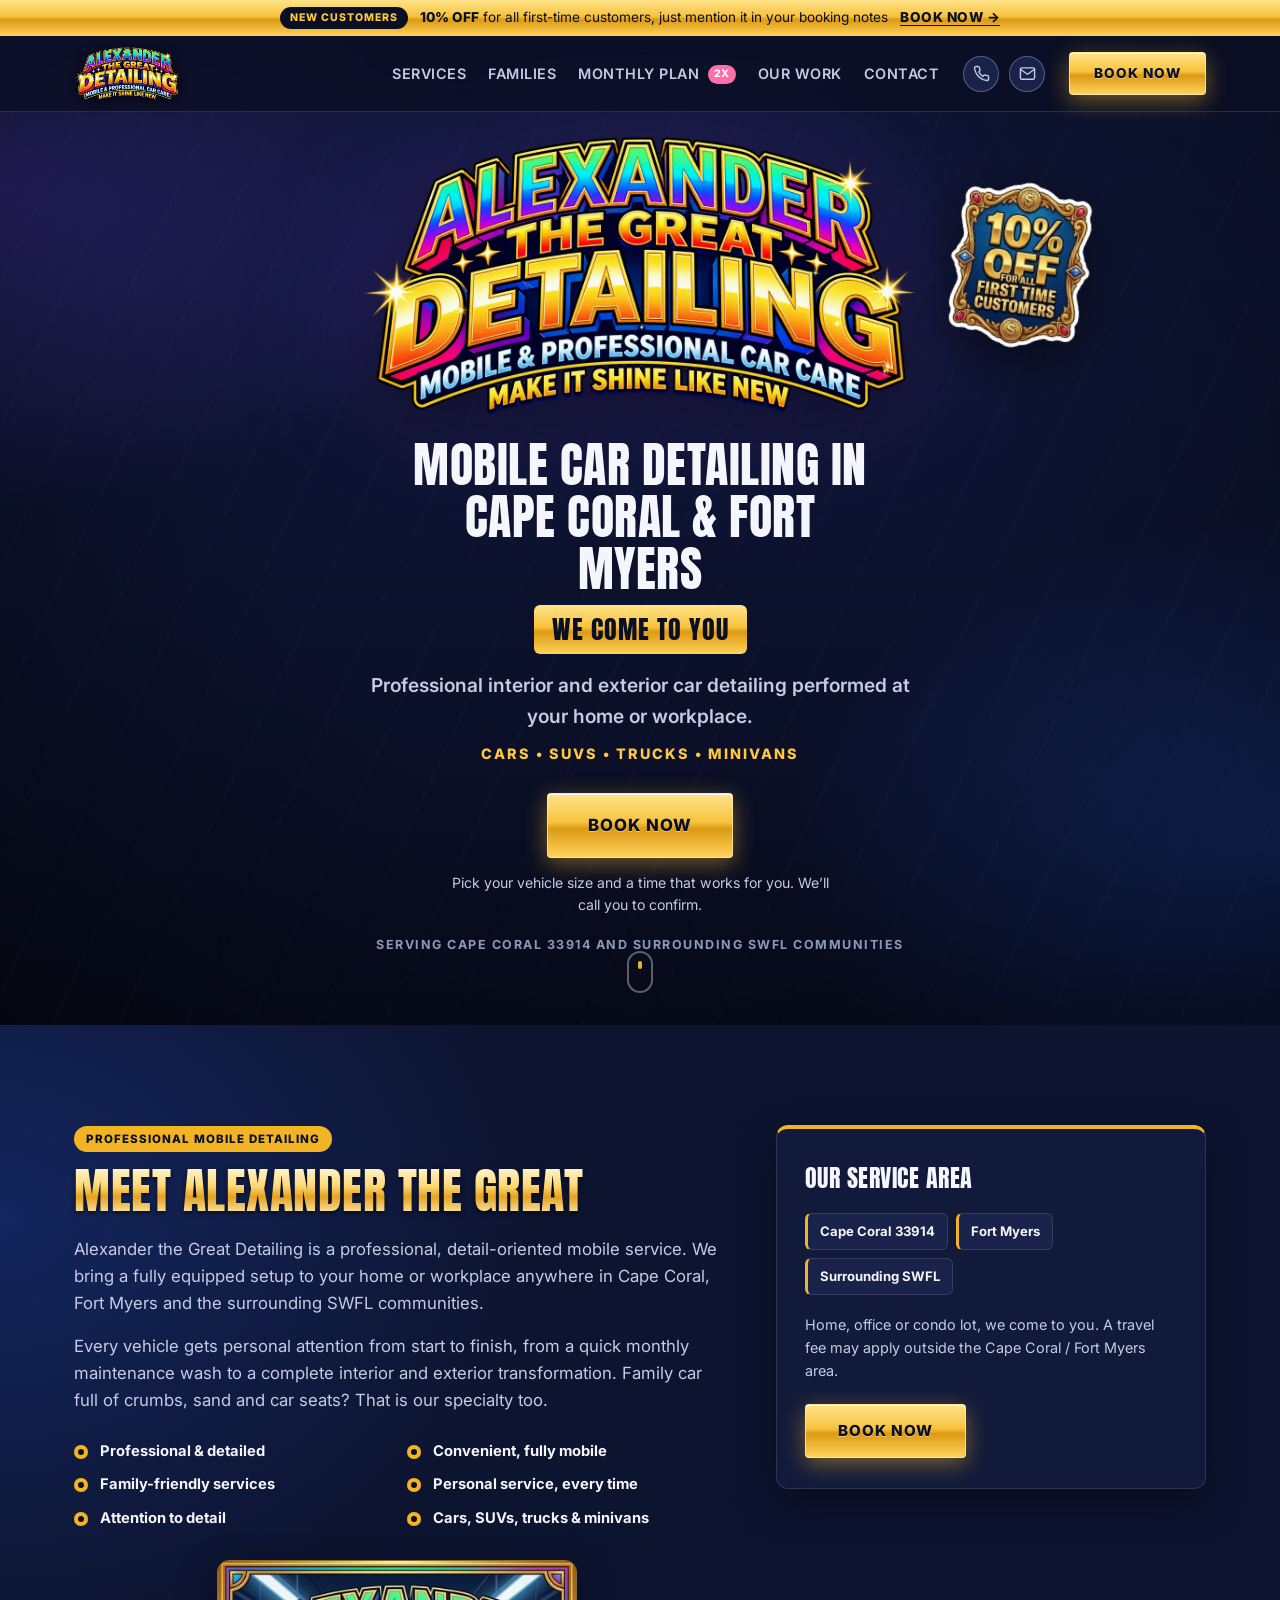
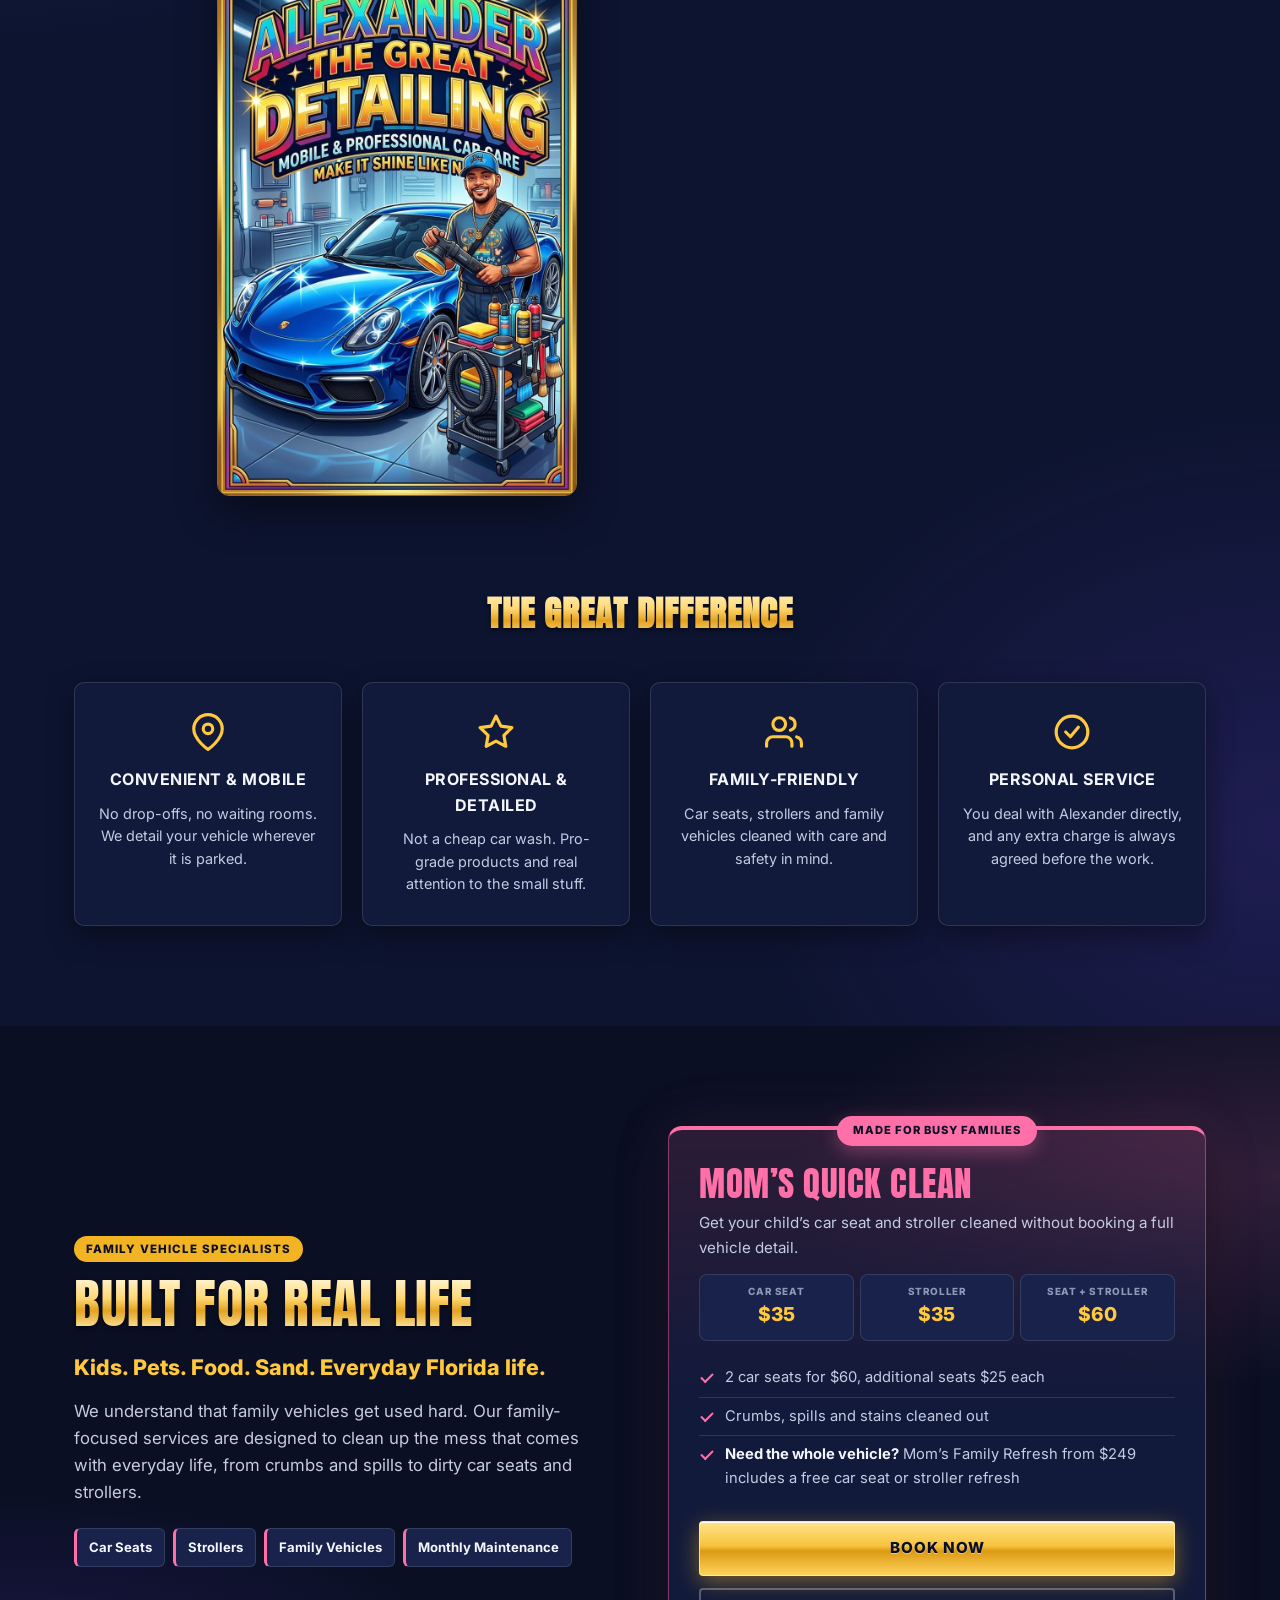
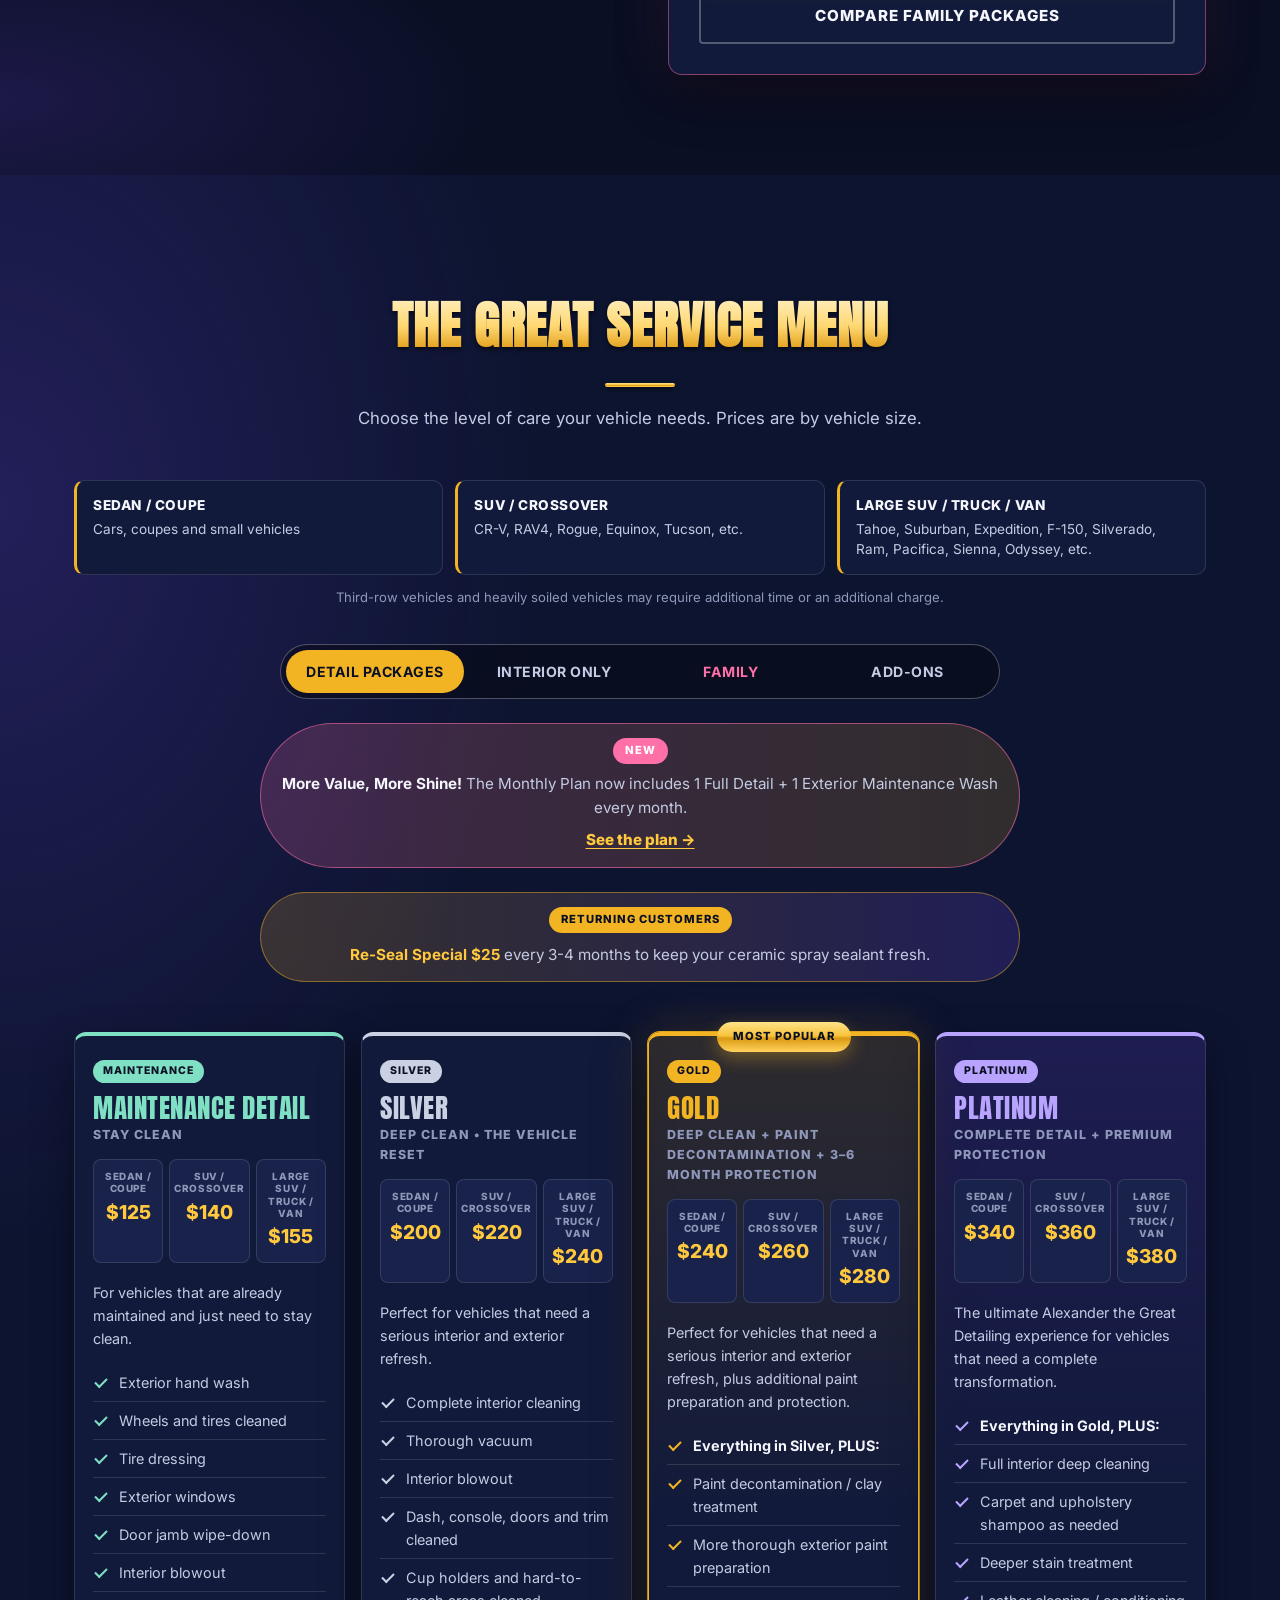
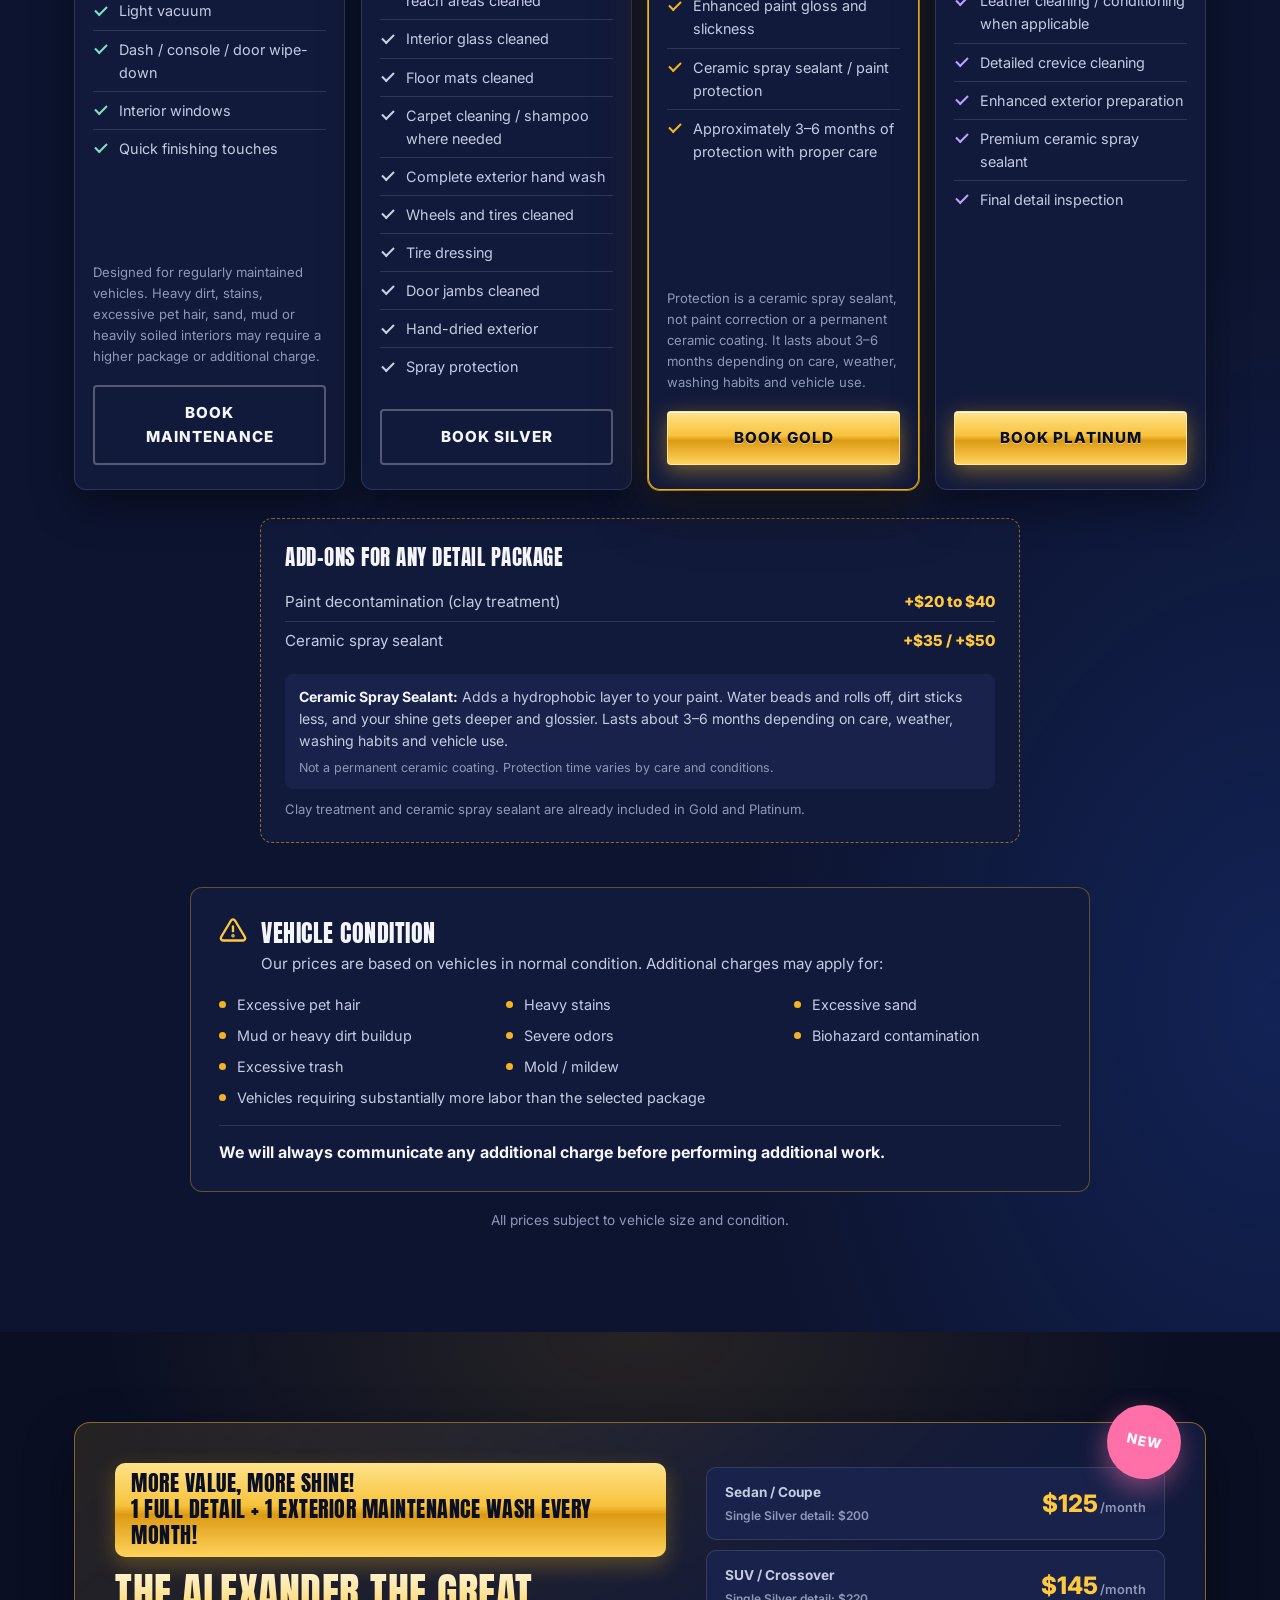
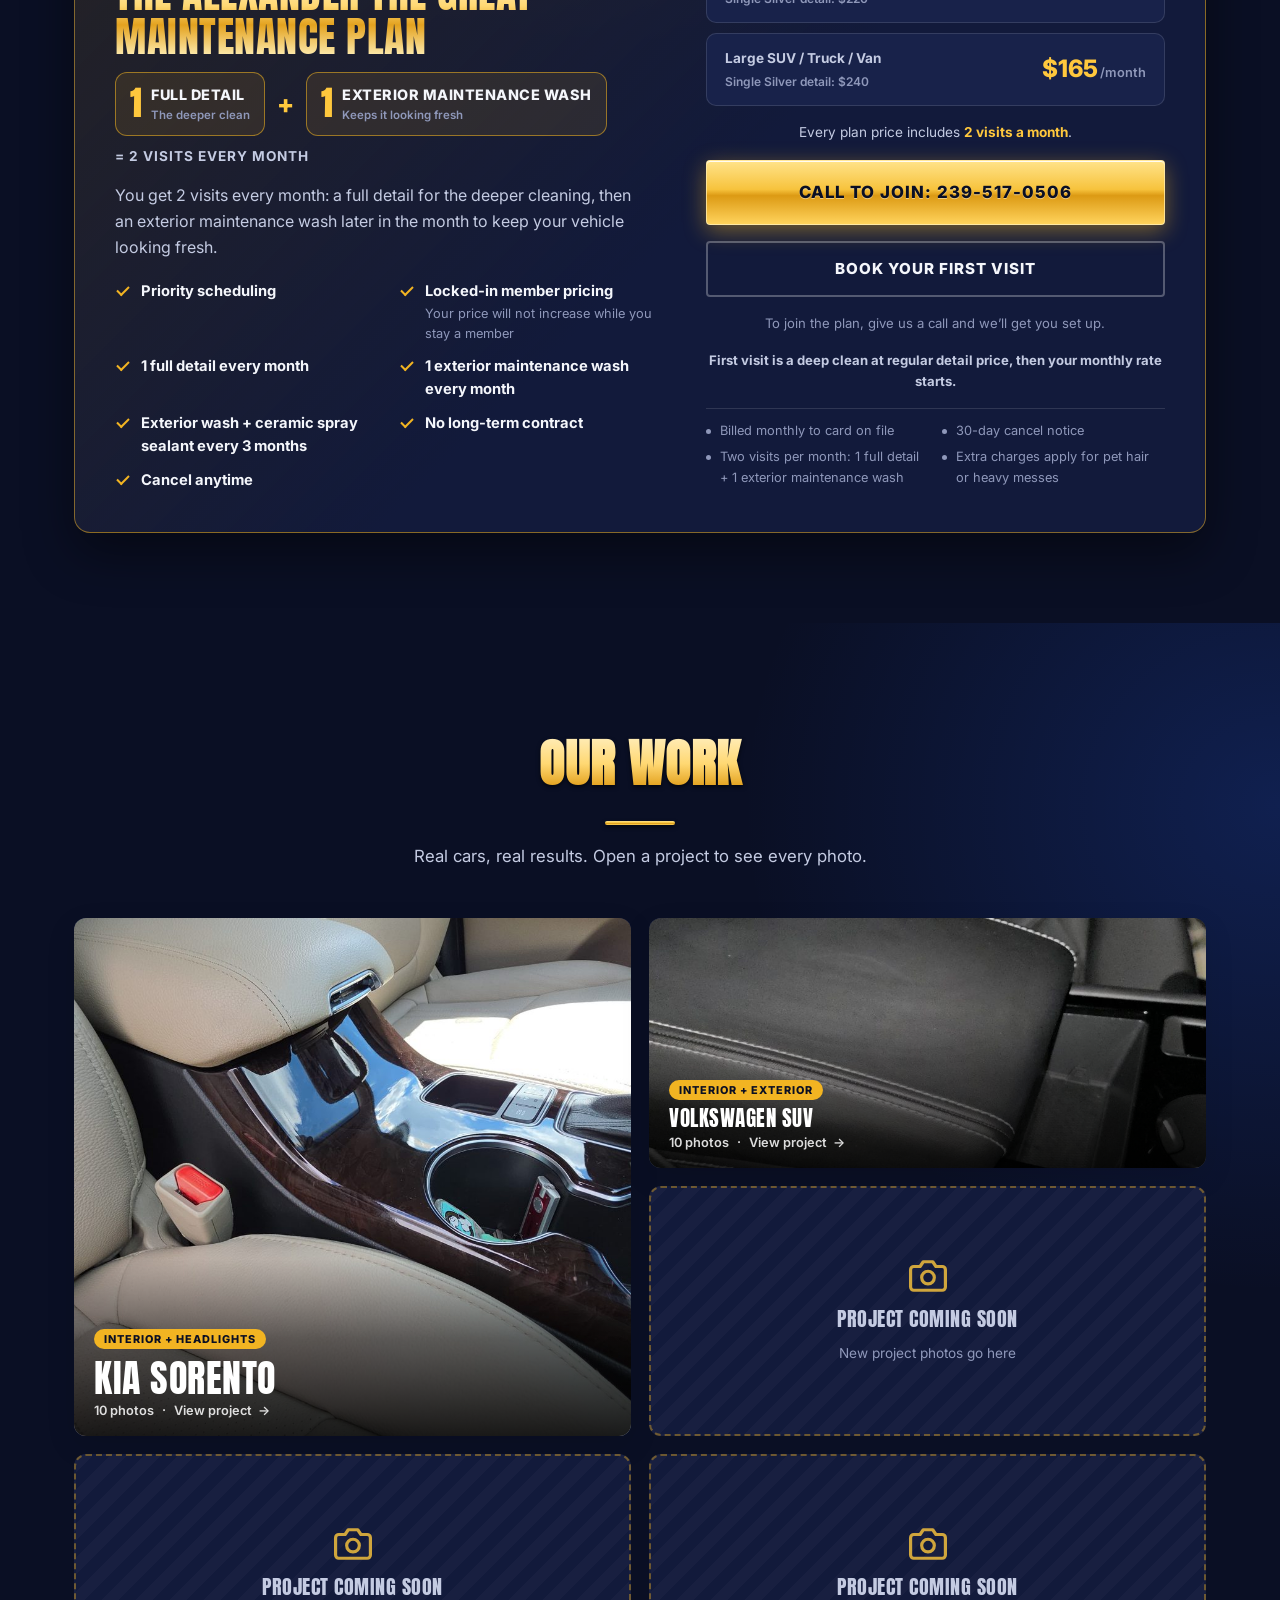
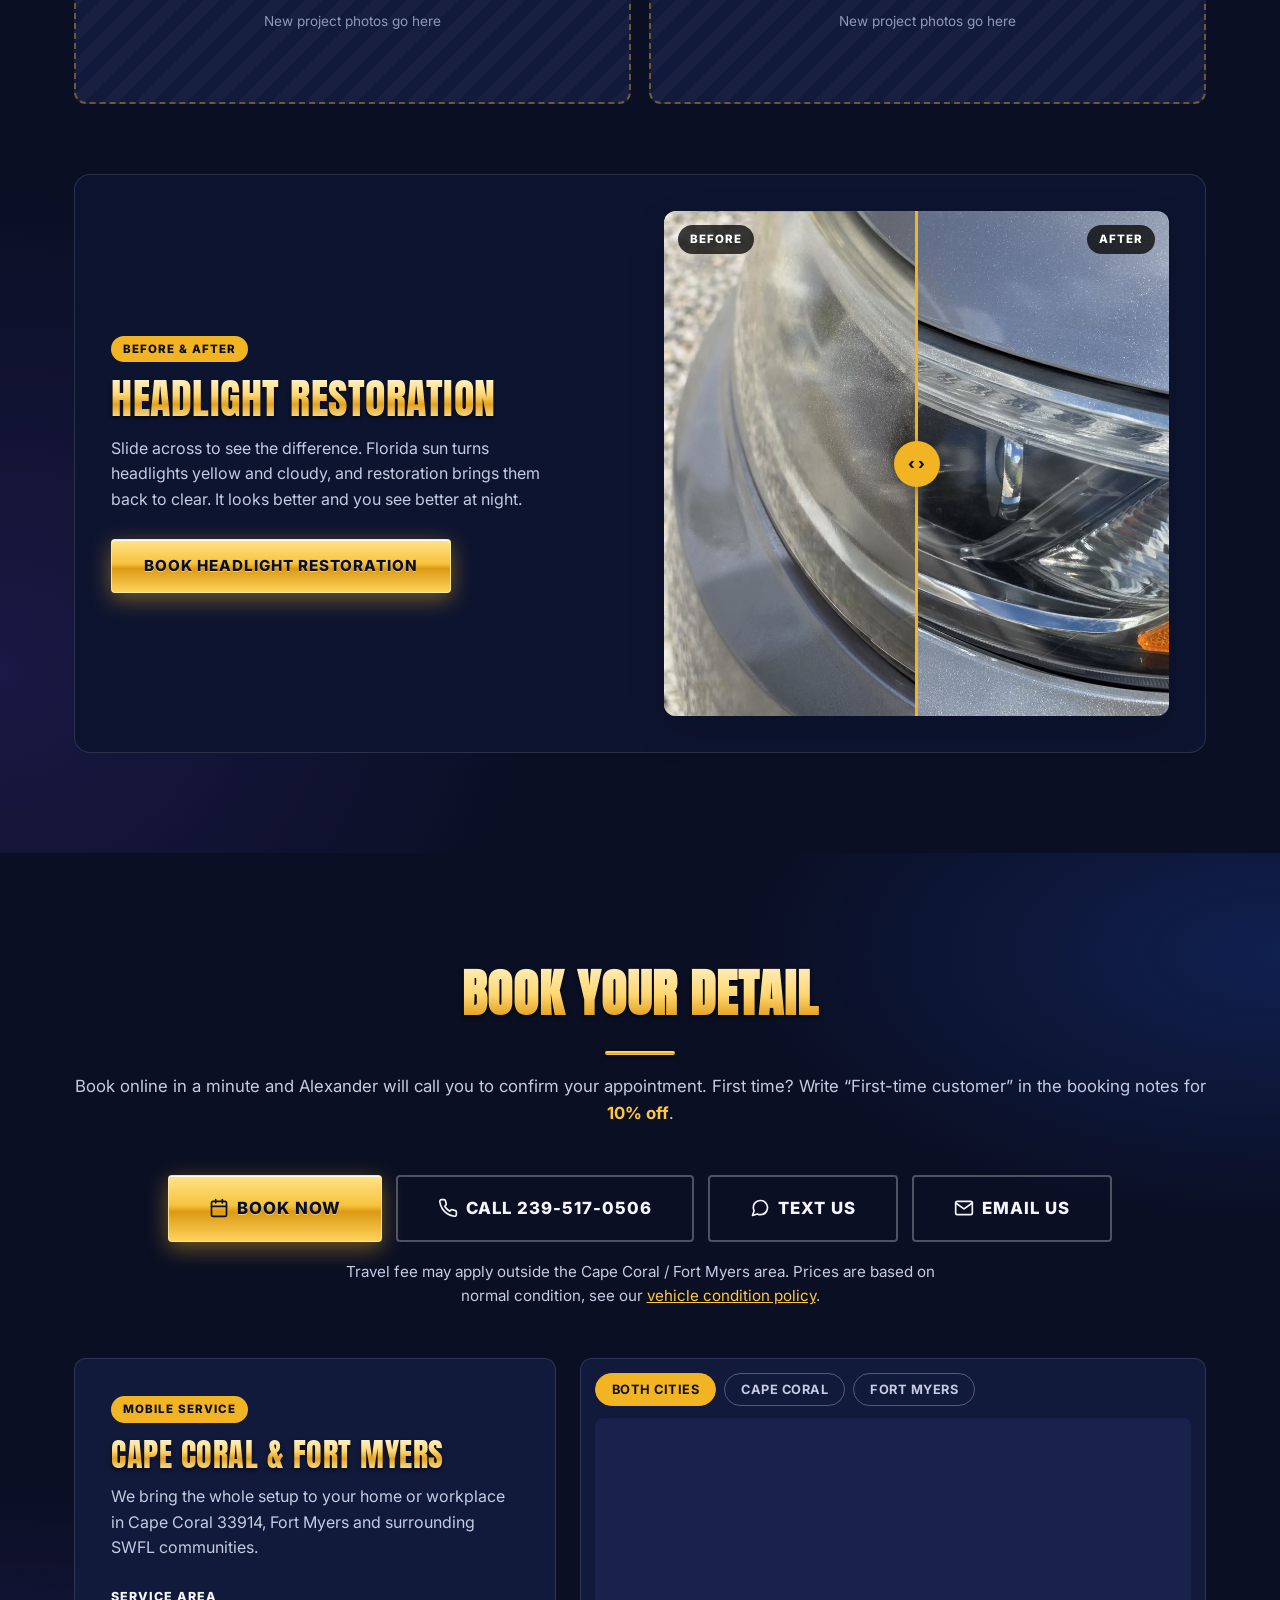
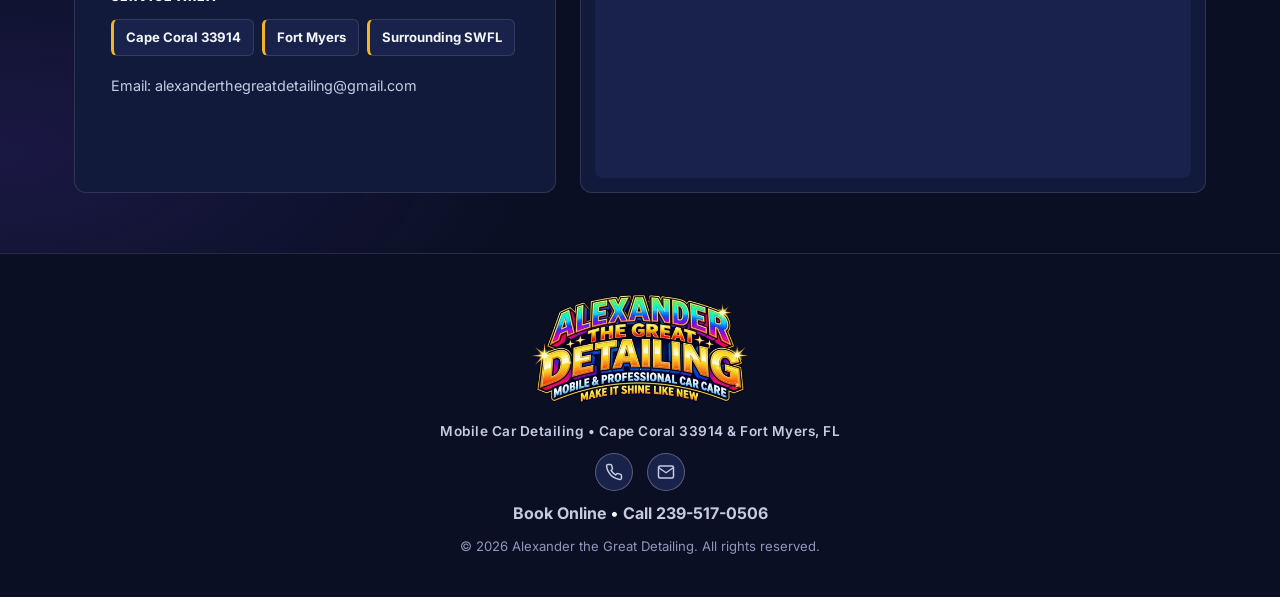
==== index.html @ efa88dda "Family packages restructure, 2-visit Monthly Plan, VW SUV gallery - Re-applies the VW SUV gallery pr" ====
<!DOCTYPE html>
<html lang="en">
<head>
<meta charset="UTF-8">
<meta name="viewport" content="width=device-width, initial-scale=1.0, viewport-fit=cover">
<meta name="format-detection" content="telephone=no">
<meta name="theme-color" content="#0a0f24">
<title>Mobile Car Detailing in Cape Coral &amp; Fort Myers | Alexander the Great Detailing</title>
<meta name="description" content="Professional mobile car detailing in Cape Coral (33914) and Fort Myers, FL. Interior and exterior detailing at your home or workplace, monthly maintenance plans, plus car seat and stroller cleaning for families. Book online or call 239-517-0506.">
<link rel="icon" href="favicon.ico" sizes="any">
<link rel="icon" href="favicon.svg" type="image/svg+xml">
<link rel="apple-touch-icon" href="apple-touch-icon.png">
<meta property="og:type" content="website">
<meta property="og:site_name" content="Alexander the Great Detailing">
<meta property="og:title" content="Mobile Car Detailing in Cape Coral &amp; Fort Myers | Alexander the Great Detailing">
<meta property="og:description" content="Professional mobile car detailing at your home or workplace in Cape Coral and Fort Myers, FL. Book online or call 239-517-0506.">
<link rel="preconnect" href="https://fonts.googleapis.com">
<link rel="preconnect" href="https://fonts.gstatic.com" crossorigin>
<link href="https://fonts.googleapis.com/css2?family=Anton&family=Inter:wght@400;600;700;800&display=swap" rel="stylesheet">
<link rel="stylesheet" href="css/style.css?v=20261029a">
</head>
<body>

<!-- ========== FIRST-TIME CUSTOMER OFFER (top strip, every page) ========== -->
<a href="book.html" class="promo-strip">
  <span class="promo-strip__tag">New Customers</span>
  <span class="promo-strip__text"><strong>10% OFF</strong> for all first-time customers<span class="promo-strip__extra">, just mention it in your booking notes</span></span>
  <span class="promo-strip__cta">Book Now &rarr;</span>
</a>

<!-- ========== STICKY NAV ========== -->
<header class="navbar" id="navbar">
  <div class="navbar__inner">
    <a href="#hero" class="navbar__logo">
      <img src="assets/images/logo-small.webp" alt="Alexander the Great Detailing" class="navbar__logo-img">
    </a>

    <nav class="navbar__links" id="navLinks">
      <a href="#services" class="nav-link">Services</a>
      <a href="#families" class="nav-link">Families</a>
      <a href="#plan" class="nav-link">Monthly Plan <span class="nav-new">2x</span></a>
      <a href="#gallery" class="nav-link">Our Work</a>
      <a href="#contact" class="nav-link">Contact</a>
      <div class="navbar__menu-contact">
        <a href="tel:2395170506" class="btn btn--outline">Call 239-517-0506</a>
        <a href="mailto:alexanderthegreatdetailing@gmail.com" class="btn btn--outline">Email Us</a>
      </div>
    </nav>

    <div class="navbar__social">
      <a href="tel:2395170506" class="navbar__social-btn" aria-label="Call Alexander the Great Detailing">
        <svg viewBox="0 0 24 24" fill="none" stroke="currentColor" stroke-width="2" stroke-linecap="round" stroke-linejoin="round"><path d="M22 16.92v3a2 2 0 01-2.18 2 19.79 19.79 0 01-8.63-3.07 19.5 19.5 0 01-6-6 19.79 19.79 0 01-3.07-8.67A2 2 0 014.11 2h3a2 2 0 012 1.72c.127.96.361 1.903.7 2.81a2 2 0 01-.45 2.11L8.09 9.91a16 16 0 006 6l1.27-1.27a2 2 0 012.11-.45c.907.339 1.85.573 2.81.7A2 2 0 0122 16.92z"/></svg>
      </a>
      <a href="mailto:alexanderthegreatdetailing@gmail.com" class="navbar__social-btn" aria-label="Email Alexander the Great Detailing">
        <svg viewBox="0 0 24 24" fill="none" stroke="currentColor" stroke-width="2" stroke-linecap="round" stroke-linejoin="round"><rect x="2" y="4" width="20" height="16" rx="2"/><polyline points="22 6 12 13 2 6"/></svg>
      </a>
    </div>

    <a href="book.html" class="btn btn--primary navbar__cta">Book Now</a>

    <button class="navbar__toggle" id="navToggle" aria-label="Toggle menu" aria-expanded="false">
      <span></span><span></span><span></span>
    </button>
  </div>
</header>

<!-- ========== HERO ========== -->
<section class="hero" id="hero">
  <div class="hero__bg"></div>
  <div class="hero__overlay"></div>
  <div class="hero__content">
    <div class="hero__logo">
      <img src="assets/images/logo.webp" alt="Alexander the Great Detailing: mobile and professional car care" class="hero__logo-img">
    </div>
    <h1 class="hero__title">Mobile Car Detailing in Cape Coral &amp; Fort Myers</h1>
    <p class="hero__we-come">We Come To You</p>
    <p class="hero__tagline">Professional interior and exterior car detailing performed at your home or workplace.</p>
    <p class="hero__vehicles">Cars &bull; SUVs &bull; Trucks &bull; Minivans</p>
    <a href="book.html" class="btn btn--primary btn--lg hero__cta" id="heroBookNow">Book Now</a>
    <p class="hero__cta-note">Pick your vehicle size and a time that works for you. We&rsquo;ll call you to confirm.</p>
    <img src="assets/images/first-time-10-off.webp" alt="10% off for all first-time customers" class="hero__offer hero__offer--inline">
    <p class="hero__badge">Serving Cape Coral 33914 and surrounding SWFL communities</p>
  </div>
  <img src="assets/images/first-time-10-off.webp" alt="" aria-hidden="true" class="hero__offer hero__offer--side">
  <div class="hero__scroll-indicator" aria-hidden="true">
    <span></span>
  </div>
</section>

<!-- ========== ABOUT ========== -->
<section class="about" id="about">
  <div class="container">
    <div class="about__grid">
      <div class="about__text">
        <span class="about__kicker">Professional Mobile Detailing</span>
        <h2 class="about__title">Meet Alexander the Great</h2>
        <p>Alexander the Great Detailing is a professional, detail-oriented mobile service. We bring a fully equipped setup to your home or workplace anywhere in Cape Coral, Fort Myers and the surrounding SWFL communities.</p>
        <p>Every vehicle gets personal attention from start to finish, from a quick monthly maintenance wash to a complete interior and exterior transformation. Family car full of crumbs, sand and car seats? That is our specialty too.</p>
        <ul class="about__facts">
          <li>Professional &amp; detailed</li>
          <li>Convenient, fully mobile</li>
          <li>Family-friendly services</li>
          <li>Personal service, every time</li>
          <li>Attention to detail</li>
          <li>Cars, SUVs, trucks &amp; minivans</li>
        </ul>

        <img class="about__truck-photo" src="assets/images/logo-full.jpg" alt="Alexander the Great Detailing: mobile and professional car care" loading="lazy">
      </div>

      <div class="about__card">
        <h3 class="about__card-title">Our Service Area</h3>
        <ul class="area-chips">
          <li>Cape Coral 33914</li>
          <li>Fort Myers</li>
          <li>Surrounding SWFL</li>
        </ul>
        <p class="about__card-note">Home, office or condo lot, we come to you. A travel fee may apply outside the Cape Coral / Fort Myers area.</p>
        <a href="book.html" class="btn btn--primary">Book Now</a>
      </div>
    </div>

    <div class="why-us">
      <h3 class="why-us__title">The Great Difference</h3>
      <div class="why-us__grid">
        <div class="why-us__item">
          <div class="why-us__icon">
            <svg viewBox="0 0 24 24" fill="none" stroke="currentColor" stroke-width="2" stroke-linecap="round" stroke-linejoin="round"><path d="M21 10c0 7-9 13-9 13s-9-6-9-13a9 9 0 0118 0z"/><circle cx="12" cy="10" r="3"/></svg>
          </div>
          <h4>Convenient &amp; Mobile</h4>
          <p>No drop-offs, no waiting rooms. We detail your vehicle wherever it is parked.</p>
        </div>
        <div class="why-us__item">
          <div class="why-us__icon">
            <svg viewBox="0 0 24 24" fill="none" stroke="currentColor" stroke-width="2" stroke-linecap="round" stroke-linejoin="round"><polygon points="12 2 15.09 8.26 22 9.27 17 14.14 18.18 21.02 12 17.77 5.82 21.02 7 14.14 2 9.27 8.91 8.26 12 2"/></svg>
          </div>
          <h4>Professional &amp; Detailed</h4>
          <p>Not a cheap car wash. Pro-grade products and real attention to the small stuff.</p>
        </div>
        <div class="why-us__item">
          <div class="why-us__icon">
            <svg viewBox="0 0 24 24" fill="none" stroke="currentColor" stroke-width="2" stroke-linecap="round" stroke-linejoin="round"><path d="M17 21v-2a4 4 0 00-4-4H5a4 4 0 00-4 4v2"/><circle cx="9" cy="7" r="4"/><path d="M23 21v-2a4 4 0 00-3-3.87"/><path d="M16 3.13a4 4 0 010 7.75"/></svg>
          </div>
          <h4>Family-Friendly</h4>
          <p>Car seats, strollers and family vehicles cleaned with care and safety in mind.</p>
        </div>
        <div class="why-us__item">
          <div class="why-us__icon">
            <svg viewBox="0 0 24 24" fill="none" stroke="currentColor" stroke-width="2" stroke-linecap="round" stroke-linejoin="round"><circle cx="12" cy="12" r="10"/><polyline points="8 12 11 15 16 9"/></svg>
          </div>
          <h4>Personal Service</h4>
          <p>You deal with Alexander directly, and any extra charge is always agreed before the work.</p>
        </div>
      </div>
    </div>
  </div>
</section>

<!-- ========== BUILT FOR REAL LIFE ========== -->
<section class="families" id="families">
  <div class="container">
    <div class="families__grid">
      <div class="families__text">
        <span class="about__kicker">Family Vehicle Specialists</span>
        <h2 class="families__title">Built for Real Life</h2>
        <p class="families__lead">Kids. Pets. Food. Sand. Everyday Florida life.</p>
        <p class="families__copy">We understand that family vehicles get used hard. Our family-focused services are designed to clean up the mess that comes with everyday life, from crumbs and spills to dirty car seats and strollers.</p>
        <ul class="families__chips">
          <li>Car Seats</li>
          <li>Strollers</li>
          <li>Family Vehicles</li>
          <li>Monthly Maintenance</li>
        </ul>
      </div>

      <article class="family-feature">
        <span class="family-feature__ribbon">Made for Busy Families</span>
        <h3 class="family-feature__title">Mom&rsquo;s Quick Clean</h3>
        <p class="family-feature__sub">Get your child&rsquo;s car seat and stroller cleaned without booking a full vehicle detail.</p>
        <ul class="pkg-card__prices">
          <li><span>Car Seat</span><strong>$35</strong></li>
          <li><span>Stroller</span><strong>$35</strong></li>
          <li><span>Seat + Stroller</span><strong>$60</strong></li>
        </ul>
        <ul class="family-feature__points">
          <li>2 car seats for $60, additional seats $25 each</li>
          <li>Crumbs, spills and stains cleaned out</li>
          <li><strong>Need the whole vehicle?</strong> Mom&rsquo;s Family Refresh from $249 includes a free car seat or stroller refresh</li>
        </ul>
        <div class="family-feature__actions">
          <a href="book.html" class="btn btn--primary">Book Now</a>
          <a href="#services" class="btn btn--outline" data-show-tab="toggleFamily">Compare Family Packages</a>
        </div>
      </article>
    </div>
  </div>
</section>

<!-- ========== SERVICES + PRICING ========== -->
<section class="services" id="services">
  <div class="container">
    <h2 class="section-title">The Great Service Menu</h2>
    <p class="section-subtitle">Choose the level of care your vehicle needs. Prices are by vehicle size.</p>

    <!-- VEHICLE SIZE GUIDE -->
    <div class="size-guide">
      <div class="size-guide__item">
        <h3>Sedan / Coupe</h3>
        <p>Cars, coupes and small vehicles</p>
      </div>
      <div class="size-guide__item">
        <h3>SUV / Crossover</h3>
        <p>CR-V, RAV4, Rogue, Equinox, Tucson, etc.</p>
      </div>
      <div class="size-guide__item">
        <h3>Large SUV / Truck / Van</h3>
        <p>Tahoe, Suburban, Expedition, F-150, Silverado, Ram, Pacifica, Sienna, Odyssey, etc.</p>
      </div>
      <p class="size-guide__note">Third-row vehicles and heavily soiled vehicles may require additional time or an additional charge.</p>
    </div>

    <div class="toggle toggle--4" role="group" aria-label="Service category">
      <button type="button" class="toggle__btn is-active" id="toggleFull" aria-pressed="true" aria-controls="panelFull">Detail Packages</button>
      <button type="button" class="toggle__btn" id="toggleInterior" aria-pressed="false" aria-controls="panelInterior">Interior Only</button>
      <button type="button" class="toggle__btn toggle__btn--family" id="toggleFamily" aria-pressed="false" aria-controls="panelFamily">Family</button>
      <button type="button" class="toggle__btn" id="toggleAddons" aria-pressed="false" aria-controls="panelAddons">Add-Ons</button>
    </div>

    <a href="#plan" class="plan-banner">
      <span class="plan-banner__tag">New</span>
      <span class="plan-banner__text"><strong>More Value, More Shine!</strong> The Monthly Plan now includes 1 Full Detail + 1 Exterior Maintenance Wash every month.</span>
      <span class="plan-banner__cta">See the plan &rarr;</span>
    </a>

    <div class="reseal-banner">
      <span class="reseal-banner__tag">Returning Customers</span>
      <p><strong>Re-Seal Special $25</strong> every 3-4 months to keep your ceramic spray sealant fresh.</p>
    </div>

    <!-- DETAIL PACKAGES -->
    <div class="price-panel" id="panelFull">
      <div class="pkg-grid pkg-grid--4">
        <article class="pkg-card pkg-card--maint">
          <span class="pkg-card__badge">Maintenance</span>
          <h4 class="pkg-card__title">Maintenance Detail</h4>
          <p class="pkg-card__tagline">Stay Clean</p>
          <ul class="pkg-card__prices">
            <li><span>Sedan / Coupe</span><strong>$125</strong></li>
            <li><span>SUV / Crossover</span><strong>$140</strong></li>
            <li><span>Large SUV / Truck / Van</span><strong>$155</strong></li>
          </ul>
          <p class="pkg-card__best">For vehicles that are already maintained and just need to stay clean.</p>
          <ul class="pkg-card__list">
            <li>Exterior hand wash</li>
            <li>Wheels and tires cleaned</li>
            <li>Tire dressing</li>
            <li>Exterior windows</li>
            <li>Door jamb wipe-down</li>
            <li>Interior blowout</li>
            <li>Light vacuum</li>
            <li>Dash / console / door wipe-down</li>
            <li>Interior windows</li>
            <li>Quick finishing touches</li>
          </ul>
          <p class="pkg-card__fine">Designed for regularly maintained vehicles. Heavy dirt, stains, excessive pet hair, sand, mud or heavily soiled interiors may require a higher package or additional charge.</p>
          <a href="book.html" class="btn btn--outline">Book Maintenance</a>
        </article>

        <article class="pkg-card pkg-card--silver">
          <span class="pkg-card__badge">Silver</span>
          <h4 class="pkg-card__title">Silver</h4>
          <p class="pkg-card__tagline">Deep Clean &bull; The Vehicle Reset</p>
          <ul class="pkg-card__prices">
            <li><span>Sedan / Coupe</span><strong>$200</strong></li>
            <li><span>SUV / Crossover</span><strong>$220</strong></li>
            <li><span>Large SUV / Truck / Van</span><strong>$240</strong></li>
          </ul>
          <p class="pkg-card__best">Perfect for vehicles that need a serious interior and exterior refresh.</p>
          <ul class="pkg-card__list">
            <li>Complete interior cleaning</li>
            <li>Thorough vacuum</li>
            <li>Interior blowout</li>
            <li>Dash, console, doors and trim cleaned</li>
            <li>Cup holders and hard-to-reach areas cleaned</li>
            <li>Interior glass cleaned</li>
            <li>Floor mats cleaned</li>
            <li>Carpet cleaning / shampoo where needed</li>
            <li>Complete exterior hand wash</li>
            <li>Wheels and tires cleaned</li>
            <li>Tire dressing</li>
            <li>Door jambs cleaned</li>
            <li>Hand-dried exterior</li>
            <li>Spray protection</li>
          </ul>
          <a href="book.html" class="btn btn--outline">Book Silver</a>
        </article>

        <article class="pkg-card pkg-card--gold pkg-card--popular">
          <span class="pkg-card__ribbon">Most Popular</span>
          <span class="pkg-card__badge">Gold</span>
          <h4 class="pkg-card__title">Gold</h4>
          <p class="pkg-card__tagline">Deep Clean + Paint Decontamination + 3&ndash;6 Month Protection</p>
          <ul class="pkg-card__prices">
            <li><span>Sedan / Coupe</span><strong>$240</strong></li>
            <li><span>SUV / Crossover</span><strong>$260</strong></li>
            <li><span>Large SUV / Truck / Van</span><strong>$280</strong></li>
          </ul>
          <p class="pkg-card__best">Perfect for vehicles that need a serious interior and exterior refresh, plus additional paint preparation and protection.</p>
          <ul class="pkg-card__list">
            <li class="is-plus">Everything in Silver, PLUS:</li>
            <li>Paint decontamination / clay treatment</li>
            <li>More thorough exterior paint preparation</li>
            <li>Enhanced paint gloss and slickness</li>
            <li>Ceramic spray sealant / paint protection</li>
            <li>Approximately 3&ndash;6 months of protection with proper care</li>
          </ul>
          <p class="pkg-card__fine">Protection is a ceramic spray sealant, not paint correction or a permanent ceramic coating. It lasts about 3&ndash;6 months depending on care, weather, washing habits and vehicle use.</p>
          <a href="book.html" class="btn btn--primary">Book Gold</a>
        </article>

        <article class="pkg-card pkg-card--platinum">
          <span class="pkg-card__badge">Platinum</span>
          <h4 class="pkg-card__title">Platinum</h4>
          <p class="pkg-card__tagline">Complete Detail + Premium Protection</p>
          <ul class="pkg-card__prices">
            <li><span>Sedan / Coupe</span><strong>$340</strong></li>
            <li><span>SUV / Crossover</span><strong>$360</strong></li>
            <li><span>Large SUV / Truck / Van</span><strong>$380</strong></li>
          </ul>
          <p class="pkg-card__best">The ultimate Alexander the Great Detailing experience for vehicles that need a complete transformation.</p>
          <ul class="pkg-card__list">
            <li class="is-plus">Everything in Gold, PLUS:</li>
            <li>Full interior deep cleaning</li>
            <li>Carpet and upholstery shampoo as needed</li>
            <li>Deeper stain treatment</li>
            <li>Leather cleaning / conditioning when applicable</li>
            <li>Detailed crevice cleaning</li>
            <li>Enhanced exterior preparation</li>
            <li>Premium ceramic spray sealant</li>
            <li>Final detail inspection</li>
          </ul>
          <a href="book.html" class="btn btn--primary">Book Platinum</a>
        </article>
      </div>

      <div class="addon-strip">
        <h4 class="addon-strip__title">Add-Ons for Any Detail Package</h4>
        <ul class="addon-list addon-list--wide">
          <li><span>Paint decontamination (clay treatment)</span><strong>+$20 to $40</strong></li>
          <li><span>Ceramic spray sealant</span><strong>+$35 / +$50</strong></li>
        </ul>
        <p class="sealant-info"><strong>Ceramic Spray Sealant:</strong> Adds a hydrophobic layer to your paint. Water beads and rolls off, dirt sticks less, and your shine gets deeper and glossier. Lasts about 3&ndash;6 months depending on care, weather, washing habits and vehicle use.<small>Not a permanent ceramic coating. Protection time varies by care and conditions.</small></p>
        <p class="addon-strip__note">Clay treatment and ceramic spray sealant are already included in Gold and Platinum.</p>
      </div>
    </div>

    <!-- INTERIOR ONLY -->
    <div class="price-panel" id="panelInterior" hidden>
      <div class="pkg-grid pkg-grid--single">
        <article class="pkg-card pkg-card--interior">
          <span class="pkg-card__badge">Interior</span>
          <h4 class="pkg-card__title">Interior Detail</h4>
          <p class="pkg-card__tagline">Just the Inside</p>
          <ul class="pkg-card__prices">
            <li><span>Sedan / Coupe</span><strong>$180</strong></li>
            <li><span>SUV / Crossover</span><strong>$200</strong></li>
            <li><span>Large SUV / Truck / Van</span><strong>$220</strong></li>
          </ul>
          <ul class="pkg-card__list pkg-card__list--2col">
            <li>Full interior vacuum</li>
            <li>Blowout of cracks and crevices</li>
            <li>Dash and console cleaning</li>
            <li>Door panels</li>
            <li>Cup holders</li>
            <li>Interior plastics</li>
            <li>Seats cleaned</li>
            <li>Carpet and floor mats cleaned</li>
            <li>Interior glass</li>
            <li>Trunk / cargo area</li>
            <li>Light stain treatment</li>
          </ul>
          <div class="pkg-card__bonus pkg-card__bonus--gold">
            <strong>Add-Ons</strong>
            <ul class="addon-list">
              <li><span>Leather conditioner + UV protectant</span><strong>+$20 to $40</strong></li>
              <li><span>Odor treatment</span><strong>+$40 to $80</strong></li>
              <li><span>Pet hair removal</span><strong>+$30 to $50</strong></li>
              <li><span>Ceramic spray sealant</span><strong>+$35 / +$50</strong></li>
            </ul>
          </div>
          <p class="pkg-card__fine">Heavy pet hair or strong odors? Add pet hair removal (+$30 to $50) or odor treatment (+$40 to $80). Deep stains, heavy sand/mud and biohazard-level messes are priced after inspection, and we always confirm any extra charge before starting.</p>
          <a href="book.html" class="btn btn--primary">Book Interior Detail</a>
        </article>
      </div>
    </div>

    <!-- FAMILY SERVICES -->
    <div class="price-panel" id="panelFamily" hidden>
      <p class="family-intro">Start small with the kids&rsquo; gear, or get the whole family vehicle cleaned. Every package lists exactly what&rsquo;s included.</p>

      <div class="pkg-grid pkg-grid--3 pkg-grid--family-3">
        <article class="pkg-card pkg-card--family-sm pkg-card--entry">
          <span class="pkg-card__ribbon pkg-card__ribbon--entry">Best Place to Start</span>
          <span class="pkg-card__badge">Entry Level</span>
          <h4 class="pkg-card__title">Mom&rsquo;s Quick Clean</h4>
          <p class="pkg-card__tagline">Car Seats &amp; Strollers Only</p>
          <ul class="pkg-card__prices pkg-card__prices--2">
            <li><span>Car Seat</span><strong>$35</strong><em>or 2 for $60</em></li>
            <li><span>Stroller</span><strong>$35</strong></li>
            <li><span>Combo: 1 Seat + 1 Stroller</span><strong>$60</strong></li>
            <li><span>Additional Car Seats</span><strong>$25</strong><em>each</em></li>
          </ul>
          <p class="pkg-card__best">The affordable option for parents who want their child&rsquo;s car seat and stroller cleaned without booking a full vehicle detail.</p>
          <ul class="pkg-card__list">
            <li>Thorough vacuuming and crumb removal</li>
            <li>Fabric / upholstery cleaning</li>
            <li>Spot and stain treatment</li>
            <li>Plastic parts and frame cleaned</li>
            <li>Buckle area carefully cleaned</li>
            <li>Stroller wheels, handle and tray cleaned</li>
            <li>Final wipe-down</li>
          </ul>
          <a href="book.html" class="btn btn--primary">Book Now</a>
        </article>

        <article class="pkg-card pkg-card--family pkg-card--popular">
          <span class="pkg-card__ribbon">Family Favorite</span>
          <span class="pkg-card__badge">Full Vehicle</span>
          <h4 class="pkg-card__title">Mom&rsquo;s Family Refresh</h4>
          <p class="pkg-card__tagline">Interior + Exterior + Kids&rsquo; Gear</p>
          <ul class="pkg-card__prices pkg-card__prices--2">
            <li><span>5-Seat SUV / Crossover</span><strong>$249</strong></li>
            <li><span>3-Row SUV / Minivan</span><strong>$289</strong></li>
          </ul>
          <p class="pkg-card__best">A full interior and exterior clean built around the crumbs, spills and everyday mess of a family vehicle.</p>
          <ul class="pkg-card__list">
            <li class="is-plus">Choice of 1 car seat OR 1 stroller refresh included</li>
            <li>Complete interior vacuum and crumb removal</li>
            <li>Seats, carpets and floor mats cleaned</li>
            <li>Dash, console and door panels cleaned</li>
            <li>Cup holders and compartments detailed</li>
            <li>Interior windows and cargo area cleaned</li>
            <li>Light stain treatment</li>
            <li>Exterior hand wash</li>
            <li>Wheels, tires and tire dressing</li>
            <li>Exterior windows and door jambs cleaned</li>
          </ul>
          <p class="pkg-card__fine">Additional car seats $25 each.</p>
          <a href="book.html" class="btn btn--primary">Book Now</a>
        </article>

        <article class="pkg-card pkg-card--family">
          <span class="pkg-card__badge">Deep Clean</span>
          <h4 class="pkg-card__title">Mom&rsquo;s Family Reset</h4>
          <p class="pkg-card__tagline">For Heavier Messes</p>
          <ul class="pkg-card__prices pkg-card__prices--2">
            <li><span>Smaller Vehicles</span><strong>$329+</strong></li>
            <li><span>3-Row SUV / Minivan</span><strong>$379+</strong></li>
          </ul>
          <p class="pkg-card__best">Our deeper family package for vehicles that need extra time and attention.</p>
          <ul class="pkg-card__list">
            <li class="is-plus">1 car seat + 1 stroller cleaning included</li>
            <li class="is-plus">Everything in the Family Refresh, PLUS:</li>
            <li>Deep carpet cleaning</li>
            <li>Deeper seat cleaning</li>
            <li>Floor mat shampoo</li>
            <li>Heavy crumb and debris removal</li>
            <li>Detailed crevice cleaning</li>
            <li>More intensive stain treatment</li>
            <li>Deodorizing treatment</li>
          </ul>
          <p class="pkg-card__fine">Starting prices. Final price depends on condition. Additional car seats $25 each.</p>
          <a href="book.html" class="btn btn--primary">Book Now</a>
        </article>
      </div>

      <div class="addons__note">
        <svg viewBox="0 0 24 24" fill="none" stroke="currentColor" stroke-width="2" stroke-linecap="round" stroke-linejoin="round"><path d="M12 2l8 4v6c0 5-3.5 8.5-8 10-4.5-1.5-8-5-8-10V6l8-4z"/></svg>
        <p><strong>Car seat safety:</strong> car seats are cleaned without removing or altering manufacturer-required safety components. We do not disassemble safety restraints, harnesses or components that the manufacturer does not authorize for removal. Car seats must be removed from the vehicle before service unless otherwise arranged.</p>
      </div>
    </div>

    <!-- ADD-ONS -->
    <div class="price-panel" id="panelAddons" hidden>
      <div class="price-card addons__card">
        <div class="price-card__head">
          <h3 class="price-card__title">Add-Ons <span>&bull;</span> Add to Any Service</h3>
        </div>
        <table class="price-table price-table--simple">
          <thead>
            <tr>
              <th class="price-table__service">Service</th>
              <th>Price</th>
            </tr>
          </thead>
          <tbody>
            <tr><th scope="row" class="price-table__service"><span class="price-table__name">Carpet / Upholstery Shampoo</span></th><td>$50+</td></tr>
            <tr><th scope="row" class="price-table__service"><span class="price-table__name">Pet Hair Removal</span></th><td>$30 to $50</td></tr>
            <tr><th scope="row" class="price-table__service"><span class="price-table__name">Heavy Mess</span><span class="price-table__desc">Spills, sour milk</span></th><td>$40 to $75</td></tr>
            <tr><th scope="row" class="price-table__service"><span class="price-table__name">Heavy Sand / Mud</span></th><td>$25+</td></tr>
            <tr><th scope="row" class="price-table__service"><span class="price-table__name">Odor Treatment</span></th><td>$40 to $80</td></tr>
            <tr><th scope="row" class="price-table__service"><span class="price-table__name">Leather Conditioner + UV Protectant</span></th><td>$20 to $40</td></tr>
            <tr><th scope="row" class="price-table__service"><span class="price-table__name">Paint Decontamination</span><span class="price-table__desc">Clay treatment</span></th><td>$20 to $40</td></tr>
            <tr><th scope="row" class="price-table__service"><span class="price-table__name">Ceramic Spray Sealant</span><span class="price-table__desc">About 3&ndash;6 months of protection</span></th><td>$35 / $50</td></tr>
            <tr><th scope="row" class="price-table__service"><span class="price-table__name">Headlight Restoration</span></th><td>$100+</td></tr>
            <tr><th scope="row" class="price-table__service"><span class="price-table__name">Engine Bay Cleaning</span></th><td>$50</td></tr>
            <tr><th scope="row" class="price-table__service"><span class="price-table__name">Car Seat Cleaning</span><span class="price-table__desc">2 for $60</span></th><td>$35 each</td></tr>
            <tr><th scope="row" class="price-table__service"><span class="price-table__name">Additional Car Seat</span></th><td>$25 each</td></tr>
            <tr><th scope="row" class="price-table__service"><span class="price-table__name">Stroller Cleaning</span></th><td>$35</td></tr>
          </tbody>
        </table>
        <p class="price-card__foot"><strong>+</strong> and price ranges: final price depends on condition, size and severity.</p>
      </div>

      <div class="addons__note">
        <svg viewBox="0 0 24 24" fill="none" stroke="currentColor" stroke-width="2" stroke-linecap="round" stroke-linejoin="round"><path d="M12 2l8 4v6c0 5-3.5 8.5-8 10-4.5-1.5-8-5-8-10V6l8-4z"/></svg>
        <p class="sealant-info sealant-info--plain"><strong>Ceramic Spray Sealant:</strong> Adds a hydrophobic layer to your paint. Water beads and rolls off, dirt sticks less, and your shine gets deeper and glossier. Lasts about 3&ndash;6 months depending on care, weather, washing habits and vehicle use.<small>Not a permanent ceramic coating. Protection time varies by care and conditions.</small></p>
      </div>

      <div class="addons__note">
        <svg viewBox="0 0 24 24" fill="none" stroke="currentColor" stroke-width="2" stroke-linecap="round" stroke-linejoin="round"><circle cx="12" cy="12" r="10"/><line x1="12" y1="8" x2="12" y2="12.5"/><circle cx="12" cy="16" r="0.5" fill="currentColor"/></svg>
        <p><strong>Cancellation policy:</strong> if you cancel less than 48 hours before your appointment, a $50 cancellation fee is added to your next booking and is due at that appointment. Our time is as valuable as yours.</p>
      </div>
    </div>

    <!-- VEHICLE CONDITION POLICY -->
    <div class="condition" id="condition">
      <div class="condition__head">
        <svg viewBox="0 0 24 24" fill="none" stroke="currentColor" stroke-width="2" stroke-linecap="round" stroke-linejoin="round"><path d="M10.29 3.86L1.82 18a2 2 0 001.71 3h16.94a2 2 0 001.71-3L13.71 3.86a2 2 0 00-3.42 0z"/><line x1="12" y1="9" x2="12" y2="13"/><circle cx="12" cy="17" r="0.5" fill="currentColor"/></svg>
        <div>
          <h3 class="condition__title">Vehicle Condition</h3>
          <p>Our prices are based on vehicles in normal condition. Additional charges may apply for:</p>
        </div>
      </div>
      <ul class="condition__list">
        <li>Excessive pet hair</li>
        <li>Heavy stains</li>
        <li>Excessive sand</li>
        <li>Mud or heavy dirt buildup</li>
        <li>Severe odors</li>
        <li>Biohazard contamination</li>
        <li>Excessive trash</li>
        <li>Mold / mildew</li>
        <li>Vehicles requiring substantially more labor than the selected package</li>
      </ul>
      <p class="condition__promise">We will always communicate any additional charge before performing additional work.</p>
    </div>

    <p class="price-note">All prices subject to vehicle size and condition.</p>
  </div>
</section>

<!-- ========== MONTHLY MAINTENANCE PLAN ========== -->
<section class="plan" id="plan">
  <div class="container">
    <div class="plan__card">
      <div class="plan__intro">
        <span class="plan__new">New</span>
        <p class="plan__headline">More Value, More Shine! <span>1 Full Detail + 1 Exterior Maintenance Wash Every Month!</span></p>
        <h2 class="plan__title">The Alexander the Great Maintenance Plan</h2>
        <div class="plan__washes">
          <div class="plan__wash"><strong>1</strong><span>Full Detail<small>The deeper clean</small></span></div>
          <span class="plan__plus">+</span>
          <div class="plan__wash"><strong>1</strong><span>Exterior Maintenance Wash<small>Keeps it looking fresh</small></span></div>
          <span class="plan__per">= 2 visits every month</span>
        </div>
        <p class="plan__lead">You get 2 visits every month: a full detail for the deeper cleaning, then an exterior maintenance wash later in the month to keep your vehicle looking fresh.</p>
        <ul class="plan__benefits">
          <li>Priority scheduling</li>
          <li>Locked-in member pricing <small>Your price will not increase while you stay a member</small></li>
          <li>1 full detail every month</li>
          <li>1 exterior maintenance wash every month</li>
          <li>Exterior wash + ceramic spray sealant every 3 months</li>
          <li>No long-term contract</li>
          <li>Cancel anytime</li>
        </ul>
      </div>

      <div class="plan__pricing">
        <ul class="plan__prices">
          <li><span>Sedan / Coupe<em>Single Silver detail: $200</em></span><strong>$125<small>/month</small></strong></li>
          <li><span>SUV / Crossover<em>Single Silver detail: $220</em></span><strong>$145<small>/month</small></strong></li>
          <li><span>Large SUV / Truck / Van<em>Single Silver detail: $240</em></span><strong>$165<small>/month</small></strong></li>
        </ul>
        <p class="plan__compare-note">Every plan price includes <strong>2 visits a month</strong>.</p>
        <a href="tel:2395170506" class="btn btn--primary btn--lg">Call to Join: 239-517-0506</a>
        <a href="book.html" class="btn btn--outline">Book Your First Visit</a>
        <p class="plan__fine">To join the plan, give us a call and we&rsquo;ll get you set up.</p>
        <p class="plan__fine plan__fine--first">First visit is a deep clean at regular detail price, then your monthly rate starts.</p>
        <ul class="plan__terms">
          <li>Billed monthly to card on file</li>
          <li>30-day cancel notice</li>
          <li>Two visits per month: 1 full detail + 1 exterior maintenance wash</li>
          <li>Extra charges apply for pet hair or heavy messes</li>
        </ul>
      </div>
    </div>
  </div>
</section>

<!-- ========== GALLERY ========== -->
<section class="projects" id="gallery">
  <div class="container">
    <h2 class="section-title">Our Work</h2>
    <p class="section-subtitle">Real cars, real results. Open a project to see every photo.</p>

    <!--
      ADD A NEW PROJECT: replace one of the "project-card--placeholder" blocks with a copy of the Kia Sorento <article>.
      1. Drop the photos in assets/images/projects/<name>/ (01.jpg = full size, 01-thumb.jpg = small).
      2. Update the title, description, services and the photo links (first photo is the cover).
      3. Blur license plates before publishing customer photos.
    -->
    <div class="projects__grid">
      <article class="project-card project-card--kia-sorento project-card--feature" data-project="kia-sorento">
        <button type="button" class="project-card__open" aria-haspopup="dialog" aria-label="Open project: Kia Sorento">
          <img class="project-card__img" src="assets/images/projects/kia-sorento/01.jpg" alt="" loading="lazy">
          <span class="project-card__overlay">
            <span class="project-card__kicker">Interior + Headlights</span>
            <span class="project-card__title">Kia Sorento</span>
            <span class="project-card__cta"><span class="project-card__count">10 photos</span><span class="project-card__more">View project</span></span>
          </span>
        </button>
        <div class="project-data" hidden>
          <p class="project-data__description">A full interior detail on a Kia Sorento. The cream leather seats and console were cleaned and wiped down, the carpets and floor mats were shampooed and scrubbed, and the cloudy headlights were restored to clear.</p>
          <ul class="project-data__services">
            <li>Leather Seats Cleaned</li>
            <li>Carpet Shampoo</li>
            <li>Floor Mats Scrubbed</li>
            <li>Headlight Restoration</li>
          </ul>
          <ul class="project-data__photos">
            <li><a href="assets/images/projects/kia-sorento/01.jpg" data-thumb="assets/images/projects/kia-sorento/01-thumb.jpg">Finished: front seats and center console</a></li>
            <li><a href="assets/images/projects/kia-sorento/02.jpg" data-thumb="assets/images/projects/kia-sorento/02-thumb.jpg">Driver seat, wheel and dash after the detail</a></li>
            <li><a href="assets/images/projects/kia-sorento/03.jpg" data-thumb="assets/images/projects/kia-sorento/03-thumb.jpg">Leather seat and console trim wiped down</a></li>
            <li><a href="assets/images/projects/kia-sorento/04.jpg" data-thumb="assets/images/projects/kia-sorento/04-thumb.jpg">Passenger footwell with clean Sorento mat</a></li>
            <li><a href="assets/images/projects/kia-sorento/05.jpg" data-thumb="assets/images/projects/kia-sorento/05-thumb.jpg">Rear carpet vacuumed and shampooed</a></li>
            <li><a href="assets/images/projects/kia-sorento/06.jpg" data-thumb="assets/images/projects/kia-sorento/06-thumb.jpg">Floor mat scrubbed with a drill brush</a></li>
            <li><a href="assets/images/projects/kia-sorento/07.jpg" data-thumb="assets/images/projects/kia-sorento/07-thumb.jpg">Working the carpet fibers on the mat</a></li>
            <li><a href="assets/images/projects/kia-sorento/08.jpg" data-thumb="assets/images/projects/kia-sorento/08-thumb.jpg">Foam treatment on the mat logo</a></li>
            <li><a href="assets/images/projects/kia-sorento/09.jpg" data-thumb="assets/images/projects/kia-sorento/09-thumb.jpg">Headlight before: cloudy and faded</a></li>
            <li><a href="assets/images/projects/kia-sorento/10.jpg" data-thumb="assets/images/projects/kia-sorento/10-thumb.jpg">Headlight after restoration: crystal clear</a></li>
          </ul>
        </div>
      </article>

      <!-- PLACEHOLDERS: swap for real projects as photos come in -->
      <article class="project-card project-card--vw-suv project-card--wide" data-project="vw-suv">
        <button type="button" class="project-card__open" aria-haspopup="dialog" aria-label="Open project: Volkswagen SUV">
          <img class="project-card__img" src="assets/images/projects/vw-suv/01.jpg" alt="" loading="lazy">
          <span class="project-card__overlay">
            <span class="project-card__kicker">Interior + Exterior</span>
            <span class="project-card__title">Volkswagen SUV</span>
            <span class="project-card__cta"><span class="project-card__count">10 photos</span><span class="project-card__more">View project</span></span>
          </span>
        </button>
        <div class="project-data" hidden>
          <p class="project-data__description">A full interior and exterior detail on a white three-row Volkswagen SUV. The leather seats, console and door panels were cleaned and dressed, every crack and crevice was blown out and steamed, the carpets were checked under a light, and the wheels were scrubbed and rinsed.</p>
          <ul class="project-data__services">
            <li>Interior Detail</li>
            <li>Steam Cleaning</li>
            <li>Compressed Air Blowout</li>
            <li>Wheels &amp; Tires</li>
          </ul>
          <ul class="project-data__photos">
            <li><a href="assets/images/projects/vw-suv/01.jpg" data-thumb="assets/images/projects/vw-suv/01-thumb.jpg">Finished: leather seats and center console</a></li>
            <li><a href="assets/images/projects/vw-suv/02.jpg" data-thumb="assets/images/projects/vw-suv/02-thumb.jpg">Front seat and console after the detail</a></li>
            <li><a href="assets/images/projects/vw-suv/03.jpg" data-thumb="assets/images/projects/vw-suv/03-thumb.jpg">Door panel wiped down and dressed</a></li>
            <li><a href="assets/images/projects/vw-suv/04.jpg" data-thumb="assets/images/projects/vw-suv/04-thumb.jpg">Cargo area and third row vacuumed clean</a></li>
            <li><a href="assets/images/projects/vw-suv/05.jpg" data-thumb="assets/images/projects/vw-suv/05-thumb.jpg">Detail brush on the center console and vents</a></li>
            <li><a href="assets/images/projects/vw-suv/06.jpg" data-thumb="assets/images/projects/vw-suv/06-thumb.jpg">Inspecting the carpet with a light for missed spots</a></li>
            <li><a href="assets/images/projects/vw-suv/07.jpg" data-thumb="assets/images/projects/vw-suv/07-thumb.jpg">Compressed air blowout of cracks and crevices</a></li>
            <li><a href="assets/images/projects/vw-suv/08.jpg" data-thumb="assets/images/projects/vw-suv/08-thumb.jpg">Steamer for deep cleaning stubborn grime</a></li>
            <li><a href="assets/images/projects/vw-suv/09.jpg" data-thumb="assets/images/projects/vw-suv/09-thumb.jpg">Scrubbing the wheels and tires</a></li>
            <li><a href="assets/images/projects/vw-suv/10.jpg" data-thumb="assets/images/projects/vw-suv/10-thumb.jpg">Final rinse on the wheels and paint</a></li>
          </ul>
        </div>
      </article>
      <div class="project-card project-card--placeholder project-card--wide">
        <svg viewBox="0 0 24 24" fill="none" stroke="currentColor" stroke-width="2" stroke-linecap="round" stroke-linejoin="round"><path d="M23 19a2 2 0 01-2 2H3a2 2 0 01-2-2V8a2 2 0 012-2h4l2-3h6l2 3h4a2 2 0 012 2z"/><circle cx="12" cy="13" r="4"/></svg>
        <strong>Project Coming Soon</strong>
        <span>New project photos go here</span>
      </div>
      <div class="project-card project-card--placeholder project-card--wide">
        <svg viewBox="0 0 24 24" fill="none" stroke="currentColor" stroke-width="2" stroke-linecap="round" stroke-linejoin="round"><path d="M23 19a2 2 0 01-2 2H3a2 2 0 01-2-2V8a2 2 0 012-2h4l2-3h6l2 3h4a2 2 0 012 2z"/><circle cx="12" cy="13" r="4"/></svg>
        <strong>Project Coming Soon</strong>
        <span>New project photos go here</span>
      </div>
      <div class="project-card project-card--placeholder project-card--wide">
        <svg viewBox="0 0 24 24" fill="none" stroke="currentColor" stroke-width="2" stroke-linecap="round" stroke-linejoin="round"><path d="M23 19a2 2 0 01-2 2H3a2 2 0 01-2-2V8a2 2 0 012-2h4l2-3h6l2 3h4a2 2 0 012 2z"/><circle cx="12" cy="13" r="4"/></svg>
        <strong>Project Coming Soon</strong>
        <span>New project photos go here</span>
      </div>
    </div>

    <div class="before-after">
      <div class="before-after__text">
        <span class="before-after__kicker">Before &amp; After</span>
        <h3 class="before-after__title">Headlight Restoration</h3>
        <p>Slide across to see the difference. Florida sun turns headlights yellow and cloudy, and restoration brings them back to clear. It looks better and you see better at night.</p>
        <a href="book.html" class="btn btn--primary">Book Headlight Restoration</a>
      </div>

      <div class="ba-slider" id="baSlider">
        <img class="ba-slider__img" src="assets/images/headlight-after.jpg" alt="Kia Sorento headlight after restoration" loading="lazy">
        <div class="ba-slider__before">
          <img class="ba-slider__img" src="assets/images/headlight-before.jpg" alt="Kia Sorento headlight before restoration" loading="lazy">
        </div>
        <span class="ba-slider__label ba-slider__label--before">Before</span>
        <span class="ba-slider__label ba-slider__label--after">After</span>
        <div class="ba-slider__divider"></div>
        <div class="ba-slider__handle"><span>&lsaquo; &rsaquo;</span></div>
        <input type="range" min="0" max="100" value="50" class="ba-slider__input" id="baInput" aria-label="Before and after comparison slider">
      </div>
    </div>
  </div>
</section>

<!-- ========== CONTACT ========== -->
<section class="contact" id="contact">
  <div class="container">
    <h2 class="section-title">Book Your Detail</h2>
    <p class="section-subtitle">Book online in a minute and Alexander will call you to confirm your appointment. First time? Write &ldquo;First-time customer&rdquo; in the booking notes for <strong class="text-gold">10% off</strong>.</p>


    <div class="contact__quick-actions">
      <div class="contact__quick-buttons">
        <a href="book.html" class="btn btn--primary btn--lg contact__quick-btn">
          <span class="contact__quick-icon"><svg viewBox="0 0 24 24" fill="none" stroke="currentColor" stroke-width="2" stroke-linecap="round" stroke-linejoin="round"><rect x="3" y="4" width="18" height="18" rx="2"/><line x1="16" y1="2" x2="16" y2="6"/><line x1="8" y1="2" x2="8" y2="6"/><line x1="3" y1="10" x2="21" y2="10"/></svg></span> Book Now
        </a>
        <a href="tel:2395170506" class="btn btn--outline btn--lg contact__quick-btn">
          <span class="contact__quick-icon"><svg viewBox="0 0 24 24" fill="none" stroke="currentColor" stroke-width="2" stroke-linecap="round" stroke-linejoin="round"><path d="M22 16.92v3a2 2 0 01-2.18 2 19.79 19.79 0 01-8.63-3.07 19.5 19.5 0 01-6-6 19.79 19.79 0 01-3.07-8.67A2 2 0 014.11 2h3a2 2 0 012 1.72c.127.96.361 1.903.7 2.81a2 2 0 01-.45 2.11L8.09 9.91a16 16 0 006 6l1.27-1.27a2 2 0 012.11-.45c.907.339 1.85.573 2.81.7A2 2 0 0122 16.92z"/></svg></span> Call 239-517-0506
        </a>
        <a href="sms:2395170506" class="btn btn--outline btn--lg contact__quick-btn">
          <span class="contact__quick-icon"><svg viewBox="0 0 24 24" fill="none" stroke="currentColor" stroke-width="2" stroke-linecap="round" stroke-linejoin="round"><path d="M21 11.5a8.38 8.38 0 01-.9 3.8 8.5 8.5 0 01-7.6 4.7 8.38 8.38 0 01-3.8-.9L3 21l1.9-5.7a8.38 8.38 0 01-.9-3.8 8.5 8.5 0 014.7-7.6 8.38 8.38 0 013.8-.9h.5a8.48 8.48 0 018 8v.5z"/></svg></span> Text Us
        </a>
        <a href="mailto:alexanderthegreatdetailing@gmail.com" class="btn btn--outline btn--lg contact__quick-btn">
          <span class="contact__quick-icon"><svg viewBox="0 0 24 24" fill="none" stroke="currentColor" stroke-width="2" stroke-linecap="round" stroke-linejoin="round"><rect x="2" y="4" width="20" height="16" rx="2"/><polyline points="22 6 12 13 2 6"/></svg></span> Email Us
        </a>
      </div>
      <p class="contact__quick-note">Travel fee may apply outside the Cape Coral / Fort Myers area. Prices are based on normal condition, see our <a href="#condition">vehicle condition policy</a>.</p>
    </div>

    <div class="contact__grid">
      <div class="contact__location">
        <span class="contact__location-kicker">Mobile Service</span>
        <h3 class="contact__location-title">Cape Coral &amp; Fort Myers</h3>
        <p>We bring the whole setup to your home or workplace in Cape Coral 33914, Fort Myers and surrounding SWFL communities.</p>
        <h4 class="contact__location-label">Service Area</h4>
        <ul class="area-chips">
          <li>Cape Coral 33914</li>
          <li>Fort Myers</li>
          <li>Surrounding SWFL</li>
        </ul>
        <p class="contact__location-note">Email: <a href="mailto:alexanderthegreatdetailing@gmail.com">alexanderthegreatdetailing@gmail.com</a></p>
      </div>

      <div class="service-map">
        <div class="service-map__tabs" role="group" aria-label="Map view">
          <button type="button" class="service-map__tab is-active" data-map="both" aria-pressed="true">Both Cities</button>
          <button type="button" class="service-map__tab" data-map="cape" aria-pressed="false">Cape Coral</button>
          <button type="button" class="service-map__tab" data-map="fmy" aria-pressed="false">Fort Myers</button>
        </div>
        <div class="service-map__frame">
          <iframe id="serviceMap" title="Map of our service area: Cape Coral and Fort Myers, Florida" src="https://maps.google.com/maps?ll=26.615,-81.905&amp;z=11&amp;output=embed" loading="lazy" referrerpolicy="no-referrer-when-downgrade" allowfullscreen></iframe>
        </div>
      </div>
    </div>
  </div>
</section>

<!-- ========== FOOTER ========== -->
<footer class="footer">
  <div class="container footer__inner">
    <img src="assets/images/logo-small.webp" alt="Alexander the Great Detailing" class="footer__logo-img" loading="lazy">
    <p class="footer__tagline">Mobile Car Detailing &bull; Cape Coral 33914 &amp; Fort Myers, FL</p>
    <div class="footer__social">
      <a href="tel:2395170506" aria-label="Call Alexander the Great Detailing">
        <svg viewBox="0 0 24 24" fill="none" stroke="currentColor" stroke-width="2" stroke-linecap="round" stroke-linejoin="round"><path d="M22 16.92v3a2 2 0 01-2.18 2 19.79 19.79 0 01-8.63-3.07 19.5 19.5 0 01-6-6 19.79 19.79 0 01-3.07-8.67A2 2 0 014.11 2h3a2 2 0 012 1.72c.127.96.361 1.903.7 2.81a2 2 0 01-.45 2.11L8.09 9.91a16 16 0 006 6l1.27-1.27a2 2 0 012.11-.45c.907.339 1.85.573 2.81.7A2 2 0 0122 16.92z"/></svg>
      </a>
      <a href="mailto:alexanderthegreatdetailing@gmail.com" aria-label="Email Alexander the Great Detailing">
        <svg viewBox="0 0 24 24" fill="none" stroke="currentColor" stroke-width="2" stroke-linecap="round" stroke-linejoin="round"><rect x="2" y="4" width="20" height="16" rx="2"/><polyline points="22 6 12 13 2 6"/></svg>
      </a>
    </div>
    <p class="footer__phone"><a href="book.html">Book Online</a> &bull; <a href="tel:2395170506">Call 239-517-0506</a></p>
    <p class="footer__copy">&copy; <span id="year"></span> Alexander the Great Detailing. All rights reserved.</p>
  </div>
</footer>

<!-- ========== PROJECT VIEWER ========== -->
<dialog class="project-modal" id="projectModal" aria-labelledby="projectTitle">
  <div class="project-modal__layout">
    <button type="button" class="project-modal__close" id="projectClose" aria-label="Close project">
      <svg viewBox="0 0 24 24" fill="none" stroke="currentColor" stroke-width="2.5" stroke-linecap="round" stroke-linejoin="round"><line x1="18" y1="6" x2="6" y2="18"/><line x1="6" y1="6" x2="18" y2="18"/></svg>
    </button>

    <div class="project-viewer">
      <div class="project-viewer__stage" id="projectStage">
        <img class="project-viewer__img" id="projectImage" alt="">
        <button type="button" class="project-viewer__nav project-viewer__nav--prev" id="projectPrev" aria-label="Previous photo">
          <svg viewBox="0 0 24 24" fill="none" stroke="currentColor" stroke-width="2.5" stroke-linecap="round" stroke-linejoin="round"><polyline points="15 18 9 12 15 6"/></svg>
        </button>
        <button type="button" class="project-viewer__nav project-viewer__nav--next" id="projectNext" aria-label="Next photo">
          <svg viewBox="0 0 24 24" fill="none" stroke="currentColor" stroke-width="2.5" stroke-linecap="round" stroke-linejoin="round"><polyline points="9 18 15 12 9 6"/></svg>
        </button>
        <span class="project-viewer__counter" id="projectCounter"></span>
      </div>
      <p class="project-viewer__caption" id="projectCaption" aria-live="polite"></p>
      <div class="project-viewer__thumbs" id="projectThumbs"></div>
    </div>

    <div class="project-info">
      <span class="project-info__kicker" id="projectKicker"></span>
      <h3 class="project-info__title" id="projectTitle"></h3>
      <p class="project-info__description" id="projectDescription"></p>
      <h4 class="project-info__label">Details</h4>
      <ul class="project-info__services" id="projectServices"></ul>
      <div class="project-info__actions">
        <a href="book.html" class="btn btn--primary" id="projectBook">Book Now</a>
        <a href="tel:2395170506" class="btn btn--outline">Call 239-517-0506</a>
      </div>
    </div>
  </div>
</dialog>

<div class="mobile-bar" aria-label="Quick actions">
  <a href="tel:2395170506" class="mobile-bar__btn mobile-bar__btn--call">
    <svg viewBox="0 0 24 24" fill="none" stroke="currentColor" stroke-width="2" stroke-linecap="round" stroke-linejoin="round"><path d="M22 16.92v3a2 2 0 01-2.18 2 19.79 19.79 0 01-8.63-3.07 19.5 19.5 0 01-6-6 19.79 19.79 0 01-3.07-8.67A2 2 0 014.11 2h3a2 2 0 012 1.72c.127.96.361 1.903.7 2.81a2 2 0 01-.45 2.11L8.09 9.91a16 16 0 006 6l1.27-1.27a2 2 0 012.11-.45c.907.339 1.85.573 2.81.7A2 2 0 0122 16.92z"/></svg>
    Call
  </a>
  <a href="book.html" class="mobile-bar__btn mobile-bar__btn--book">Book Now</a>
</div>

<script src="js/main.js?v=20261029a"></script>
</body>
</html>
---- css/style.css ----
/* ==========================================================================
   ALEXANDER THE GREAT DETAILING STYLESHEET
   ========================================================================== */

/* NAVY + GOLD PALETTE (from the logo), purple / royal blue glows. */
:root {
  --bg: #0a0f24;
  --bg-soft: #0d1430;
  --card: #121a3b;
  --surface: #18224a;
  --surface-alt: #202c5c;
  --ink: #f4f6fb;
  --ink-soft: #c4cbe2;
  --ink-faint: #8f98ba;
  --line: rgba(255, 255, 255, 0.12);
  --line-strong: rgba(255, 255, 255, 0.28);
  color-scheme: dark;
  --white: #ffffff;
  --navy: #0a0f24;
  --gold: #f2b422;
  --gold-dark: #b9820c;
  --gold-bright: #ffcf4a;
  --gold-text: #ffc83d;
  --purple: #7b4dff;
  --family: #ff6fa8;
  --royal: #2f6bff;

  --chrome-text: linear-gradient(180deg, #fff7da 0%, #ffd873 40%, #e3a21f 62%, #fff0b8 100%);
  --chrome-btn: linear-gradient(180deg, #ffe38a 0%, #f7c33d 45%, #dc9a14 55%, #ffd35c 100%);

  --font-display: 'Anton', 'Arial Narrow', sans-serif;
  --font-body: 'Inter', -apple-system, BlinkMacSystemFont, sans-serif;

  --header-height: 76px;
  --promo-h: 36px;
  --container-width: 1180px;
  --radius: 4px;
  --transition: 0.25s ease;
}

/* ---------- Reset ---------- */
*, *::before, *::after { box-sizing: border-box; margin: 0; padding: 0; }

html { scroll-behavior: smooth; scroll-padding-top: calc(var(--header-height) + var(--promo-h)); }

body {
  background: var(--bg);
  color: var(--ink);
  font-family: var(--font-body);
  line-height: 1.6;
  -webkit-font-smoothing: antialiased;
  overflow-x: hidden;
}

[hidden] { display: none !important; }
img { max-width: 100%; display: block; }
a { color: inherit; text-decoration: none; }
button { font-family: inherit; cursor: pointer; border: none; background: none; }
ul { list-style: none; }
input, select, textarea { font-family: inherit; font-size: 1rem; }

.container {
  width: 100%;
  max-width: var(--container-width);
  margin: 0 auto;
  padding: 0 24px;
}

.section-title {
  font-family: var(--font-display);
  font-size: clamp(2rem, 5vw, 3.2rem);
  text-transform: uppercase;
  letter-spacing: 1px;
  text-align: center;
  color: var(--ink);
}

.section-title,
.why-us__title,
.about__title,
.before-after__title,
.contact__location-title,
.project-info__title {
  color: #e9ecf1;
  background: var(--chrome-text);
  -webkit-background-clip: text;
  background-clip: text;
  -webkit-text-fill-color: transparent;
  filter: drop-shadow(0 2px 2px rgba(0, 0, 0, 0.65));
}

.section-title::after {
  content: '';
  display: block;
  width: 70px;
  height: 4px;
  background: var(--chrome-btn);
  border-radius: 2px;
  margin: 16px auto 0;
}

.section-subtitle {
  text-align: center;
  color: var(--ink-soft);
  font-size: 1.05rem;
  margin-top: 18px;
  margin-bottom: 48px;
}

/* ---------- Buttons ---------- */
.btn {
  display: inline-flex;
  align-items: center;
  justify-content: center;
  gap: 8px;
  padding: 14px 32px;
  font-weight: 800;
  font-size: 0.95rem;
  text-transform: uppercase;
  letter-spacing: 1px;
  border-radius: var(--radius);
  transition: transform var(--transition), box-shadow var(--transition), background var(--transition), color var(--transition), border-color var(--transition);
  white-space: nowrap;
}

.btn--primary {
  background: var(--chrome-btn);
  color: var(--navy);
  border: 1px solid rgba(255, 236, 170, 0.8);
  text-shadow: 0 1px 0 rgba(255, 255, 255, 0.45);
  box-shadow: inset 0 1px 0 rgba(255, 255, 255, 0.9), 0 6px 22px rgba(242, 180, 34, 0.45);
}

.btn--primary:hover {
  background: linear-gradient(180deg, #fff1bd 0%, #ffd35c 45%, #eaa91c 55%, #ffe38a 100%);
  color: var(--navy);
  transform: translateY(-2px);
  box-shadow: inset 0 1px 0 #fff, 0 10px 30px rgba(255, 207, 74, 0.6);
}

.btn--outline {
  background: transparent;
  color: var(--ink);
  border: 2px solid var(--line-strong);
}

.btn--outline:hover {
  background: var(--ink);
  color: #111;
  border-color: var(--ink);
  transform: translateY(-2px);
}

.btn--lg {
  padding: 18px 40px;
  font-size: 1.05rem;
}

/* ==========================================================================
   NAVBAR
   ========================================================================== */

.navbar {
  position: fixed;
  top: 0;
  left: 0;
  width: 100%;
  height: var(--header-height);
  z-index: 1000;
  background: rgba(10, 15, 36, 0.82);
  backdrop-filter: blur(10px);
  -webkit-backdrop-filter: blur(10px);
  border-bottom: 1px solid var(--line);
  transition: background var(--transition), border-color var(--transition), box-shadow var(--transition);
}

.navbar.is-scrolled {
  background: rgba(10, 15, 36, 0.96);
  border-bottom-color: rgba(242, 180, 34, 0.25);
  box-shadow: 0 6px 24px rgba(0, 0, 0, 0.5);
}

.navbar__inner {
  max-width: var(--container-width);
  margin: 0 auto;
  height: 100%;
  padding: 0 24px;
  display: flex;
  align-items: center;
  justify-content: space-between;
  gap: 24px;
}

.navbar__logo {
  display: flex;
  align-items: center;
  flex-shrink: 0;
}

.navbar__logo-img {
  height: 46px;
  width: auto;
}

.navbar__links {
  display: flex;
  gap: 22px;
  margin-left: auto;
}

.nav-link {
  font-weight: 600;
  font-size: 0.9rem;
  text-transform: uppercase;
  letter-spacing: 0.5px;
  color: var(--ink-soft);
  position: relative;
  padding: 6px 0;
  transition: color var(--transition);
}

.nav-link::after {
  content: '';
  position: absolute;
  left: 0;
  bottom: 0;
  width: 0;
  height: 2px;
  background: var(--gold);
  transition: width var(--transition);
}

.nav-link:hover { color: var(--ink); }
.nav-link:hover::after { width: 100%; }

.navbar__cta { padding: 10px 24px; font-size: 0.85rem; flex-shrink: 0; }

.navbar__social {
  display: flex;
  align-items: center;
  gap: 10px;
  flex-shrink: 0;
}

.navbar__social-btn {
  display: flex;
  align-items: center;
  justify-content: center;
  width: 36px;
  height: 36px;
  border-radius: 50%;
  background: var(--surface);
  border: 1px solid var(--line-strong);
  color: var(--ink-soft);
  flex-shrink: 0;
  transition: color var(--transition), background var(--transition), transform var(--transition);
}

.navbar__social-btn:hover { color: var(--navy); background: var(--gold); transform: translateY(-2px); }
.navbar__social-btn svg { width: 17px; height: 17px; }

.navbar__back {
  margin-left: auto;
  font-weight: 700;
  font-size: 0.9rem;
  text-transform: uppercase;
  letter-spacing: 0.5px;
  color: var(--ink-soft);
  transition: color var(--transition);
}

.navbar__back:hover { color: var(--ink); }

.navbar__toggle {
  display: none;
  flex-direction: column;
  justify-content: center;
  gap: 5px;
  width: 32px;
  height: 32px;
  flex-shrink: 0;
}

.navbar__toggle span {
  display: block;
  width: 100%;
  height: 2px;
  background: var(--ink);
  transition: transform var(--transition), opacity var(--transition);
}

.navbar__toggle.is-active span:nth-child(1) { transform: translateY(7px) rotate(45deg); }
.navbar__toggle.is-active span:nth-child(2) { opacity: 0; }
.navbar__toggle.is-active span:nth-child(3) { transform: translateY(-7px) rotate(-45deg); }

/* ==========================================================================
   HERO
   ========================================================================== */

.hero {
  position: relative;
  min-height: 100vh;
  display: flex;
  align-items: center;
  justify-content: center;
  text-align: center;
  overflow: hidden;
}

.hero__bg {
  position: absolute;
  inset: 0;
  background:
    radial-gradient(ellipse 55% 45% at 0% 18%, rgba(110, 70, 235, 0.32), transparent 70%),
    radial-gradient(ellipse 55% 45% at 100% 82%, rgba(40, 100, 255, 0.28), transparent 70%),
    linear-gradient(180deg, #111a40 0%, #080c1e 100%);
  z-index: 0;
}

.hero__bg::before {
  content: '';
  position: absolute;
  inset: 0;
  background-image:
    repeating-linear-gradient(115deg, rgba(255,255,255,0.035) 0px, rgba(255,255,255,0.035) 1px, transparent 1px, transparent 60px);
  opacity: 0.6;
}

.hero__overlay {
  position: absolute;
  inset: 0;
  background: radial-gradient(ellipse at center, transparent 40%, rgba(0,0,0,0.45) 100%);
  z-index: 1;
}

.hero__content {
  position: relative;
  z-index: 2;
  padding: 0 24px;
  max-width: 900px;
}

.hero__logo {
  display: flex;
  flex-direction: column;
  align-items: center;
  line-height: 0.95;
  margin-bottom: 28px;
  opacity: 0;
  transform: translateY(24px);
  animation: heroFadeUp 0.9s ease forwards 0.15s;
}

.hero__logo-img {
  width: 100%;
  max-width: min(88vw, 540px);
  height: auto;
  border-radius: 10px;
  filter:
    drop-shadow(0 18px 40px rgba(0, 0, 0, 0.6))
    drop-shadow(0 0 50px rgba(242, 180, 34, 0.25));
}

.hero__tagline {
  font-size: clamp(1.05rem, 2.4vw, 1.4rem);
  font-weight: 600;
  color: var(--ink-soft);
  text-transform: uppercase;
  letter-spacing: 1px;
  margin-bottom: 40px;
  opacity: 0;
  transform: translateY(24px);
  animation: heroFadeUp 0.9s ease forwards 0.35s;
}

.hero__badge {
  margin-top: 26px;
  font-size: 0.78rem;
  font-weight: 700;
  text-transform: uppercase;
  letter-spacing: 2px;
  color: var(--ink-faint);
  opacity: 0;
  animation: heroFadeUp 0.9s ease forwards 0.8s;
}

.hero__cta {
  opacity: 0;
  transform: translateY(24px);
  animation: heroFadeUp 0.9s ease forwards 0.55s;
}

@keyframes heroFadeUp {
  to { opacity: 1; transform: translateY(0); }
}

.hero__scroll-indicator {
  position: absolute;
  bottom: 32px;
  left: 50%;
  transform: translateX(-50%);
  width: 26px;
  height: 42px;
  border: 2px solid rgba(255,255,255,0.35);
  border-radius: 14px;
  z-index: 2;
}

.hero__scroll-indicator span {
  position: absolute;
  top: 8px;
  left: 50%;
  transform: translateX(-50%);
  width: 4px;
  height: 8px;
  background: var(--gold);
  border-radius: 2px;
  animation: scrollDot 1.6s ease infinite;
}

@keyframes scrollDot {
  0% { opacity: 1; top: 8px; }
  100% { opacity: 0; top: 22px; }
}

/* ==========================================================================
   SERVICES + PRICING
   ========================================================================== */

.services {
  padding: 110px 0 100px;
  background:
    radial-gradient(ellipse 60% 38% at 0% 12%, rgba(110, 70, 235, 0.22), transparent 70%),
    radial-gradient(ellipse 60% 38% at 100% 88%, rgba(40, 100, 255, 0.18), transparent 70%),
    var(--bg-soft);
}

.toggle {
  display: flex;
  justify-content: center;
  gap: 4px;
  background: rgba(0, 0, 0, 0.35);
  border: 1px solid var(--line-strong);
  border-radius: 999px;
  padding: 5px;
  max-width: 500px;
  margin: 0 auto;
}

.toggle__btn {
  flex: 1;
  padding: 13px 20px;
  border-radius: 999px;
  font-weight: 700;
  font-size: 0.88rem;
  text-transform: uppercase;
  letter-spacing: 0.5px;
  white-space: nowrap;
  color: var(--ink-soft);
  transition: background var(--transition), color var(--transition);
}

.toggle__btn.is-active {
  background: var(--gold);
  color: var(--navy);
}

/* ---------- Pricing ---------- */
.price-panel { margin-top: 36px; }
.price-panel[hidden] { display: none; }

.price-card {
  border-radius: 12px;
  overflow: hidden;
  border: 1px solid var(--line-strong);
  background: var(--card);
  box-shadow: 0 16px 40px rgba(0, 0, 0, 0.5);
}

.price-card__head {
  display: flex;
  align-items: center;
  justify-content: space-between;
  flex-wrap: wrap;
  gap: 10px 16px;
  padding: 16px 22px;
  background: linear-gradient(180deg, #22306a 0%, #0b1130 100%);
  color: var(--white);
  border-bottom: 2px solid var(--line-strong);
}

.price-card--mobile .price-card__head { background: linear-gradient(180deg, #6b3fe6 0%, #3a1c9c 100%); }

.price-card__title {
  font-family: var(--font-display);
  font-weight: 400;
  font-size: clamp(1.1rem, 2.6vw, 1.5rem);
  text-transform: uppercase;
  letter-spacing: 0.8px;
  line-height: 1.15;
}

.price-card__title span { margin: 0 6px; opacity: 0.7; }

.price-card__pill {
  background: var(--chrome-btn);
  color: #111;
  font-size: 0.68rem;
  font-weight: 800;
  text-transform: uppercase;
  letter-spacing: 0.8px;
  padding: 6px 14px;
  border-radius: 999px;
  white-space: nowrap;
}

.price-card--mobile .price-card__pill { background: var(--navy); color: var(--white); }

.price-card__sub {
  padding: 10px 22px;
  background: var(--bg-soft);
  border-bottom: 1px solid var(--line);
  color: var(--ink-soft);
  font-size: 0.85rem;
}

.price-table {
  width: 100%;
  border-collapse: collapse;
  background: var(--card);
}

.price-table thead th {
  padding: 12px 10px;
  text-align: center;
  font-size: 0.7rem;
  font-weight: 800;
  text-transform: uppercase;
  letter-spacing: 1px;
  color: var(--ink-faint);
  border-bottom: 1px solid var(--line);
}

.price-table tbody th,
.price-table tbody td {
  padding: 20px 10px;
  border-bottom: 1px solid var(--line);
  vertical-align: middle;
}

.price-table tbody tr:last-child th,
.price-table tbody tr:last-child td { border-bottom: none; }

.price-table td {
  text-align: center;
  font-weight: 800;
  font-size: 1.25rem;
  color: var(--gold-text);
}

.price-table .price-table__service {
  text-align: left;
  padding-left: 22px;
  width: 40%;
}

.price-table thead .price-table__service { padding-left: 22px; }

.price-table__name {
  display: block;
  font-weight: 800;
  font-size: 1rem;
  text-transform: uppercase;
  letter-spacing: 0.3px;
  color: var(--ink);
}

.price-table__desc {
  display: block;
  font-weight: 400;
  font-size: 0.8rem;
  color: var(--ink-faint);
  margin-top: 2px;
}

.price-table__row--bundle {
  background: linear-gradient(90deg, rgba(242, 180, 34, 0.3), rgba(242, 180, 34, 0.08));
}

.price-table__row--bundle th { border-left: 4px solid var(--gold); padding-left: 18px; }
.price-table__row--bundle td { color: var(--white); font-size: 1.35rem; }

.price-table__badge {
  display: inline-block;
  background: var(--gold);
  color: var(--navy);
  font-size: 0.66rem;
  font-weight: 800;
  text-transform: uppercase;
  letter-spacing: 0.5px;
  padding: 3px 10px;
  border-radius: 999px;
  margin-bottom: 6px;
  white-space: nowrap;
}

/* ---------- Travel fee ---------- */
.travel-fee {
  margin-top: 22px;
  border: 1px solid var(--line-strong);
  border-radius: 12px;
  overflow: hidden;
  background: var(--card);
}

.travel-fee__title {
  background: var(--gold);
  color: var(--navy);
  padding: 13px 22px;
  font-size: 0.85rem;
  font-weight: 800;
  text-transform: uppercase;
  letter-spacing: 0.8px;
}

.travel-fee__title span { margin: 0 6px; opacity: 0.75; }

.travel-fee__list li {
  display: flex;
  justify-content: space-between;
  align-items: center;
  gap: 16px;
  padding: 13px 22px;
  border-bottom: 1px solid var(--line);
  font-size: 0.92rem;
  color: var(--ink-soft);
}

.travel-fee__list li:last-child { border-bottom: none; }
.travel-fee__list strong { color: var(--gold-text); font-weight: 800; white-space: nowrap; }

.travel-fee__included {
  background: var(--chrome-btn);
  color: #111 !important;
  font-size: 0.7rem;
  text-transform: uppercase;
  letter-spacing: 0.8px;
  padding: 4px 12px;
  border-radius: 999px;
}

/* ---------- Why Choose Us ---------- */
.why-us { margin-top: 90px; }
.services__addons, .about__reviews { margin-top: 70px; }

.why-us__title {
  font-family: var(--font-display);
  text-align: center;
  font-size: clamp(1.6rem, 3.5vw, 2.2rem);
  text-transform: uppercase;
  letter-spacing: 1px;
  color: var(--ink);
  margin-bottom: 40px;
}

.why-us__grid {
  display: grid;
  grid-template-columns: repeat(4, 1fr);
  gap: 20px;
}

.why-us__item {
  background: var(--card);
  border: 1px solid var(--line);
  border-radius: 10px;
  padding: 30px 22px;
  text-align: center;
  box-shadow: 0 10px 28px rgba(0, 0, 0, 0.4);
  transition: transform var(--transition), border-color var(--transition), box-shadow var(--transition);
}

.why-us__item:hover {
  transform: translateY(-6px);
  border-color: var(--gold);
  box-shadow: 0 12px 28px rgba(242, 180, 34, 0.15);
}

.why-us__icon {
  display: flex;
  align-items: center;
  justify-content: center;
  margin-bottom: 16px;
  color: var(--gold-text);
}

.why-us__icon svg { width: 38px; height: 38px; }

.why-us__item h4 {
  font-size: 1rem;
  text-transform: uppercase;
  letter-spacing: 0.5px;
  margin-bottom: 10px;
  color: var(--ink);
}

.why-us__item p {
  font-size: 0.9rem;
  color: var(--ink-soft);
  line-height: 1.55;
}

/* ==========================================================================
   ADD-ON SERVICES
   ========================================================================== */

.addons {
  padding: 100px 0;
  background:
    radial-gradient(ellipse 60% 38% at 100% 10%, rgba(110, 70, 235, 0.18), transparent 70%),
    var(--bg-soft);
}

.addons__card { max-width: 800px; margin: 0 auto; }
.addons__card .price-table td { color: var(--white); font-size: 1.1rem; }

.addons__note {
  display: flex;
  gap: 14px;
  align-items: flex-start;
  max-width: 800px;
  margin: 22px auto 0;
  padding: 18px 22px;
  border-radius: 10px;
  border: 1px solid var(--line-strong);
  background: var(--card);
  color: var(--ink-soft);
  font-size: 0.9rem;
  line-height: 1.55;
}

.addons__promo {
  display: flex;
  gap: 14px;
  align-items: center;
  max-width: 800px;
  margin: 36px auto 0;
  padding: 16px 22px;
  border-radius: 10px;
  border: 1px solid rgba(242, 180, 34, 0.4);
  background: linear-gradient(90deg, rgba(242, 180, 34, 0.16), rgba(242, 180, 34, 0.04));
  color: var(--ink);
  font-size: 0.92rem;
  line-height: 1.5;
}

.addons__promo svg { flex-shrink: 0; width: 26px; height: 26px; color: var(--gold-text); }
.addons__promo strong { color: var(--gold-text); }

.addons__note svg { flex-shrink: 0; width: 22px; height: 22px; color: var(--gold-text); margin-top: 2px; }
.addons__note strong { color: var(--ink); }

/* ==========================================================================
   REVIEWS
   ========================================================================== */

.reviews {
  padding: 100px 0;
  background: var(--bg);
}

.reviews__card {
  max-width: 640px;
  margin: 0 auto;
  padding: 44px 32px;
  text-align: center;
  border-radius: 14px;
  border: 1px solid var(--line-strong);
  background: var(--card);
  box-shadow: 0 16px 40px rgba(0, 0, 0, 0.4);
}

.review-item {
  display: flex;
  gap: 16px;
  text-align: left;
  padding: 22px;
  margin-bottom: 28px;
  border: 1px solid var(--line);
  border-radius: 12px;
  background: var(--surface);
}

.review-item__avatar {
  flex-shrink: 0;
  display: flex;
  align-items: center;
  justify-content: center;
  width: 44px;
  height: 44px;
  border-radius: 50%;
  background: var(--gold);
  color: var(--navy);
  font-weight: 800;
  font-size: 1.1rem;
}

.review-item__body { min-width: 0; }

.review-item__header {
  display: flex;
  flex-wrap: wrap;
  align-items: baseline;
  gap: 4px 10px;
  margin-bottom: 6px;
}

.review-item__name { font-weight: 800; color: var(--ink); }

.review-item__meta {
  display: inline-flex;
  align-items: center;
  gap: 4px;
  color: var(--ink-faint);
  font-size: 0.82rem;
}

.review-item__meta svg { width: 13px; height: 13px; }

.review-item__text {
  color: var(--ink-soft);
  line-height: 1.6;
}

.reviews__empty {
  color: var(--ink-soft);
  margin-bottom: 28px;
}

.reviews__actions {
  display: flex;
  justify-content: center;
  flex-wrap: wrap;
  gap: 14px;
}

.reviews__btn svg { width: 18px; height: 18px; }

/* ==========================================================================
   PROJECTS
   ========================================================================== */

.projects {
  padding: 100px 0;
  background:
    radial-gradient(ellipse 60% 38% at 100% 10%, rgba(40, 100, 255, 0.2), transparent 70%),
    radial-gradient(ellipse 60% 38% at 0% 90%, rgba(110, 70, 235, 0.16), transparent 70%),
    var(--bg);
}

.projects__grid {
  display: grid;
  grid-template-columns: repeat(4, 1fr);
  grid-auto-rows: 250px;
  gap: 18px;
}

.project-card {
  position: relative;
  border-radius: 12px;
  overflow: hidden;
  background: var(--surface-alt);
  box-shadow: 0 10px 30px rgba(0, 0, 0, 0.1);
  transition: box-shadow var(--transition), transform var(--transition);
}

.project-card:hover {
  box-shadow: 0 16px 40px rgba(242, 180, 34, 0.2);
  transform: translateY(-4px);
}

.project-card--feature { grid-column: span 2; grid-row: span 2; }
.project-card--wide { grid-column: span 2; }

.project-card__open {
  position: absolute;
  inset: 0;
  display: block;
  width: 100%;
  height: 100%;
  text-align: left;
  color: var(--white);
  cursor: pointer;
}

.project-card__open:focus-visible {
  outline: 3px solid var(--gold);
  outline-offset: -3px;
}

.project-card__img {
  width: 100%;
  height: 100%;
  object-fit: cover;
  transition: transform 0.7s ease;
}

.project-card:hover .project-card__img { transform: scale(1.06); }

.project-card--pathfinder .project-card__img { object-position: 50% 60%; }
.project-card--carnival .project-card__img { object-position: 50% 75%; }
.project-card--vw-atlas .project-card__img { object-position: 50% 55%; }
.project-card--gmc-acadia .project-card__img { object-position: 50% 60%; }
.project-card--tahoe .project-card__img { object-position: 50% 62%; }
.project-card--suburban .project-card__img { object-position: 50% 68%; }
.project-card--tahoe-lt .project-card__img { object-position: 50% 62%; }
.project-card--shop-setup .project-card__img { object-position: 50% 60%; }
.project-card--junior-detailer .project-card__img { object-position: 50% 0%; }

.project-card__overlay {
  position: absolute;
  left: 0;
  right: 0;
  bottom: 0;
  display: flex;
  flex-direction: column;
  align-items: flex-start;
  gap: 4px;
  padding: 70px 20px 18px;
  background: linear-gradient(to top, rgba(0,0,0,0.85), rgba(0,0,0,0.5) 55%, transparent);
}

.project-card__kicker {
  background: var(--gold);
  color: var(--navy);
  font-size: 0.68rem;
  font-weight: 800;
  text-transform: uppercase;
  letter-spacing: 1px;
  padding: 3px 10px;
  border-radius: 999px;
  margin-bottom: 4px;
}

.project-card__title {
  font-family: var(--font-display);
  font-size: 1.3rem;
  font-weight: 400;
  text-transform: uppercase;
  letter-spacing: 0.5px;
  line-height: 1.1;
}

.project-card--feature .project-card__title { font-size: clamp(1.7rem, 3vw, 2.4rem); }

.project-card__cta {
  display: flex;
  align-items: center;
  gap: 8px;
  font-size: 0.8rem;
  font-weight: 600;
  color: rgba(255, 255, 255, 0.85);
}

.project-card__more::before { content: '\00B7'; margin-right: 8px; }

.project-card__more::after {
  content: '\2192';
  display: inline-block;
  margin-left: 6px;
  transition: transform var(--transition);
}

.project-card:hover .project-card__more::after { transform: translateX(5px); }

/* ---------- Before / After ---------- */
.before-after {
  display: grid;
  grid-template-columns: 1fr minmax(0, 1fr);
  gap: 48px;
  align-items: center;
  margin-top: 70px;
  padding: 36px;
  background: var(--bg-soft);
  border: 1px solid var(--line);
  border-radius: 16px;
}

.before-after__kicker {
  display: inline-block;
  background: var(--gold);
  color: var(--navy);
  font-size: 0.72rem;
  font-weight: 800;
  text-transform: uppercase;
  letter-spacing: 1px;
  padding: 4px 12px;
  border-radius: 999px;
  margin-bottom: 14px;
}

.before-after__title {
  font-family: var(--font-display);
  font-weight: 400;
  font-size: clamp(1.8rem, 3.5vw, 2.6rem);
  text-transform: uppercase;
  letter-spacing: 0.5px;
  line-height: 1.1;
  color: var(--ink);
  margin-bottom: 14px;
}

.before-after__text p {
  color: var(--ink-soft);
  margin-bottom: 26px;
  max-width: 44ch;
}

.ba-slider {
  --pos: 50%;
  position: relative;
  aspect-ratio: 1 / 1;
  width: 100%;
  max-width: 520px;
  justify-self: center;
  overflow: hidden;
  border-radius: 12px;
  background: var(--surface-alt);
  box-shadow: 0 16px 40px rgba(0, 0, 0, 0.14);
  user-select: none;
}

.ba-slider__img {
  position: absolute;
  inset: 0;
  width: 100%;
  height: 100%;
  object-fit: cover;
  object-position: 50% 55%;
}

.ba-slider__before {
  position: absolute;
  inset: 0;
  clip-path: inset(0 calc(100% - var(--pos)) 0 0);
}

.ba-slider__label {
  position: absolute;
  top: 14px;
  z-index: 3;
  background: rgba(0, 0, 0, 0.75);
  color: var(--white);
  font-size: 0.72rem;
  font-weight: 800;
  text-transform: uppercase;
  letter-spacing: 1px;
  padding: 5px 12px;
  border-radius: 999px;
  pointer-events: none;
}

.ba-slider__label--before { left: 14px; }
.ba-slider__label--after { right: 14px; }

.ba-slider__divider {
  position: absolute;
  top: 0;
  bottom: 0;
  left: var(--pos);
  width: 3px;
  margin-left: -1.5px;
  background: var(--gold);
  z-index: 3;
  pointer-events: none;
}

.ba-slider__handle {
  position: absolute;
  top: 50%;
  left: var(--pos);
  transform: translate(-50%, -50%);
  width: 46px;
  height: 46px;
  display: flex;
  align-items: center;
  justify-content: center;
  background: var(--gold);
  color: var(--navy);
  border-radius: 50%;
  font-weight: 800;
  font-size: 0.95rem;
  box-shadow: 0 4px 16px rgba(0, 0, 0, 0.35);
  z-index: 4;
  pointer-events: none;
}

.ba-slider__input {
  position: absolute;
  inset: 0;
  width: 100%;
  height: 100%;
  margin: 0;
  opacity: 0;
  cursor: ew-resize;
  z-index: 5;
  touch-action: pan-y;
  -webkit-appearance: none;
  appearance: none;
}

.ba-slider__input:focus-visible + * { outline: none; }

.ba-slider:has(.ba-slider__input:focus-visible) {
  outline: 3px solid var(--gold);
  outline-offset: 3px;
}

/* ==========================================================================
   PROJECT VIEWER (modal)
   ========================================================================== */

html.is-modal-open { overflow: hidden; }

.project-modal {
  width: min(1120px, 94vw);
  max-width: none;
  max-height: 92vh;
  margin: auto;
  padding: 0;
  border: none;
  border-radius: 16px;
  overflow: hidden;
  background: var(--card);
  color: var(--ink);
  border: 1px solid var(--line-strong);
  box-shadow: 0 30px 90px rgba(0, 0, 0, 0.7);
}

.project-modal[open] { animation: modalIn 0.3s ease; }

.project-modal::backdrop {
  background: rgba(10, 10, 10, 0.78);
  backdrop-filter: blur(4px);
}

.project-modal[open]::backdrop { animation: fadeIn 0.3s ease; }

@keyframes modalIn {
  from { opacity: 0; transform: translateY(16px) scale(0.98); }
  to { opacity: 1; transform: none; }
}

@keyframes fadeIn { from { opacity: 0; } to { opacity: 1; } }

.project-modal__layout {
  position: relative;
  display: grid;
  grid-template-columns: minmax(0, 1.8fr) minmax(300px, 1fr);
  max-height: 92vh;
}

.project-modal__close {
  position: absolute;
  top: 14px;
  right: 14px;
  z-index: 10;
  width: 42px;
  height: 42px;
  display: flex;
  align-items: center;
  justify-content: center;
  background: var(--white);
  color: #111;
  border-radius: 50%;
  box-shadow: 0 4px 16px rgba(0, 0, 0, 0.4);
  transition: background var(--transition), color var(--transition), transform var(--transition);
}

.project-modal__close:hover { background: var(--gold); color: var(--navy); transform: rotate(90deg); }
.project-modal__close svg { width: 20px; height: 20px; }

.project-viewer {
  display: flex;
  flex-direction: column;
  min-width: 0;
  background: #070a18;
}

.project-viewer__stage {
  position: relative;
  height: clamp(220px, calc(92vh - 130px), 620px);
  touch-action: pan-y;
  overflow: hidden;
}

.project-viewer__img {
  position: absolute;
  inset: 0;
  width: 100%;
  height: 100%;
  object-fit: contain;
  transition: opacity 0.25s ease;
}

.project-viewer__stage.is-loading .project-viewer__img { opacity: 0; }

.project-viewer__nav {
  position: absolute;
  top: 50%;
  transform: translateY(-50%);
  width: 46px;
  height: 46px;
  display: flex;
  align-items: center;
  justify-content: center;
  background: rgba(255, 255, 255, 0.92);
  color: #111;
  border-radius: 50%;
  box-shadow: 0 4px 16px rgba(0, 0, 0, 0.35);
  transition: background var(--transition), color var(--transition);
  z-index: 2;
}

.project-viewer__nav:hover { background: var(--gold); color: var(--navy); }
.project-viewer__nav svg { width: 22px; height: 22px; }
.project-viewer__nav--prev { left: 14px; }
.project-viewer__nav--next { right: 14px; }
.project-viewer__nav[hidden] { display: none; }

.project-viewer__counter {
  position: absolute;
  left: 14px;
  top: 14px;
  background: rgba(0, 0, 0, 0.7);
  color: var(--white);
  font-size: 0.75rem;
  font-weight: 800;
  letter-spacing: 1px;
  padding: 5px 12px;
  border-radius: 999px;
  z-index: 2;
}

.project-viewer__caption {
  padding: 14px 20px 6px;
  color: rgba(255, 255, 255, 0.88);
  font-size: 0.9rem;
  font-weight: 600;
  min-height: 2.6em;
}

.project-viewer__thumbs {
  display: flex;
  gap: 8px;
  padding: 8px 20px 18px;
  overflow-x: auto;
  scrollbar-width: thin;
}

.project-viewer__thumb {
  flex: 0 0 auto;
  width: 78px;
  height: 58px;
  border-radius: 6px;
  overflow: hidden;
  border: 2px solid transparent;
  opacity: 0.6;
  transition: opacity var(--transition), border-color var(--transition);
}

.project-viewer__thumb img { width: 100%; height: 100%; object-fit: cover; }
.project-viewer__thumb:hover { opacity: 1; }
.project-viewer__thumb[aria-current="true"] { opacity: 1; border-color: var(--gold); }

.project-info {
  padding: 40px 32px 32px;
  max-height: 92vh;
  overflow-y: auto;
}

.project-info__kicker {
  display: inline-block;
  background: var(--gold);
  color: var(--navy);
  font-size: 0.7rem;
  font-weight: 800;
  text-transform: uppercase;
  letter-spacing: 1px;
  padding: 4px 12px;
  border-radius: 999px;
  margin-bottom: 14px;
}

.project-info__title {
  font-family: var(--font-display);
  font-weight: 400;
  font-size: clamp(1.8rem, 3vw, 2.4rem);
  text-transform: uppercase;
  letter-spacing: 0.5px;
  line-height: 1.05;
  margin-bottom: 16px;
  padding-right: 40px;
}

.project-info__description {
  color: var(--ink-soft);
  margin-bottom: 26px;
}

.project-info__label {
  font-size: 0.78rem;
  font-weight: 800;
  text-transform: uppercase;
  letter-spacing: 1px;
  color: var(--ink);
  margin-bottom: 12px;
}

.project-info__services {
  display: flex;
  flex-wrap: wrap;
  gap: 8px;
  margin-bottom: 30px;
}

.project-info__services li {
  font-size: 0.82rem;
  font-weight: 700;
  color: var(--ink);
  background: var(--surface);
  border: 1px solid var(--line);
  border-left: 3px solid var(--gold);
  padding: 7px 12px;
  border-radius: 6px;
}

.project-info__actions {
  display: flex;
  flex-direction: column;
  gap: 12px;
}

.project-info__actions .btn { width: 100%; }

/* ==========================================================================
   ABOUT
   ========================================================================== */

.about {
  padding: 100px 0;
  background:
    radial-gradient(ellipse 60% 38% at 0% 12%, rgba(40, 100, 255, 0.22), transparent 70%),
    radial-gradient(ellipse 60% 38% at 100% 88%, rgba(110, 70, 235, 0.18), transparent 70%),
    var(--bg-soft);
}

.about__grid {
  display: grid;
  grid-template-columns: minmax(0, 1.5fr) minmax(0, 1fr);
  gap: 56px;
  align-items: start;
}

.about__kicker,
.contact__location-kicker {
  display: inline-block;
  background: var(--gold);
  color: var(--navy);
  font-size: 0.72rem;
  font-weight: 800;
  text-transform: uppercase;
  letter-spacing: 1px;
  padding: 4px 12px;
  border-radius: 999px;
  margin-bottom: 14px;
}

.about__title {
  font-family: var(--font-display);
  font-weight: 400;
  font-size: clamp(2rem, 4.5vw, 3rem);
  text-transform: uppercase;
  letter-spacing: 0.5px;
  line-height: 1.05;
  margin-bottom: 20px;
}

.about__text p {
  color: var(--ink-soft);
  font-size: 1.05rem;
  margin-bottom: 16px;
  max-width: 60ch;
}

.about__facts {
  display: grid;
  grid-template-columns: 1fr 1fr;
  gap: 10px 20px;
  margin-top: 26px;
}

.about__truck-photo {
  display: block;
  width: 100%;
  max-width: 480px;
  margin: 30px auto 0;
  border-radius: 12px;
  border: 1px solid var(--line-strong);
  box-shadow: 0 16px 40px rgba(0, 0, 0, 0.45);
}

.about__facts li {
  position: relative;
  padding-left: 26px;
  font-weight: 700;
  font-size: 0.92rem;
}

.about__facts li::before {
  content: '';
  position: absolute;
  left: 0;
  top: 0.35em;
  width: 14px;
  height: 14px;
  border-radius: 50%;
  background: var(--gold);
  box-shadow: inset 0 0 0 4px var(--gold), inset 0 0 0 7px var(--navy);
}

.about__card {
  background: var(--card);
  border: 1px solid var(--line);
  border-top: 4px solid var(--gold);
  border-radius: 12px;
  padding: 30px 28px;
  box-shadow: 0 16px 40px rgba(0, 0, 0, 0.45);
}

.about__card-title {
  font-family: var(--font-display);
  font-weight: 400;
  font-size: 1.5rem;
  text-transform: uppercase;
  letter-spacing: 0.5px;
  margin-bottom: 16px;
}

.about__card-note {
  color: var(--ink-soft);
  font-size: 0.9rem;
  margin: 18px 0 22px;
}

.area-chips {
  display: flex;
  flex-wrap: wrap;
  gap: 8px;
}

.area-chips li {
  font-size: 0.82rem;
  font-weight: 700;
  color: var(--ink);
  background: var(--surface);
  border: 1px solid var(--line);
  border-left: 3px solid var(--gold);
  padding: 7px 12px;
  border-radius: 6px;
}

/* ==========================================================================
   CONTACT
   ========================================================================== */

.contact {
  padding: 100px 0 60px;
  background:
    radial-gradient(ellipse 60% 38% at 100% 10%, rgba(40, 100, 255, 0.2), transparent 70%),
    radial-gradient(ellipse 60% 38% at 0% 90%, rgba(110, 70, 235, 0.16), transparent 70%),
    var(--bg);
}

.contact__quick-actions {
  display: flex;
  flex-direction: column;
  align-items: center;
  gap: 14px;
  margin-bottom: 60px;
}

.contact__quick-buttons {
  display: flex;
  justify-content: center;
  flex-wrap: wrap;
  gap: 14px;
}

.contact__quick-note { color: var(--ink-soft); font-size: 0.95rem; text-align: center; }

.contact__quick-icon {
  display: inline-flex;
  align-items: center;
}

.contact__quick-icon svg { width: 20px; height: 20px; }

.contact__grid {
  max-width: 760px;
  margin: 0 auto;
}

.contact__location {
  background: var(--card);
  border: 1px solid var(--line);
  border-radius: 12px;
  padding: 36px;
}

.contact__location-title {
  font-family: var(--font-display);
  font-weight: 400;
  font-size: 2rem;
  text-transform: uppercase;
  letter-spacing: 0.5px;
  line-height: 1.1;
  margin-bottom: 12px;
}

.contact__location > p { color: var(--ink-soft); margin-bottom: 26px; }

.contact__location-label {
  font-size: 0.78rem;
  font-weight: 800;
  text-transform: uppercase;
  letter-spacing: 1px;
  margin-bottom: 12px;
}

.contact__location-note { color: var(--ink-soft); font-size: 0.9rem; margin: 18px 0 0 !important; }

/* ==========================================================================
   FOOTER
   ========================================================================== */

.footer {
  background: var(--bg);
  border-top: 1px solid var(--line);
  padding: 40px 0;
}

.footer__inner {
  display: flex;
  flex-direction: column;
  align-items: center;
  gap: 10px;
  text-align: center;
}

.footer__logo {
  font-family: var(--font-display);
  font-size: 1.2rem;
  letter-spacing: 1px;
  text-transform: uppercase;
  color: var(--ink);
}

.footer__logo span { color: var(--gold); }

.footer__tagline { color: var(--ink-soft); font-size: 0.85rem; font-weight: 600; letter-spacing: 0.5px; }

.footer__social { display: flex; gap: 14px; }

.footer__social a {
  display: flex;
  align-items: center;
  justify-content: center;
  width: 38px;
  height: 38px;
  border-radius: 50%;
  background: var(--surface);
  border: 1px solid var(--line-strong);
  color: var(--ink-soft);
  transition: color var(--transition), background var(--transition), transform var(--transition);
}

.footer__social a:hover { color: var(--navy); background: var(--gold); transform: translateY(-2px); }
.footer__social svg { width: 18px; height: 18px; }

.footer__phone a { color: var(--ink-soft); font-weight: 700; transition: color var(--transition); }
.footer__phone a:hover { color: var(--gold); }

.footer__copy { color: var(--ink-faint); font-size: 0.82rem; }

/* ---------- Mobile call FAB ---------- */
.mobile-text-fab {
  display: none;
  position: fixed;
  bottom: 22px;
  right: 22px;
  width: 58px;
  height: 58px;
  border-radius: 50%;
  background: var(--gold);
  color: var(--navy);
  align-items: center;
  justify-content: center;
  box-shadow: 0 8px 24px rgba(242, 180, 34, 0.4);
  z-index: 900;
  animation: fabPulse 2.4s ease infinite;
}

.mobile-text-fab svg { width: 24px; height: 24px; }

@keyframes fabPulse {
  0%, 100% { box-shadow: 0 8px 24px rgba(242, 180, 34, 0.4); }
  50% { box-shadow: 0 8px 24px rgba(242, 180, 34, 0.7), 0 0 0 8px rgba(242, 180, 34, 0.1); }
}

/* ==========================================================================
   ANIMATIONS (scroll reveal)
   ========================================================================== */

.reveal {
  opacity: 0;
  transform: translateY(30px);
  transition: opacity 0.7s ease, transform 0.7s ease;
}

.reveal.is-visible {
  opacity: 1;
  transform: translateY(0);
}

/* ==========================================================================
   RESPONSIVE
   ========================================================================== */

@media (max-width: 900px) {
  .why-us__grid { grid-template-columns: repeat(2, 1fr); }
  .projects__grid { grid-template-columns: repeat(2, 1fr); }
  .project-card--feature { grid-column: span 2; }
  .project-card--wide { grid-column: span 1; }
  .about__grid { grid-template-columns: 1fr; gap: 36px; }
  .before-after { grid-template-columns: minmax(0, 1fr); gap: 32px; padding: 28px; }
  .before-after__text { text-align: center; }
  .before-after__text p { margin-left: auto; margin-right: auto; }
}

@media (max-width: 860px) {
  .project-modal {
    width: 100vw;
    height: 100dvh;
    max-height: 100dvh;
    border-radius: 0;
    overflow-y: auto;
  }

  .project-modal__layout { display: block; max-height: none; }
  .project-viewer__stage { height: 58vw; min-height: 260px; max-height: 62vh; }
  .project-info { padding: 26px 20px 32px; max-height: none; overflow: visible; }
  .project-info__title { padding-right: 0; }
}

@media (max-width: 760px) {
  .navbar__links { display: none; }
  .navbar__social { display: none; }

  .navbar__toggle { display: flex; }

  .navbar.is-open .navbar__links {
    display: flex;
    position: absolute;
    top: var(--header-height);
    left: 0;
    right: 0;
    flex-direction: column;
    background: rgba(10, 15, 36, 0.98);
    padding: 20px 24px 28px;
    gap: 18px;
    border-bottom: 1px solid rgba(242, 180, 34, 0.25);
    box-shadow: 0 16px 30px rgba(0,0,0,0.55);
  }

  .navbar__inner { padding: 0 16px; gap: 14px; }
  .navbar__logo-img { height: 34px; }
  .navbar__cta { padding: 9px 16px; font-size: 0.78rem; }
  .navbar__back { font-size: 0.72rem; }

  .why-us__grid { grid-template-columns: 1fr; }

  .price-table td { font-size: 1.05rem; }
  .price-table .price-table__service { width: 34%; padding-left: 14px; }
  .price-table__row--bundle th { padding-left: 10px; }
  .price-table__name { font-size: 0.85rem; }
  .price-table__badge { font-size: 0.58rem; padding: 3px 8px; }
  .price-table__desc { font-size: 0.72rem; }
  .price-card__head { padding: 14px 16px; }
  .price-card__sub { padding: 10px 16px; }
  .travel-fee__list li { padding: 12px 16px; font-size: 0.85rem; }
  .travel-fee__title { padding: 12px 16px; }
  .contact__quick-btn { width: 100%; }
  .contact__location { padding: 26px 22px; }
  .about__facts { grid-template-columns: 1fr; }
  .addons__note { flex-direction: column; padding: 16px 18px; }
  .addons__promo { flex-direction: column; text-align: center; padding: 16px 18px; }
  .reviews__card { padding: 32px 22px; }
  .reviews__btn { width: 100%; }
  .review-item { flex-direction: column; }

  .mobile-text-fab { display: flex; }
}

@media (max-width: 540px) {
  .projects__grid { grid-template-columns: 1fr; grid-auto-rows: 240px; }
  .project-card--feature { grid-column: span 1; grid-row: span 2; }
  .before-after { padding: 20px; }
  .toggle { flex-direction: row; }
  .toggle__btn { font-size: 0.75rem; padding: 12px 10px; }
}

/* ==========================================================================
   ALEXANDER THE GREAT ADDITIONS
   ========================================================================== */

/* Logo is a transparent PNG/WebP, so it floats on the dark background */
.navbar__logo-img { height: 54px; filter: drop-shadow(0 2px 6px rgba(0, 0, 0, 0.5)); }

.hero__logo-img {
  max-width: min(92vw, 720px);
  border-radius: 0;
  filter:
    drop-shadow(0 18px 40px rgba(0, 0, 0, 0.55))
    drop-shadow(0 0 60px rgba(123, 77, 255, 0.3));
}

.footer__logo-img { width: 220px; height: auto; margin-bottom: 6px; }

.about__truck-photo { max-width: 360px; border-color: rgba(242, 180, 34, 0.55); }

.navbar__social-btn,
.footer__social a { text-decoration: none; }

/* ---------- Package "what's included" cards ---------- */
.pkg-grid {
  display: grid;
  grid-template-columns: repeat(3, 1fr);
  gap: 20px;
  margin-top: 0;
}

.pkg-grid--single { grid-template-columns: minmax(0, 560px); justify-content: center; }

.pkg-card {
  --tier: #c9d1e3;
  display: flex;
  flex-direction: column;
  background: var(--card);
  border: 1px solid var(--line);
  border-top: 4px solid var(--tier);
  border-radius: 12px;
  padding: 26px 24px;
  box-shadow: 0 16px 40px rgba(0, 0, 0, 0.4);
  transition: transform var(--transition), border-color var(--transition), box-shadow var(--transition);
}

.pkg-card:hover { transform: translateY(-6px); box-shadow: 0 18px 40px rgba(242, 180, 34, 0.15); }

.pkg-card--silver { --tier: #c9d1e3; }
.pkg-card--gold { --tier: var(--gold); }
.pkg-card--platinum { --tier: #b8a4ff; background: linear-gradient(180deg, rgba(123, 77, 255, 0.16), var(--card) 45%); }
.pkg-card--interior { --tier: #59b8ff; }

.pkg-card__badge {
  align-self: flex-start;
  background: var(--tier);
  color: var(--navy);
  font-size: 0.66rem;
  font-weight: 800;
  text-transform: uppercase;
  letter-spacing: 1px;
  padding: 3px 10px;
  border-radius: 999px;
  margin-bottom: 10px;
}

.pkg-card__title {
  font-family: var(--font-display);
  font-weight: 400;
  font-size: 1.6rem;
  text-transform: uppercase;
  letter-spacing: 0.5px;
  line-height: 1.1;
  color: var(--tier);
}

.pkg-card__from {
  color: var(--ink-soft);
  font-size: 0.88rem;
  margin: 4px 0 18px;
}

.pkg-card__from strong { color: var(--ink); font-size: 1.25rem; }

.pkg-card__prices {
  display: grid;
  grid-template-columns: repeat(3, 1fr);
  gap: 6px;
  margin: 14px 0 18px;
}

.pkg-card__prices li {
  display: flex;
  flex-direction: column;
  align-items: center;
  gap: 2px;
  padding: 10px 4px;
  border-radius: 8px;
  background: var(--surface);
  border: 1px solid var(--line);
  text-align: center;
}

.pkg-card__prices span {
  font-size: 0.62rem;
  font-weight: 800;
  text-transform: uppercase;
  letter-spacing: 0.6px;
  line-height: 1.25;
  color: var(--ink-faint);
}

.pkg-card__prices strong { font-size: 1.2rem; font-weight: 800; color: var(--gold-text); }

.pkg-card__list { margin-bottom: 24px; flex: 1; }

.pkg-card__list li {
  position: relative;
  padding: 7px 0 7px 26px;
  border-bottom: 1px solid var(--line);
  font-size: 0.9rem;
  color: var(--ink-soft);
}

.pkg-card__list li:last-child { border-bottom: none; }

.pkg-card__list li::before {
  content: '';
  position: absolute;
  left: 2px;
  top: 0.95em;
  width: 12px;
  height: 7px;
  border-left: 2px solid var(--tier);
  border-bottom: 2px solid var(--tier);
  transform: rotate(-45deg);
}

.pkg-card__list li.is-plus { color: var(--ink); font-weight: 700; }
.pkg-card__list small { color: var(--ink-faint); font-weight: 400; }

.pkg-card .btn { width: 100%; white-space: normal; text-align: center; }

.price-note {
  text-align: center;
  color: var(--ink-faint);
  font-size: 0.85rem;
  margin-top: 18px;
}

/* ---------- Gallery placeholders ---------- */
.project-card--placeholder {
  display: flex;
  flex-direction: column;
  align-items: center;
  justify-content: center;
  gap: 8px;
  text-align: center;
  padding: 20px;
  background:
    repeating-linear-gradient(135deg, rgba(255,255,255,0.025) 0 12px, transparent 12px 24px),
    var(--card);
  border: 2px dashed rgba(242, 180, 34, 0.4);
  box-shadow: none;
  color: var(--ink-faint);
}

.project-card--placeholder:hover { transform: none; box-shadow: none; }
.project-card--placeholder svg { width: 38px; height: 38px; color: var(--gold-text); opacity: 0.8; }

.project-card--placeholder strong {
  font-family: var(--font-display);
  font-weight: 400;
  font-size: 1.25rem;
  letter-spacing: 0.5px;
  text-transform: uppercase;
  color: var(--ink-soft);
}

.project-card--placeholder span { font-size: 0.85rem; }

@media (max-width: 900px) {
  .pkg-grid { grid-template-columns: 1fr; max-width: 560px; margin-left: auto; margin-right: auto; }
}

@media (max-width: 760px) {
  .navbar__logo-img { height: 42px; }
}

@media (max-width: 540px) {
  .price-table thead th { padding: 10px 4px; font-size: 0.62rem; letter-spacing: 0.5px; }
  .price-table tbody td { padding: 18px 4px; font-size: 0.98rem; }
  .price-table__row--bundle td { font-size: 1.05rem; }
  .service-map__tabs { flex-wrap: nowrap; gap: 6px; }
  .service-map__tab { flex: 1; padding: 8px 6px; font-size: 0.68rem; white-space: nowrap; }
}

/* ---------- Service area map ---------- */
.contact__grid--map,
.contact__grid:has(.service-map) {
  max-width: none;
  display: grid;
  grid-template-columns: minmax(0, 1fr) minmax(0, 1.3fr);
  gap: 24px;
  align-items: stretch;
}

.service-map {
  display: flex;
  flex-direction: column;
  gap: 12px;
  background: var(--card);
  border: 1px solid var(--line);
  border-radius: 12px;
  padding: 14px;
}

.service-map__tabs { display: flex; gap: 8px; flex-wrap: wrap; }

.service-map__tab {
  padding: 8px 16px;
  border-radius: 999px;
  border: 1px solid var(--line-strong);
  color: var(--ink-soft);
  font-size: 0.8rem;
  font-weight: 700;
  text-transform: uppercase;
  letter-spacing: 0.5px;
  transition: background var(--transition), color var(--transition), border-color var(--transition);
}

.service-map__tab:hover { color: var(--ink); border-color: var(--gold); }
.service-map__tab.is-active { background: var(--gold); border-color: var(--gold); color: var(--navy); }

.service-map__frame {
  position: relative;
  flex: 1;
  min-height: 360px;
  border-radius: 8px;
  overflow: hidden;
  background: var(--surface);
}

.service-map__frame iframe {
  position: absolute;
  inset: 0;
  width: 100%;
  height: 100%;
  border: 0;
}

@media (max-width: 900px) {
  .contact__grid:has(.service-map) { grid-template-columns: minmax(0, 1fr); }
  .service-map__frame { min-height: 320px; }
}

/* ---------- Built for Busy Families ---------- */
.families {
  padding: 100px 0;
  background:
    radial-gradient(ellipse 55% 40% at 100% 20%, rgba(255, 111, 168, 0.16), transparent 70%),
    radial-gradient(ellipse 55% 40% at 0% 90%, rgba(110, 70, 235, 0.18), transparent 70%),
    var(--bg);
}

.families__grid {
  display: grid;
  grid-template-columns: minmax(0, 1fr) minmax(0, 1fr);
  gap: 56px;
  align-items: center;
}

.families__title {
  font-family: var(--font-display);
  font-weight: 400;
  font-size: clamp(2.2rem, 5vw, 3.4rem);
  text-transform: uppercase;
  letter-spacing: 0.5px;
  line-height: 1.02;
  margin-bottom: 18px;
  background: var(--chrome-text);
  -webkit-background-clip: text;
  background-clip: text;
  -webkit-text-fill-color: transparent;
  filter: drop-shadow(0 2px 2px rgba(0, 0, 0, 0.65));
}

.families__lead { font-size: 1.3rem; font-weight: 800; color: var(--ink); margin-bottom: 14px; }

.families__mess { margin-bottom: 22px; }

.families__mess li {
  position: relative;
  padding: 6px 0 6px 30px;
  font-size: 1.05rem;
  color: var(--ink-soft);
}

.families__mess li::before {
  content: '';
  position: absolute;
  left: 0;
  top: 0.72em;
  width: 16px;
  height: 16px;
  border-radius: 50%;
  background: var(--family);
  box-shadow: inset 0 0 0 4px var(--family), inset 0 0 0 7px var(--navy);
}

.families__copy { color: var(--ink-soft); font-size: 1.05rem; max-width: 46ch; margin-bottom: 18px; }

.families__punch {
  font-family: var(--font-display);
  font-size: clamp(1.4rem, 3vw, 1.9rem);
  text-transform: uppercase;
  letter-spacing: 0.5px;
  line-height: 1.15;
  color: var(--ink);
}

.families__punch span { display: block; color: var(--gold-text); }

.family-feature {
  position: relative;
  background: linear-gradient(180deg, rgba(255, 111, 168, 0.14), var(--card) 50%);
  border: 1px solid rgba(255, 111, 168, 0.45);
  border-top: 4px solid var(--family);
  border-radius: 14px;
  padding: 36px 30px 30px;
  box-shadow: 0 20px 50px rgba(0, 0, 0, 0.45), 0 0 60px rgba(255, 111, 168, 0.12);
}

.family-feature__ribbon,
.pkg-card__ribbon {
  position: absolute;
  top: -14px;
  left: 50%;
  transform: translateX(-50%);
  white-space: nowrap;
  background: var(--chrome-btn);
  color: var(--navy);
  font-size: 0.7rem;
  font-weight: 800;
  text-transform: uppercase;
  letter-spacing: 1px;
  padding: 6px 16px;
  border-radius: 999px;
  box-shadow: 0 6px 18px rgba(242, 180, 34, 0.35);
}

.family-feature__ribbon { background: var(--family); box-shadow: 0 6px 18px rgba(255, 111, 168, 0.35); }

.family-feature__title {
  font-family: var(--font-display);
  font-weight: 400;
  font-size: clamp(1.7rem, 3vw, 2.2rem);
  text-transform: uppercase;
  letter-spacing: 0.5px;
  line-height: 1.05;
  color: var(--family);
  margin-bottom: 8px;
}

.family-feature__sub { color: var(--ink-soft); font-size: 0.95rem; }

.family-feature__points { margin-bottom: 24px; }

.family-feature__points li {
  position: relative;
  padding: 7px 0 7px 26px;
  border-bottom: 1px solid var(--line);
  font-size: 0.92rem;
  color: var(--ink-soft);
}

.family-feature__points li:last-child { border-bottom: none; }
.family-feature__points strong { color: var(--ink); }

.family-feature__points li::before {
  content: '';
  position: absolute;
  left: 2px;
  top: 0.95em;
  width: 12px;
  height: 7px;
  border-left: 2px solid var(--family);
  border-bottom: 2px solid var(--family);
  transform: rotate(-45deg);
}

.family-feature__actions { display: flex; flex-direction: column; gap: 12px; }
.family-feature__actions .btn { width: 100%; white-space: normal; text-align: center; }

.family-feature__extra { margin-top: 16px; text-align: center; font-size: 0.88rem; color: var(--ink-faint); }
.family-feature__extra a { color: var(--family); font-weight: 700; text-decoration: underline; }

/* ---------- Service menu additions ---------- */
.toggle--4 { max-width: 720px; }

.toggle__btn--family:not(.is-active) { color: var(--family); }

.pkg-card { position: relative; }

.pkg-card__tagline {
  font-size: 0.78rem;
  font-weight: 800;
  text-transform: uppercase;
  letter-spacing: 1px;
  color: var(--ink-faint);
  margin-top: 2px;
}

.pkg-card__best { color: var(--ink-soft); font-size: 0.9rem; margin-bottom: 14px; }

.pkg-card__prices--2 { grid-template-columns: repeat(2, 1fr); }
.pkg-card__prices--1 { grid-template-columns: 1fr; }

.pkg-card--popular {
  border-color: var(--tier);
  box-shadow: 0 20px 50px rgba(0, 0, 0, 0.5), 0 0 0 1px var(--tier), 0 0 50px rgba(242, 180, 34, 0.18);
}

.pkg-card--gold.pkg-card--popular { background: linear-gradient(180deg, rgba(242, 180, 34, 0.14), var(--card) 45%); }

.pkg-card--family,
.pkg-card--family-sm { --tier: var(--family); }
.pkg-card--family { background: linear-gradient(180deg, rgba(255, 111, 168, 0.13), var(--card) 45%); }
.pkg-card--family.pkg-card--popular { box-shadow: 0 20px 50px rgba(0, 0, 0, 0.5), 0 0 0 1px var(--tier), 0 0 50px rgba(255, 111, 168, 0.2); }
.pkg-card--family .pkg-card__ribbon { background: var(--family); box-shadow: 0 6px 18px rgba(255, 111, 168, 0.35); }

.pkg-card__group {
  font-size: 0.72rem;
  font-weight: 800;
  text-transform: uppercase;
  letter-spacing: 1px;
  color: var(--tier);
  margin: 4px 0 2px;
}

.pkg-card__group + .pkg-card__list { flex: none; margin-bottom: 12px; }
.pkg-card__list:has(+ .pkg-card__group) { flex: none; margin-bottom: 10px; }

.pkg-card__bonus {
  margin: 4px 0 20px;
  padding: 12px 14px;
  border-radius: 8px;
  border: 1px dashed var(--tier);
  background: rgba(255, 111, 168, 0.08);
  font-size: 0.88rem;
  color: var(--ink-soft);
}

.pkg-card__bonus strong { color: var(--ink); }

.pkg-card__fine { font-size: 0.82rem; color: var(--ink-faint); margin: -10px 0 18px; }

.pkg-card__list--2col { columns: 2; column-gap: 24px; }
.pkg-card__list--2col li { break-inside: avoid; }

.pkg-grid--single { grid-template-columns: minmax(0, 760px); }
.pkg-grid--family { align-items: start; grid-template-columns: minmax(0, 1fr) minmax(0, 1.2fr) minmax(0, 1fr); }
.pkg-grid--two { grid-template-columns: repeat(2, minmax(0, 1fr)); max-width: 900px; margin: 30px auto 0; }

.pkg-grid--family .pkg-card--popular { margin-top: 0; }
.pkg-grid { padding-top: 14px; }

.price-table--simple .price-table__service { width: 65%; }
.price-table--simple td { font-size: 1.05rem; }

.price-table__group th {
  padding: 12px 22px !important;
  background: var(--surface);
  text-align: left;
  font-size: 0.72rem;
  font-weight: 800;
  text-transform: uppercase;
  letter-spacing: 1px;
  color: var(--gold-text);
}

.price-table td.price-table__included { font-size: 0.8rem; color: var(--ink-soft); }

@media (max-width: 900px) {
  .families__grid { grid-template-columns: 1fr; gap: 44px; }
  .pkg-grid--family, .pkg-grid--two { grid-template-columns: minmax(0, 1fr); max-width: 560px; margin-left: auto; margin-right: auto; }
  .pkg-grid--family .pkg-card--popular { order: -1; }
}

@media (max-width: 540px) {
  .toggle--4 { display: grid; grid-template-columns: 1fr 1fr; border-radius: 18px; }
  .toggle--4 .toggle__btn { border-radius: 14px; }
  .pkg-card__list--2col { columns: 1; }
  .family-feature { padding: 32px 20px 24px; }
}

/* ==========================================================================
   SEPT 30 UPDATE: hero message, size guide, 4 packages, plan, condition,
   quote form, mobile polish
   ========================================================================== */

/* ---------- Hero message ---------- */
.hero { min-height: 100vh; min-height: 100svh; padding: calc(var(--header-height) + var(--promo-h) + 24px) 0 70px; }
.hero__logo { margin-bottom: 22px; }
.hero__logo-img { max-width: min(88vw, 560px); }

.hero__title {
  font-family: var(--font-display);
  font-weight: 400;
  font-size: clamp(1.7rem, 4.6vw, 3rem);
  text-transform: uppercase;
  letter-spacing: 0.5px;
  line-height: 1.08;
  color: var(--ink);
  margin: 0 auto 10px;
  max-width: 20ch;
  opacity: 0;
  animation: heroFadeUp 0.9s ease forwards 0.25s;
}

.hero__we-come {
  display: inline-block;
  font-family: var(--font-display);
  font-size: clamp(1.2rem, 3vw, 1.6rem);
  text-transform: uppercase;
  letter-spacing: 1px;
  color: var(--navy);
  background: var(--chrome-btn);
  padding: 4px 18px;
  border-radius: 6px;
  margin-bottom: 16px;
  opacity: 0;
  animation: heroFadeUp 0.9s ease forwards 0.3s;
}

.hero__tagline {
  text-transform: none;
  letter-spacing: 0;
  font-weight: 600;
  font-size: clamp(1rem, 2.2vw, 1.2rem);
  max-width: 44ch;
  margin: 0 auto 10px;
}

.hero__vehicles {
  font-size: 0.9rem;
  font-weight: 800;
  text-transform: uppercase;
  letter-spacing: 2px;
  color: var(--gold-text);
  margin-bottom: 28px;
  opacity: 0;
  animation: heroFadeUp 0.9s ease forwards 0.45s;
}

.hero__cta { white-space: normal; }

.hero__cta-note {
  max-width: 42ch;
  margin: 14px auto 0;
  font-size: 0.88rem;
  color: var(--ink-soft);
  opacity: 0;
  animation: heroFadeUp 0.9s ease forwards 0.65s;
}

.hero__badge { margin-top: 18px; letter-spacing: 1.5px; line-height: 1.6; }

/* ---------- Mobile menu contact buttons (hidden on desktop) ---------- */
.navbar__menu-contact { display: none; }

/* ---------- Built for Real Life ---------- */
.families__lead { font-size: 1.35rem; color: var(--gold-text); }
.families__copy { max-width: 52ch; }

.families__chips { display: flex; flex-wrap: wrap; gap: 8px; margin-top: 22px; }

.families__chips li {
  font-size: 0.82rem;
  font-weight: 700;
  color: var(--ink);
  background: var(--surface);
  border: 1px solid var(--line);
  border-left: 3px solid var(--family);
  padding: 8px 12px;
  border-radius: 6px;
}

/* ---------- Vehicle size guide ---------- */
.size-guide {
  display: grid;
  grid-template-columns: repeat(3, minmax(0, 1fr));
  gap: 12px;
  margin-bottom: 36px;
}

.size-guide__item {
  background: var(--card);
  border: 1px solid var(--line);
  border-left: 3px solid var(--gold);
  border-radius: 10px;
  padding: 14px 16px;
}

.size-guide__item h3 {
  font-size: 0.85rem;
  font-weight: 800;
  text-transform: uppercase;
  letter-spacing: 0.6px;
  color: var(--ink);
  margin-bottom: 4px;
}

.size-guide__item p { font-size: 0.85rem; color: var(--ink-soft); line-height: 1.45; }

.size-guide__note {
  grid-column: 1 / -1;
  font-size: 0.82rem;
  color: var(--ink-faint);
  text-align: center;
}

/* ---------- Package grids ---------- */
.pkg-grid--4 { grid-template-columns: repeat(4, minmax(0, 1fr)); gap: 16px; }
.pkg-grid--4 .pkg-card { padding: 24px 18px; }
.pkg-grid--4 .pkg-card__title { font-size: 1.7rem; }
.pkg-grid--3 { grid-template-columns: repeat(3, minmax(0, 1fr)); margin-top: 28px; }
.pkg-grid--family-feature { grid-template-columns: minmax(0, 820px); justify-content: center; }

.pkg-card--maint { --tier: #7fe0c4; }

.pkg-card__fine { margin: -8px 0 18px; }

.price-card__foot {
  padding: 12px 22px;
  border-top: 1px solid var(--line);
  font-size: 0.82rem;
  color: var(--ink-faint);
}

.price-card__foot strong { color: var(--gold-text); }

/* ---------- Condition policy ---------- */
.condition {
  margin: 44px auto 0;
  max-width: 900px;
  background: var(--card);
  border: 1px solid rgba(242, 180, 34, 0.35);
  border-radius: 12px;
  padding: 26px 28px;
}

.condition__head { display: flex; gap: 14px; align-items: flex-start; margin-bottom: 16px; }
.condition__head svg { flex-shrink: 0; width: 28px; height: 28px; color: var(--gold-text); margin-top: 2px; }
.condition__head p { color: var(--ink-soft); font-size: 0.95rem; }

.condition__title {
  font-family: var(--font-display);
  font-weight: 400;
  font-size: 1.5rem;
  text-transform: uppercase;
  letter-spacing: 0.5px;
  color: var(--ink);
}

.condition__list {
  display: grid;
  grid-template-columns: repeat(3, minmax(0, 1fr));
  gap: 8px 20px;
  margin-bottom: 16px;
}

.condition__list li {
  position: relative;
  padding-left: 18px;
  font-size: 0.9rem;
  color: var(--ink-soft);
}

.condition__list li::before {
  content: '';
  position: absolute;
  left: 0;
  top: 0.6em;
  width: 7px;
  height: 7px;
  border-radius: 50%;
  background: var(--gold);
}

.condition__list li:last-child { grid-column: 1 / -1; }

.condition__promise {
  padding-top: 14px;
  border-top: 1px solid var(--line);
  font-weight: 700;
  color: var(--ink);
}

/* ---------- Monthly plan ---------- */
.plan {
  padding: 90px 0;
  background:
    radial-gradient(ellipse 60% 50% at 50% 0%, rgba(242, 180, 34, 0.12), transparent 70%),
    var(--bg);
}

.plan__card {
  display: grid;
  grid-template-columns: minmax(0, 1.2fr) minmax(0, 1fr);
  gap: 40px;
  align-items: center;
  padding: 40px;
  border-radius: 16px;
  border: 1px solid rgba(242, 180, 34, 0.5);
  background: linear-gradient(135deg, rgba(242, 180, 34, 0.12), var(--card) 55%);
  box-shadow: 0 20px 50px rgba(0, 0, 0, 0.45);
}

.plan__title {
  font-family: var(--font-display);
  font-weight: 400;
  font-size: clamp(1.8rem, 4vw, 2.6rem);
  text-transform: uppercase;
  letter-spacing: 0.5px;
  line-height: 1.05;
  margin-bottom: 14px;
  background: var(--chrome-text);
  -webkit-background-clip: text;
  background-clip: text;
  -webkit-text-fill-color: transparent;
}

.plan__lead { color: var(--ink-soft); margin-bottom: 20px; max-width: 52ch; }

.plan__benefits { display: grid; grid-template-columns: repeat(2, minmax(0, 1fr)); gap: 10px 18px; }

.plan__benefits li {
  position: relative;
  padding-left: 26px;
  font-weight: 700;
  font-size: 0.92rem;
}

.plan__benefits li::before {
  content: '';
  position: absolute;
  left: 2px;
  top: 0.4em;
  width: 12px;
  height: 7px;
  border-left: 2px solid var(--gold);
  border-bottom: 2px solid var(--gold);
  transform: rotate(-45deg);
}

.plan__pricing { display: flex; flex-direction: column; gap: 16px; }

.plan__prices { display: flex; flex-direction: column; gap: 10px; }

.plan__prices li {
  display: flex;
  align-items: center;
  justify-content: space-between;
  gap: 12px;
  padding: 14px 18px;
  border-radius: 10px;
  background: var(--surface);
  border: 1px solid var(--line);
}

.plan__prices span { font-size: 0.85rem; font-weight: 700; color: var(--ink-soft); }
.plan__prices strong { font-size: 1.5rem; font-weight: 800; color: var(--gold-text); white-space: nowrap; }
.plan__prices small { font-size: 0.8rem; font-weight: 600; color: var(--ink-faint); margin-left: 2px; }

.plan__pricing .btn { width: 100%; white-space: normal; text-align: center; }
.plan__fine { font-size: 0.82rem; color: var(--ink-faint); text-align: center; }

.contact__quick-actions { margin-bottom: 50px; }
.contact__quick-note { max-width: 60ch; margin: 4px auto 0; }
.contact__quick-note a { color: var(--gold-text); text-decoration: underline; }

/* ---------- Package lists: collapsed on phones ---------- */
.pkg-card__more { display: none; }

/* ---------- Responsive ---------- */
@media (max-width: 1100px) {
  .pkg-grid--4 { grid-template-columns: repeat(2, minmax(0, 1fr)); max-width: 820px; margin: 0 auto; }
}

@media (max-width: 900px) {
  .pkg-grid--3 { grid-template-columns: minmax(0, 1fr); max-width: 560px; margin-left: auto; margin-right: auto; }
  .plan__card { grid-template-columns: minmax(0, 1fr); padding: 30px 24px; }
  .condition__list { grid-template-columns: repeat(2, minmax(0, 1fr)); }
  .size-guide { grid-template-columns: minmax(0, 1fr); }
}

@media (max-width: 760px) {
  /* Tighter section spacing on phones */
  .about, .families, .services, .projects, .plan { padding: 64px 0; }
  .contact { padding: 64px 0 40px; }
  .why-us { margin-top: 56px; }
  .section-subtitle { margin-bottom: 32px; }

  /* Bigger tap targets */
  .navbar__toggle { width: 44px; height: 44px; padding: 10px 8px; }
  .navbar.is-open .navbar__links { max-height: calc(100svh - var(--header-height) - var(--promo-h)); overflow-y: auto; }
  .navbar.is-open .nav-link { padding: 12px 0; font-size: 1rem; }
  .navbar.is-open .navbar__menu-contact { display: flex; flex-direction: column; gap: 10px; margin-top: 6px; }
  .navbar__menu-contact .btn { width: 100%; }
  .footer__social a { width: 44px; height: 44px; }
  .service-map__tab { min-height: 44px; }

  .pkg-grid--4 { grid-template-columns: minmax(0, 1fr); max-width: 560px; }
  .condition { padding: 22px 18px; }
  .condition__list { grid-template-columns: minmax(0, 1fr); }
  .plan__benefits { grid-template-columns: minmax(0, 1fr); }
  .hero__scroll-indicator { display: none; }
  .hero { padding-bottom: 48px; }
  .pkg-card__prices span, .family-feature .pkg-card__prices span { font-size: 0.7rem; letter-spacing: 0.3px; }
  .price-table thead th { font-size: 0.7rem !important; }
  .toggle__btn { min-height: 44px; }
  .navbar__cta { min-height: 44px; }
  .pkg-card__list--2col { columns: 1; }

  /* Long package lists show 5 items + a "see all" button */
  .pkg-card__list.is-collapsible:not(.is-open) li:nth-child(n+6) { display: none; }
  .pkg-card__more {
    display: block;
    width: 100%;
    min-height: 44px;
    margin: -12px 0 18px;
    font-size: 0.85rem;
    font-weight: 700;
    color: var(--tier);
    text-decoration: underline;
    text-underline-offset: 3px;
  }
}

@media (max-width: 540px) {
  .projects__grid { grid-auto-rows: auto; }
  .project-card { height: 240px; }
  .project-card--feature { grid-row: span 1; height: 420px; }
  .project-card--placeholder { height: 110px; flex-direction: row; flex-wrap: wrap; gap: 2px 12px; }
  .project-card--placeholder svg { width: 26px; height: 26px; }
  .project-card--placeholder span { width: 100%; }
  .hero__badge { letter-spacing: 1px; }
  .pkg-card__prices strong { font-size: 1.1rem; }
}

/* ==========================================================================
   OCT 3 UPDATE: add-ons, Re-Seal banner, plan terms, mobile bottom bar,
   booking page
   ========================================================================== */

/* ---------- Add-on price lists ---------- */
.addon-list { margin-top: 8px; }

.addon-list li {
  display: flex;
  justify-content: space-between;
  align-items: baseline;
  gap: 12px;
  padding: 7px 0;
  border-bottom: 1px solid var(--line);
  font-size: 0.88rem;
  color: var(--ink-soft);
}

.addon-list li:last-child { border-bottom: none; }
.addon-list strong { flex-shrink: 0; color: var(--gold-text); font-weight: 800; text-align: right; }

.pkg-card__bonus > strong { display: block; color: var(--ink); }
.pkg-card__bonus--gold { border-color: rgba(242, 180, 34, 0.55); background: rgba(242, 180, 34, 0.06); }

.addon-strip {
  max-width: 760px;
  margin: 28px auto 0;
  padding: 22px 24px;
  border-radius: 12px;
  border: 1px dashed rgba(242, 180, 34, 0.55);
  background: var(--card);
}

.addon-strip__title {
  font-family: var(--font-display);
  font-weight: 400;
  font-size: 1.3rem;
  text-transform: uppercase;
  letter-spacing: 0.5px;
  color: var(--ink);
}

.addon-list--wide li { font-size: 0.95rem; }
.addon-strip__note { margin-top: 10px; font-size: 0.82rem; color: var(--ink-faint); }

.sealant-info {
  margin-top: 14px;
  padding: 12px 14px;
  border-radius: 8px;
  background: var(--surface);
  font-size: 0.88rem;
  color: var(--ink-soft);
  line-height: 1.55;
}

.sealant-info strong { color: var(--ink); }
.sealant-info small { display: block; margin-top: 6px; font-size: 0.78rem; color: var(--ink-faint); }
.sealant-info--plain { margin: 0; padding: 0; background: none; }

/* ---------- Re-Seal special ---------- */
.reseal-banner {
  display: flex;
  align-items: center;
  justify-content: center;
  flex-wrap: wrap;
  gap: 10px 14px;
  max-width: 760px;
  margin: 24px auto 0;
  padding: 14px 20px;
  border-radius: 999px;
  background: linear-gradient(90deg, rgba(242, 180, 34, 0.18), rgba(123, 77, 255, 0.18));
  border: 1px solid rgba(242, 180, 34, 0.45);
  text-align: center;
}

.reseal-banner__tag {
  background: var(--gold);
  color: var(--navy);
  font-size: 0.7rem;
  font-weight: 800;
  text-transform: uppercase;
  letter-spacing: 1px;
  padding: 4px 12px;
  border-radius: 999px;
}

.reseal-banner p { color: var(--ink-soft); font-size: 0.95rem; }
.reseal-banner strong { color: var(--gold-text); }

/* ---------- Plan terms ---------- */
.plan__benefits small { display: block; font-weight: 400; font-size: 0.8rem; color: var(--ink-faint); }
.plan__fine--first { color: var(--ink-soft); font-weight: 700; }

.plan__terms {
  display: grid;
  grid-template-columns: repeat(2, minmax(0, 1fr));
  gap: 6px 14px;
  padding-top: 12px;
  border-top: 1px solid var(--line);
}

.plan__terms li {
  position: relative;
  padding-left: 14px;
  font-size: 0.8rem;
  color: var(--ink-faint);
}

.plan__terms li::before {
  content: '';
  position: absolute;
  left: 0;
  top: 0.6em;
  width: 5px;
  height: 5px;
  border-radius: 50%;
  background: var(--ink-faint);
}

/* ---------- Mobile bottom bar (replaces the floating phone button) ---------- */
.mobile-bar { display: none; }

@media (max-width: 760px) {
  body { padding-bottom: calc(72px + env(safe-area-inset-bottom)); }

  .mobile-bar {
    position: fixed;
    left: 0;
    right: 0;
    bottom: 0;
    z-index: 900;
    display: grid;
    grid-template-columns: 1fr 2fr;
    gap: 10px;
    padding: 10px 14px calc(10px + env(safe-area-inset-bottom));
    background: rgba(10, 15, 36, 0.96);
    backdrop-filter: blur(10px);
    -webkit-backdrop-filter: blur(10px);
    border-top: 1px solid rgba(242, 180, 34, 0.35);
    box-shadow: 0 -8px 24px rgba(0, 0, 0, 0.45);
  }

  .mobile-bar__btn {
    display: flex;
    align-items: center;
    justify-content: center;
    gap: 8px;
    min-height: 50px;
    border-radius: 10px;
    font-weight: 800;
    font-size: 0.95rem;
    text-transform: uppercase;
    letter-spacing: 1px;
  }

  .mobile-bar__btn svg { width: 18px; height: 18px; }
  .mobile-bar__btn--call { border: 2px solid var(--line-strong); color: var(--ink); }
  .mobile-bar__btn--book { background: var(--chrome-btn); color: var(--navy); }

  .mobile-text-fab { display: none !important; }
  .plan__terms { grid-template-columns: minmax(0, 1fr); }
  .reseal-banner { border-radius: 14px; }
  .addon-strip { padding: 18px 16px; }
  .addon-list li { flex-direction: column; gap: 2px; }
  .addon-list strong { text-align: left; }
}

/* ---------- Booking page ---------- */
.book-page {
  min-height: calc(100vh - var(--header-height));
  padding: calc(var(--header-height) + var(--promo-h) + 50px) 0 70px;
}

.book-steps {
  display: flex;
  justify-content: center;
  gap: 8px;
  margin-bottom: 14px;
}

.book-steps li {
  display: flex;
  align-items: center;
  gap: 8px;
  font-size: 0.75rem;
  font-weight: 800;
  text-transform: uppercase;
  letter-spacing: 1px;
  color: var(--ink-faint);
}

.book-steps li + li::before { content: ''; width: 28px; height: 2px; background: var(--line-strong); }
.book-steps span {
  display: inline-flex;
  align-items: center;
  justify-content: center;
  width: 24px;
  height: 24px;
  border-radius: 50%;
  border: 2px solid var(--line-strong);
}

.book-steps .is-current { color: var(--gold-text); }
.book-steps .is-current span { background: var(--gold); border-color: var(--gold); color: var(--navy); }

.size-choices {
  display: grid;
  grid-template-columns: repeat(3, minmax(0, 1fr));
  gap: 20px;
  max-width: 1000px;
  margin: 0 auto;
}

.size-choice {
  display: flex;
  flex-direction: column;
  align-items: center;
  gap: 10px;
  padding: 32px 22px 26px;
  text-align: center;
  border-radius: 14px;
  border: 1px solid var(--line-strong);
  background: var(--card);
  box-shadow: 0 16px 40px rgba(0, 0, 0, 0.4);
  transition: transform var(--transition), border-color var(--transition), box-shadow var(--transition);
}

.size-choice:hover,
.size-choice:focus-visible {
  transform: translateY(-4px);
  border-color: var(--gold);
  box-shadow: 0 20px 50px rgba(242, 180, 34, 0.2);
  outline: none;
}

.size-choice__icon { width: 120px; height: 60px; color: var(--gold-text); }

.size-choice__title {
  font-family: var(--font-display);
  font-size: 1.5rem;
  text-transform: uppercase;
  letter-spacing: 0.5px;
  line-height: 1.1;
  color: var(--ink);
}

.size-choice__examples { font-size: 0.88rem; color: var(--ink-soft); line-height: 1.45; flex: 1; }

.size-choice__cta {
  margin-top: 6px;
  padding: 10px 22px;
  border-radius: var(--radius);
  background: var(--chrome-btn);
  color: var(--navy);
  font-weight: 800;
  font-size: 0.85rem;
  text-transform: uppercase;
  letter-spacing: 1px;
}

.book-notice {
  max-width: 640px;
  margin: 26px auto 0;
  padding: 18px 20px;
  border-radius: 12px;
  border: 1px solid rgba(242, 180, 34, 0.5);
  background: rgba(242, 180, 34, 0.08);
  text-align: center;
  color: var(--ink-soft);
}

.book-notice strong { color: var(--ink); }
.book-notice a { color: var(--gold-text); font-weight: 700; text-decoration: underline; }

.book-page__notes {
  max-width: 760px;
  margin: 36px auto 0;
  display: grid;
  gap: 10px;
  text-align: center;
  font-size: 0.88rem;
  color: var(--ink-faint);
}

.book-page__notes a { color: var(--gold-text); text-decoration: underline; }
.book-page__help { margin-top: 30px; text-align: center; color: var(--ink-soft); }
.book-page__help a { color: var(--ink); font-weight: 700; text-decoration: underline; }

@media (max-width: 760px) {
  .book-page { padding: calc(var(--header-height) + var(--promo-h) + 30px) 0 50px; }
  .size-choices { grid-template-columns: minmax(0, 1fr); gap: 14px; }
  .size-choice {
    display: grid;
    grid-template-columns: 76px minmax(0, 1fr);
    grid-template-areas: "icon title" "icon examples" "cta cta";
    align-items: center;
    gap: 4px 14px;
    padding: 20px 18px;
    text-align: left;
  }
  .size-choice__icon { grid-area: icon; width: 76px; height: 40px; }
  .size-choice__title { grid-area: title; font-size: 1.25rem; }
  .size-choice__examples { grid-area: examples; font-size: 0.82rem; }
  .size-choice__cta { grid-area: cta; margin-top: 12px; text-align: center; padding: 13px; }
}

/* ---------- Cash Is King (booking page) ---------- */
.cash-king {
  display: grid;
  grid-template-columns: 200px minmax(0, 1fr);
  gap: 28px;
  align-items: center;
  max-width: 640px;
  margin: 40px auto 0;
  padding: 22px;
  border-radius: 16px;
  border: 1px solid rgba(242, 180, 34, 0.55);
  background: linear-gradient(135deg, rgba(242, 180, 34, 0.14), var(--card) 60%);
  box-shadow: 0 16px 40px rgba(0, 0, 0, 0.4);
}

.cash-king__img {
  width: 100%;
  border-radius: 12px;
  border: 3px solid var(--gold);
  box-shadow: 0 10px 30px rgba(0, 0, 0, 0.5);
  transform: rotate(-3deg);
}

.cash-king__tag {
  display: inline-block;
  background: var(--gold);
  color: var(--navy);
  font-size: 0.7rem;
  font-weight: 800;
  text-transform: uppercase;
  letter-spacing: 1px;
  padding: 4px 12px;
  border-radius: 999px;
  margin-bottom: 10px;
}

.cash-king__title {
  font-family: var(--font-display);
  font-weight: 400;
  font-size: clamp(2rem, 5vw, 2.8rem);
  text-transform: uppercase;
  letter-spacing: 0.5px;
  line-height: 1;
  margin-bottom: 10px;
  background: var(--chrome-text);
  -webkit-background-clip: text;
  background-clip: text;
  -webkit-text-fill-color: transparent;
}

.cash-king__text p { color: var(--ink-soft); }
.cash-king__text a { color: var(--gold-text); font-weight: 700; text-decoration: underline; }

@media (max-width: 540px) {
  .cash-king { grid-template-columns: minmax(0, 1fr); text-align: center; gap: 18px; }
  .cash-king__img { max-width: 220px; margin: 0 auto; }
}

/* ---------- First-time customer offer ---------- */
.promo-strip {
  position: fixed;
  top: 0;
  left: 0;
  right: 0;
  z-index: 1001;
  height: var(--promo-h);
  display: flex;
  align-items: center;
  justify-content: center;
  gap: 12px;
  padding: 0 12px;
  background: var(--chrome-btn);
  color: var(--navy);
  font-size: 0.85rem;
  white-space: nowrap;
  overflow: hidden;
}

.promo-strip__tag {
  background: var(--navy);
  color: var(--gold-text);
  font-size: 0.66rem;
  font-weight: 800;
  text-transform: uppercase;
  letter-spacing: 1px;
  padding: 3px 10px;
  border-radius: 999px;
}

.promo-strip__text strong { font-weight: 800; }
.promo-strip__cta { font-weight: 800; text-transform: uppercase; letter-spacing: 0.5px; text-decoration: underline; text-underline-offset: 3px; }

.navbar { top: var(--promo-h); }

.text-gold { color: var(--gold-text); }

.hero__offer {
  width: 140px;
  filter: drop-shadow(0 14px 30px rgba(0, 0, 0, 0.55));
  opacity: 0;
  animation: offerPop 0.7s cubic-bezier(.2, 1.4, .4, 1) forwards 0.9s;
}

/* Wide screens: sticker sits just right of the logo. Narrower: under the Book Now button. */
.hero__offer--side {
  position: absolute;
  z-index: 2;
  left: calc(50% + 310px);
  top: calc(var(--header-height) + var(--promo-h) + 70px);
}

.hero__offer--inline { display: none; }

@keyframes offerPop {
  from { opacity: 0; transform: rotate(8deg) scale(0.6); }
  to { opacity: 1; transform: rotate(8deg) scale(1); }
}

.offer-card {
  display: grid;
  grid-template-columns: 100px minmax(0, 1fr);
  gap: 20px;
  align-items: center;
  max-width: 600px;
  margin: 0 auto 30px;
  padding: 18px 24px;
  border-radius: 16px;
  border: 1px solid rgba(242, 180, 34, 0.55);
  background: linear-gradient(135deg, rgba(47, 107, 255, 0.18), var(--card) 60%);
}

.offer-card__img { width: 100%; transform: rotate(-4deg); filter: drop-shadow(0 10px 22px rgba(0, 0, 0, 0.5)); }

.offer-card__title {
  font-family: var(--font-display);
  font-weight: 400;
  font-size: clamp(1.5rem, 4vw, 2rem);
  text-transform: uppercase;
  letter-spacing: 0.5px;
  line-height: 1;
  margin-bottom: 6px;
  background: var(--chrome-text);
  -webkit-background-clip: text;
  background-clip: text;
  -webkit-text-fill-color: transparent;
}

.offer-card__text p { color: var(--ink-soft); }

@media (max-width: 1199px) {
  .hero__offer--side { display: none; }
  .hero__offer--inline { display: block; width: 110px; margin: 20px auto 0; }
}

@media (max-width: 540px) {
  :root { --promo-h: 34px; }
  .promo-strip { font-size: 0.8rem; gap: 8px; }
  .promo-strip__tag, .promo-strip__cta { display: none; }
  .hero__offer--inline { width: 96px; }
  .offer-card { grid-template-columns: 76px minmax(0, 1fr); gap: 14px; padding: 14px 16px; }
  .offer-card__text p { font-size: 0.88rem; }
}

/* ---------- Layout guards: nothing may widen the page on phones ---------- */
html, body { max-width: 100%; overflow-x: clip; }
.btn { max-width: 100%; }
@media (max-width: 760px) {
  .btn { white-space: normal; text-align: center; }
  .navbar__cta { white-space: nowrap; }
}

/* ---------- Tablets: hamburger menu (the full menu needs ~1050px) ---------- */
@media (max-width: 1080px) {
  .navbar__links, .navbar__social { display: none; }
  .navbar__cta { margin-left: auto; }
  .navbar__toggle { display: flex; width: 44px; height: 44px; padding: 10px 8px; }

  .navbar.is-open .navbar__links {
    display: flex;
    position: absolute;
    top: var(--header-height);
    left: 0;
    right: 0;
    flex-direction: column;
    gap: 6px;
    padding: 16px 24px 24px;
    background: rgba(10, 15, 36, 0.98);
    border-bottom: 1px solid rgba(242, 180, 34, 0.25);
    box-shadow: 0 16px 30px rgba(0, 0, 0, 0.55);
    max-height: calc(100svh - var(--header-height) - var(--promo-h));
    overflow-y: auto;
  }

  .navbar.is-open .nav-link { padding: 12px 0; font-size: 1rem; }
  .navbar.is-open .navbar__menu-contact { display: flex; flex-direction: column; gap: 10px; margin-top: 8px; }
  .navbar__menu-contact .btn { width: 100%; }
}

.contact__location-note a, .contact__location a { overflow-wrap: anywhere; }

/* ---------- Booking page: what happens next ---------- */
.book-next {
  max-width: 640px;
  margin: 34px auto 0;
  padding: 24px 26px;
  border-radius: 14px;
  border: 1px solid var(--line-strong);
  background: var(--card);
}

.book-next__title {
  font-family: var(--font-display);
  font-weight: 400;
  font-size: 1.5rem;
  text-transform: uppercase;
  letter-spacing: 0.5px;
  color: var(--ink);
  margin-bottom: 14px;
}

.book-next__steps { counter-reset: step; display: grid; gap: 12px; list-style: none; }

.book-next__steps li {
  counter-increment: step;
  position: relative;
  padding-left: 42px;
  color: var(--ink-soft);
  line-height: 1.5;
}

.book-next__steps li::before {
  content: counter(step);
  position: absolute;
  left: 0;
  top: -2px;
  width: 28px;
  height: 28px;
  display: flex;
  align-items: center;
  justify-content: center;
  border-radius: 50%;
  background: var(--gold);
  color: var(--navy);
  font-weight: 800;
  font-size: 0.85rem;
}

.book-next__steps strong { color: var(--ink); }

@media (max-width: 1080px) { .promo-strip__extra { display: none; } }
@media (max-width: 540px) { .book-next { padding: 20px 18px; } }

/* ---------- Gallery: VW SUV ---------- */
.project-card--vw-suv .project-card__img { object-position: 50% 60%; }

/* ---------- Monthly plan: 2 washes a month ---------- */
.plan__card { position: relative; }

.plan__new {
  position: absolute;
  top: -18px;
  right: 24px;
  display: flex;
  align-items: center;
  justify-content: center;
  width: 74px;
  height: 74px;
  border-radius: 50%;
  background: var(--family);
  color: #fff;
  font-weight: 800;
  font-size: 0.85rem;
  text-transform: uppercase;
  letter-spacing: 1px;
  transform: rotate(12deg);
  box-shadow: 0 10px 26px rgba(255, 111, 168, 0.45);
  animation: newPulse 2.4s ease-in-out infinite;
}

@keyframes newPulse {
  0%, 100% { transform: rotate(12deg) scale(1); }
  50% { transform: rotate(12deg) scale(1.08); }
}

.plan__headline {
  display: inline-block;
  margin-bottom: 14px;
  padding: 8px 16px;
  border-radius: 10px;
  background: var(--chrome-btn);
  color: var(--navy);
  font-family: var(--font-display);
  font-size: clamp(1.05rem, 2.6vw, 1.35rem);
  text-transform: uppercase;
  letter-spacing: 0.5px;
  line-height: 1.2;
  box-shadow: 0 8px 22px rgba(242, 180, 34, 0.3);
}

.plan__headline span { display: block; }

.plan__washes {
  display: flex;
  align-items: center;
  flex-wrap: wrap;
  gap: 10px 12px;
  margin-bottom: 16px;
}

.plan__wash {
  display: flex;
  align-items: center;
  gap: 10px;
  padding: 10px 14px;
  border-radius: 12px;
  border: 1px solid rgba(242, 180, 34, 0.55);
  background: rgba(242, 180, 34, 0.1);
}

.plan__wash strong {
  font-family: var(--font-display);
  font-size: 2rem;
  line-height: 1;
  color: var(--gold-text);
}

.plan__wash span { font-weight: 800; font-size: 0.9rem; color: var(--ink); text-transform: uppercase; letter-spacing: 0.5px; }
.plan__plus { font-size: 1.6rem; font-weight: 800; color: var(--gold-text); }
.plan__per { font-size: 0.85rem; font-weight: 700; color: var(--ink-soft); text-transform: uppercase; letter-spacing: 1px; }

.plan-banner {
  display: flex;
  align-items: center;
  justify-content: center;
  flex-wrap: wrap;
  gap: 8px 14px;
  max-width: 760px;
  margin: 24px auto 0;
  padding: 14px 20px;
  border-radius: 999px;
  border: 1px solid rgba(255, 111, 168, 0.55);
  background: linear-gradient(90deg, rgba(255, 111, 168, 0.2), rgba(242, 180, 34, 0.16));
  text-align: center;
  color: var(--ink-soft);
  font-size: 0.95rem;
  transition: transform var(--transition), box-shadow var(--transition);
}

.plan-banner:hover { transform: translateY(-2px); box-shadow: 0 10px 26px rgba(255, 111, 168, 0.25); }
.plan-banner strong { color: var(--ink); }

.plan-banner__tag {
  background: var(--family);
  color: #fff;
  font-size: 0.7rem;
  font-weight: 800;
  text-transform: uppercase;
  letter-spacing: 1px;
  padding: 4px 12px;
  border-radius: 999px;
}

.plan-banner__cta { color: var(--gold-text); font-weight: 800; text-decoration: underline; text-underline-offset: 3px; }

.nav-new {
  display: inline-block;
  margin-left: 4px;
  padding: 1px 6px;
  border-radius: 999px;
  background: var(--family);
  color: #fff;
  font-size: 0.65rem;
  font-weight: 800;
  vertical-align: 2px;
}

@media (max-width: 760px) {
  .plan__new { width: 58px; height: 58px; font-size: 0.72rem; top: -14px; right: 14px; }
  .plan__headline { display: block; padding-right: 48px; }
  .plan-banner { border-radius: 14px; }
  .plan__wash strong { font-size: 1.6rem; }
}

/* ---------- Oct 29: plan comparison + family packages ---------- */
.plan__wash span small { display: block; font-size: 0.72rem; font-weight: 600; color: var(--ink-faint); text-transform: none; letter-spacing: 0; }
.plan__prices span em { display: block; font-style: normal; font-weight: 600; font-size: 0.75rem; color: var(--ink-faint); margin-top: 2px; }
.plan__compare-note { text-align: center; font-size: 0.85rem; color: var(--ink-soft); }
.plan__compare-note strong { color: var(--gold-text); }

.family-intro { max-width: 640px; margin: 0 auto 26px; text-align: center; color: var(--ink-soft); }
.pkg-grid--family-3 { margin-top: 10px; align-items: stretch; }
.pkg-card__prices li em { display: block; font-style: normal; font-size: 0.72rem; font-weight: 600; color: var(--ink-faint); }

.pkg-card--entry {
  border-color: #7fe0c4;
  --tier: #7fe0c4;
  background: linear-gradient(180deg, rgba(127, 224, 196, 0.12), var(--card) 45%);
}

.pkg-card__ribbon--entry { background: #7fe0c4; box-shadow: 0 6px 18px rgba(127, 224, 196, 0.35); }

@media (max-width: 900px) {
  .pkg-grid--family-3 .pkg-card--popular { order: 0; }
  .pkg-grid--family-3 .pkg-card { margin-top: 14px; }
}

@media (prefers-reduced-motion: reduce) {
  html { scroll-behavior: auto; }
  *, *::before, *::after { animation-duration: 0.01ms !important; animation-delay: 0s !important; transition-duration: 0.01ms !important; }
  .hero__logo, .hero__tagline, .hero__cta, .hero__title, .hero__we-come, .hero__vehicles, .hero__cta-note { opacity: 1; transform: none; }
  .hero__offer { opacity: 1; }
}
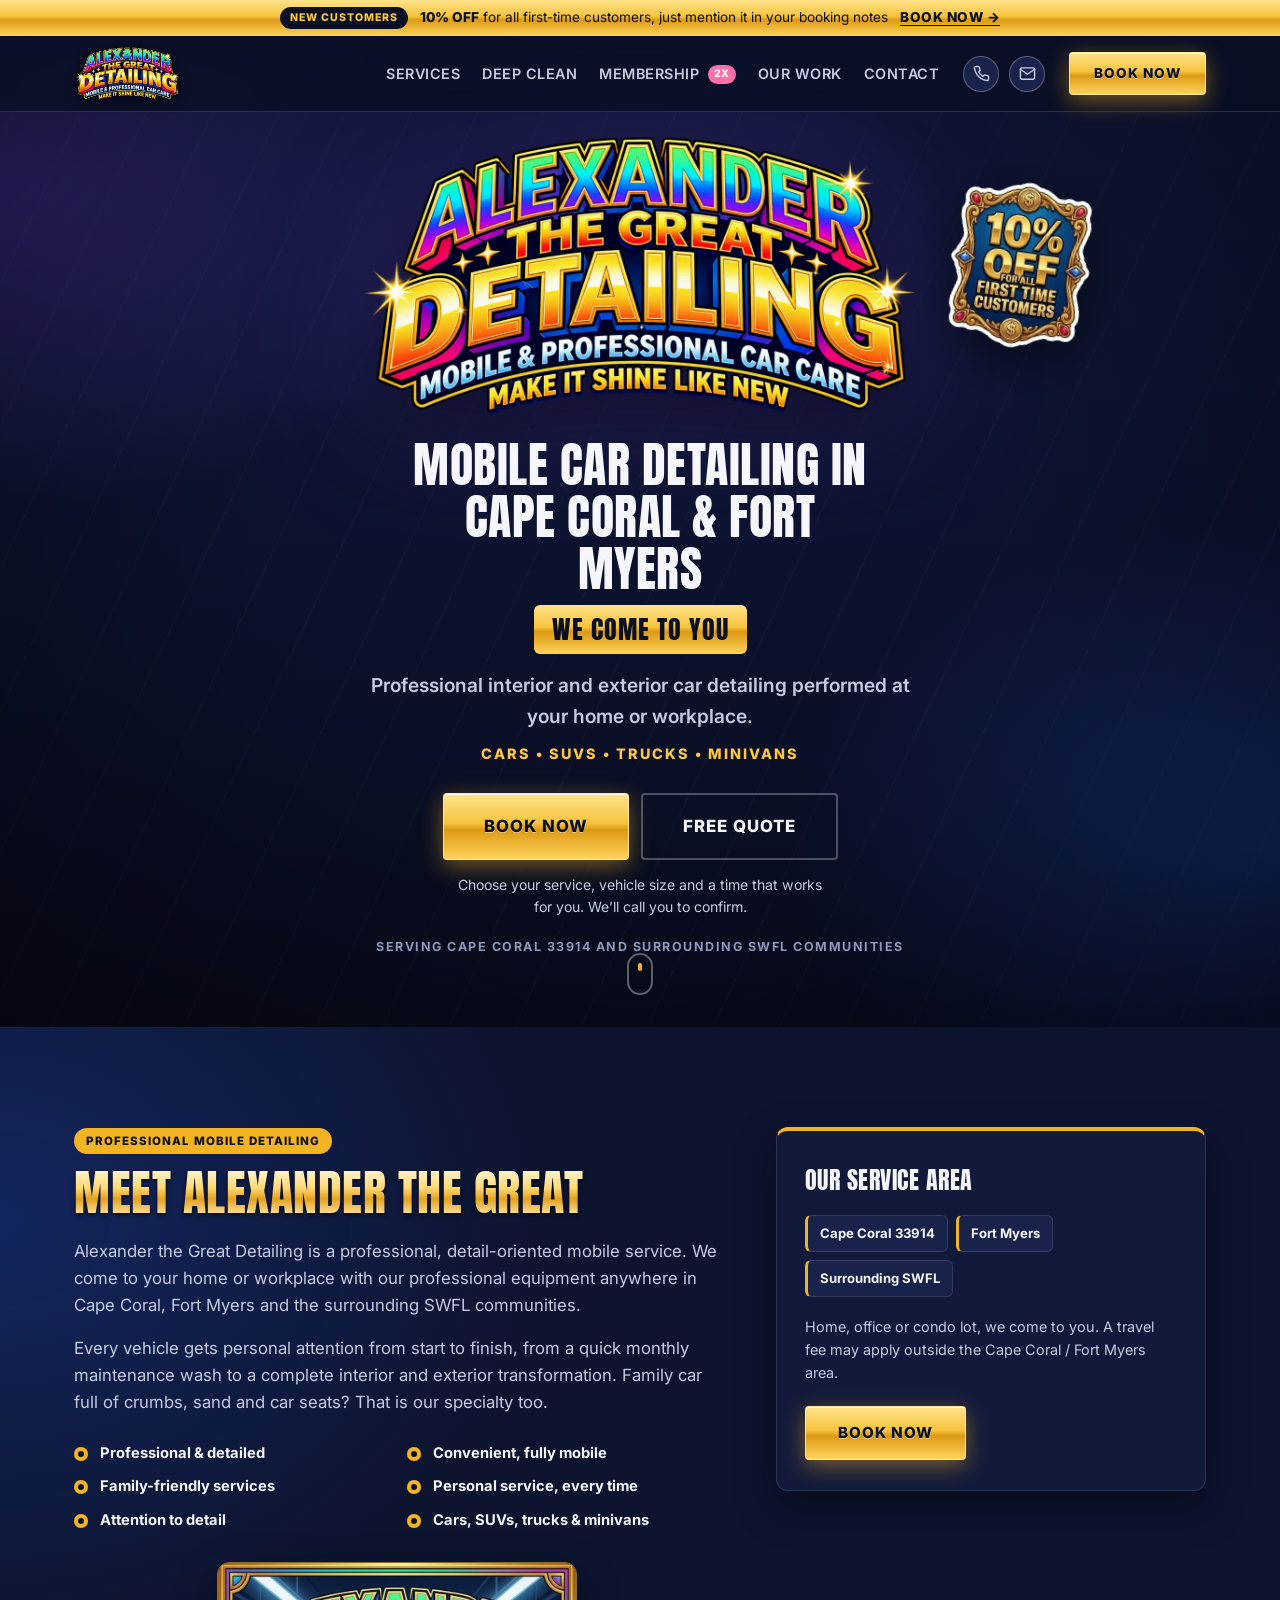
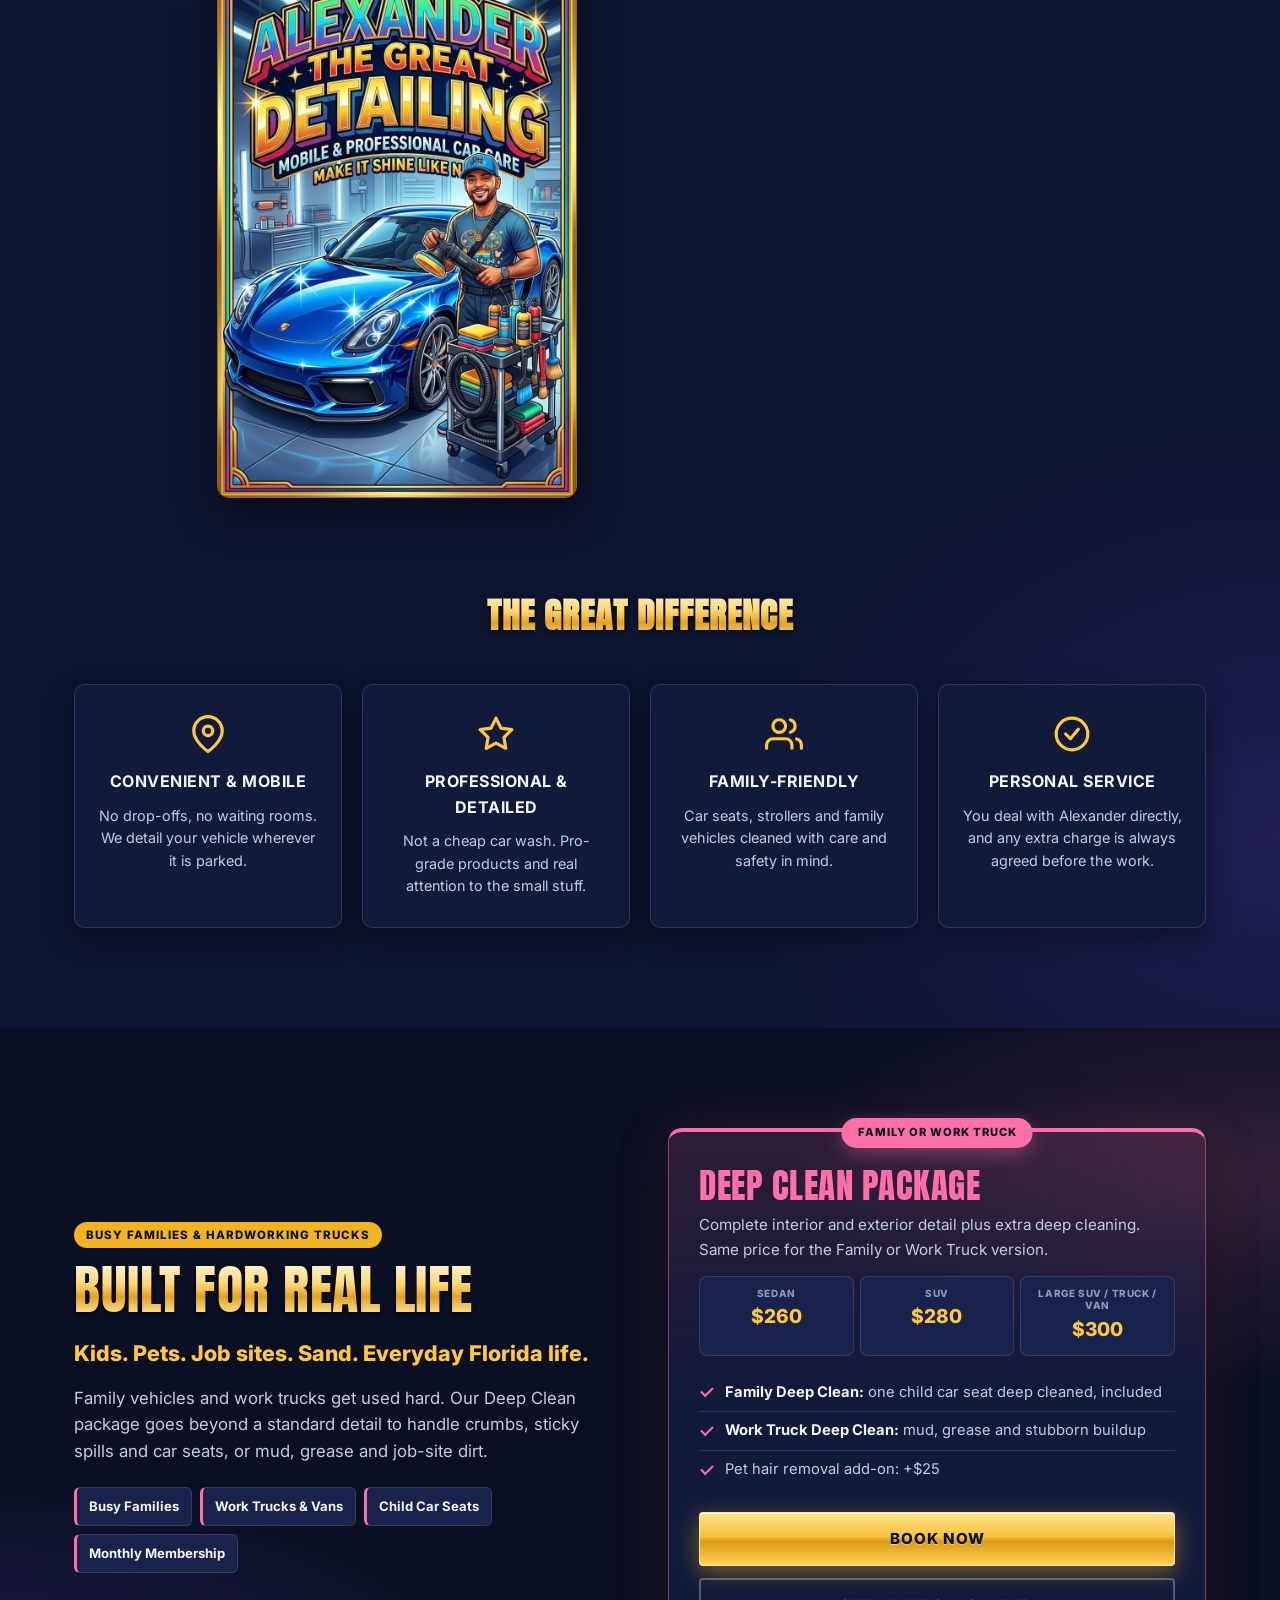
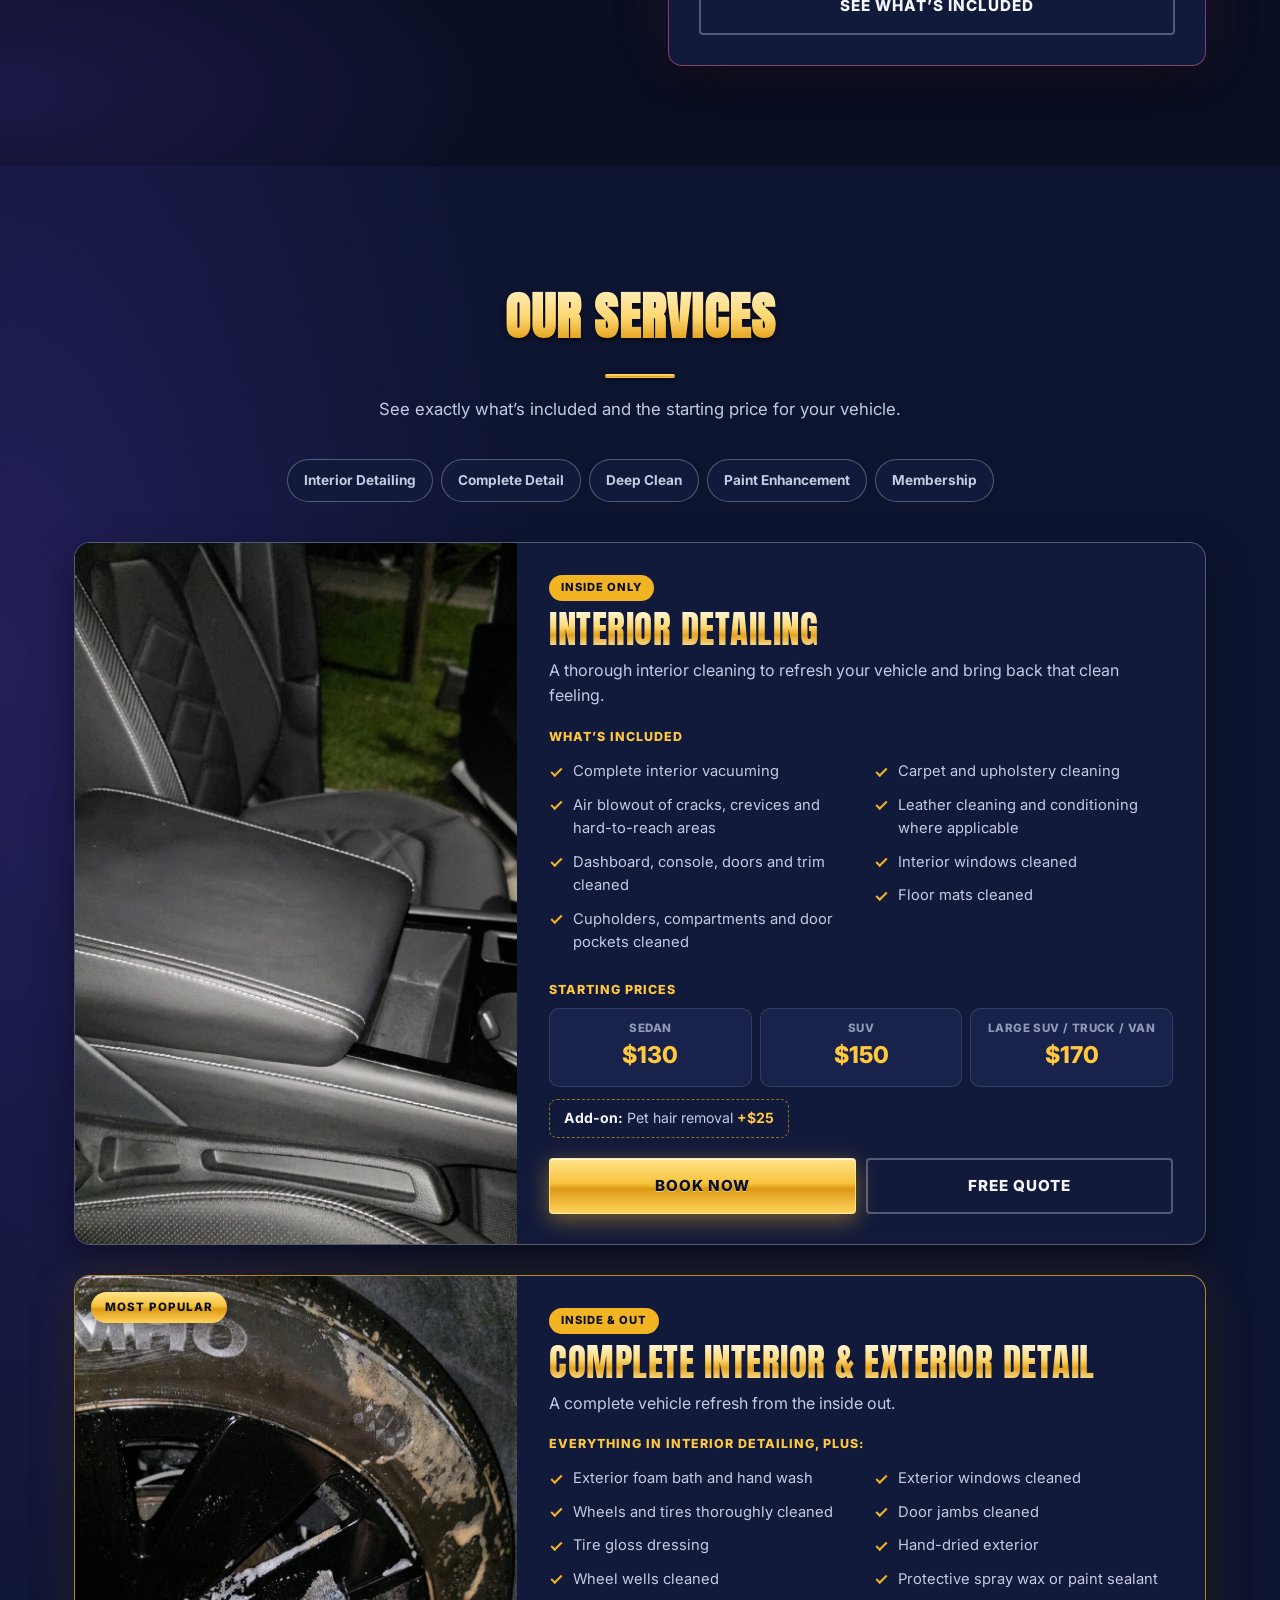
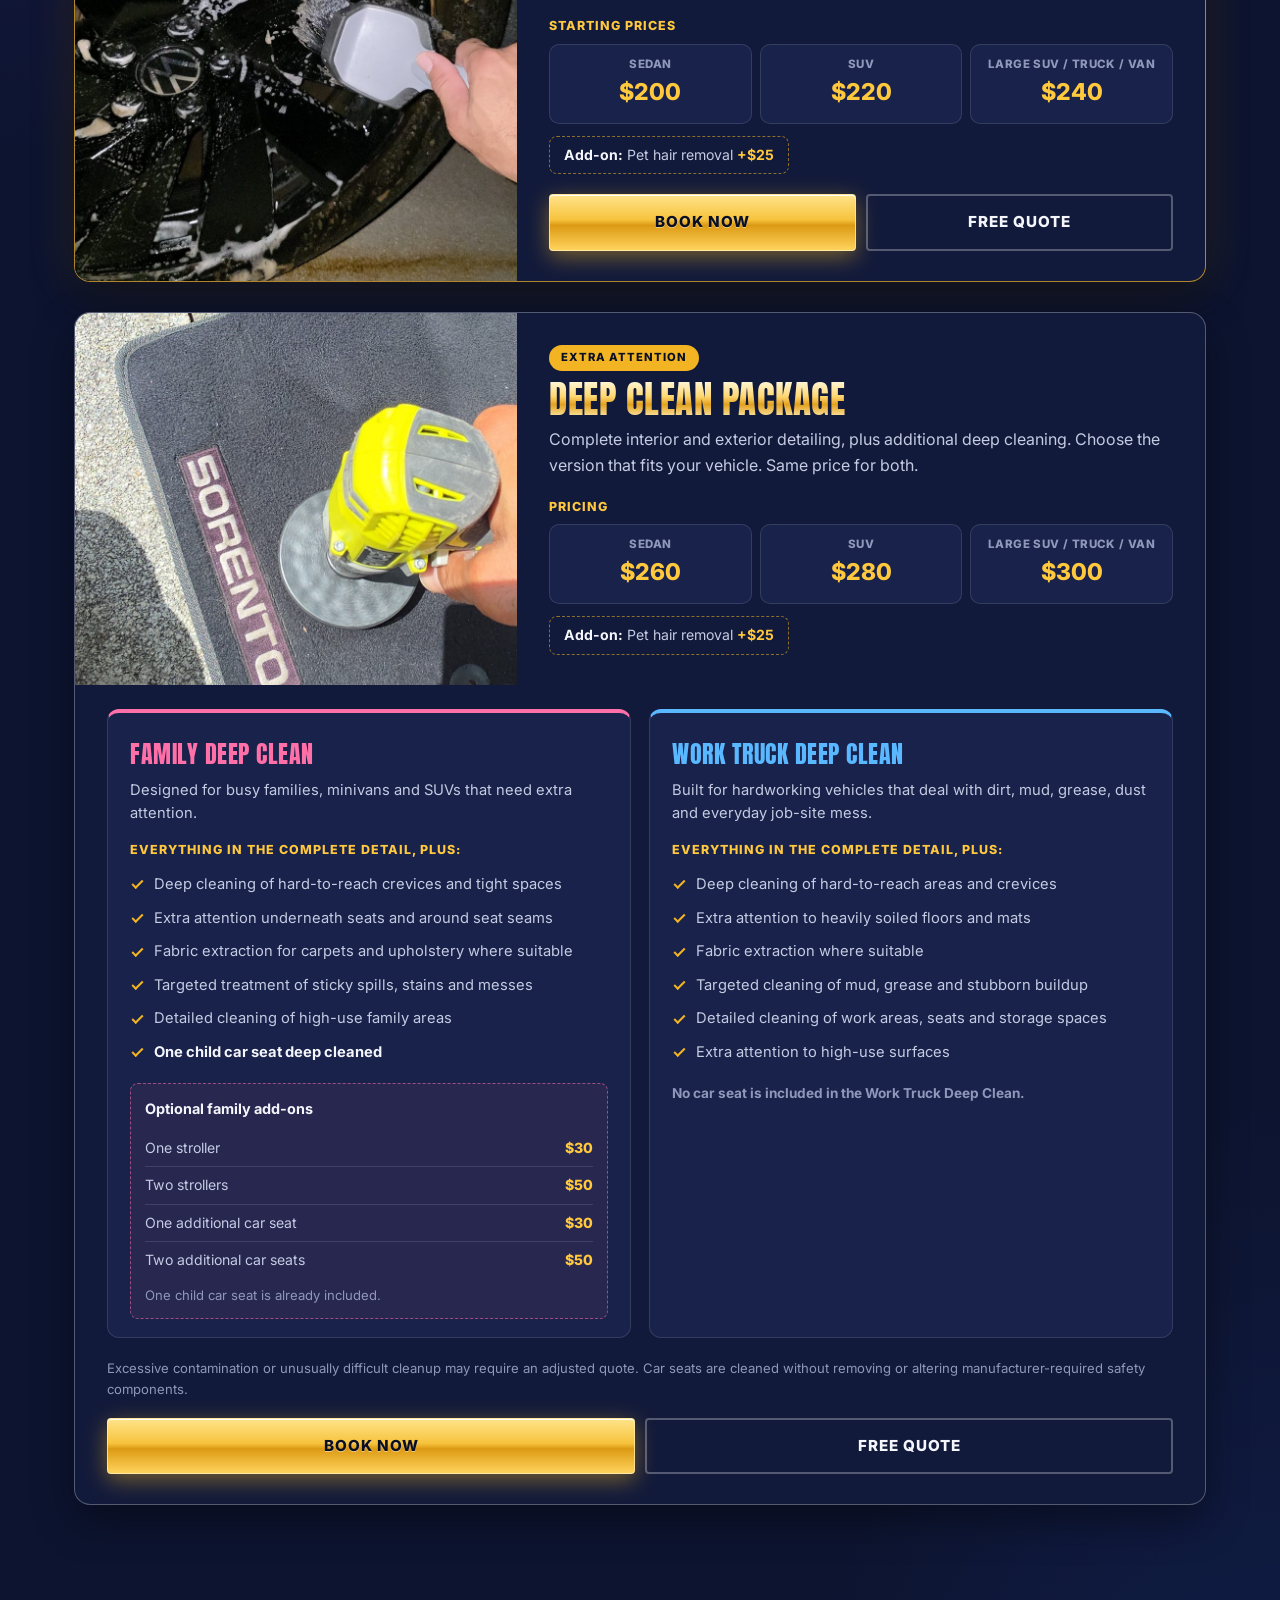
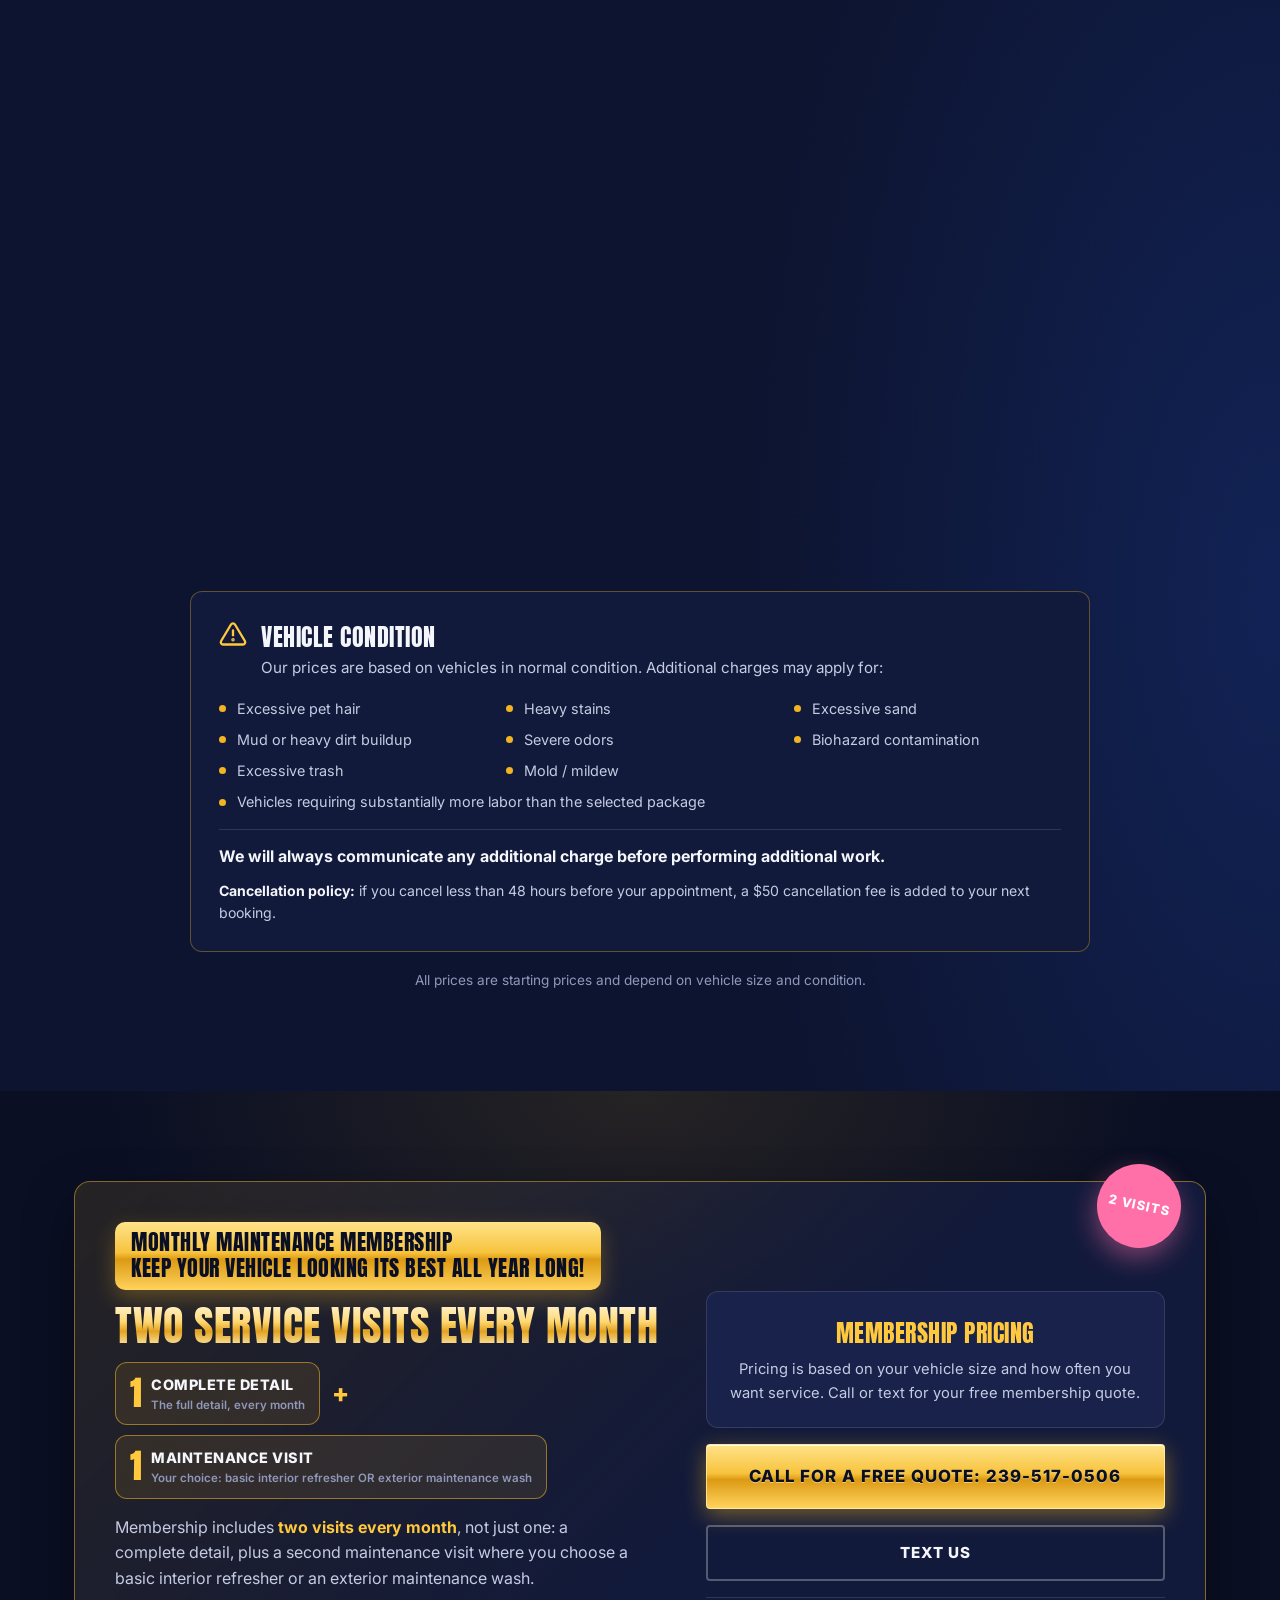
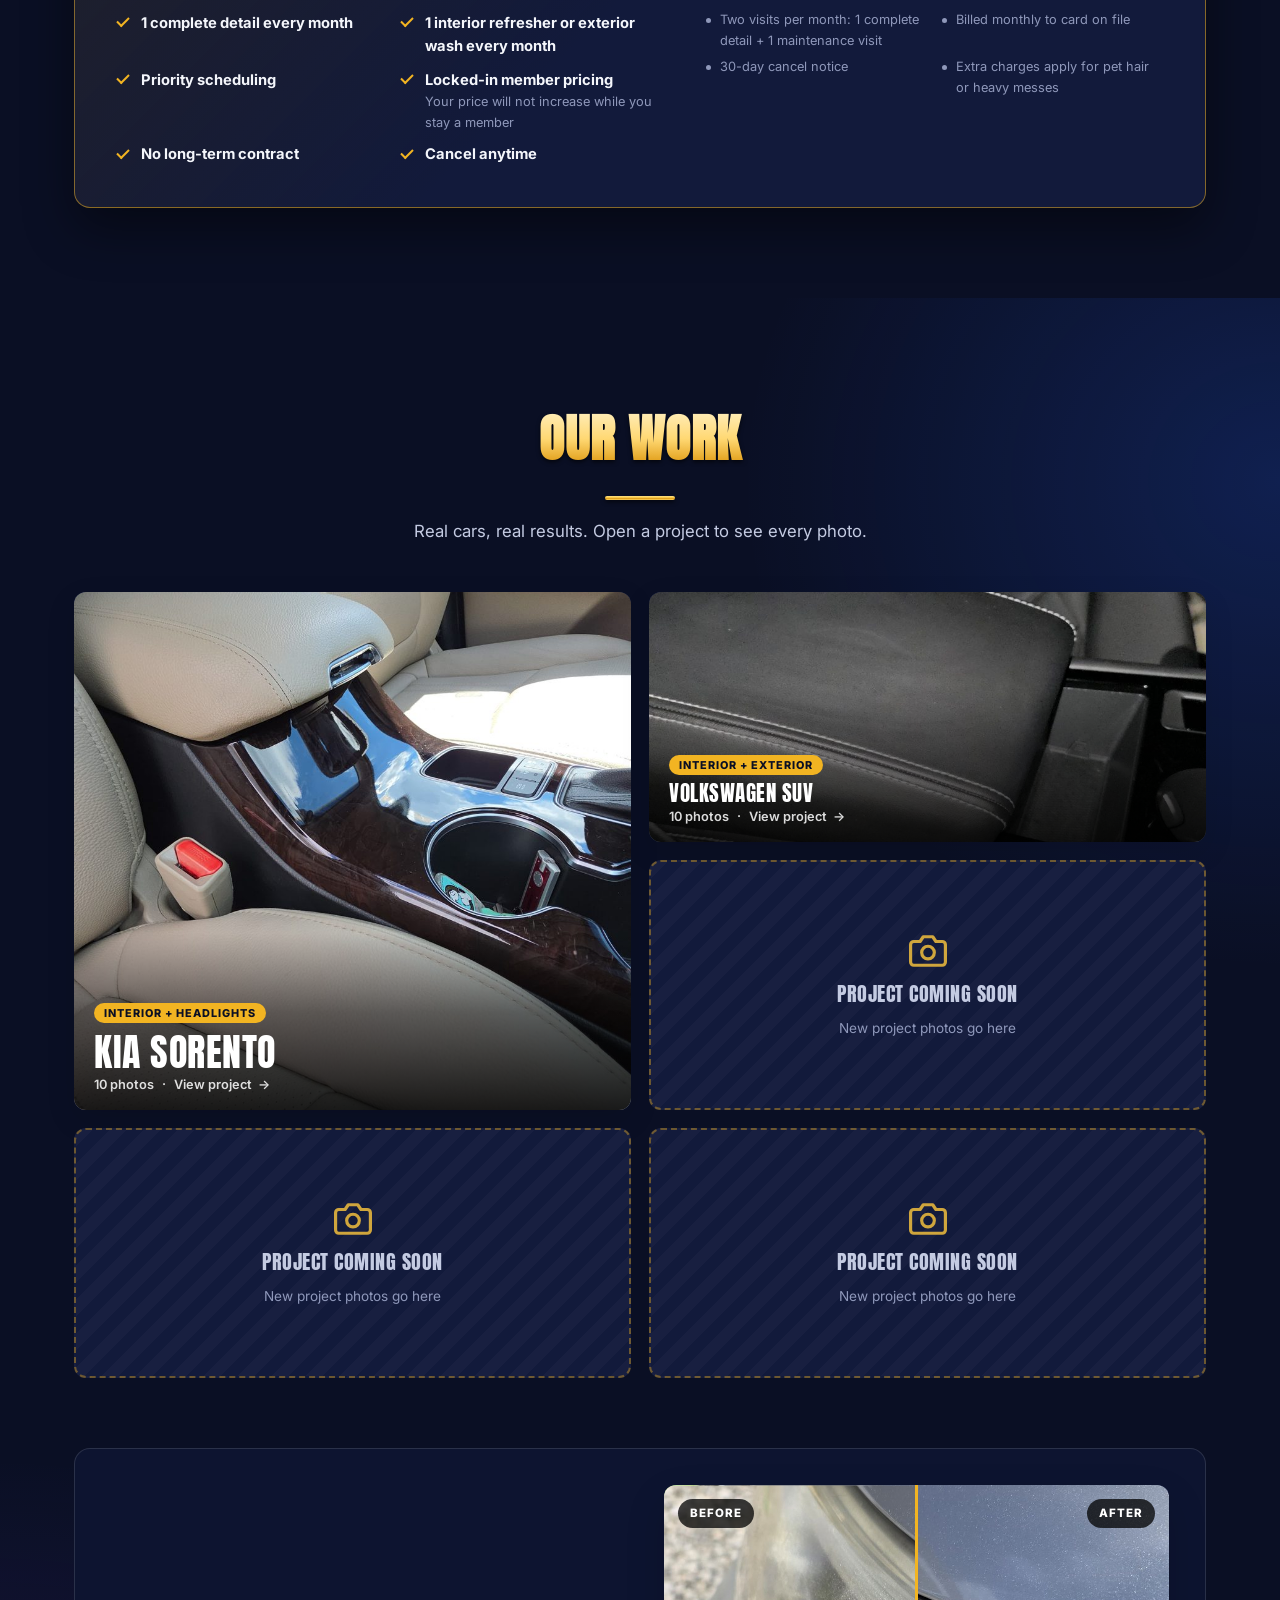
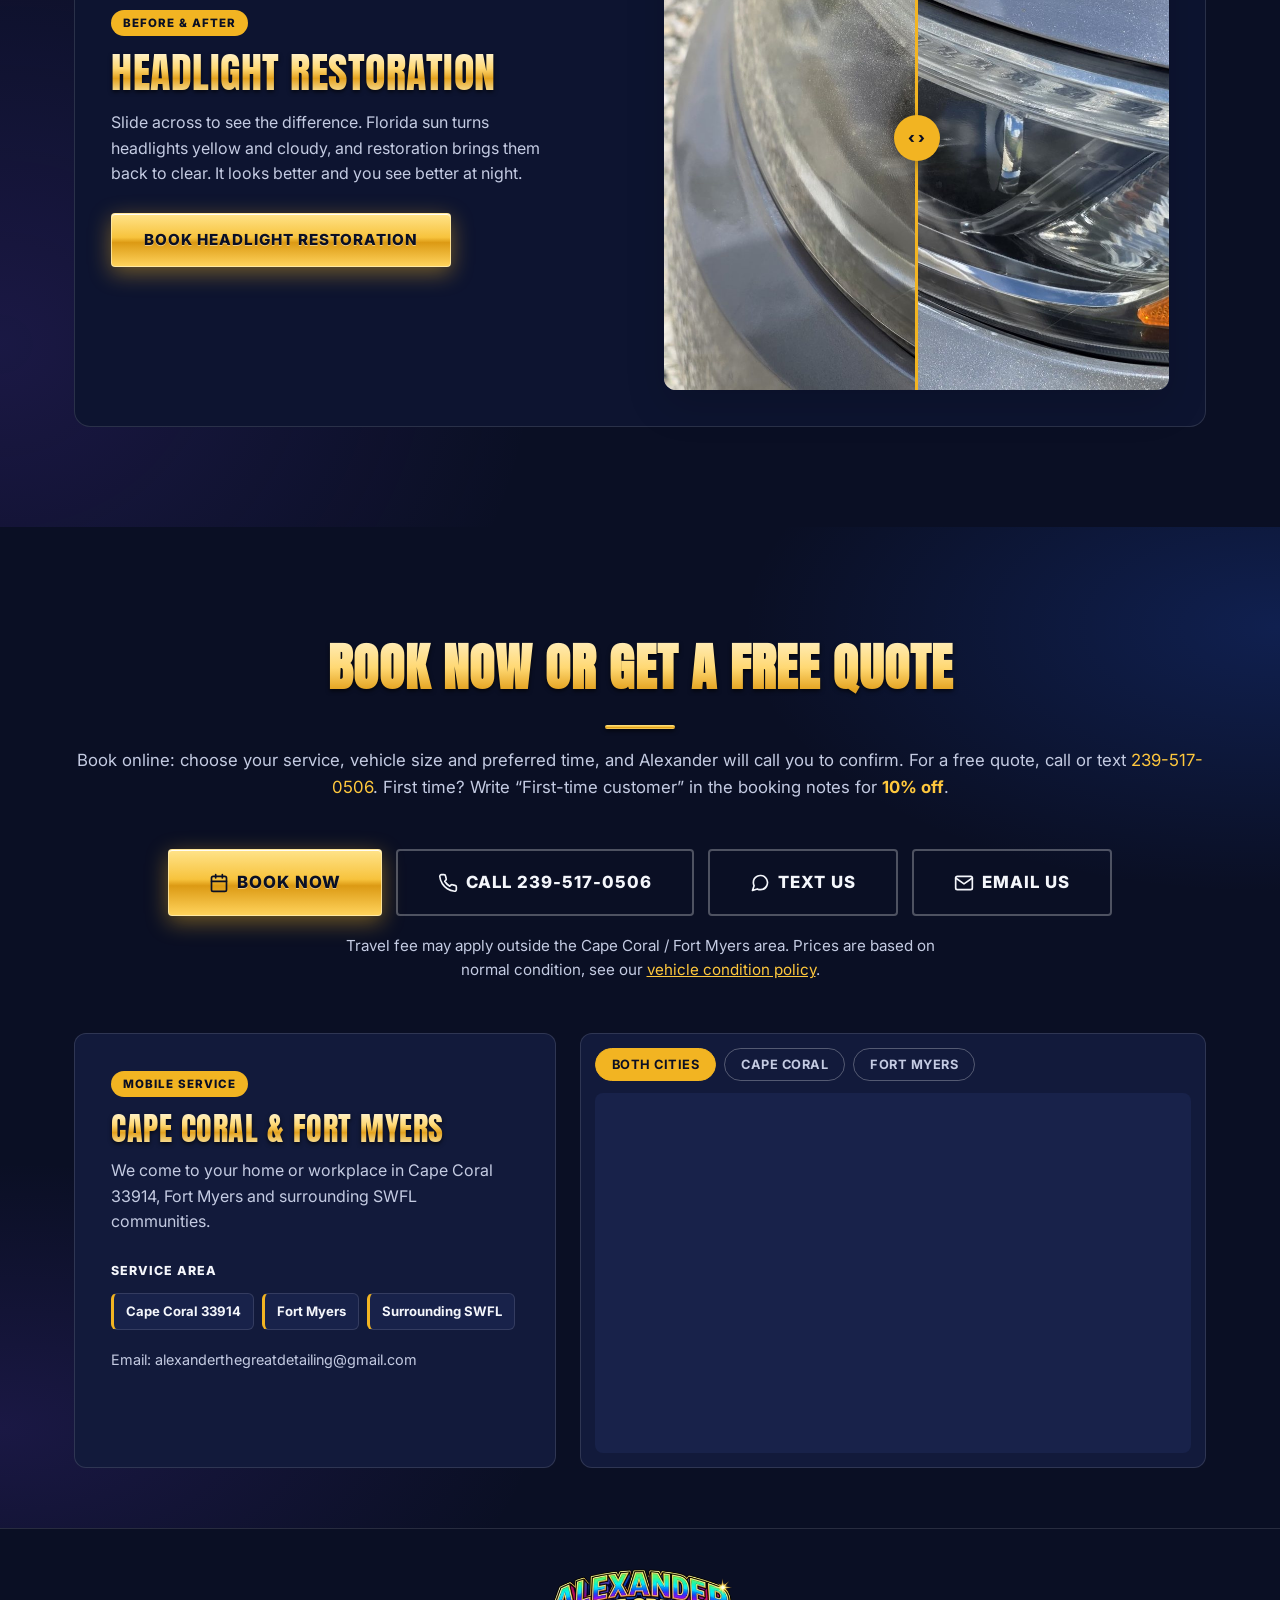
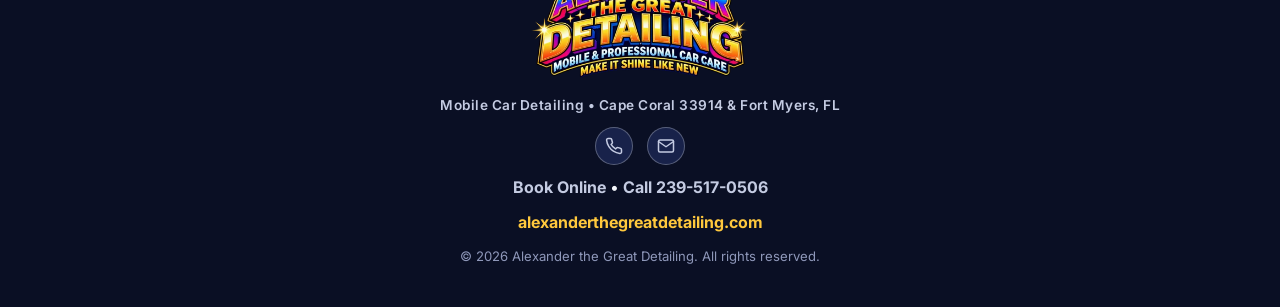
==== commit dbb82af1: "Replace Silver/Gold/Platinum with new service lineup - Interior Detailing, Complete Interior & Exter" ====
--- a/index.html
+++ b/index.html
@@ -6,7 +6,7 @@
 <meta name="format-detection" content="telephone=no">
 <meta name="theme-color" content="#0a0f24">
 <title>Mobile Car Detailing in Cape Coral &amp; Fort Myers | Alexander the Great Detailing</title>
-<meta name="description" content="Professional mobile car detailing in Cape Coral (33914) and Fort Myers, FL. Interior and exterior detailing at your home or workplace, monthly maintenance plans, plus car seat and stroller cleaning for families. Book online or call 239-517-0506.">
+<meta name="description" content="Professional mobile car detailing in Cape Coral (33914) and Fort Myers, FL. Interior detailing, complete interior and exterior details, family and work truck deep cleans, paint enhancement and monthly maintenance memberships at your home or workplace. Book online or call 239-517-0506.">
 <link rel="icon" href="favicon.ico" sizes="any">
 <link rel="icon" href="favicon.svg" type="image/svg+xml">
 <link rel="apple-touch-icon" href="apple-touch-icon.png">
@@ -17,7 +17,7 @@
 <link rel="preconnect" href="https://fonts.googleapis.com">
 <link rel="preconnect" href="https://fonts.gstatic.com" crossorigin>
 <link href="https://fonts.googleapis.com/css2?family=Anton&family=Inter:wght@400;600;700;800&display=swap" rel="stylesheet">
-<link rel="stylesheet" href="css/style.css?v=20261029a">
+<link rel="stylesheet" href="css/style.css?v=20261102a">
 </head>
 <body>
 
@@ -37,8 +37,8 @@
 
     <nav class="navbar__links" id="navLinks">
       <a href="#services" class="nav-link">Services</a>
-      <a href="#families" class="nav-link">Families</a>
-      <a href="#plan" class="nav-link">Monthly Plan <span class="nav-new">2x</span></a>
+      <a href="#deep-clean" class="nav-link">Deep Clean</a>
+      <a href="#plan" class="nav-link">Membership <span class="nav-new">2x</span></a>
       <a href="#gallery" class="nav-link">Our Work</a>
       <a href="#contact" class="nav-link">Contact</a>
       <div class="navbar__menu-contact">
@@ -76,8 +76,11 @@
     <p class="hero__we-come">We Come To You</p>
     <p class="hero__tagline">Professional interior and exterior car detailing performed at your home or workplace.</p>
     <p class="hero__vehicles">Cars &bull; SUVs &bull; Trucks &bull; Minivans</p>
-    <a href="book.html" class="btn btn--primary btn--lg hero__cta" id="heroBookNow">Book Now</a>
-    <p class="hero__cta-note">Pick your vehicle size and a time that works for you. We&rsquo;ll call you to confirm.</p>
+    <div class="hero__ctas">
+      <a href="book.html" class="btn btn--primary btn--lg hero__cta" id="heroBookNow">Book Now</a>
+      <a href="#contact" class="btn btn--outline btn--lg hero__cta hero__cta--quote">Free Quote</a>
+    </div>
+    <p class="hero__cta-note">Choose your service, vehicle size and a time that works for you. We&rsquo;ll call you to confirm.</p>
     <img src="assets/images/first-time-10-off.webp" alt="10% off for all first-time customers" class="hero__offer hero__offer--inline">
     <p class="hero__badge">Serving Cape Coral 33914 and surrounding SWFL communities</p>
   </div>
@@ -94,7 +97,7 @@
       <div class="about__text">
         <span class="about__kicker">Professional Mobile Detailing</span>
         <h2 class="about__title">Meet Alexander the Great</h2>
-        <p>Alexander the Great Detailing is a professional, detail-oriented mobile service. We bring a fully equipped setup to your home or workplace anywhere in Cape Coral, Fort Myers and the surrounding SWFL communities.</p>
+        <p>Alexander the Great Detailing is a professional, detail-oriented mobile service. We come to your home or workplace with our professional equipment anywhere in Cape Coral, Fort Myers and the surrounding SWFL communities.</p>
         <p>Every vehicle gets personal attention from start to finish, from a quick monthly maintenance wash to a complete interior and exterior transformation. Family car full of crumbs, sand and car seats? That is our specialty too.</p>
         <ul class="about__facts">
           <li>Professional &amp; detailed</li>
@@ -161,35 +164,35 @@
   <div class="container">
     <div class="families__grid">
       <div class="families__text">
-        <span class="about__kicker">Family Vehicle Specialists</span>
+        <span class="about__kicker">Busy Families &amp; Hardworking Trucks</span>
         <h2 class="families__title">Built for Real Life</h2>
-        <p class="families__lead">Kids. Pets. Food. Sand. Everyday Florida life.</p>
-        <p class="families__copy">We understand that family vehicles get used hard. Our family-focused services are designed to clean up the mess that comes with everyday life, from crumbs and spills to dirty car seats and strollers.</p>
+        <p class="families__lead">Kids. Pets. Job sites. Sand. Everyday Florida life.</p>
+        <p class="families__copy">Family vehicles and work trucks get used hard. Our Deep Clean package goes beyond a standard detail to handle crumbs, sticky spills and car seats, or mud, grease and job-site dirt.</p>
         <ul class="families__chips">
-          <li>Car Seats</li>
-          <li>Strollers</li>
-          <li>Family Vehicles</li>
-          <li>Monthly Maintenance</li>
+          <li>Busy Families</li>
+          <li>Work Trucks &amp; Vans</li>
+          <li>Child Car Seats</li>
+          <li>Monthly Membership</li>
         </ul>
       </div>
 
       <article class="family-feature">
-        <span class="family-feature__ribbon">Made for Busy Families</span>
-        <h3 class="family-feature__title">Mom&rsquo;s Quick Clean</h3>
-        <p class="family-feature__sub">Get your child&rsquo;s car seat and stroller cleaned without booking a full vehicle detail.</p>
+        <span class="family-feature__ribbon">Family or Work Truck</span>
+        <h3 class="family-feature__title">Deep Clean Package</h3>
+        <p class="family-feature__sub">Complete interior and exterior detail plus extra deep cleaning. Same price for the Family or Work Truck version.</p>
         <ul class="pkg-card__prices">
-          <li><span>Car Seat</span><strong>$35</strong></li>
-          <li><span>Stroller</span><strong>$35</strong></li>
-          <li><span>Seat + Stroller</span><strong>$60</strong></li>
+          <li><span>Sedan</span><strong>$260</strong></li>
+          <li><span>SUV</span><strong>$280</strong></li>
+          <li><span>Large SUV / Truck / Van</span><strong>$300</strong></li>
         </ul>
         <ul class="family-feature__points">
-          <li>2 car seats for $60, additional seats $25 each</li>
-          <li>Crumbs, spills and stains cleaned out</li>
-          <li><strong>Need the whole vehicle?</strong> Mom&rsquo;s Family Refresh from $249 includes a free car seat or stroller refresh</li>
+          <li><strong>Family Deep Clean:</strong> one child car seat deep cleaned, included</li>
+          <li><strong>Work Truck Deep Clean:</strong> mud, grease and stubborn buildup</li>
+          <li>Pet hair removal add-on: +$25</li>
         </ul>
         <div class="family-feature__actions">
           <a href="book.html" class="btn btn--primary">Book Now</a>
-          <a href="#services" class="btn btn--outline" data-show-tab="toggleFamily">Compare Family Packages</a>
+          <a href="#deep-clean" class="btn btn--outline">See What&rsquo;s Included</a>
         </div>
       </article>
     </div>
@@ -199,327 +202,194 @@
 <!-- ========== SERVICES + PRICING ========== -->
 <section class="services" id="services">
   <div class="container">
-    <h2 class="section-title">The Great Service Menu</h2>
-    <p class="section-subtitle">Choose the level of care your vehicle needs. Prices are by vehicle size.</p>
+    <h2 class="section-title">Our Services</h2>
+    <p class="section-subtitle">See exactly what&rsquo;s included and the starting price for your vehicle.</p>
+
+    <nav class="svc-jump" aria-label="Jump to a service">
+      <a href="#interior">Interior Detailing</a>
+      <a href="#complete">Complete Detail</a>
+      <a href="#deep-clean">Deep Clean</a>
+      <a href="#paint">Paint Enhancement</a>
+      <a href="#plan">Membership</a>
+    </nav>
+
+    <!-- 1. INTERIOR DETAILING -->
+    <article class="svc" id="interior">
+      <div class="svc__media">
+        <img src="assets/images/projects/vw-suv/01.jpg" alt="Leather seats and center console after an interior detail" loading="lazy">
+      </div>
+      <div class="svc__body">
+        <span class="svc__kicker">Inside Only</span>
+        <h3 class="svc__title">Interior Detailing</h3>
+        <p class="svc__desc">A thorough interior cleaning to refresh your vehicle and bring back that clean feeling.</p>
+        <h4 class="svc__label">What&rsquo;s included</h4>
+        <ul class="svc__list">
+          <li>Complete interior vacuuming</li>
+          <li>Air blowout of cracks, crevices and hard-to-reach areas</li>
+          <li>Dashboard, console, doors and trim cleaned</li>
+          <li>Cupholders, compartments and door pockets cleaned</li>
+          <li>Carpet and upholstery cleaning</li>
+          <li>Leather cleaning and conditioning where applicable</li>
+          <li>Interior windows cleaned</li>
+          <li>Floor mats cleaned</li>
+        </ul>
+        <h4 class="svc__label">Starting prices</h4>
+        <ul class="svc__prices">
+          <li><span>Sedan</span><strong>$130</strong></li>
+          <li><span>SUV</span><strong>$150</strong></li>
+          <li><span>Large SUV / Truck / Van</span><strong>$170</strong></li>
+        </ul>
+        <p class="svc__addon"><strong>Add-on:</strong> Pet hair removal <strong>+$25</strong></p>
+        <div class="svc__actions">
+          <a href="book.html" class="btn btn--primary">Book Now</a>
+          <a href="#contact" class="btn btn--outline">Free Quote</a>
+        </div>
+      </div>
+    </article>
+
+    <!-- 2. COMPLETE INTERIOR & EXTERIOR DETAIL -->
+    <article class="svc svc--popular" id="complete">
+      <div class="svc__media">
+        <span class="svc__ribbon">Most Popular</span>
+        <img src="assets/images/projects/vw-suv/09.jpg" alt="Scrubbing a wheel and tire during a complete detail" loading="lazy">
+      </div>
+      <div class="svc__body">
+        <span class="svc__kicker">Inside &amp; Out</span>
+        <h3 class="svc__title">Complete Interior &amp; Exterior Detail</h3>
+        <p class="svc__desc">A complete vehicle refresh from the inside out.</p>
+        <h4 class="svc__label">Everything in Interior Detailing, PLUS:</h4>
+        <ul class="svc__list">
+          <li>Exterior foam bath and hand wash</li>
+          <li>Wheels and tires thoroughly cleaned</li>
+          <li>Tire gloss dressing</li>
+          <li>Wheel wells cleaned</li>
+          <li>Exterior windows cleaned</li>
+          <li>Door jambs cleaned</li>
+          <li>Hand-dried exterior</li>
+          <li>Protective spray wax or paint sealant</li>
+        </ul>
+        <h4 class="svc__label">Starting prices</h4>
+        <ul class="svc__prices">
+          <li><span>Sedan</span><strong>$200</strong></li>
+          <li><span>SUV</span><strong>$220</strong></li>
+          <li><span>Large SUV / Truck / Van</span><strong>$240</strong></li>
+        </ul>
+        <p class="svc__addon"><strong>Add-on:</strong> Pet hair removal <strong>+$25</strong></p>
+        <div class="svc__actions">
+          <a href="book.html" class="btn btn--primary">Book Now</a>
+          <a href="#contact" class="btn btn--outline">Free Quote</a>
+        </div>
+      </div>
+    </article>
+
+    <!-- 3. DEEP CLEAN PACKAGE -->
+    <article class="svc svc--deep" id="deep-clean">
+      <div class="svc__media">
+        <img src="assets/images/projects/kia-sorento/06.jpg" alt="Scrubbing a floor mat with a drill brush during a deep clean" loading="lazy">
+      </div>
+      <div class="svc__body">
+        <span class="svc__kicker">Extra Attention</span>
+        <h3 class="svc__title">Deep Clean Package</h3>
+        <p class="svc__desc">Complete interior and exterior detailing, plus additional deep cleaning. Choose the version that fits your vehicle. Same price for both.</p>
+        <h4 class="svc__label">Pricing</h4>
+        <ul class="svc__prices">
+          <li><span>Sedan</span><strong>$260</strong></li>
+          <li><span>SUV</span><strong>$280</strong></li>
+          <li><span>Large SUV / Truck / Van</span><strong>$300</strong></li>
+        </ul>
+        <p class="svc__addon"><strong>Add-on:</strong> Pet hair removal <strong>+$25</strong></p>
+      </div>
+
+      <div class="svc__split">
+        <div class="svc__variant svc__variant--family">
+          <h4 class="svc__variant-title">Family Deep Clean</h4>
+          <p class="svc__variant-desc">Designed for busy families, minivans and SUVs that need extra attention.</p>
+          <p class="svc__label">Everything in the Complete Detail, PLUS:</p>
+          <ul class="svc__list svc__list--single">
+            <li>Deep cleaning of hard-to-reach crevices and tight spaces</li>
+            <li>Extra attention underneath seats and around seat seams</li>
+            <li>Fabric extraction for carpets and upholstery where suitable</li>
+            <li>Targeted treatment of sticky spills, stains and messes</li>
+            <li>Detailed cleaning of high-use family areas</li>
+            <li class="is-plus">One child car seat deep cleaned</li>
+          </ul>
+          <div class="svc__extras">
+            <strong>Optional family add-ons</strong>
+            <ul class="addon-list">
+              <li><span>One stroller</span><strong>$30</strong></li>
+              <li><span>Two strollers</span><strong>$50</strong></li>
+              <li><span>One additional car seat</span><strong>$30</strong></li>
+              <li><span>Two additional car seats</span><strong>$50</strong></li>
+            </ul>
+            <p>One child car seat is already included.</p>
+          </div>
+        </div>
+
+        <div class="svc__variant svc__variant--truck">
+          <h4 class="svc__variant-title">Work Truck Deep Clean</h4>
+          <p class="svc__variant-desc">Built for hardworking vehicles that deal with dirt, mud, grease, dust and everyday job-site mess.</p>
+          <p class="svc__label">Everything in the Complete Detail, PLUS:</p>
+          <ul class="svc__list svc__list--single">
+            <li>Deep cleaning of hard-to-reach areas and crevices</li>
+            <li>Extra attention to heavily soiled floors and mats</li>
+            <li>Fabric extraction where suitable</li>
+            <li>Targeted cleaning of mud, grease and stubborn buildup</li>
+            <li>Detailed cleaning of work areas, seats and storage spaces</li>
+            <li>Extra attention to high-use surfaces</li>
+          </ul>
+          <p class="svc__variant-note">No car seat is included in the Work Truck Deep Clean.</p>
+        </div>
+      </div>
+
+      <div class="svc__footer">
+        <p class="svc__fine">Excessive contamination or unusually difficult cleanup may require an adjusted quote. Car seats are cleaned without removing or altering manufacturer-required safety components.</p>
+        <div class="svc__actions">
+          <a href="book.html" class="btn btn--primary">Book Now</a>
+          <a href="#contact" class="btn btn--outline">Free Quote</a>
+        </div>
+      </div>
+    </article>
+
+    <!-- 4. PAINT ENHANCEMENT & PROTECTION -->
+    <article class="svc" id="paint">
+      <div class="svc__media">
+        <img src="assets/images/headlight-after.jpg" alt="Clear, glossy finish after paint and headlight work" loading="lazy">
+      </div>
+      <div class="svc__body">
+        <span class="svc__kicker">Specialty Service</span>
+        <h3 class="svc__title">Paint Enhancement &amp; Protection</h3>
+        <p class="svc__desc">For customers who want additional attention to their vehicle&rsquo;s paint.</p>
+        <h4 class="svc__label">Services include</h4>
+        <ul class="svc__list">
+          <li>Clay bar paint decontamination</li>
+          <li>Ceramic spray protection</li>
+          <li>Machine polishing</li>
+          <li>Compound and finishing polish</li>
+          <li>Improved paint gloss and clarity</li>
+          <li>Final wax protection</li>
+        </ul>
+        <p class="svc__quote">Custom quote based on vehicle size and paint condition.</p>
+        <p class="svc__fine">Results depend on the condition of your paint. We do not offer multi-year ceramic coatings or paint correction guarantees.</p>
+        <div class="svc__actions">
+          <a href="#contact" class="btn btn--primary">Get a Free Quote</a>
+          <a href="book.html" class="btn btn--outline">Book Now</a>
+        </div>
+      </div>
+    </article>
 
     <!-- VEHICLE SIZE GUIDE -->
     <div class="size-guide">
       <div class="size-guide__item">
-        <h3>Sedan / Coupe</h3>
+        <h3>Sedan</h3>
         <p>Cars, coupes and small vehicles</p>
       </div>
       <div class="size-guide__item">
-        <h3>SUV / Crossover</h3>
+        <h3>SUV</h3>
         <p>CR-V, RAV4, Rogue, Equinox, Tucson, etc.</p>
       </div>
       <div class="size-guide__item">
         <h3>Large SUV / Truck / Van</h3>
         <p>Tahoe, Suburban, Expedition, F-150, Silverado, Ram, Pacifica, Sienna, Odyssey, etc.</p>
-      </div>
-      <p class="size-guide__note">Third-row vehicles and heavily soiled vehicles may require additional time or an additional charge.</p>
-    </div>
-
-    <div class="toggle toggle--4" role="group" aria-label="Service category">
-      <button type="button" class="toggle__btn is-active" id="toggleFull" aria-pressed="true" aria-controls="panelFull">Detail Packages</button>
-      <button type="button" class="toggle__btn" id="toggleInterior" aria-pressed="false" aria-controls="panelInterior">Interior Only</button>
-      <button type="button" class="toggle__btn toggle__btn--family" id="toggleFamily" aria-pressed="false" aria-controls="panelFamily">Family</button>
-      <button type="button" class="toggle__btn" id="toggleAddons" aria-pressed="false" aria-controls="panelAddons">Add-Ons</button>
-    </div>
-
-    <a href="#plan" class="plan-banner">
-      <span class="plan-banner__tag">New</span>
-      <span class="plan-banner__text"><strong>More Value, More Shine!</strong> The Monthly Plan now includes 1 Full Detail + 1 Exterior Maintenance Wash every month.</span>
-      <span class="plan-banner__cta">See the plan &rarr;</span>
-    </a>
-
-    <div class="reseal-banner">
-      <span class="reseal-banner__tag">Returning Customers</span>
-      <p><strong>Re-Seal Special $25</strong> every 3-4 months to keep your ceramic spray sealant fresh.</p>
-    </div>
-
-    <!-- DETAIL PACKAGES -->
-    <div class="price-panel" id="panelFull">
-      <div class="pkg-grid pkg-grid--4">
-        <article class="pkg-card pkg-card--maint">
-          <span class="pkg-card__badge">Maintenance</span>
-          <h4 class="pkg-card__title">Maintenance Detail</h4>
-          <p class="pkg-card__tagline">Stay Clean</p>
-          <ul class="pkg-card__prices">
-            <li><span>Sedan / Coupe</span><strong>$125</strong></li>
-            <li><span>SUV / Crossover</span><strong>$140</strong></li>
-            <li><span>Large SUV / Truck / Van</span><strong>$155</strong></li>
-          </ul>
-          <p class="pkg-card__best">For vehicles that are already maintained and just need to stay clean.</p>
-          <ul class="pkg-card__list">
-            <li>Exterior hand wash</li>
-            <li>Wheels and tires cleaned</li>
-            <li>Tire dressing</li>
-            <li>Exterior windows</li>
-            <li>Door jamb wipe-down</li>
-            <li>Interior blowout</li>
-            <li>Light vacuum</li>
-            <li>Dash / console / door wipe-down</li>
-            <li>Interior windows</li>
-            <li>Quick finishing touches</li>
-          </ul>
-          <p class="pkg-card__fine">Designed for regularly maintained vehicles. Heavy dirt, stains, excessive pet hair, sand, mud or heavily soiled interiors may require a higher package or additional charge.</p>
-          <a href="book.html" class="btn btn--outline">Book Maintenance</a>
-        </article>
-
-        <article class="pkg-card pkg-card--silver">
-          <span class="pkg-card__badge">Silver</span>
-          <h4 class="pkg-card__title">Silver</h4>
-          <p class="pkg-card__tagline">Deep Clean &bull; The Vehicle Reset</p>
-          <ul class="pkg-card__prices">
-            <li><span>Sedan / Coupe</span><strong>$200</strong></li>
-            <li><span>SUV / Crossover</span><strong>$220</strong></li>
-            <li><span>Large SUV / Truck / Van</span><strong>$240</strong></li>
-          </ul>
-          <p class="pkg-card__best">Perfect for vehicles that need a serious interior and exterior refresh.</p>
-          <ul class="pkg-card__list">
-            <li>Complete interior cleaning</li>
-            <li>Thorough vacuum</li>
-            <li>Interior blowout</li>
-            <li>Dash, console, doors and trim cleaned</li>
-            <li>Cup holders and hard-to-reach areas cleaned</li>
-            <li>Interior glass cleaned</li>
-            <li>Floor mats cleaned</li>
-            <li>Carpet cleaning / shampoo where needed</li>
-            <li>Complete exterior hand wash</li>
-            <li>Wheels and tires cleaned</li>
-            <li>Tire dressing</li>
-            <li>Door jambs cleaned</li>
-            <li>Hand-dried exterior</li>
-            <li>Spray protection</li>
-          </ul>
-          <a href="book.html" class="btn btn--outline">Book Silver</a>
-        </article>
-
-        <article class="pkg-card pkg-card--gold pkg-card--popular">
-          <span class="pkg-card__ribbon">Most Popular</span>
-          <span class="pkg-card__badge">Gold</span>
-          <h4 class="pkg-card__title">Gold</h4>
-          <p class="pkg-card__tagline">Deep Clean + Paint Decontamination + 3&ndash;6 Month Protection</p>
-          <ul class="pkg-card__prices">
-            <li><span>Sedan / Coupe</span><strong>$240</strong></li>
-            <li><span>SUV / Crossover</span><strong>$260</strong></li>
-            <li><span>Large SUV / Truck / Van</span><strong>$280</strong></li>
-          </ul>
-          <p class="pkg-card__best">Perfect for vehicles that need a serious interior and exterior refresh, plus additional paint preparation and protection.</p>
-          <ul class="pkg-card__list">
-            <li class="is-plus">Everything in Silver, PLUS:</li>
-            <li>Paint decontamination / clay treatment</li>
-            <li>More thorough exterior paint preparation</li>
-            <li>Enhanced paint gloss and slickness</li>
-            <li>Ceramic spray sealant / paint protection</li>
-            <li>Approximately 3&ndash;6 months of protection with proper care</li>
-          </ul>
-          <p class="pkg-card__fine">Protection is a ceramic spray sealant, not paint correction or a permanent ceramic coating. It lasts about 3&ndash;6 months depending on care, weather, washing habits and vehicle use.</p>
-          <a href="book.html" class="btn btn--primary">Book Gold</a>
-        </article>
-
-        <article class="pkg-card pkg-card--platinum">
-          <span class="pkg-card__badge">Platinum</span>
-          <h4 class="pkg-card__title">Platinum</h4>
-          <p class="pkg-card__tagline">Complete Detail + Premium Protection</p>
-          <ul class="pkg-card__prices">
-            <li><span>Sedan / Coupe</span><strong>$340</strong></li>
-            <li><span>SUV / Crossover</span><strong>$360</strong></li>
-            <li><span>Large SUV / Truck / Van</span><strong>$380</strong></li>
-          </ul>
-          <p class="pkg-card__best">The ultimate Alexander the Great Detailing experience for vehicles that need a complete transformation.</p>
-          <ul class="pkg-card__list">
-            <li class="is-plus">Everything in Gold, PLUS:</li>
-            <li>Full interior deep cleaning</li>
-            <li>Carpet and upholstery shampoo as needed</li>
-            <li>Deeper stain treatment</li>
-            <li>Leather cleaning / conditioning when applicable</li>
-            <li>Detailed crevice cleaning</li>
-            <li>Enhanced exterior preparation</li>
-            <li>Premium ceramic spray sealant</li>
-            <li>Final detail inspection</li>
-          </ul>
-          <a href="book.html" class="btn btn--primary">Book Platinum</a>
-        </article>
-      </div>
-
-      <div class="addon-strip">
-        <h4 class="addon-strip__title">Add-Ons for Any Detail Package</h4>
-        <ul class="addon-list addon-list--wide">
-          <li><span>Paint decontamination (clay treatment)</span><strong>+$20 to $40</strong></li>
-          <li><span>Ceramic spray sealant</span><strong>+$35 / +$50</strong></li>
-        </ul>
-        <p class="sealant-info"><strong>Ceramic Spray Sealant:</strong> Adds a hydrophobic layer to your paint. Water beads and rolls off, dirt sticks less, and your shine gets deeper and glossier. Lasts about 3&ndash;6 months depending on care, weather, washing habits and vehicle use.<small>Not a permanent ceramic coating. Protection time varies by care and conditions.</small></p>
-        <p class="addon-strip__note">Clay treatment and ceramic spray sealant are already included in Gold and Platinum.</p>
-      </div>
-    </div>
-
-    <!-- INTERIOR ONLY -->
-    <div class="price-panel" id="panelInterior" hidden>
-      <div class="pkg-grid pkg-grid--single">
-        <article class="pkg-card pkg-card--interior">
-          <span class="pkg-card__badge">Interior</span>
-          <h4 class="pkg-card__title">Interior Detail</h4>
-          <p class="pkg-card__tagline">Just the Inside</p>
-          <ul class="pkg-card__prices">
-            <li><span>Sedan / Coupe</span><strong>$180</strong></li>
-            <li><span>SUV / Crossover</span><strong>$200</strong></li>
-            <li><span>Large SUV / Truck / Van</span><strong>$220</strong></li>
-          </ul>
-          <ul class="pkg-card__list pkg-card__list--2col">
-            <li>Full interior vacuum</li>
-            <li>Blowout of cracks and crevices</li>
-            <li>Dash and console cleaning</li>
-            <li>Door panels</li>
-            <li>Cup holders</li>
-            <li>Interior plastics</li>
-            <li>Seats cleaned</li>
-            <li>Carpet and floor mats cleaned</li>
-            <li>Interior glass</li>
-            <li>Trunk / cargo area</li>
-            <li>Light stain treatment</li>
-          </ul>
-          <div class="pkg-card__bonus pkg-card__bonus--gold">
-            <strong>Add-Ons</strong>
-            <ul class="addon-list">
-              <li><span>Leather conditioner + UV protectant</span><strong>+$20 to $40</strong></li>
-              <li><span>Odor treatment</span><strong>+$40 to $80</strong></li>
-              <li><span>Pet hair removal</span><strong>+$30 to $50</strong></li>
-              <li><span>Ceramic spray sealant</span><strong>+$35 / +$50</strong></li>
-            </ul>
-          </div>
-          <p class="pkg-card__fine">Heavy pet hair or strong odors? Add pet hair removal (+$30 to $50) or odor treatment (+$40 to $80). Deep stains, heavy sand/mud and biohazard-level messes are priced after inspection, and we always confirm any extra charge before starting.</p>
-          <a href="book.html" class="btn btn--primary">Book Interior Detail</a>
-        </article>
-      </div>
-    </div>
-
-    <!-- FAMILY SERVICES -->
-    <div class="price-panel" id="panelFamily" hidden>
-      <p class="family-intro">Start small with the kids&rsquo; gear, or get the whole family vehicle cleaned. Every package lists exactly what&rsquo;s included.</p>
-
-      <div class="pkg-grid pkg-grid--3 pkg-grid--family-3">
-        <article class="pkg-card pkg-card--family-sm pkg-card--entry">
-          <span class="pkg-card__ribbon pkg-card__ribbon--entry">Best Place to Start</span>
-          <span class="pkg-card__badge">Entry Level</span>
-          <h4 class="pkg-card__title">Mom&rsquo;s Quick Clean</h4>
-          <p class="pkg-card__tagline">Car Seats &amp; Strollers Only</p>
-          <ul class="pkg-card__prices pkg-card__prices--2">
-            <li><span>Car Seat</span><strong>$35</strong><em>or 2 for $60</em></li>
-            <li><span>Stroller</span><strong>$35</strong></li>
-            <li><span>Combo: 1 Seat + 1 Stroller</span><strong>$60</strong></li>
-            <li><span>Additional Car Seats</span><strong>$25</strong><em>each</em></li>
-          </ul>
-          <p class="pkg-card__best">The affordable option for parents who want their child&rsquo;s car seat and stroller cleaned without booking a full vehicle detail.</p>
-          <ul class="pkg-card__list">
-            <li>Thorough vacuuming and crumb removal</li>
-            <li>Fabric / upholstery cleaning</li>
-            <li>Spot and stain treatment</li>
-            <li>Plastic parts and frame cleaned</li>
-            <li>Buckle area carefully cleaned</li>
-            <li>Stroller wheels, handle and tray cleaned</li>
-            <li>Final wipe-down</li>
-          </ul>
-          <a href="book.html" class="btn btn--primary">Book Now</a>
-        </article>
-
-        <article class="pkg-card pkg-card--family pkg-card--popular">
-          <span class="pkg-card__ribbon">Family Favorite</span>
-          <span class="pkg-card__badge">Full Vehicle</span>
-          <h4 class="pkg-card__title">Mom&rsquo;s Family Refresh</h4>
-          <p class="pkg-card__tagline">Interior + Exterior + Kids&rsquo; Gear</p>
-          <ul class="pkg-card__prices pkg-card__prices--2">
-            <li><span>5-Seat SUV / Crossover</span><strong>$249</strong></li>
-            <li><span>3-Row SUV / Minivan</span><strong>$289</strong></li>
-          </ul>
-          <p class="pkg-card__best">A full interior and exterior clean built around the crumbs, spills and everyday mess of a family vehicle.</p>
-          <ul class="pkg-card__list">
-            <li class="is-plus">Choice of 1 car seat OR 1 stroller refresh included</li>
-            <li>Complete interior vacuum and crumb removal</li>
-            <li>Seats, carpets and floor mats cleaned</li>
-            <li>Dash, console and door panels cleaned</li>
-            <li>Cup holders and compartments detailed</li>
-            <li>Interior windows and cargo area cleaned</li>
-            <li>Light stain treatment</li>
-            <li>Exterior hand wash</li>
-            <li>Wheels, tires and tire dressing</li>
-            <li>Exterior windows and door jambs cleaned</li>
-          </ul>
-          <p class="pkg-card__fine">Additional car seats $25 each.</p>
-          <a href="book.html" class="btn btn--primary">Book Now</a>
-        </article>
-
-        <article class="pkg-card pkg-card--family">
-          <span class="pkg-card__badge">Deep Clean</span>
-          <h4 class="pkg-card__title">Mom&rsquo;s Family Reset</h4>
-          <p class="pkg-card__tagline">For Heavier Messes</p>
-          <ul class="pkg-card__prices pkg-card__prices--2">
-            <li><span>Smaller Vehicles</span><strong>$329+</strong></li>
-            <li><span>3-Row SUV / Minivan</span><strong>$379+</strong></li>
-          </ul>
-          <p class="pkg-card__best">Our deeper family package for vehicles that need extra time and attention.</p>
-          <ul class="pkg-card__list">
-            <li class="is-plus">1 car seat + 1 stroller cleaning included</li>
-            <li class="is-plus">Everything in the Family Refresh, PLUS:</li>
-            <li>Deep carpet cleaning</li>
-            <li>Deeper seat cleaning</li>
-            <li>Floor mat shampoo</li>
-            <li>Heavy crumb and debris removal</li>
-            <li>Detailed crevice cleaning</li>
-            <li>More intensive stain treatment</li>
-            <li>Deodorizing treatment</li>
-          </ul>
-          <p class="pkg-card__fine">Starting prices. Final price depends on condition. Additional car seats $25 each.</p>
-          <a href="book.html" class="btn btn--primary">Book Now</a>
-        </article>
-      </div>
-
-      <div class="addons__note">
-        <svg viewBox="0 0 24 24" fill="none" stroke="currentColor" stroke-width="2" stroke-linecap="round" stroke-linejoin="round"><path d="M12 2l8 4v6c0 5-3.5 8.5-8 10-4.5-1.5-8-5-8-10V6l8-4z"/></svg>
-        <p><strong>Car seat safety:</strong> car seats are cleaned without removing or altering manufacturer-required safety components. We do not disassemble safety restraints, harnesses or components that the manufacturer does not authorize for removal. Car seats must be removed from the vehicle before service unless otherwise arranged.</p>
-      </div>
-    </div>
-
-    <!-- ADD-ONS -->
-    <div class="price-panel" id="panelAddons" hidden>
-      <div class="price-card addons__card">
-        <div class="price-card__head">
-          <h3 class="price-card__title">Add-Ons <span>&bull;</span> Add to Any Service</h3>
-        </div>
-        <table class="price-table price-table--simple">
-          <thead>
-            <tr>
-              <th class="price-table__service">Service</th>
-              <th>Price</th>
-            </tr>
-          </thead>
-          <tbody>
-            <tr><th scope="row" class="price-table__service"><span class="price-table__name">Carpet / Upholstery Shampoo</span></th><td>$50+</td></tr>
-            <tr><th scope="row" class="price-table__service"><span class="price-table__name">Pet Hair Removal</span></th><td>$30 to $50</td></tr>
-            <tr><th scope="row" class="price-table__service"><span class="price-table__name">Heavy Mess</span><span class="price-table__desc">Spills, sour milk</span></th><td>$40 to $75</td></tr>
-            <tr><th scope="row" class="price-table__service"><span class="price-table__name">Heavy Sand / Mud</span></th><td>$25+</td></tr>
-            <tr><th scope="row" class="price-table__service"><span class="price-table__name">Odor Treatment</span></th><td>$40 to $80</td></tr>
-            <tr><th scope="row" class="price-table__service"><span class="price-table__name">Leather Conditioner + UV Protectant</span></th><td>$20 to $40</td></tr>
-            <tr><th scope="row" class="price-table__service"><span class="price-table__name">Paint Decontamination</span><span class="price-table__desc">Clay treatment</span></th><td>$20 to $40</td></tr>
-            <tr><th scope="row" class="price-table__service"><span class="price-table__name">Ceramic Spray Sealant</span><span class="price-table__desc">About 3&ndash;6 months of protection</span></th><td>$35 / $50</td></tr>
-            <tr><th scope="row" class="price-table__service"><span class="price-table__name">Headlight Restoration</span></th><td>$100+</td></tr>
-            <tr><th scope="row" class="price-table__service"><span class="price-table__name">Engine Bay Cleaning</span></th><td>$50</td></tr>
-            <tr><th scope="row" class="price-table__service"><span class="price-table__name">Car Seat Cleaning</span><span class="price-table__desc">2 for $60</span></th><td>$35 each</td></tr>
-            <tr><th scope="row" class="price-table__service"><span class="price-table__name">Additional Car Seat</span></th><td>$25 each</td></tr>
-            <tr><th scope="row" class="price-table__service"><span class="price-table__name">Stroller Cleaning</span></th><td>$35</td></tr>
-          </tbody>
-        </table>
-        <p class="price-card__foot"><strong>+</strong> and price ranges: final price depends on condition, size and severity.</p>
-      </div>
-
-      <div class="addons__note">
-        <svg viewBox="0 0 24 24" fill="none" stroke="currentColor" stroke-width="2" stroke-linecap="round" stroke-linejoin="round"><path d="M12 2l8 4v6c0 5-3.5 8.5-8 10-4.5-1.5-8-5-8-10V6l8-4z"/></svg>
-        <p class="sealant-info sealant-info--plain"><strong>Ceramic Spray Sealant:</strong> Adds a hydrophobic layer to your paint. Water beads and rolls off, dirt sticks less, and your shine gets deeper and glossier. Lasts about 3&ndash;6 months depending on care, weather, washing habits and vehicle use.<small>Not a permanent ceramic coating. Protection time varies by care and conditions.</small></p>
-      </div>
-
-      <div class="addons__note">
-        <svg viewBox="0 0 24 24" fill="none" stroke="currentColor" stroke-width="2" stroke-linecap="round" stroke-linejoin="round"><circle cx="12" cy="12" r="10"/><line x1="12" y1="8" x2="12" y2="12.5"/><circle cx="12" cy="16" r="0.5" fill="currentColor"/></svg>
-        <p><strong>Cancellation policy:</strong> if you cancel less than 48 hours before your appointment, a $50 cancellation fee is added to your next booking and is due at that appointment. Our time is as valuable as yours.</p>
       </div>
     </div>
 
@@ -544,53 +414,48 @@
         <li>Vehicles requiring substantially more labor than the selected package</li>
       </ul>
       <p class="condition__promise">We will always communicate any additional charge before performing additional work.</p>
-    </div>
-
-    <p class="price-note">All prices subject to vehicle size and condition.</p>
+      <p class="condition__cancel"><strong>Cancellation policy:</strong> if you cancel less than 48 hours before your appointment, a $50 cancellation fee is added to your next booking.</p>
+    </div>
+
+    <p class="price-note">All prices are starting prices and depend on vehicle size and condition.</p>
   </div>
 </section>
 
-<!-- ========== MONTHLY MAINTENANCE PLAN ========== -->
+<!-- ========== MONTHLY MAINTENANCE MEMBERSHIP ========== -->
 <section class="plan" id="plan">
   <div class="container">
     <div class="plan__card">
       <div class="plan__intro">
-        <span class="plan__new">New</span>
-        <p class="plan__headline">More Value, More Shine! <span>1 Full Detail + 1 Exterior Maintenance Wash Every Month!</span></p>
-        <h2 class="plan__title">The Alexander the Great Maintenance Plan</h2>
+        <span class="plan__new">2 Visits</span>
+        <p class="plan__headline">Monthly Maintenance Membership <span>Keep your vehicle looking its best all year long!</span></p>
+        <h2 class="plan__title">Two Service Visits Every Month</h2>
         <div class="plan__washes">
-          <div class="plan__wash"><strong>1</strong><span>Full Detail<small>The deeper clean</small></span></div>
+          <div class="plan__wash"><strong>1</strong><span>Complete Detail<small>The full detail, every month</small></span></div>
           <span class="plan__plus">+</span>
-          <div class="plan__wash"><strong>1</strong><span>Exterior Maintenance Wash<small>Keeps it looking fresh</small></span></div>
-          <span class="plan__per">= 2 visits every month</span>
-        </div>
-        <p class="plan__lead">You get 2 visits every month: a full detail for the deeper cleaning, then an exterior maintenance wash later in the month to keep your vehicle looking fresh.</p>
+          <div class="plan__wash"><strong>1</strong><span>Maintenance Visit<small>Your choice: basic interior refresher OR exterior maintenance wash</small></span></div>
+        </div>
+        <p class="plan__lead">Membership includes <strong>two visits every month</strong>, not just one: a complete detail, plus a second maintenance visit where you choose a basic interior refresher or an exterior maintenance wash.</p>
         <ul class="plan__benefits">
+          <li>1 complete detail every month</li>
+          <li>1 interior refresher or exterior wash every month</li>
           <li>Priority scheduling</li>
           <li>Locked-in member pricing <small>Your price will not increase while you stay a member</small></li>
-          <li>1 full detail every month</li>
-          <li>1 exterior maintenance wash every month</li>
-          <li>Exterior wash + ceramic spray sealant every 3 months</li>
           <li>No long-term contract</li>
           <li>Cancel anytime</li>
         </ul>
       </div>
 
       <div class="plan__pricing">
-        <ul class="plan__prices">
-          <li><span>Sedan / Coupe<em>Single Silver detail: $200</em></span><strong>$125<small>/month</small></strong></li>
-          <li><span>SUV / Crossover<em>Single Silver detail: $220</em></span><strong>$145<small>/month</small></strong></li>
-          <li><span>Large SUV / Truck / Van<em>Single Silver detail: $240</em></span><strong>$165<small>/month</small></strong></li>
-        </ul>
-        <p class="plan__compare-note">Every plan price includes <strong>2 visits a month</strong>.</p>
-        <a href="tel:2395170506" class="btn btn--primary btn--lg">Call to Join: 239-517-0506</a>
-        <a href="book.html" class="btn btn--outline">Book Your First Visit</a>
-        <p class="plan__fine">To join the plan, give us a call and we&rsquo;ll get you set up.</p>
-        <p class="plan__fine plan__fine--first">First visit is a deep clean at regular detail price, then your monthly rate starts.</p>
+        <div class="plan__price-box">
+          <h3>Membership Pricing</h3>
+          <p>Pricing is based on your vehicle size and how often you want service. Call or text for your free membership quote.</p>
+        </div>
+        <a href="tel:2395170506" class="btn btn--primary btn--lg">Call for a Free Quote: 239-517-0506</a>
+        <a href="sms:2395170506" class="btn btn--outline">Text Us</a>
         <ul class="plan__terms">
+          <li>Two visits per month: 1 complete detail + 1 maintenance visit</li>
           <li>Billed monthly to card on file</li>
           <li>30-day cancel notice</li>
-          <li>Two visits per month: 1 full detail + 1 exterior maintenance wash</li>
           <li>Extra charges apply for pet hair or heavy messes</li>
         </ul>
       </div>
@@ -718,8 +583,8 @@
 <!-- ========== CONTACT ========== -->
 <section class="contact" id="contact">
   <div class="container">
-    <h2 class="section-title">Book Your Detail</h2>
-    <p class="section-subtitle">Book online in a minute and Alexander will call you to confirm your appointment. First time? Write &ldquo;First-time customer&rdquo; in the booking notes for <strong class="text-gold">10% off</strong>.</p>
+    <h2 class="section-title">Book Now or Get a Free Quote</h2>
+    <p class="section-subtitle">Book online: choose your service, vehicle size and preferred time, and Alexander will call you to confirm. For a free quote, call or text <a href="tel:2395170506" class="text-gold">239-517-0506</a>. First time? Write &ldquo;First-time customer&rdquo; in the booking notes for <strong class="text-gold">10% off</strong>.</p>
 
 
     <div class="contact__quick-actions">
@@ -744,7 +609,7 @@
       <div class="contact__location">
         <span class="contact__location-kicker">Mobile Service</span>
         <h3 class="contact__location-title">Cape Coral &amp; Fort Myers</h3>
-        <p>We bring the whole setup to your home or workplace in Cape Coral 33914, Fort Myers and surrounding SWFL communities.</p>
+        <p>We come to your home or workplace in Cape Coral 33914, Fort Myers and surrounding SWFL communities.</p>
         <h4 class="contact__location-label">Service Area</h4>
         <ul class="area-chips">
           <li>Cape Coral 33914</li>
@@ -782,6 +647,7 @@
       </a>
     </div>
     <p class="footer__phone"><a href="book.html">Book Online</a> &bull; <a href="tel:2395170506">Call 239-517-0506</a></p>
+    <p class="footer__site"><a href="https://alexanderthegreatdetailing.com">alexanderthegreatdetailing.com</a></p>
     <p class="footer__copy">&copy; <span id="year"></span> Alexander the Great Detailing. All rights reserved.</p>
   </div>
 </footer>
@@ -830,6 +696,6 @@
   <a href="book.html" class="mobile-bar__btn mobile-bar__btn--book">Book Now</a>
 </div>
 
-<script src="js/main.js?v=20261029a"></script>
+<script src="js/main.js?v=20261102a"></script>
 </body>
 </html>
--- a/css/style.css
+++ b/css/style.css
@@ -3282,9 +3282,280 @@
   .pkg-grid--family-3 .pkg-card { margin-top: 14px; }
 }
 
+/* ==========================================================================
+   NOV 2 UPDATE: service list (Interior, Complete, Deep Clean, Paint),
+   membership, hero quote button
+   ========================================================================== */
+
+/* ---------- Hero: Book Now + Free Quote ---------- */
+.hero__ctas { display: flex; justify-content: center; flex-wrap: wrap; gap: 12px; }
+.hero__cta--quote { opacity: 0; animation: heroFadeUp 0.9s ease forwards 0.6s; }
+
+/* ---------- Service jump links ---------- */
+.svc-jump {
+  display: flex;
+  flex-wrap: wrap;
+  justify-content: center;
+  gap: 8px;
+  margin: -12px auto 40px;
+}
+
+.svc-jump a {
+  padding: 10px 16px;
+  border-radius: 999px;
+  border: 1px solid var(--line-strong);
+  background: var(--card);
+  color: var(--ink-soft);
+  font-size: 0.85rem;
+  font-weight: 700;
+  transition: border-color var(--transition), color var(--transition);
+}
+
+.svc-jump a:hover { border-color: var(--gold); color: var(--ink); }
+
+/* ---------- Service card ---------- */
+.svc {
+  display: grid;
+  grid-template-columns: minmax(0, 0.9fr) minmax(0, 1.4fr);
+  margin-bottom: 30px;
+  border-radius: 16px;
+  overflow: hidden;
+  border: 1px solid var(--line-strong);
+  background: var(--card);
+  box-shadow: 0 16px 40px rgba(0, 0, 0, 0.4);
+  scroll-margin-top: calc(var(--header-height) + var(--promo-h) + 16px);
+}
+
+.svc--popular { border-color: rgba(242, 180, 34, 0.7); box-shadow: 0 16px 40px rgba(0, 0, 0, 0.4), 0 0 50px rgba(242, 180, 34, 0.14); }
+
+.svc__media { position: relative; min-height: 280px; background: var(--surface); }
+.svc__media img { position: absolute; inset: 0; width: 100%; height: 100%; object-fit: cover; }
+
+.svc__ribbon {
+  position: absolute;
+  top: 16px;
+  left: 16px;
+  z-index: 1;
+  background: var(--chrome-btn);
+  color: var(--navy);
+  font-size: 0.72rem;
+  font-weight: 800;
+  text-transform: uppercase;
+  letter-spacing: 1px;
+  padding: 6px 14px;
+  border-radius: 999px;
+  box-shadow: 0 6px 18px rgba(0, 0, 0, 0.4);
+}
+
+.svc__body { padding: 30px 32px; }
+
+.svc__kicker {
+  display: inline-block;
+  background: var(--gold);
+  color: var(--navy);
+  font-size: 0.7rem;
+  font-weight: 800;
+  text-transform: uppercase;
+  letter-spacing: 1px;
+  padding: 4px 12px;
+  border-radius: 999px;
+  margin-bottom: 10px;
+}
+
+.svc__title {
+  font-family: var(--font-display);
+  font-weight: 400;
+  font-size: clamp(1.7rem, 3.4vw, 2.3rem);
+  text-transform: uppercase;
+  letter-spacing: 0.5px;
+  line-height: 1.05;
+  margin-bottom: 8px;
+  background: var(--chrome-text);
+  -webkit-background-clip: text;
+  background-clip: text;
+  -webkit-text-fill-color: transparent;
+}
+
+.svc__desc { color: var(--ink-soft); margin-bottom: 18px; }
+
+.svc__label {
+  font-size: 0.78rem;
+  font-weight: 800;
+  text-transform: uppercase;
+  letter-spacing: 1px;
+  color: var(--gold-text);
+  margin-bottom: 8px;
+}
+
+.svc__list { columns: 2; column-gap: 26px; margin-bottom: 20px; }
+.svc__list--single { columns: 1; }
+
+.svc__list li {
+  position: relative;
+  break-inside: avoid;
+  padding: 5px 0 5px 24px;
+  font-size: 0.92rem;
+  color: var(--ink-soft);
+}
+
+.svc__list li::before {
+  content: '';
+  position: absolute;
+  left: 2px;
+  top: 0.85em;
+  width: 11px;
+  height: 6px;
+  border-left: 2px solid var(--gold);
+  border-bottom: 2px solid var(--gold);
+  transform: rotate(-45deg);
+}
+
+.svc__list li.is-plus { color: var(--ink); font-weight: 700; }
+
+.svc__prices {
+  display: grid;
+  grid-template-columns: repeat(3, minmax(0, 1fr));
+  gap: 8px;
+  margin-bottom: 12px;
+}
+
+.svc__prices li {
+  display: flex;
+  flex-direction: column;
+  align-items: center;
+  justify-content: center;
+  gap: 2px;
+  padding: 12px 6px;
+  border-radius: 10px;
+  background: var(--surface);
+  border: 1px solid var(--line);
+  text-align: center;
+}
+
+.svc__prices span { font-size: 0.72rem; font-weight: 800; text-transform: uppercase; letter-spacing: 0.4px; color: var(--ink-faint); line-height: 1.25; }
+.svc__prices strong { font-size: 1.45rem; font-weight: 800; color: var(--gold-text); }
+
+.svc__addon {
+  display: inline-block;
+  margin-bottom: 20px;
+  padding: 7px 14px;
+  border-radius: 8px;
+  border: 1px dashed rgba(242, 180, 34, 0.55);
+  font-size: 0.88rem;
+  color: var(--ink-soft);
+}
+
+.svc__addon strong { color: var(--ink); }
+.svc__addon strong:last-child { color: var(--gold-text); }
+
+.svc__actions { display: flex; flex-wrap: wrap; gap: 10px; }
+.svc__actions .btn { flex: 1 1 160px; }
+
+.svc__quote { font-weight: 800; color: var(--ink); margin-bottom: 6px; }
+.svc__fine { font-size: 0.82rem; color: var(--ink-faint); margin-bottom: 18px; }
+
+/* Deep Clean: two versions side by side under the shared price */
+.svc--deep { grid-template-areas: "media body" "split split" "footer footer"; }
+.svc--deep .svc__media { grid-area: media; }
+.svc--deep .svc__body { grid-area: body; padding-bottom: 10px; }
+.svc__split {
+  grid-area: split;
+  display: grid;
+  grid-template-columns: repeat(2, minmax(0, 1fr));
+  gap: 18px;
+  padding: 24px 32px 0;
+}
+
+.svc__variant {
+  padding: 22px 22px 18px;
+  border-radius: 12px;
+  background: var(--surface);
+  border: 1px solid var(--line);
+  border-top: 4px solid var(--family);
+}
+
+.svc__variant--truck { border-top-color: #59b8ff; }
+
+.svc__variant-title {
+  font-family: var(--font-display);
+  font-weight: 400;
+  font-size: 1.5rem;
+  text-transform: uppercase;
+  letter-spacing: 0.5px;
+  color: var(--family);
+  margin-bottom: 6px;
+}
+
+.svc__variant--truck .svc__variant-title { color: #59b8ff; }
+.svc__variant-desc { color: var(--ink-soft); font-size: 0.92rem; margin-bottom: 14px; }
+.svc__variant .svc__list { margin-bottom: 14px; }
+.svc__variant-note { font-size: 0.85rem; font-weight: 700; color: var(--ink-faint); }
+
+.svc__extras {
+  padding: 12px 14px;
+  border-radius: 8px;
+  border: 1px dashed rgba(255, 111, 168, 0.55);
+  background: rgba(255, 111, 168, 0.07);
+}
+
+.svc__extras > strong { color: var(--ink); font-size: 0.9rem; }
+.svc__extras p { margin-top: 6px; font-size: 0.82rem; color: var(--ink-faint); }
+
+.svc__footer { grid-area: footer; padding: 20px 32px 30px; }
+
+.condition__cancel { margin-top: 10px; font-size: 0.88rem; color: var(--ink-soft); }
+.condition__cancel strong { color: var(--ink); }
+
+/* ---------- Membership ---------- */
+.plan__new { width: 84px; height: 84px; font-size: 0.8rem; text-align: center; line-height: 1.1; }
+.plan__lead strong { color: var(--gold-text); }
+
+.plan__price-box {
+  padding: 22px;
+  border-radius: 12px;
+  background: var(--surface);
+  border: 1px solid var(--line);
+  text-align: center;
+}
+
+.plan__price-box h3 {
+  font-family: var(--font-display);
+  font-weight: 400;
+  font-size: 1.5rem;
+  text-transform: uppercase;
+  letter-spacing: 0.5px;
+  color: var(--gold-text);
+  margin-bottom: 6px;
+}
+
+.plan__price-box p { color: var(--ink-soft); font-size: 0.92rem; }
+
+.footer__site a { color: var(--gold-text); font-weight: 700; }
+
+@media (max-width: 900px) {
+  .svc, .svc--deep { grid-template-columns: minmax(0, 1fr); grid-template-areas: none; }
+  .svc--deep .svc__media, .svc--deep .svc__body { grid-area: auto; }
+  .svc__split, .svc__footer { grid-area: auto; }
+  .svc__media { min-height: 0; aspect-ratio: 16 / 9; }
+  .svc__split { grid-template-columns: minmax(0, 1fr); }
+}
+
+@media (max-width: 760px) {
+  .svc__body { padding: 22px 18px; }
+  .svc__split { padding: 8px 18px 0; }
+  .svc__footer { padding: 18px 18px 24px; }
+  .svc__list { columns: 1; }
+  .svc__prices strong { font-size: 1.2rem; }
+  .svc__prices span { font-size: 0.7rem; }
+  .svc-jump { margin-bottom: 28px; }
+  .svc-jump a { padding: 10px 14px; font-size: 0.8rem; min-height: 44px; display: inline-flex; align-items: center; }
+  .hero__ctas .btn { flex: 1 1 140px; }
+  .plan__new { width: 66px; height: 66px; font-size: 0.7rem; }
+}
+
 @media (prefers-reduced-motion: reduce) {
   html { scroll-behavior: auto; }
   *, *::before, *::after { animation-duration: 0.01ms !important; animation-delay: 0s !important; transition-duration: 0.01ms !important; }
-  .hero__logo, .hero__tagline, .hero__cta, .hero__title, .hero__we-come, .hero__vehicles, .hero__cta-note { opacity: 1; transform: none; }
+  .hero__logo, .hero__tagline, .hero__cta, .hero__title, .hero__we-come, .hero__vehicles, .hero__cta-note, .hero__cta--quote { opacity: 1; transform: none; }
   .hero__offer { opacity: 1; }
 }
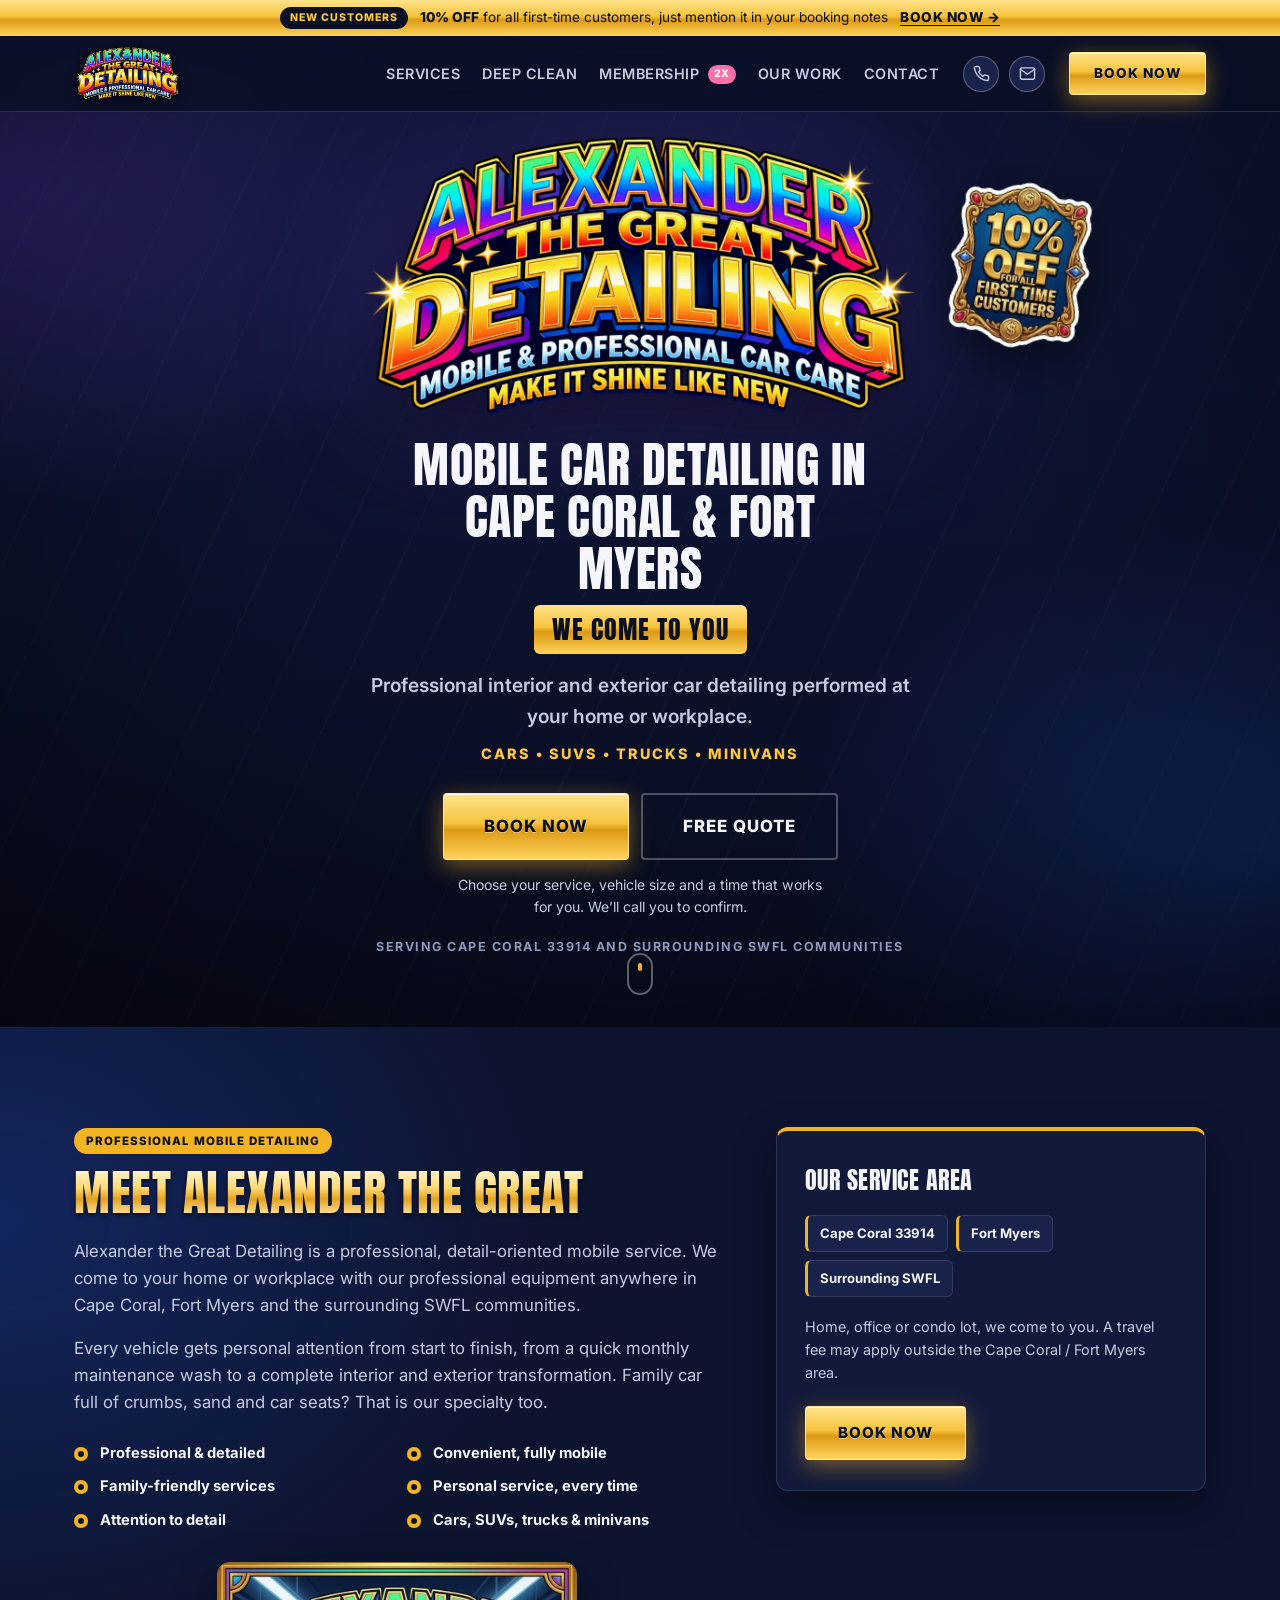
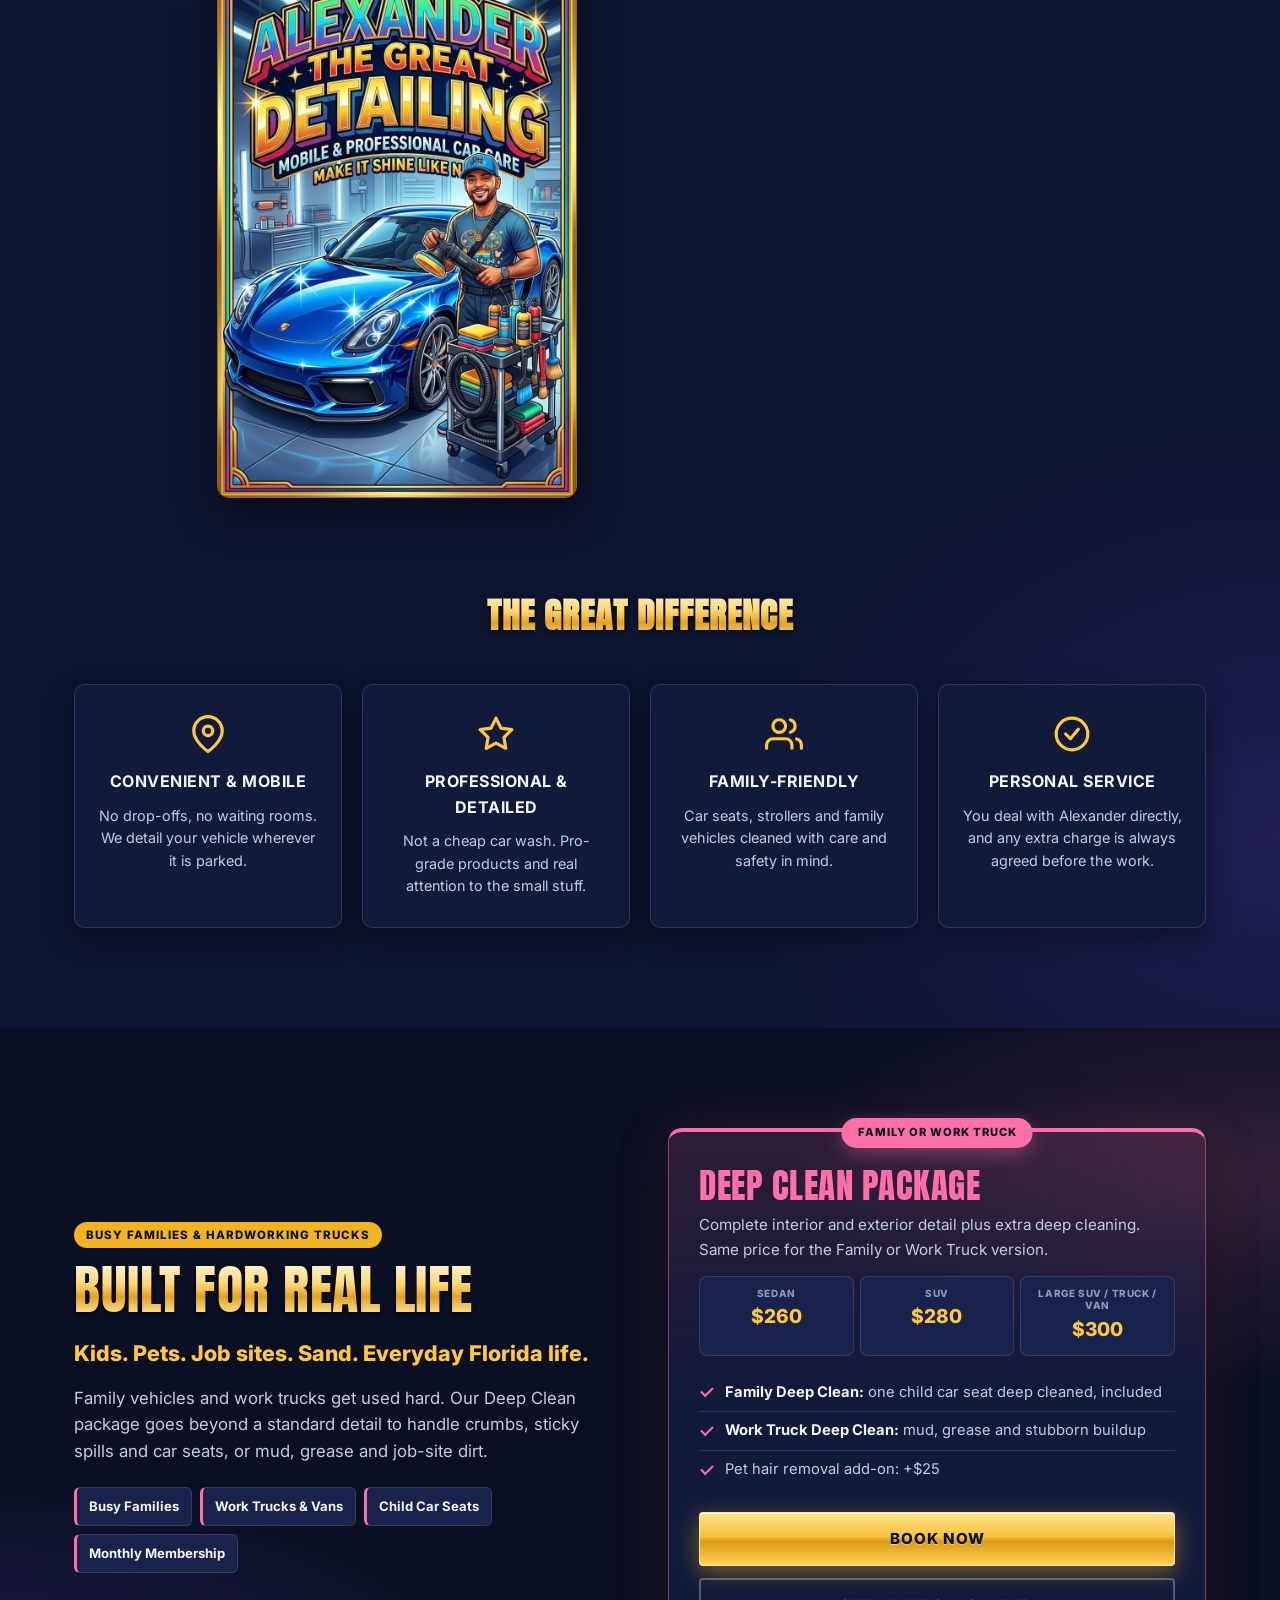
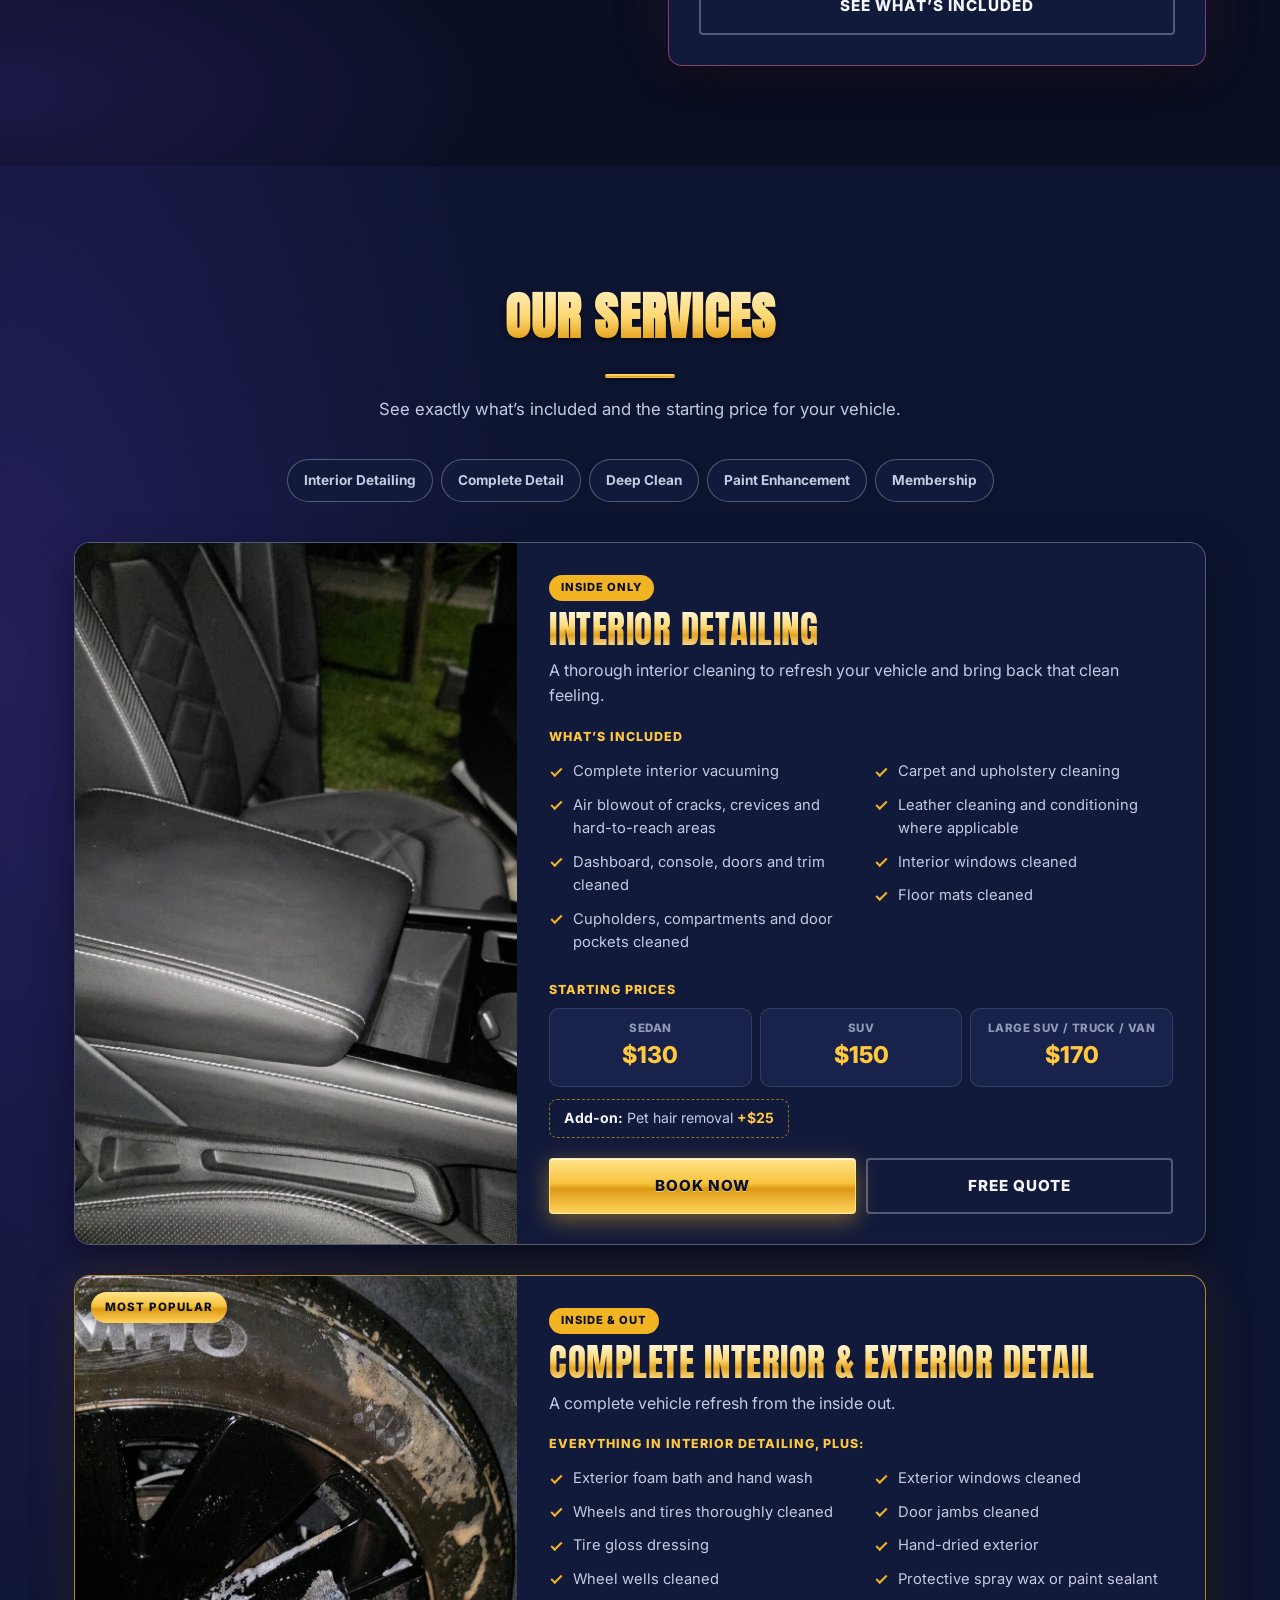
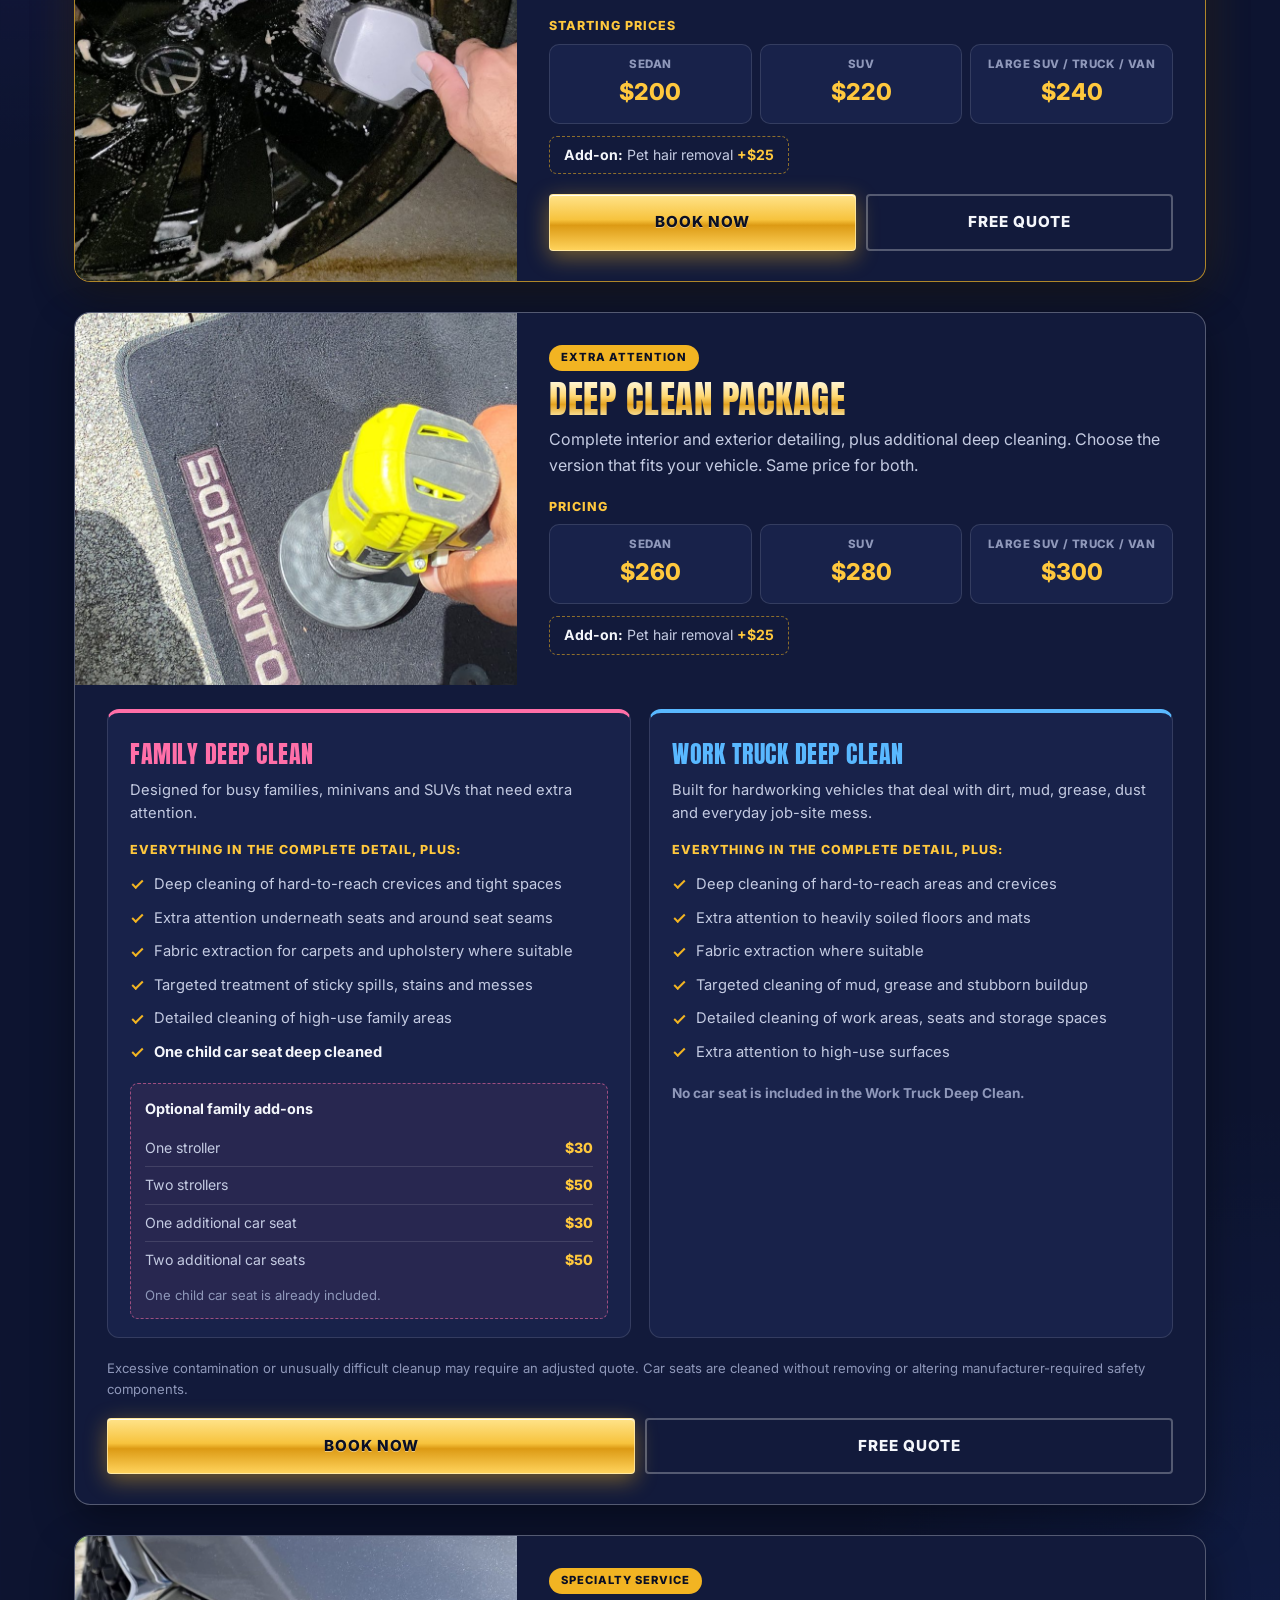
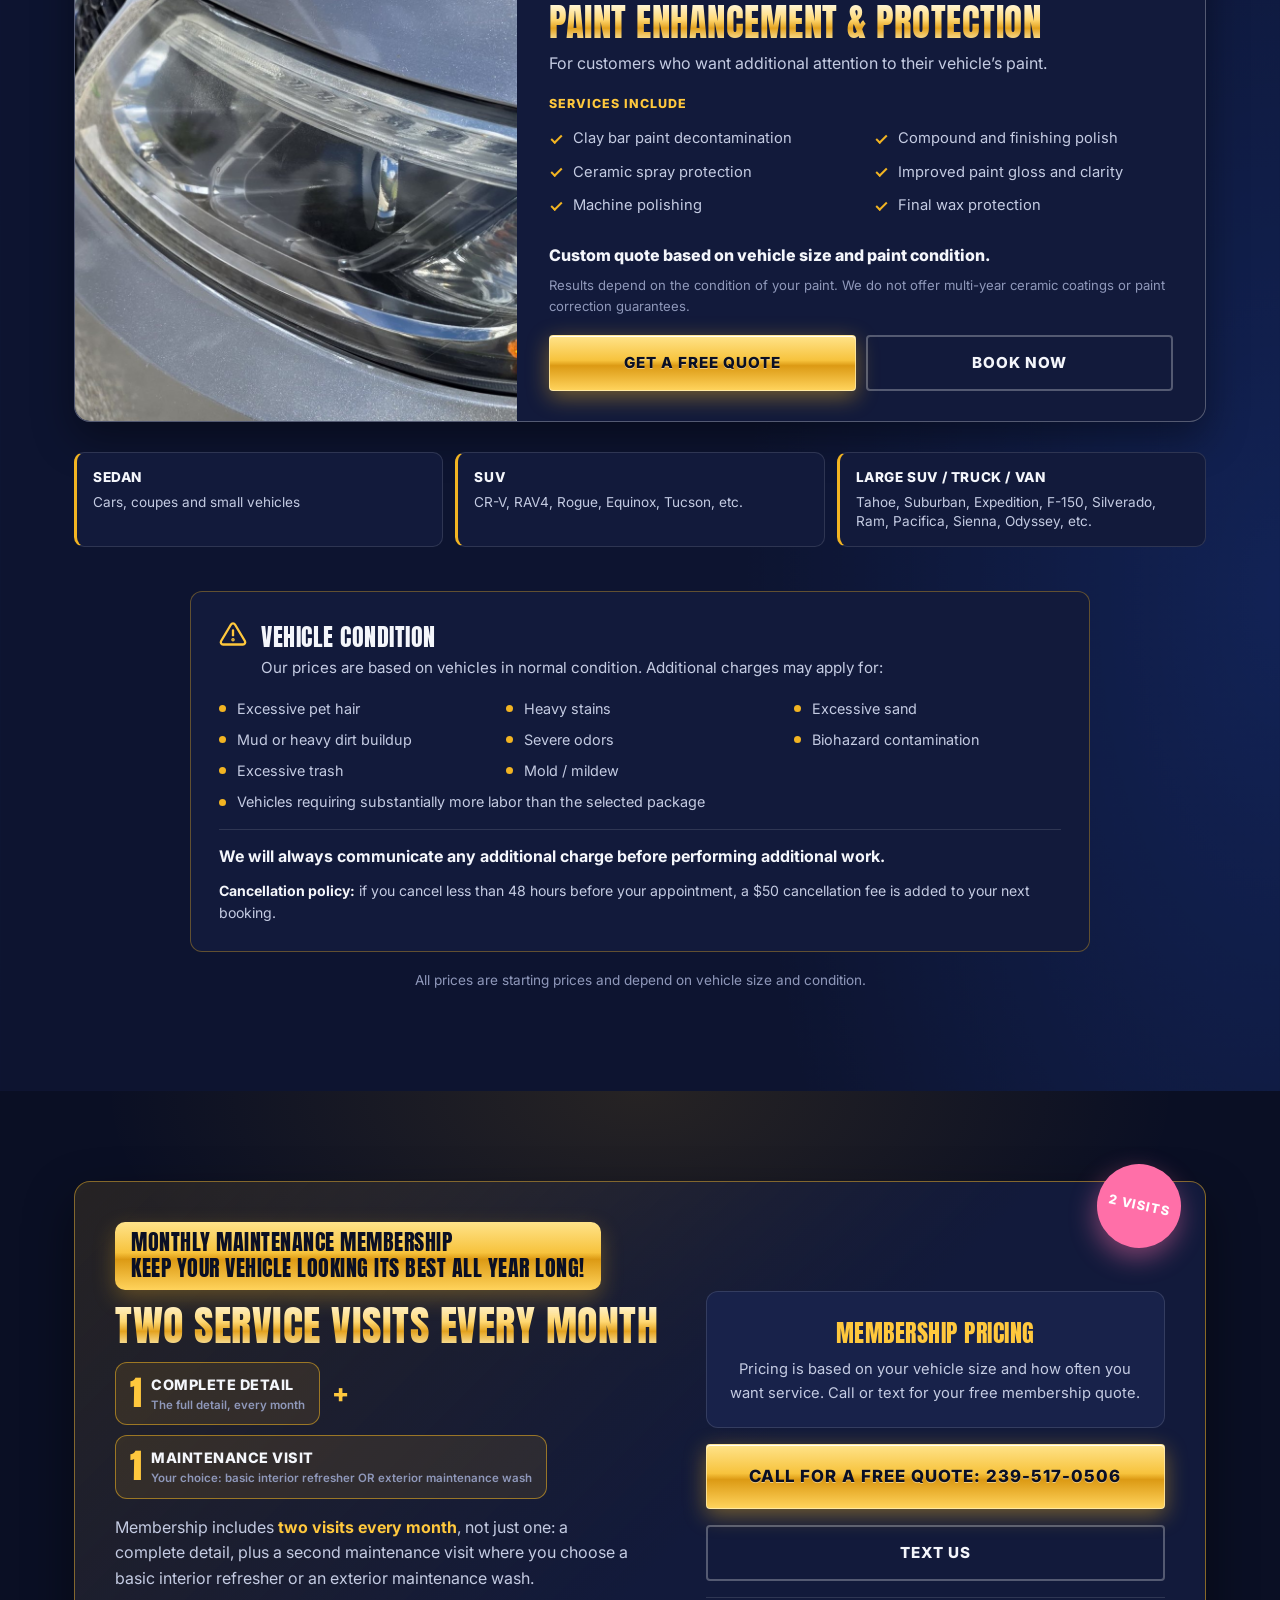
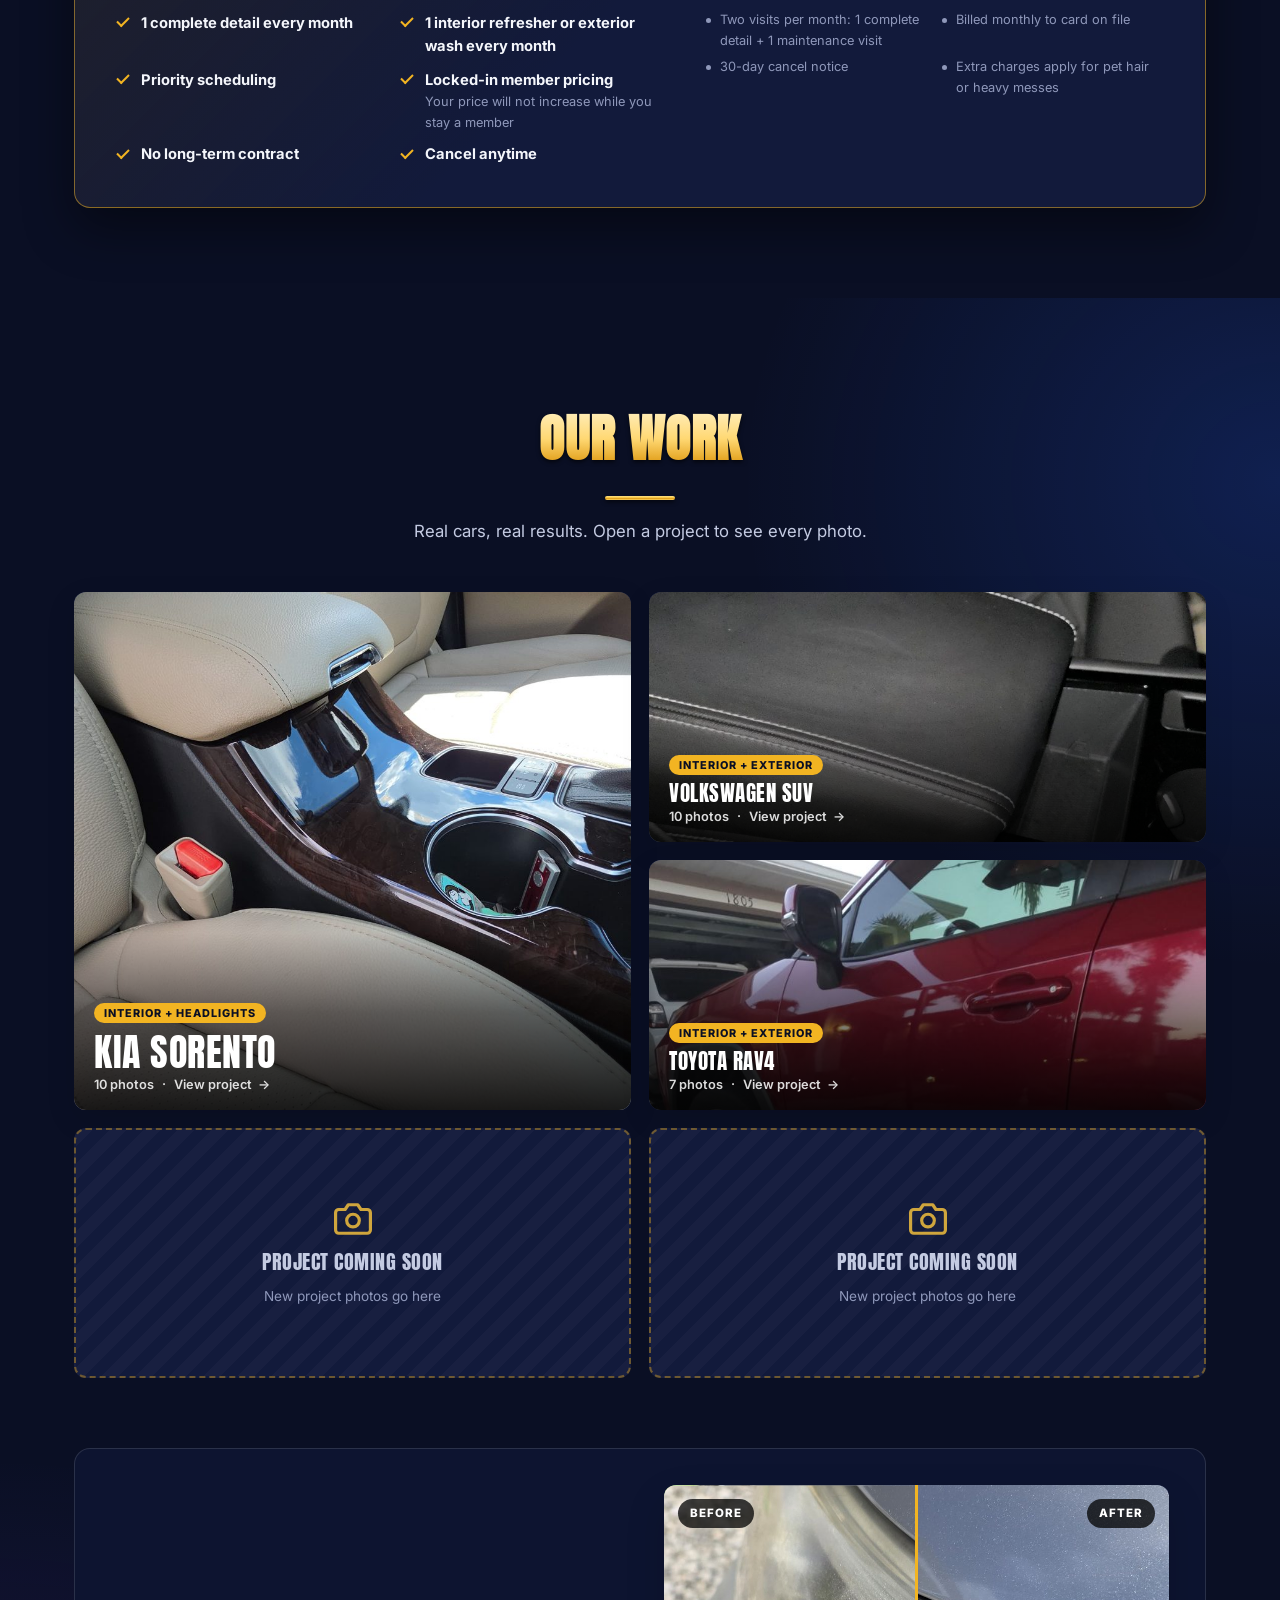
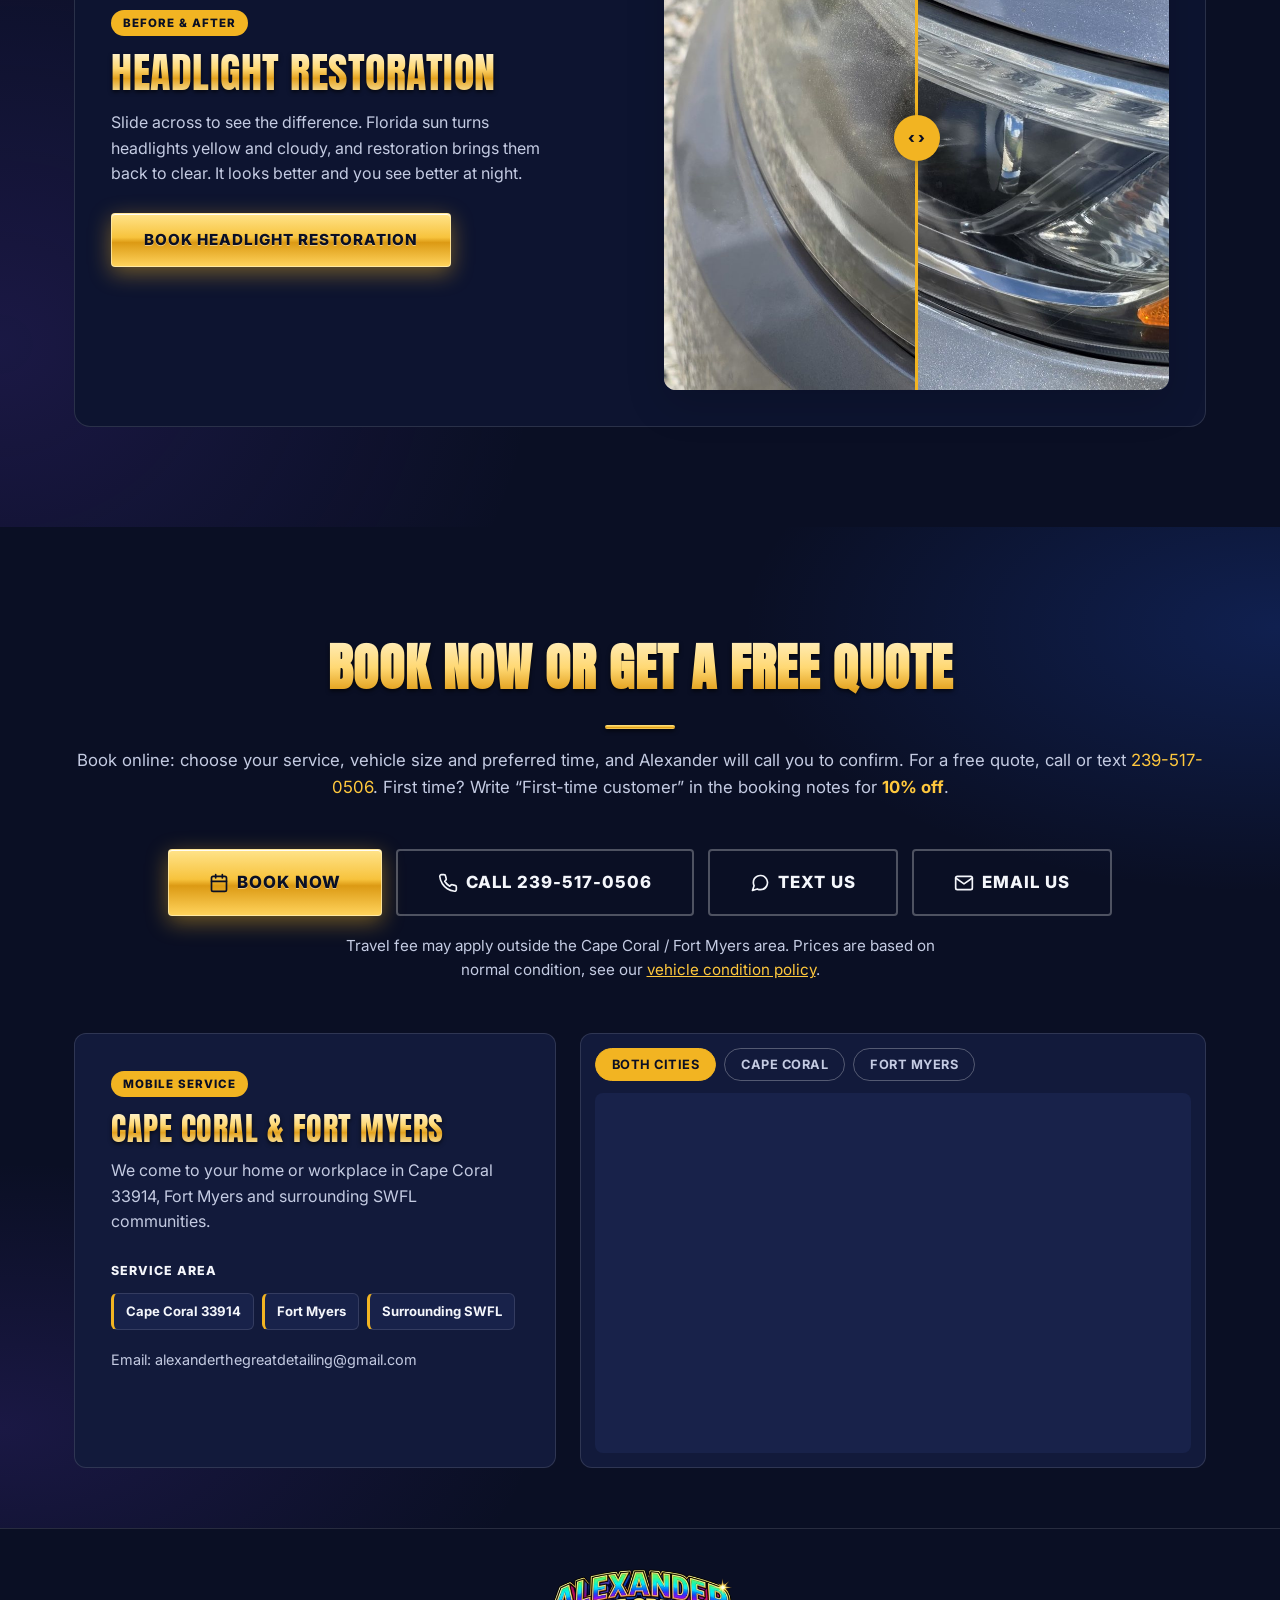
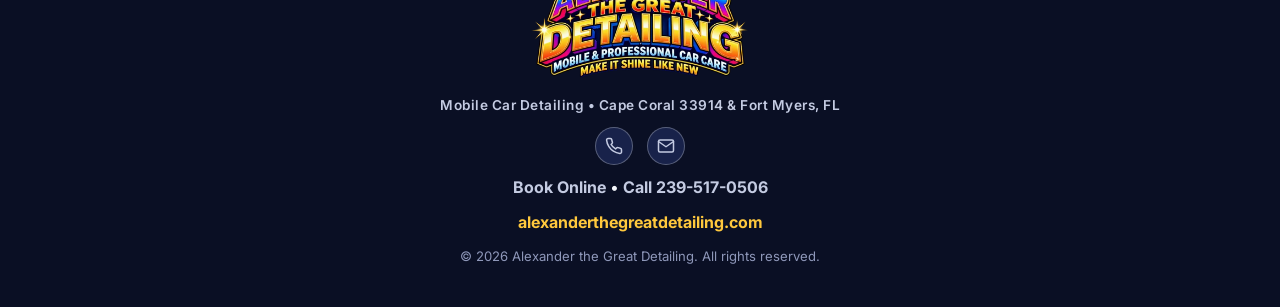
==== commit a26cf051: "Add Toyota RAV4 project to the gallery 7 photos (license plates and house number blurred) replace on" ====
--- a/index.html
+++ b/index.html
@@ -17,7 +17,7 @@
 <link rel="preconnect" href="https://fonts.googleapis.com">
 <link rel="preconnect" href="https://fonts.gstatic.com" crossorigin>
 <link href="https://fonts.googleapis.com/css2?family=Anton&family=Inter:wght@400;600;700;800&display=swap" rel="stylesheet">
-<link rel="stylesheet" href="css/style.css?v=20261102a">
+<link rel="stylesheet" href="css/style.css?v=20261105b">
 </head>
 <body>
 
@@ -540,11 +540,34 @@
           </ul>
         </div>
       </article>
-      <div class="project-card project-card--placeholder project-card--wide">
-        <svg viewBox="0 0 24 24" fill="none" stroke="currentColor" stroke-width="2" stroke-linecap="round" stroke-linejoin="round"><path d="M23 19a2 2 0 01-2 2H3a2 2 0 01-2-2V8a2 2 0 012-2h4l2-3h6l2 3h4a2 2 0 012 2z"/><circle cx="12" cy="13" r="4"/></svg>
-        <strong>Project Coming Soon</strong>
-        <span>New project photos go here</span>
-      </div>
+      <article class="project-card project-card--toyota-rav4 project-card--wide" data-project="toyota-rav4">
+        <button type="button" class="project-card__open" aria-haspopup="dialog" aria-label="Open project: Toyota RAV4">
+          <img class="project-card__img" src="assets/images/projects/toyota-rav4/01.jpg" alt="" loading="lazy">
+          <span class="project-card__overlay">
+            <span class="project-card__kicker">Interior + Exterior</span>
+            <span class="project-card__title">Toyota RAV4</span>
+            <span class="project-card__cta"><span class="project-card__count">7 photos</span><span class="project-card__more">View project</span></span>
+          </span>
+        </button>
+        <div class="project-data" hidden>
+          <p class="project-data__description">A complete interior and exterior detail on a red Toyota RAV4. The paint was hand washed and hand dried to a deep shine, the cargo area was cleaned out, and the dusty cup holders and console were detailed back to like new.</p>
+          <ul class="project-data__services">
+            <li>Hand Wash &amp; Dry</li>
+            <li>Interior Detail</li>
+            <li>Cargo Area</li>
+            <li>Console &amp; Cup Holders</li>
+          </ul>
+          <ul class="project-data__photos">
+            <li><a href="assets/images/projects/toyota-rav4/01.jpg" data-thumb="assets/images/projects/toyota-rav4/01-thumb.jpg">Finished: hand-washed and hand-dried side profile</a></li>
+            <li><a href="assets/images/projects/toyota-rav4/02.jpg" data-thumb="assets/images/projects/toyota-rav4/02-thumb.jpg">Rear view after the exterior wash</a></li>
+            <li><a href="assets/images/projects/toyota-rav4/03.jpg" data-thumb="assets/images/projects/toyota-rav4/03-thumb.jpg">Clean, glossy finish on the tailgate</a></li>
+            <li><a href="assets/images/projects/toyota-rav4/04.jpg" data-thumb="assets/images/projects/toyota-rav4/04-thumb.jpg">Cargo area vacuumed and wiped down</a></li>
+            <li><a href="assets/images/projects/toyota-rav4/05.jpg" data-thumb="assets/images/projects/toyota-rav4/05-thumb.jpg">Checking the door edges and lower trim</a></li>
+            <li><a href="assets/images/projects/toyota-rav4/06.jpg" data-thumb="assets/images/projects/toyota-rav4/06-thumb.jpg">Cup holders before: dust and buildup</a></li>
+            <li><a href="assets/images/projects/toyota-rav4/07.jpg" data-thumb="assets/images/projects/toyota-rav4/07-thumb.jpg">Cup holders after: detailed and clean</a></li>
+          </ul>
+        </div>
+      </article>
       <div class="project-card project-card--placeholder project-card--wide">
         <svg viewBox="0 0 24 24" fill="none" stroke="currentColor" stroke-width="2" stroke-linecap="round" stroke-linejoin="round"><path d="M23 19a2 2 0 01-2 2H3a2 2 0 01-2-2V8a2 2 0 012-2h4l2-3h6l2 3h4a2 2 0 012 2z"/><circle cx="12" cy="13" r="4"/></svg>
         <strong>Project Coming Soon</strong>
@@ -696,6 +719,6 @@
   <a href="book.html" class="mobile-bar__btn mobile-bar__btn--book">Book Now</a>
 </div>
 
-<script src="js/main.js?v=20261102a"></script>
+<script src="js/main.js?v=20261105b"></script>
 </body>
 </html>
--- a/css/style.css
+++ b/css/style.css
@@ -3130,6 +3130,7 @@
 
 /* ---------- Gallery: VW SUV ---------- */
 .project-card--vw-suv .project-card__img { object-position: 50% 60%; }
+.project-card--toyota-rav4 .project-card__img { object-position: 50% 28%; }
 
 /* ---------- Monthly plan: 2 washes a month ---------- */
 .plan__card { position: relative; }
@@ -3553,6 +3554,22 @@
   .plan__new { width: 66px; height: 66px; font-size: 0.7rem; }
 }
 
+/* ---------- Booking page: single Square button ---------- */
+.book-cta { display: flex; flex-direction: column; align-items: center; gap: 10px; margin: 6px auto 0; }
+
+.book-cta__btn {
+  min-width: min(100%, 420px);
+  padding: 22px 36px;
+  font-size: 1.15rem;
+  gap: 12px;
+  white-space: normal;
+}
+
+.book-cta__btn svg { width: 24px; height: 24px; flex-shrink: 0; }
+.book-cta__note { font-size: 0.85rem; color: var(--ink-faint); }
+
+@media (max-width: 540px) { .book-cta__btn { width: 100%; padding: 20px 18px; } }
+
 @media (prefers-reduced-motion: reduce) {
   html { scroll-behavior: auto; }
   *, *::before, *::after { animation-duration: 0.01ms !important; animation-delay: 0s !important; transition-duration: 0.01ms !important; }
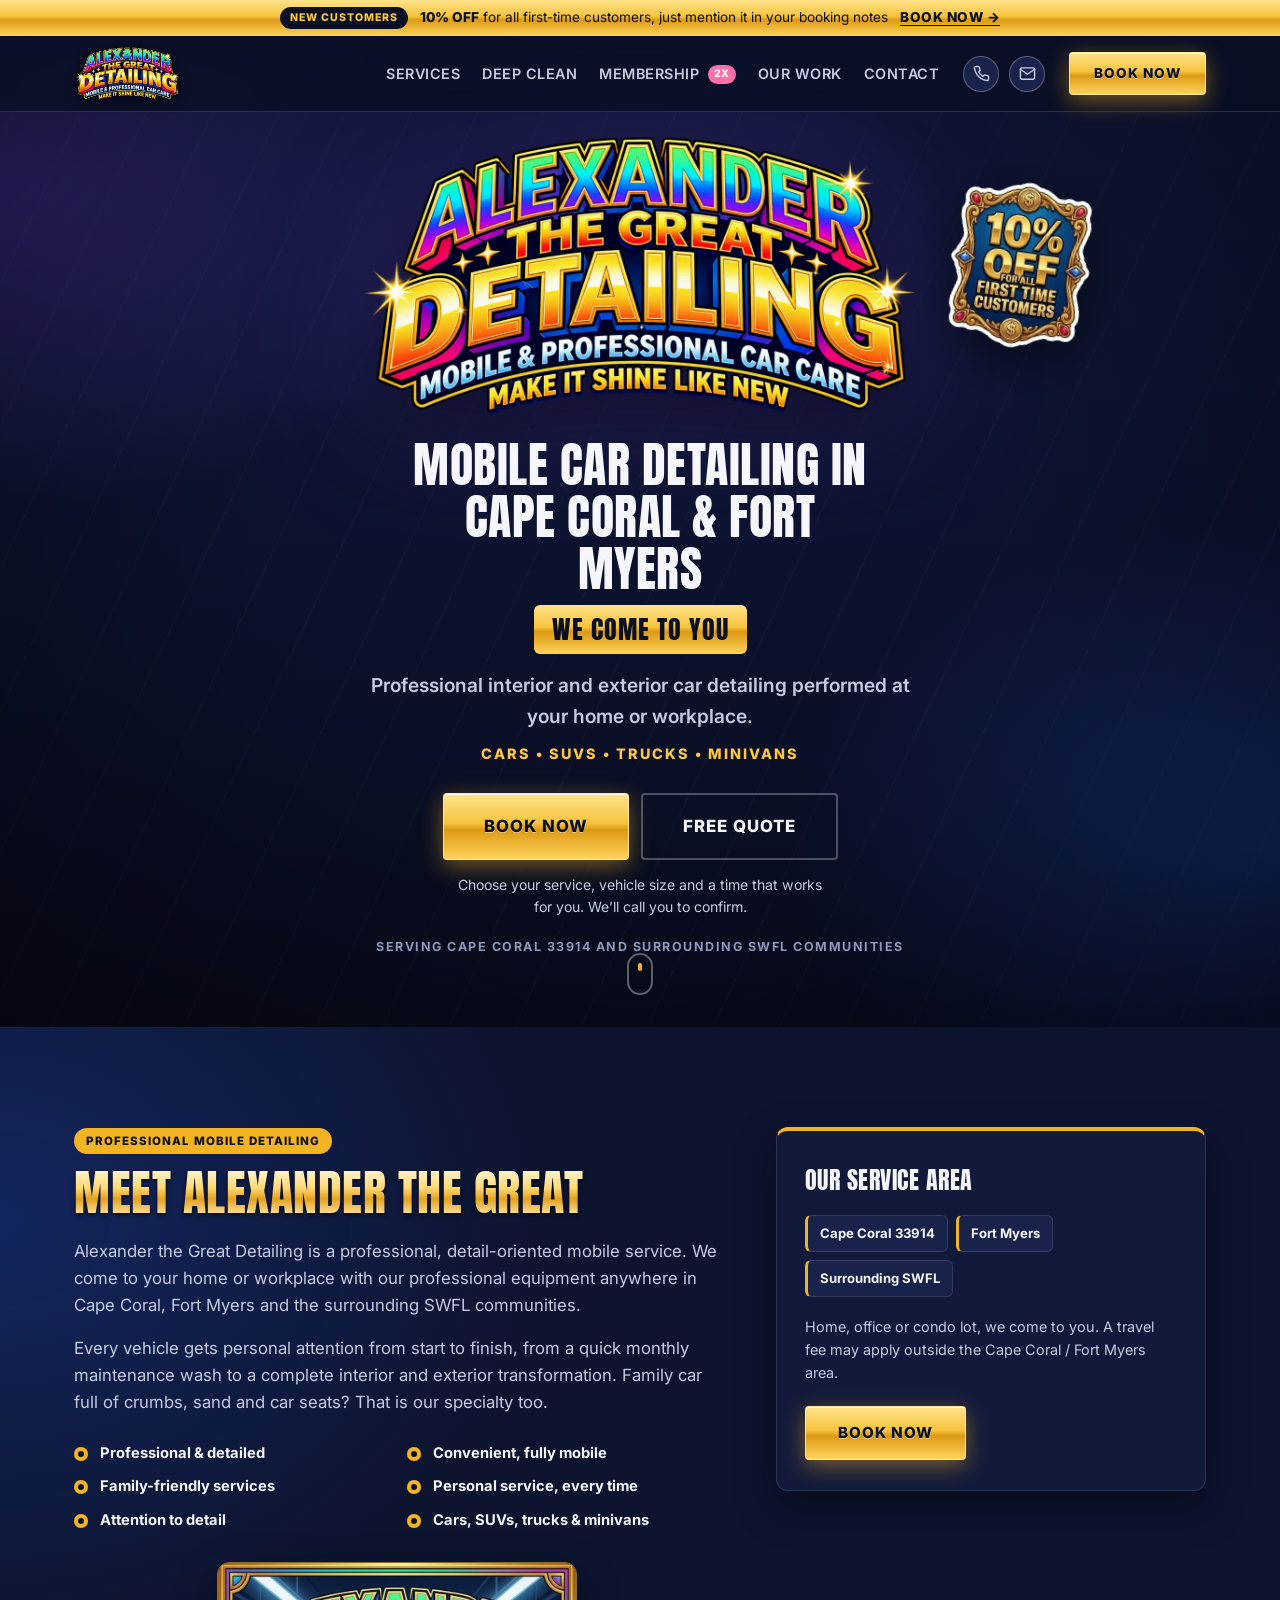
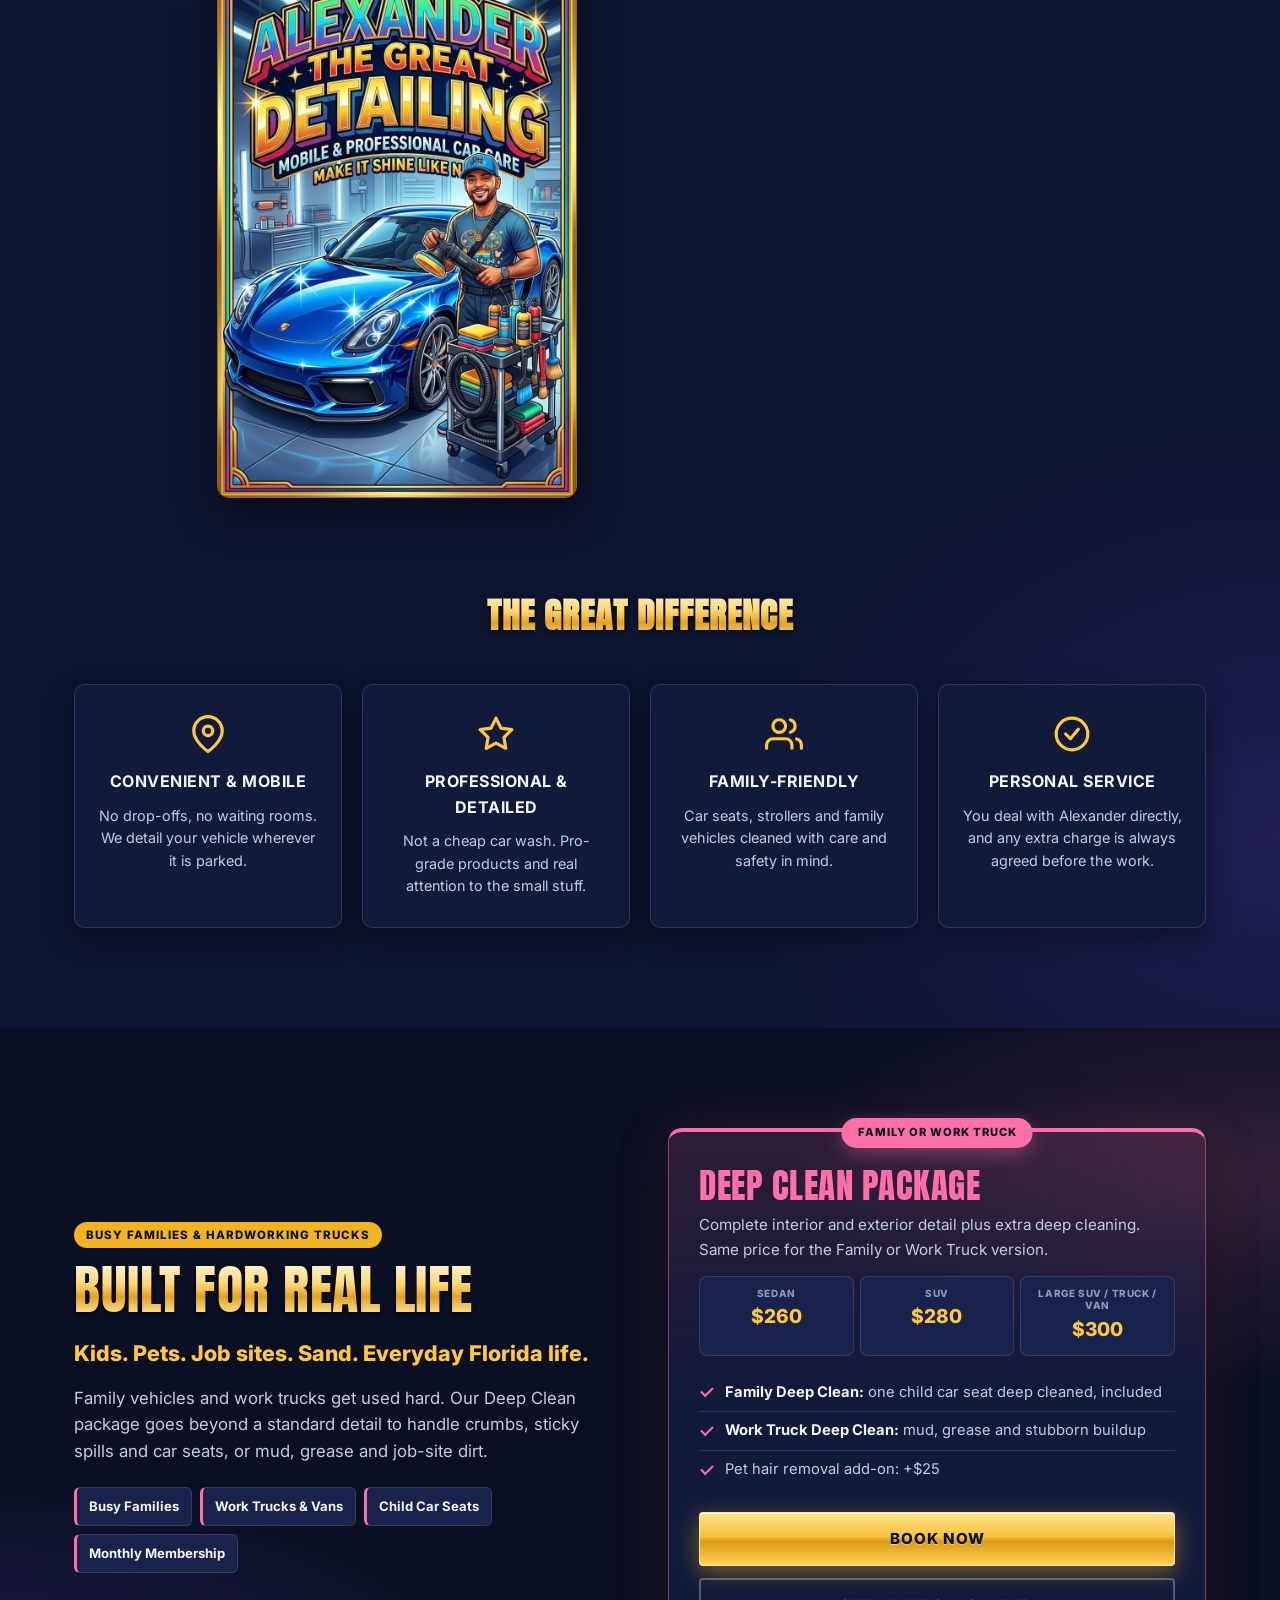
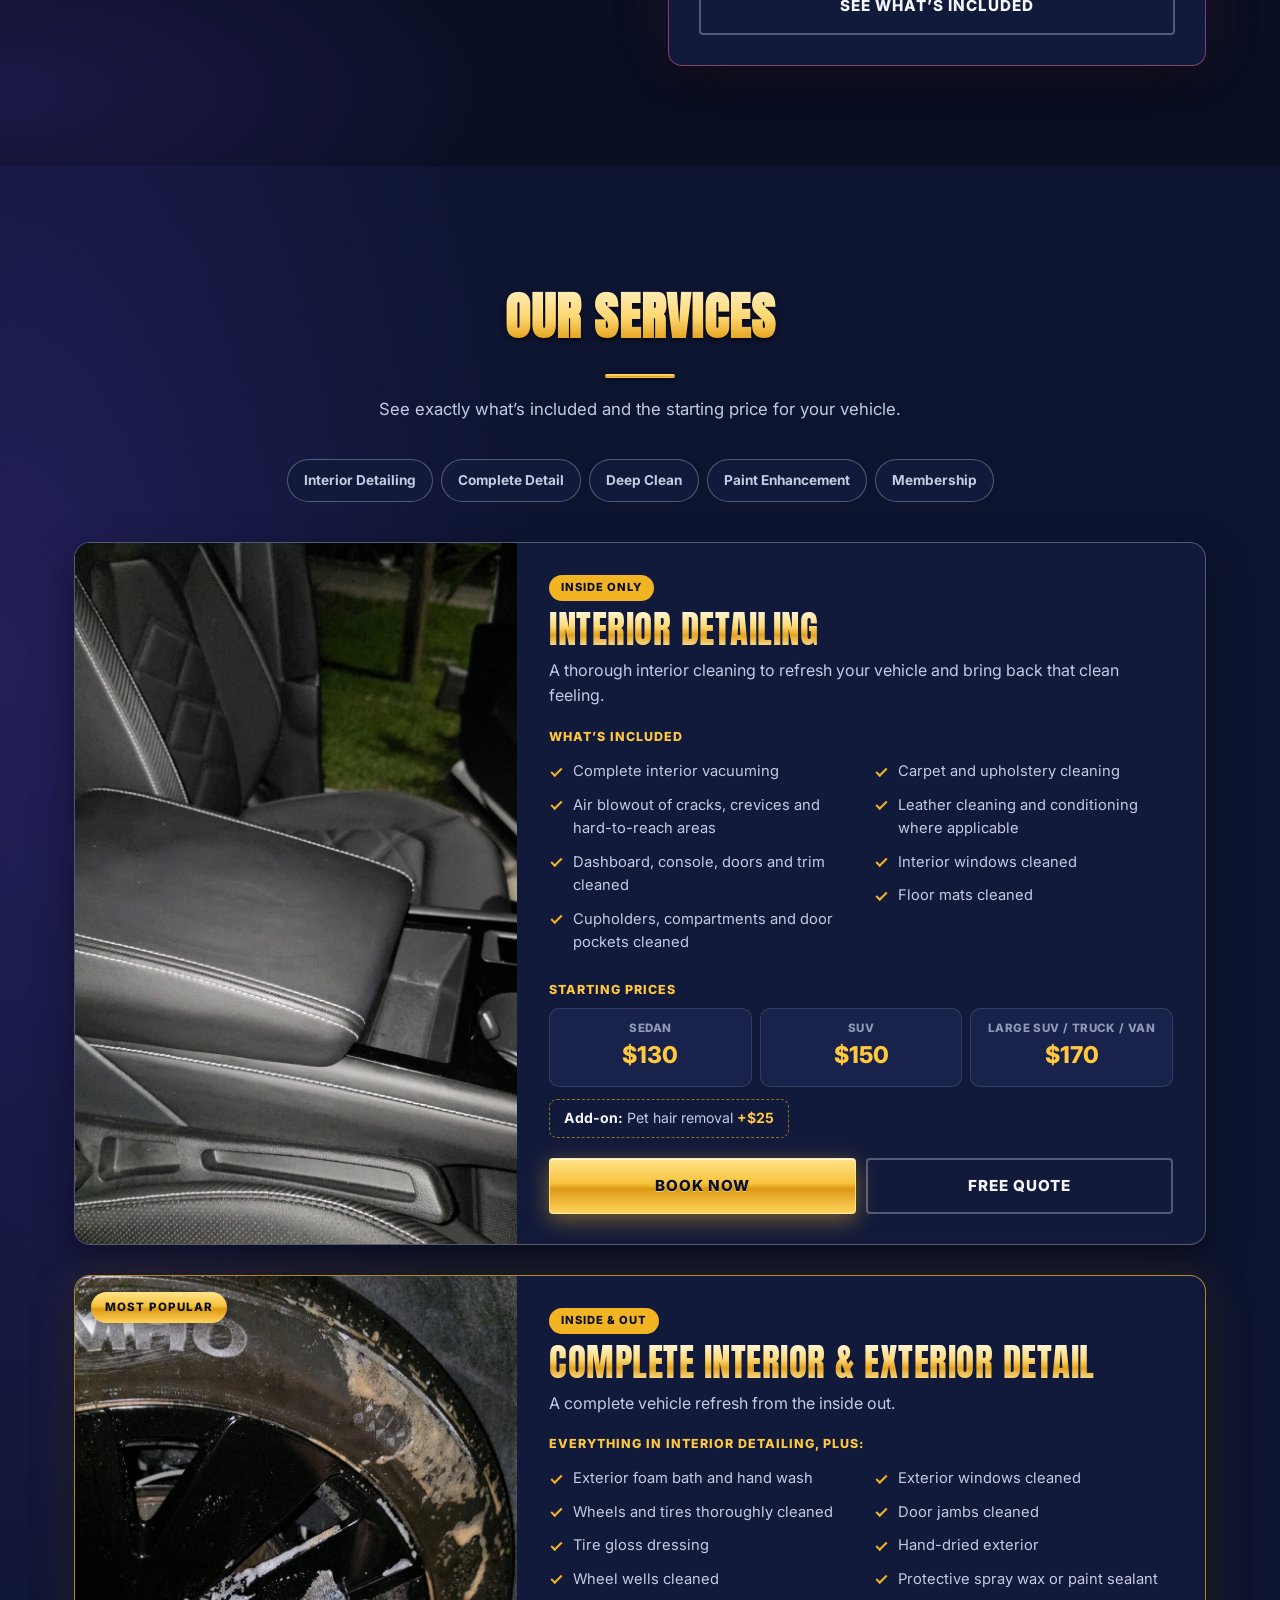
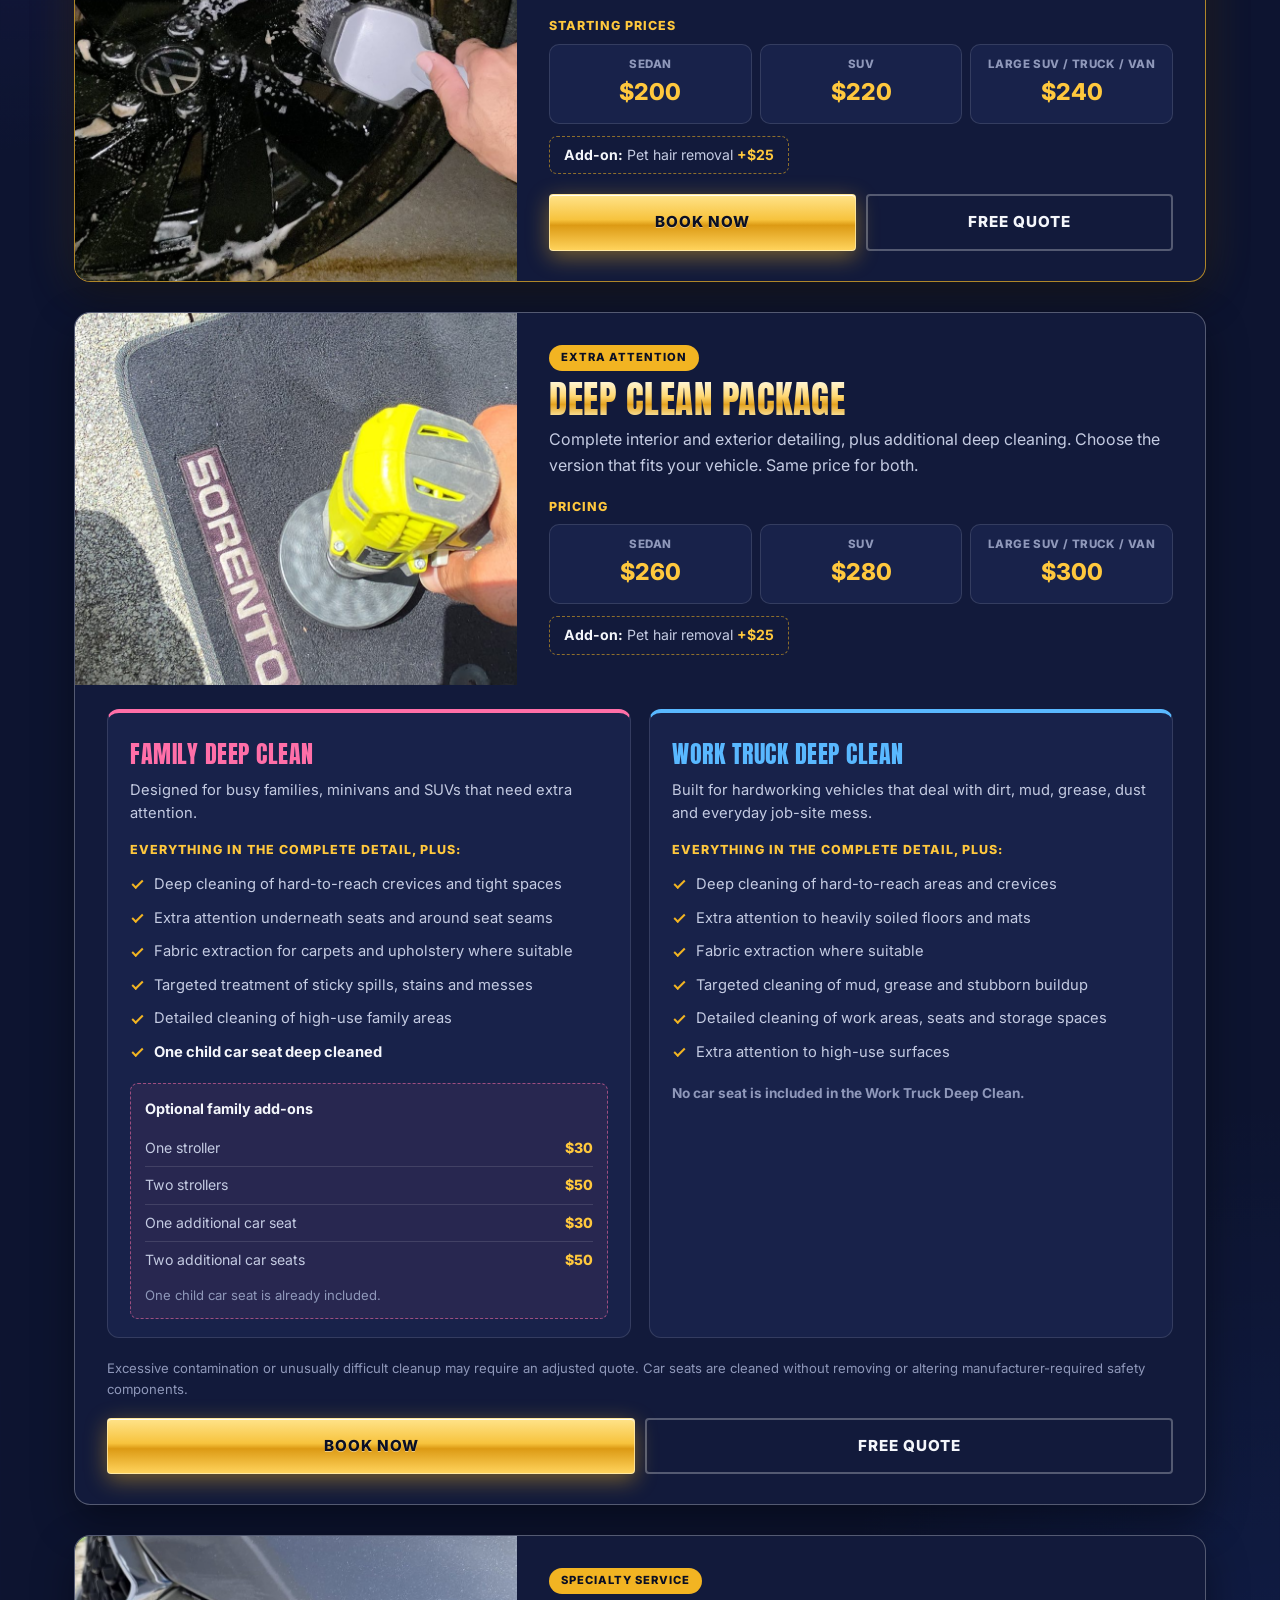
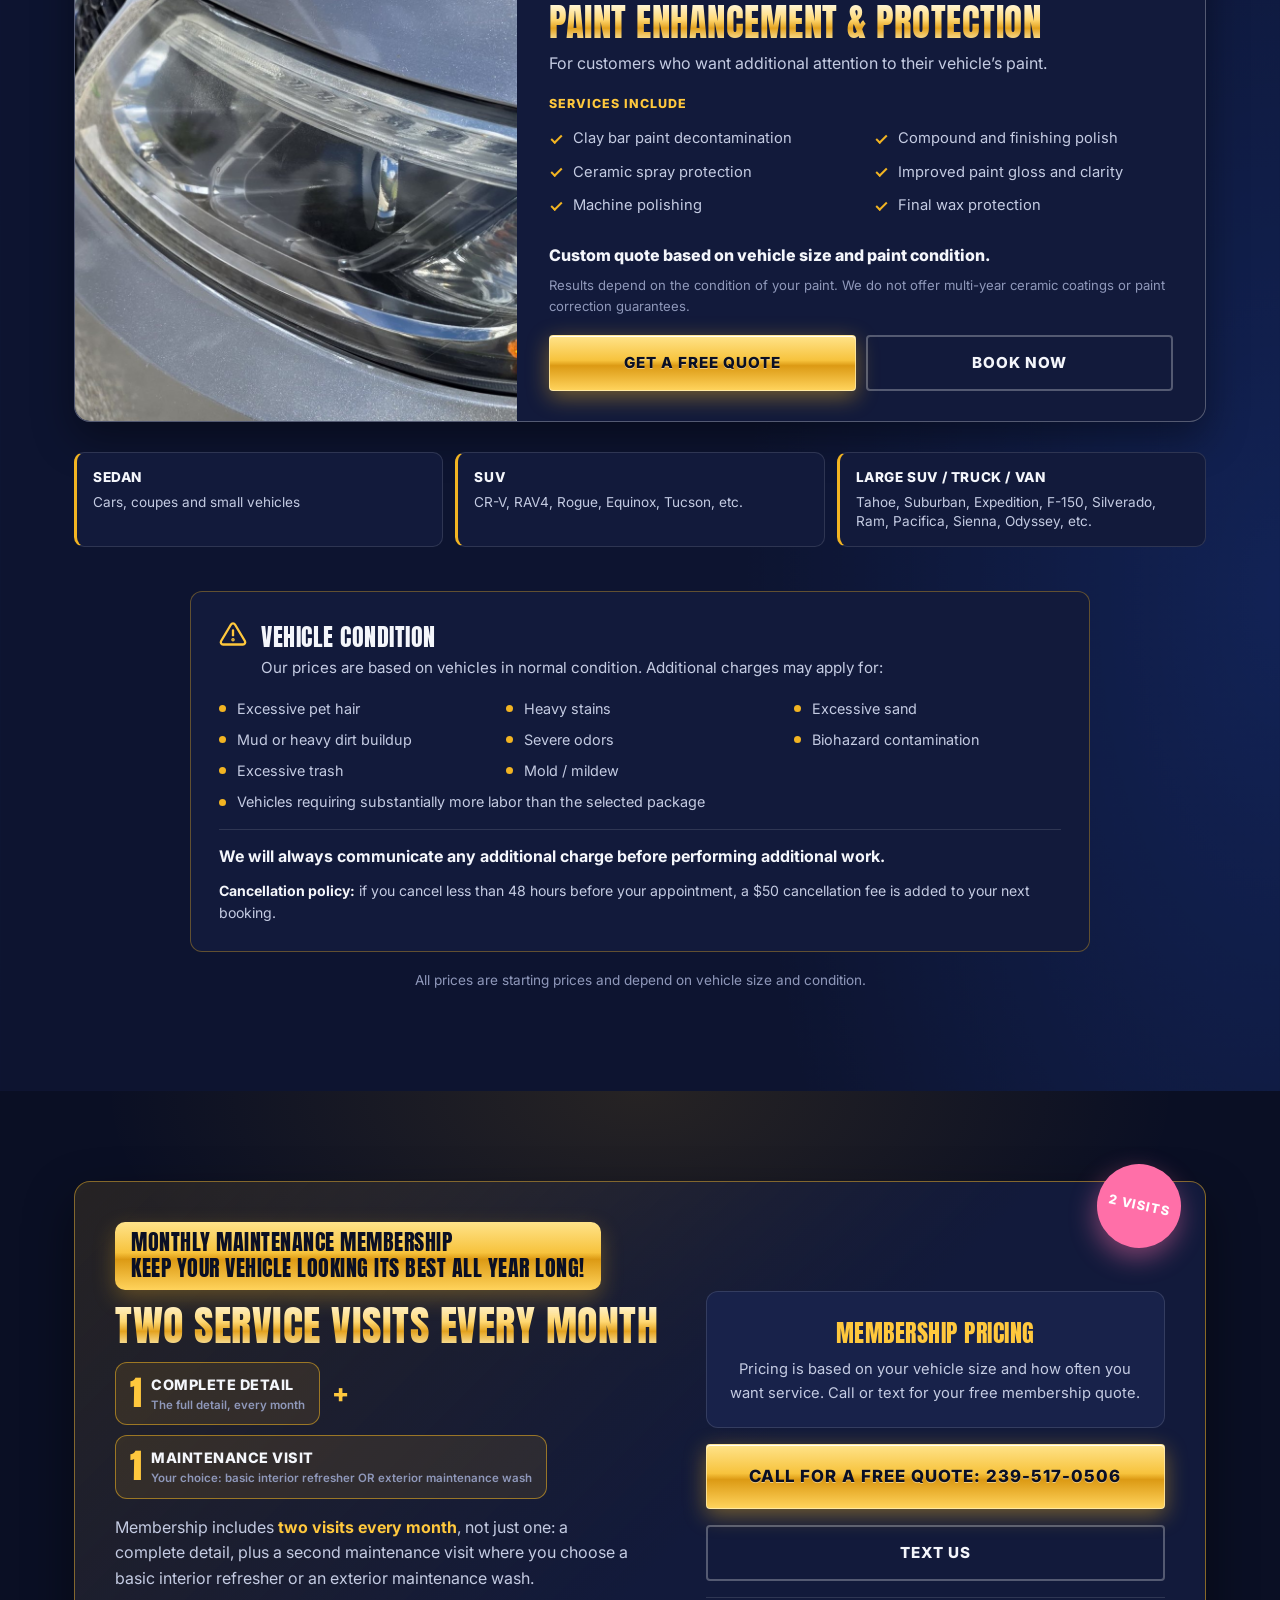
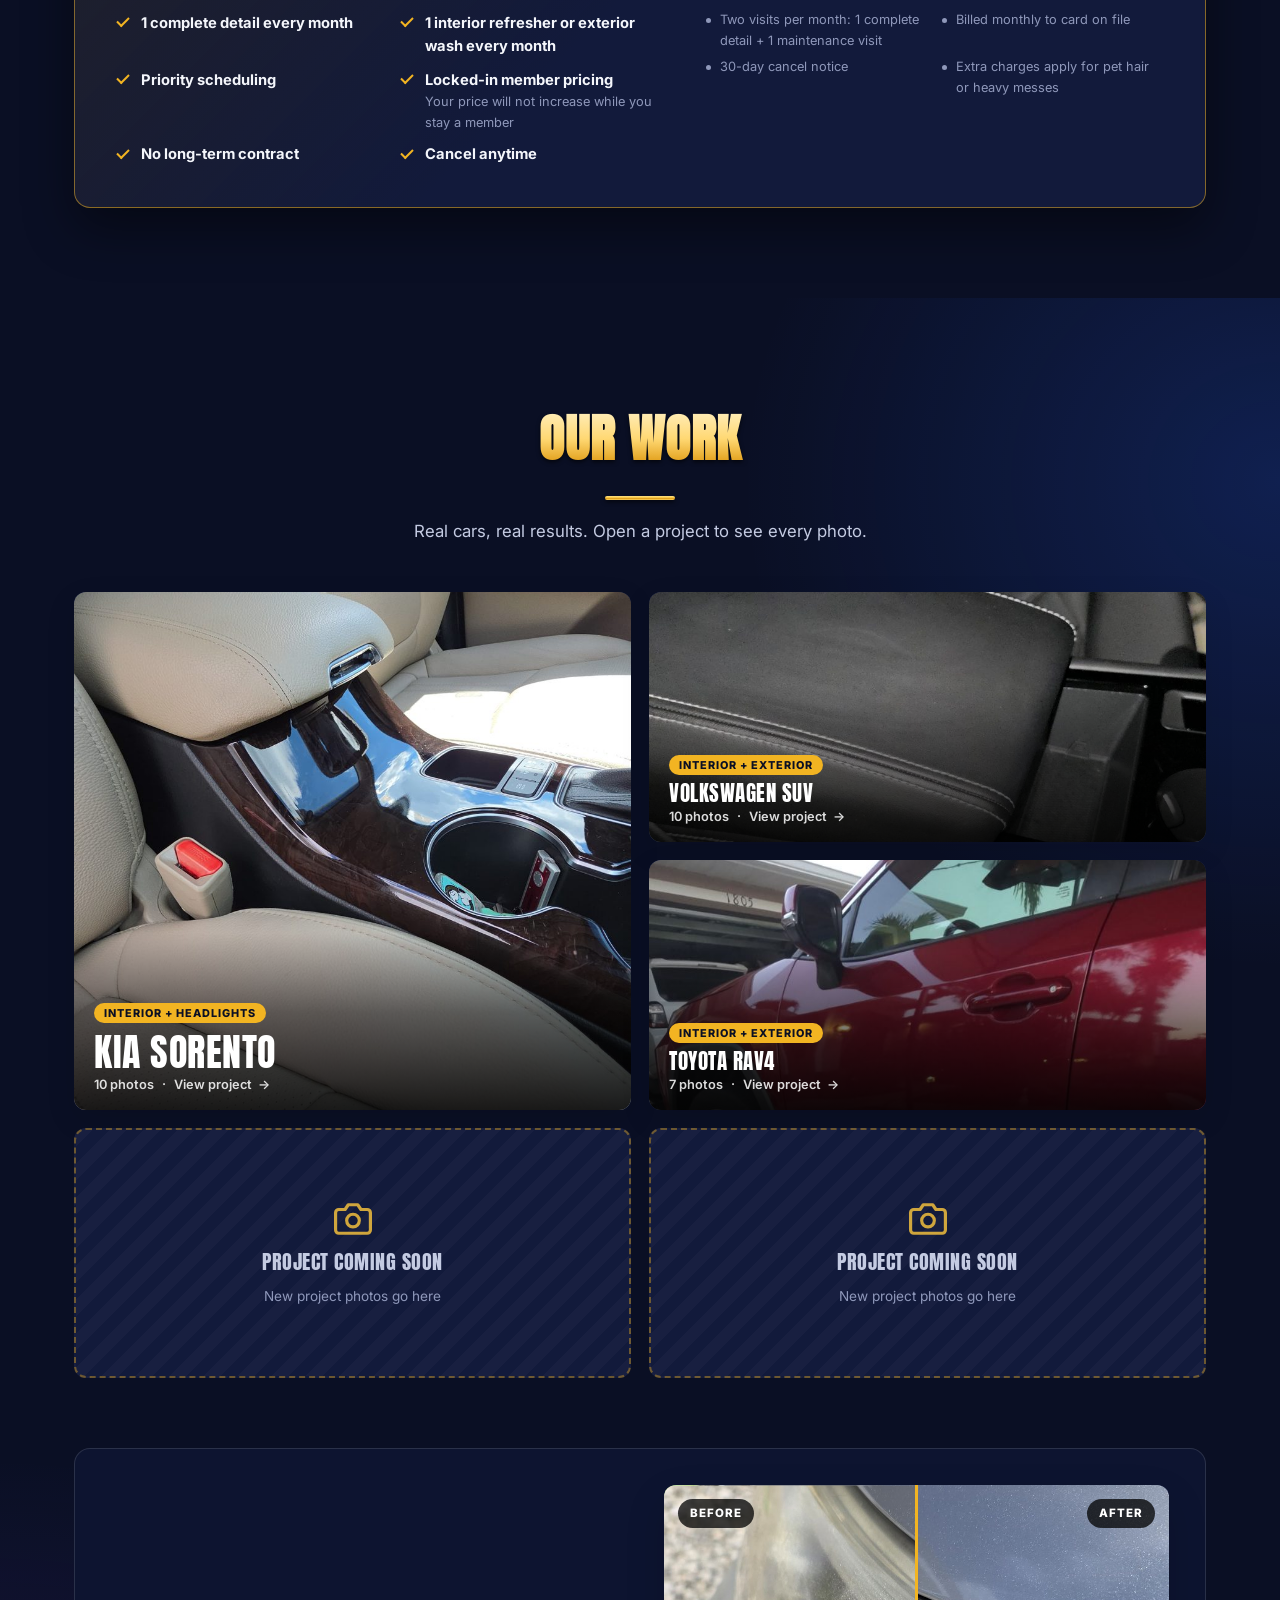
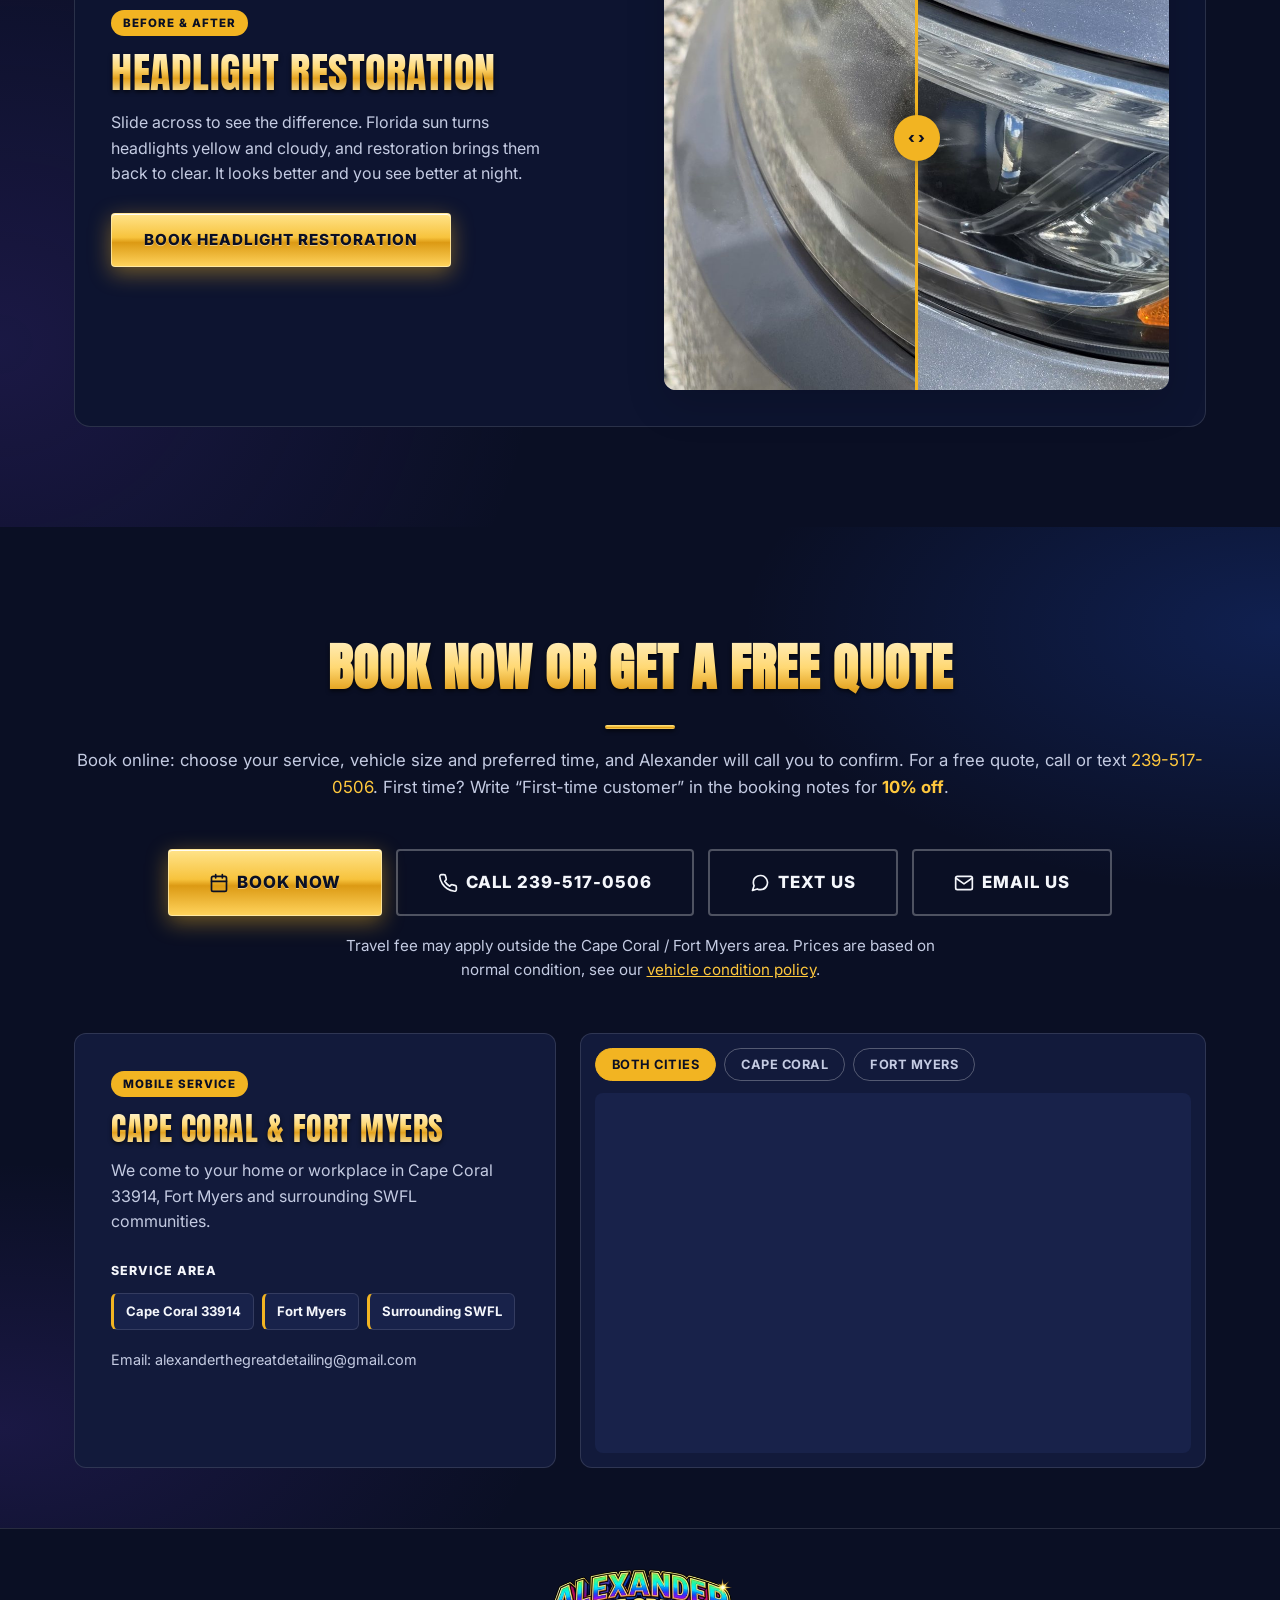
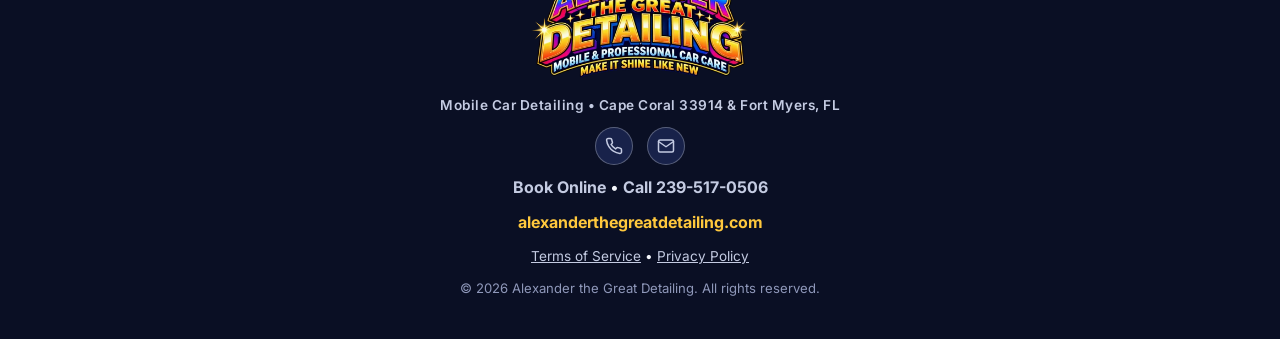
==== commit 769fb142: "Add Terms of Service and Privacy Policy pages Co-Authored-By: Claude Opus 5.5 <noreply@anthropic.com" ====
--- a/index.html
+++ b/index.html
@@ -17,7 +17,7 @@
 <link rel="preconnect" href="https://fonts.googleapis.com">
 <link rel="preconnect" href="https://fonts.gstatic.com" crossorigin>
 <link href="https://fonts.googleapis.com/css2?family=Anton&family=Inter:wght@400;600;700;800&display=swap" rel="stylesheet">
-<link rel="stylesheet" href="css/style.css?v=20261105b">
+<link rel="stylesheet" href="css/style.css?v=20261105c">
 </head>
 <body>
 
@@ -671,6 +671,7 @@
     </div>
     <p class="footer__phone"><a href="book.html">Book Online</a> &bull; <a href="tel:2395170506">Call 239-517-0506</a></p>
     <p class="footer__site"><a href="https://alexanderthegreatdetailing.com">alexanderthegreatdetailing.com</a></p>
+    <p class="footer__legal"><a href="terms.html">Terms of Service</a> &bull; <a href="privacy.html">Privacy Policy</a></p>
     <p class="footer__copy">&copy; <span id="year"></span> Alexander the Great Detailing. All rights reserved.</p>
   </div>
 </footer>
@@ -719,6 +720,6 @@
   <a href="book.html" class="mobile-bar__btn mobile-bar__btn--book">Book Now</a>
 </div>
 
-<script src="js/main.js?v=20261105b"></script>
+<script src="js/main.js?v=20261105c"></script>
 </body>
 </html>
--- a/css/style.css
+++ b/css/style.css
@@ -3576,3 +3576,23 @@
   .hero__logo, .hero__tagline, .hero__cta, .hero__title, .hero__we-come, .hero__vehicles, .hero__cta-note, .hero__cta--quote { opacity: 1; transform: none; }
   .hero__offer { opacity: 1; }
 }
+
+/* ---------- Legal pages (terms / privacy) ---------- */
+.legal { padding: calc(var(--header-height) + var(--promo-h) + 50px) 0 70px; }
+.legal__inner { max-width: 820px; }
+.legal__meta { text-align: center; color: var(--ink-faint); font-size: 0.9rem; margin: -6px 0 30px; }
+.legal__intro, .legal__section { color: var(--ink-soft); line-height: 1.7; overflow-wrap: anywhere; }
+.legal__intro p, .legal__section p { margin-bottom: 12px; }
+.legal__section { margin-top: 30px; padding-top: 24px; border-top: 1px solid var(--line-strong); }
+.legal__section h2 {
+  font-family: var(--font-display); font-weight: 400; text-transform: uppercase; letter-spacing: 0.5px;
+  font-size: 1.35rem; color: var(--ink); margin-bottom: 12px;
+}
+.legal__section ul { margin: 0 0 14px 20px; display: grid; gap: 6px; }
+.legal__section strong { color: var(--ink); }
+.legal a { color: var(--gold-text); text-decoration: underline; }
+.legal__other { margin-top: 40px; text-align: center; color: var(--ink-faint); }
+.footer__legal { font-size: 0.85rem; }
+.footer__legal a { color: var(--ink-soft); text-decoration: underline; }
+.footer__legal a:hover { color: var(--gold); }
+@media (max-width: 760px) { .legal { padding: calc(var(--header-height) + var(--promo-h) + 30px) 0 50px; } }
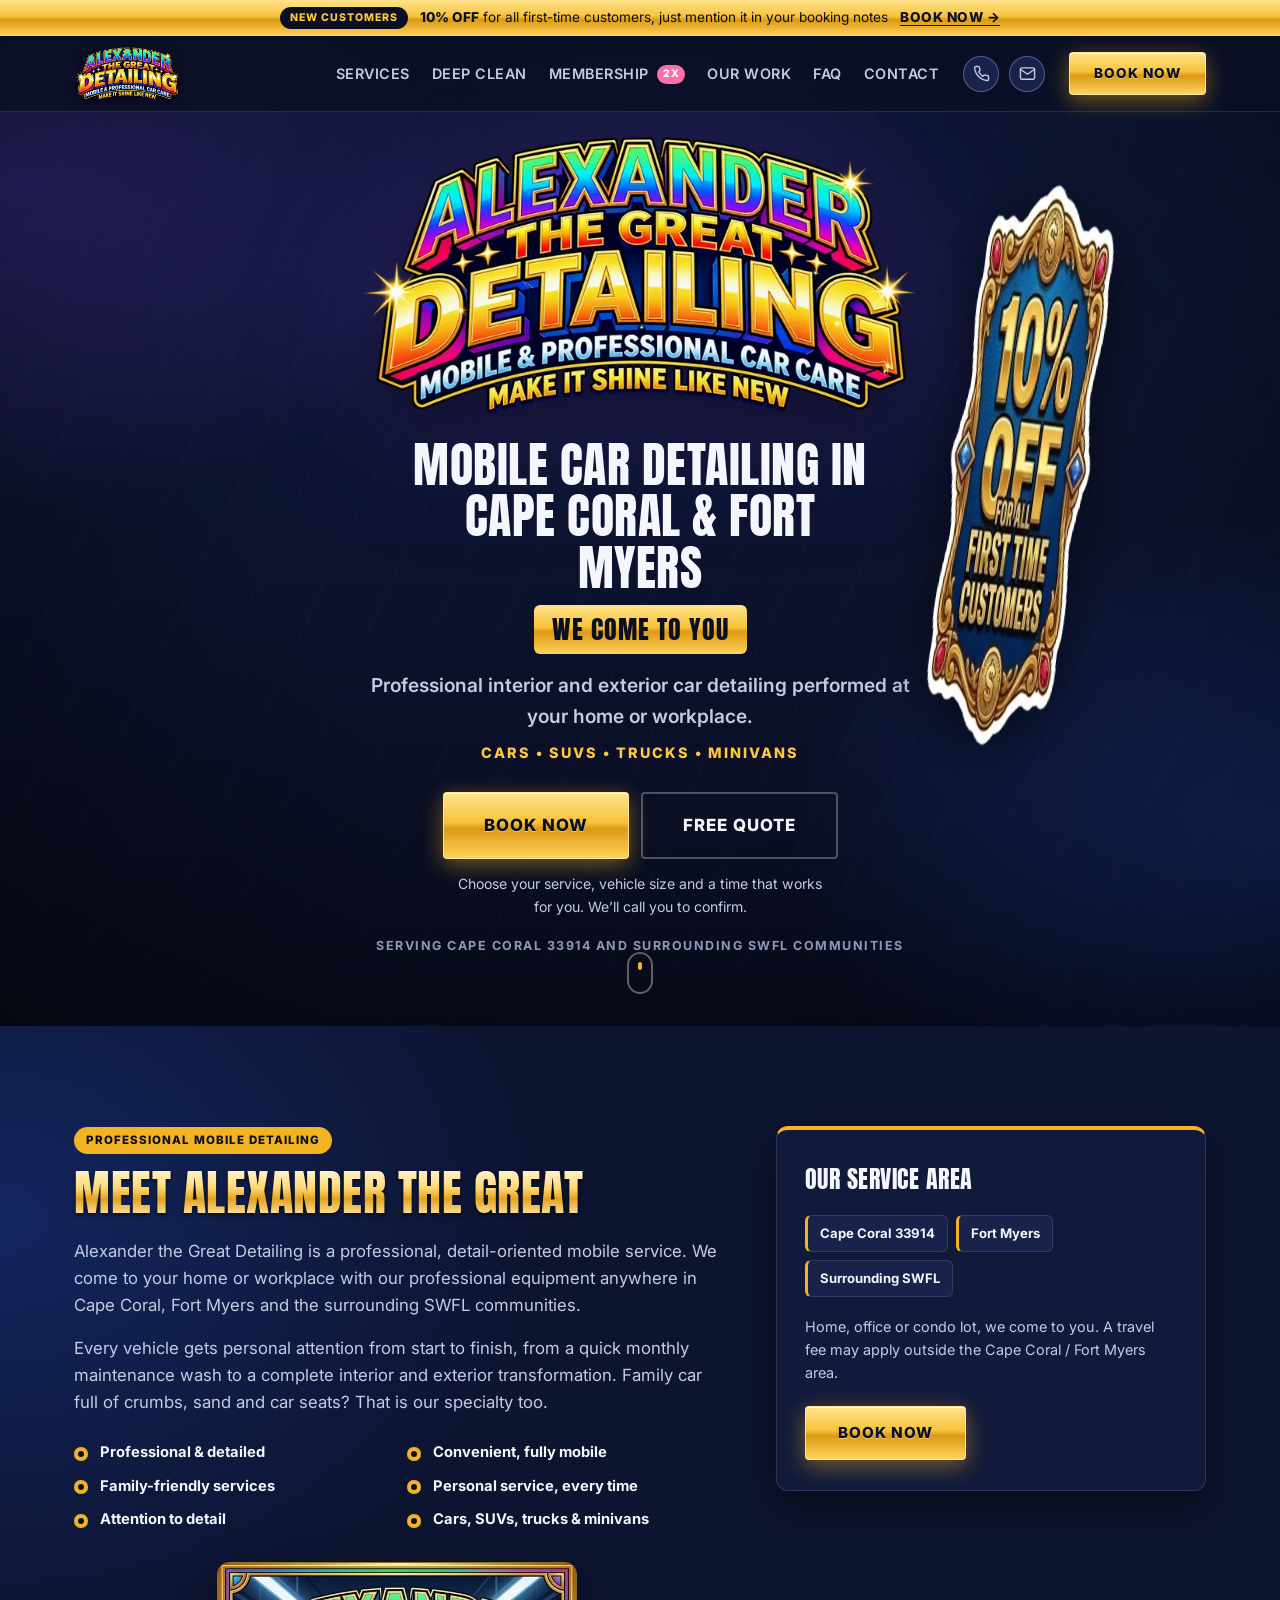
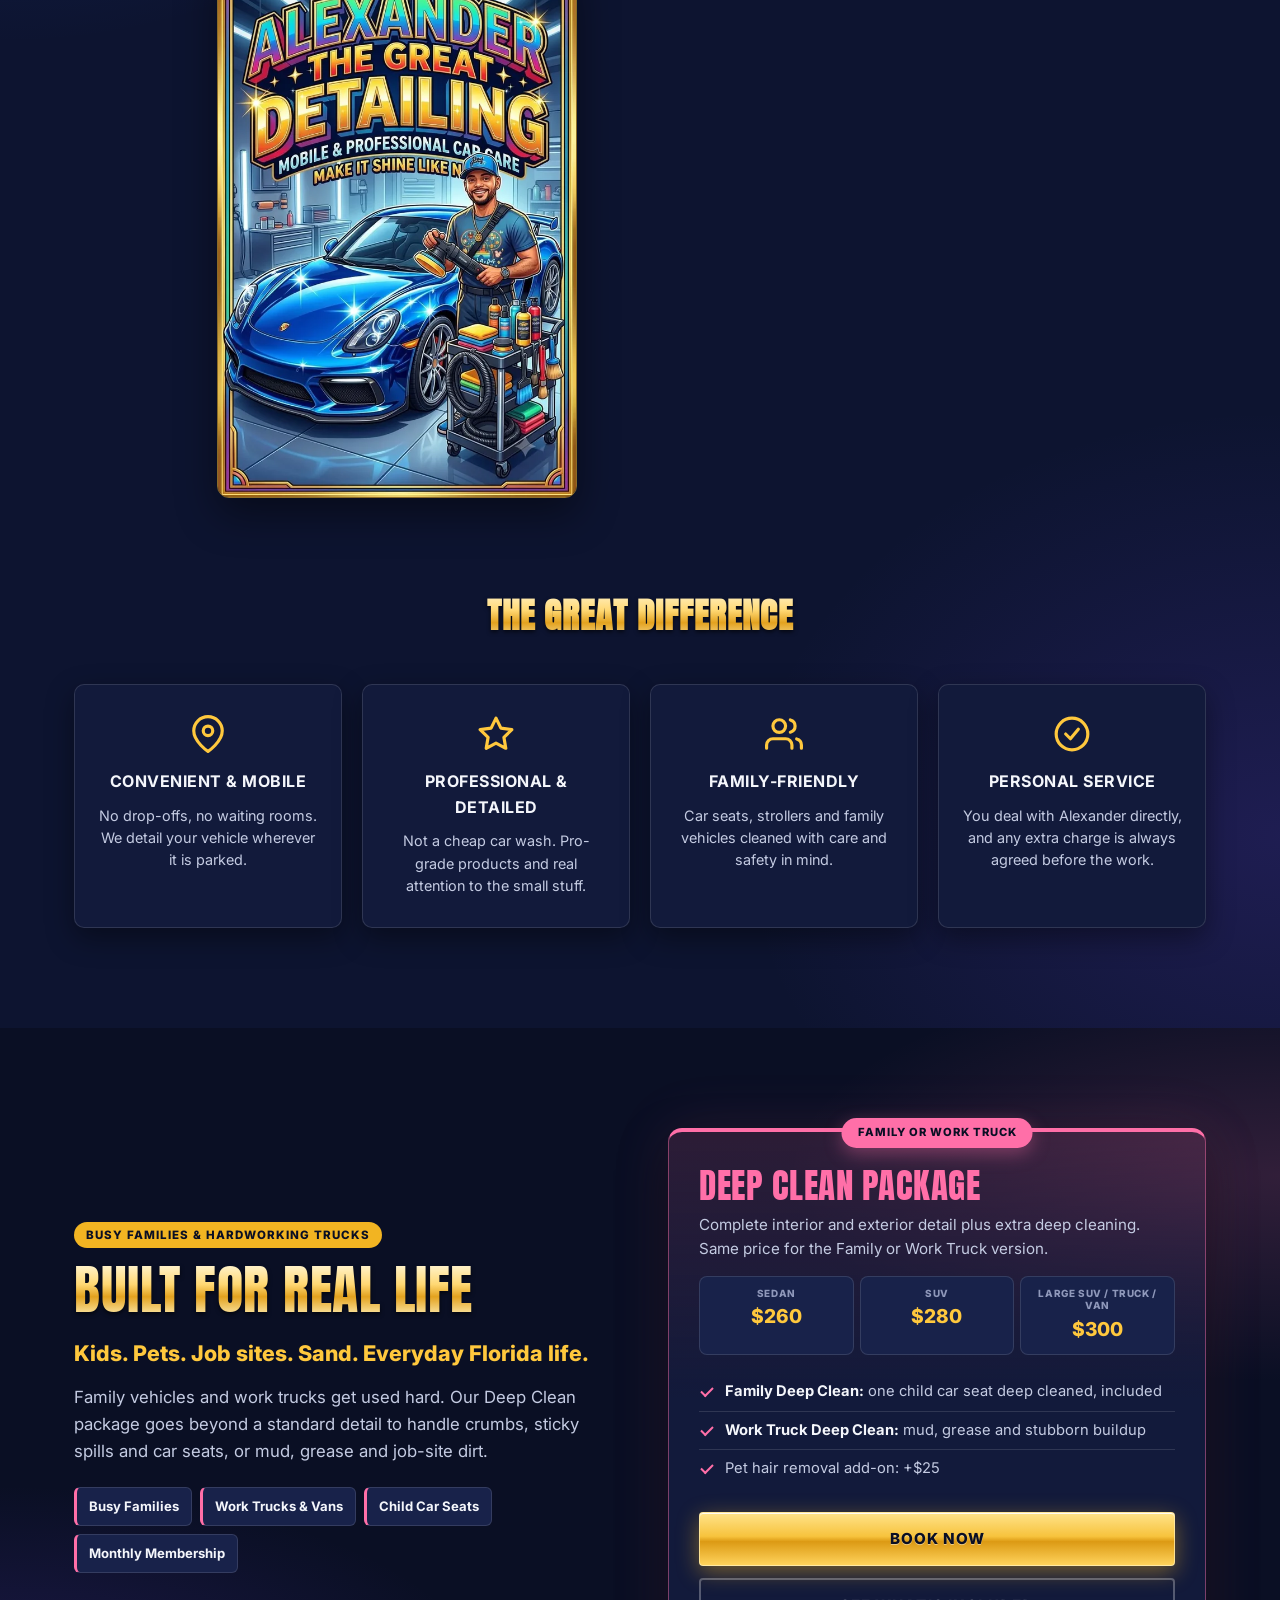
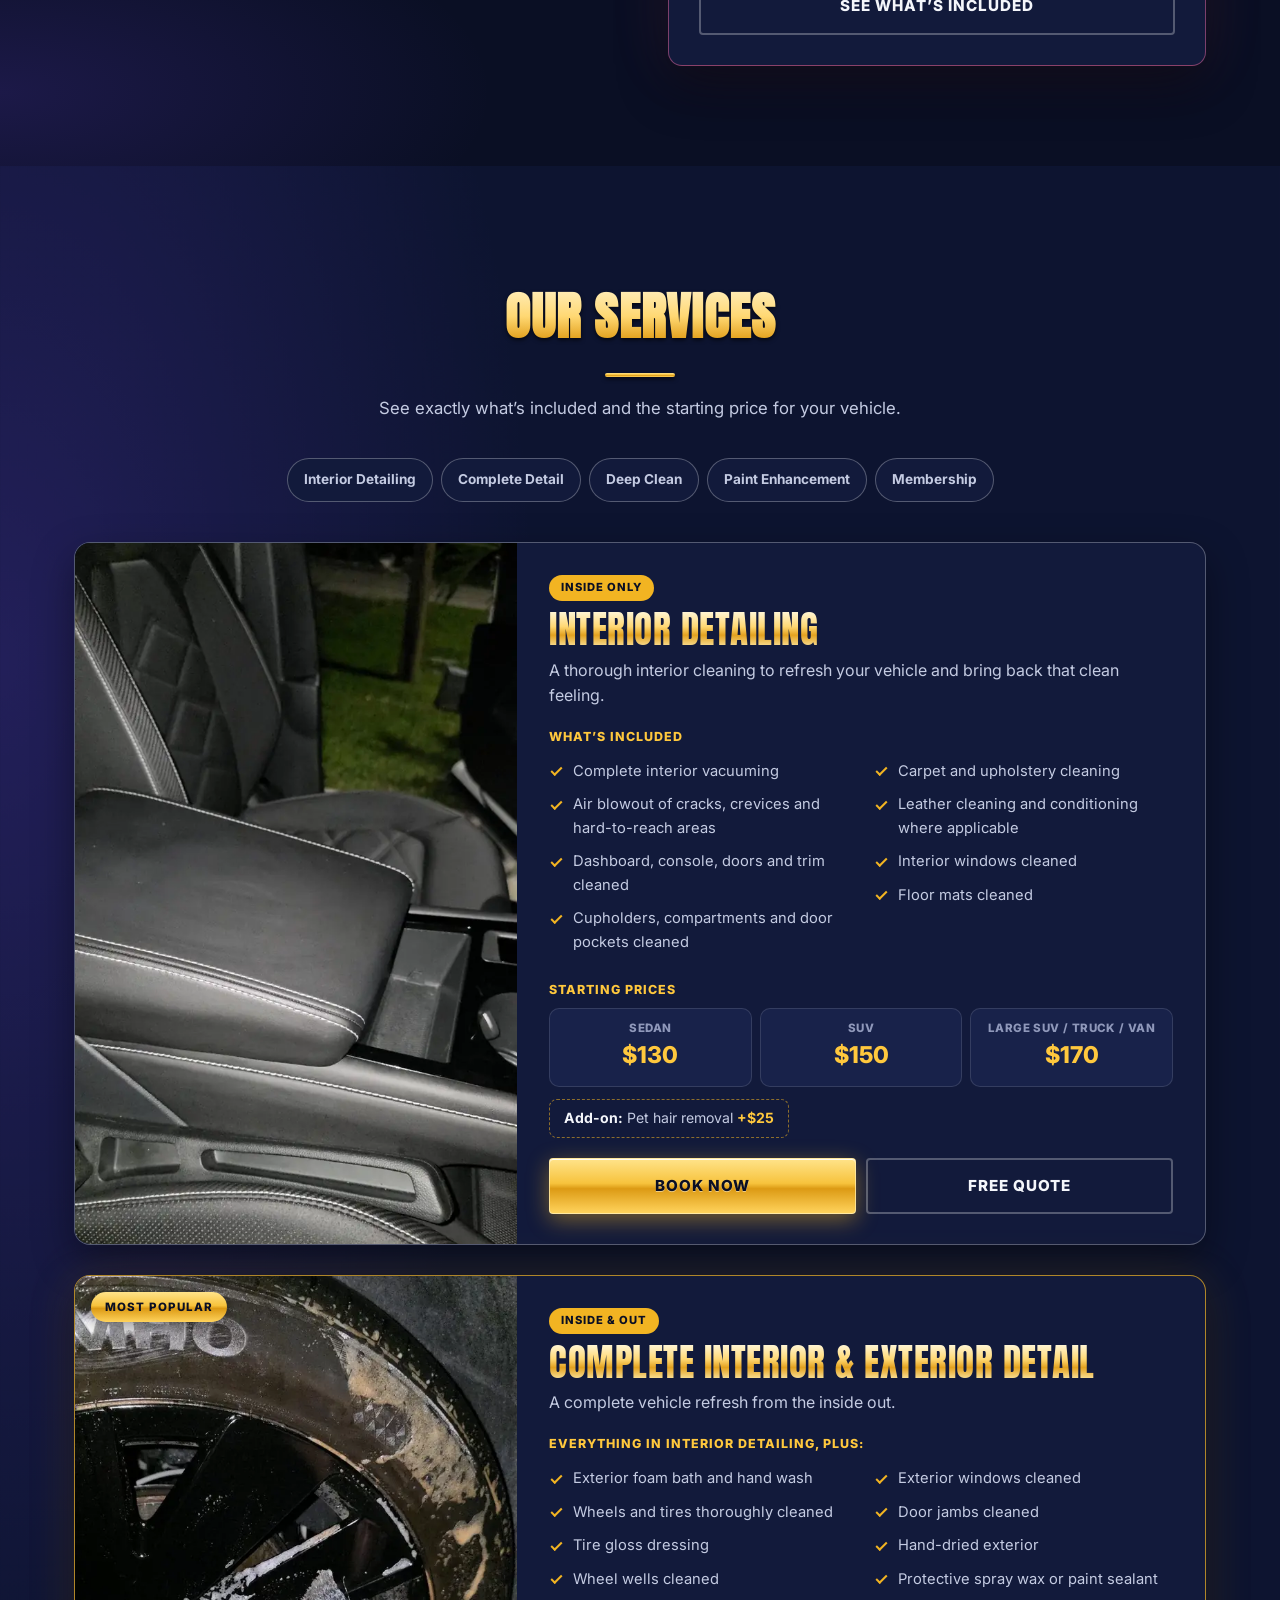
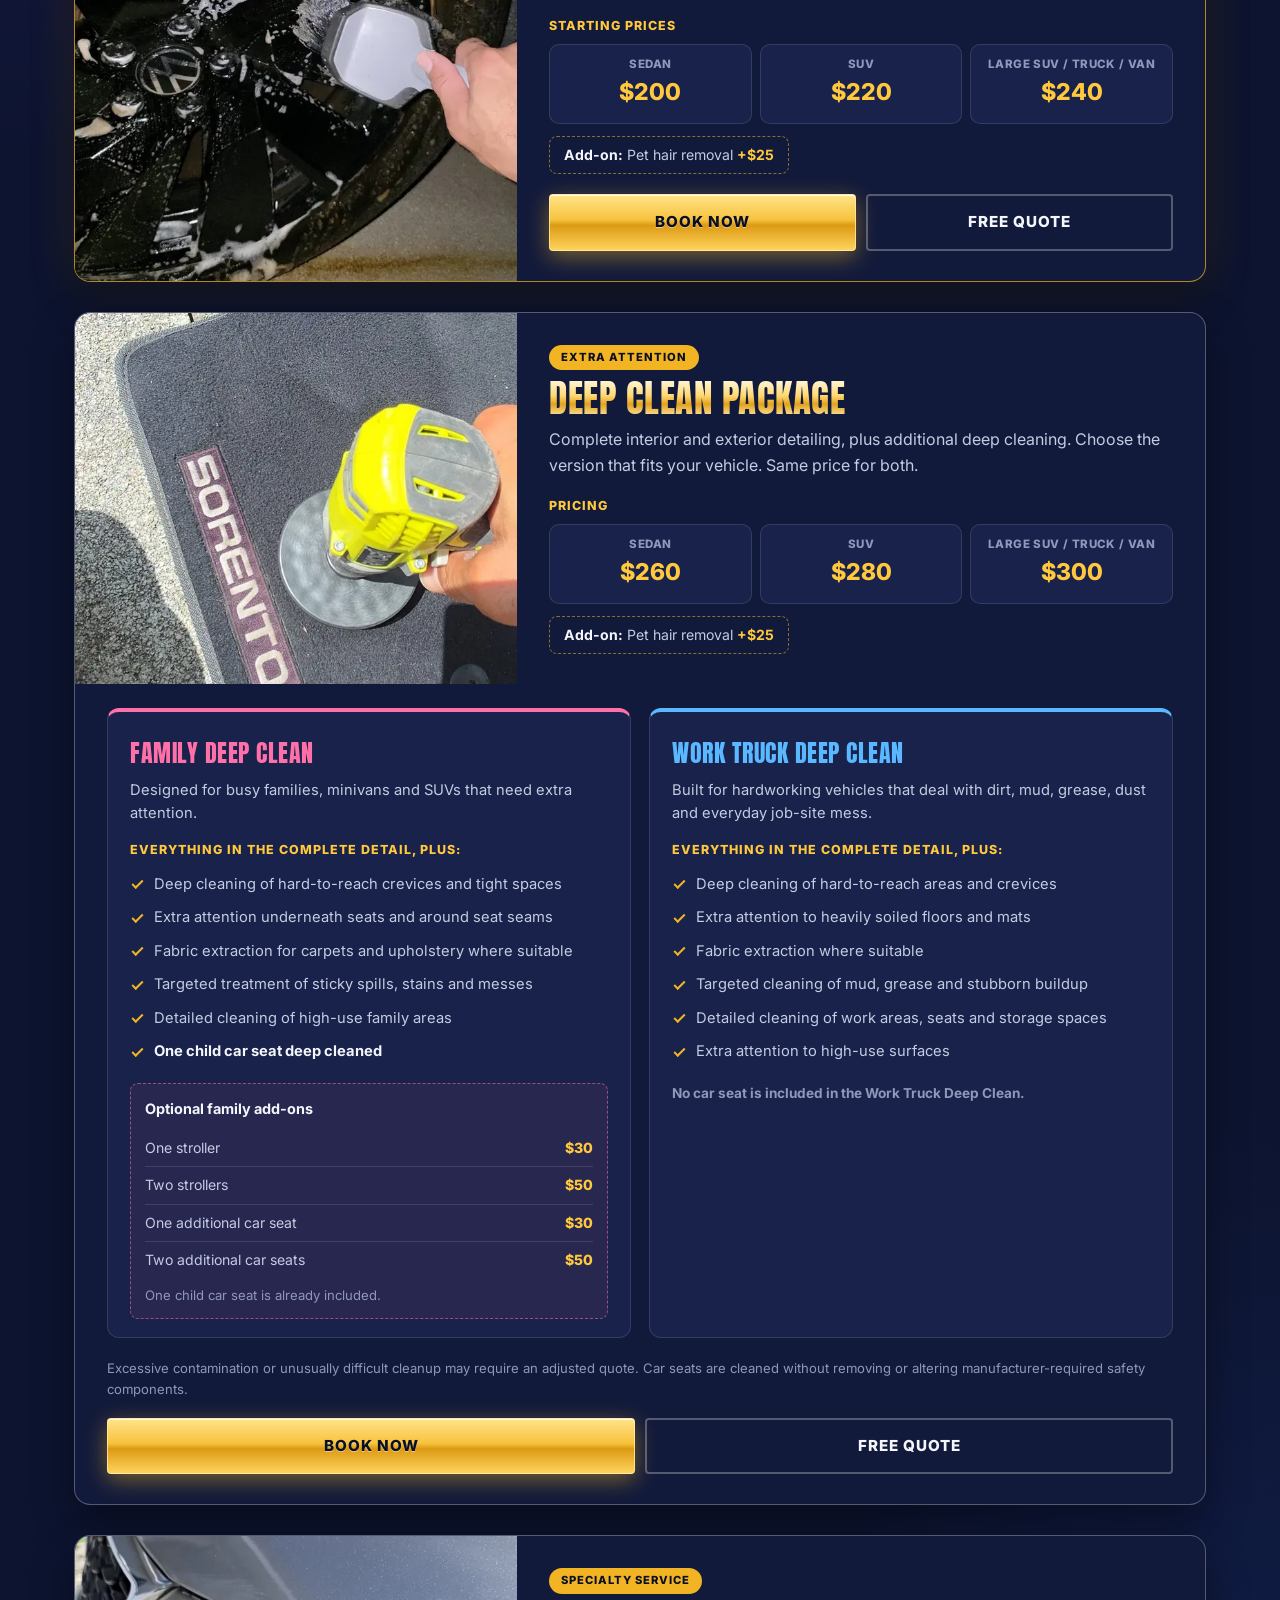
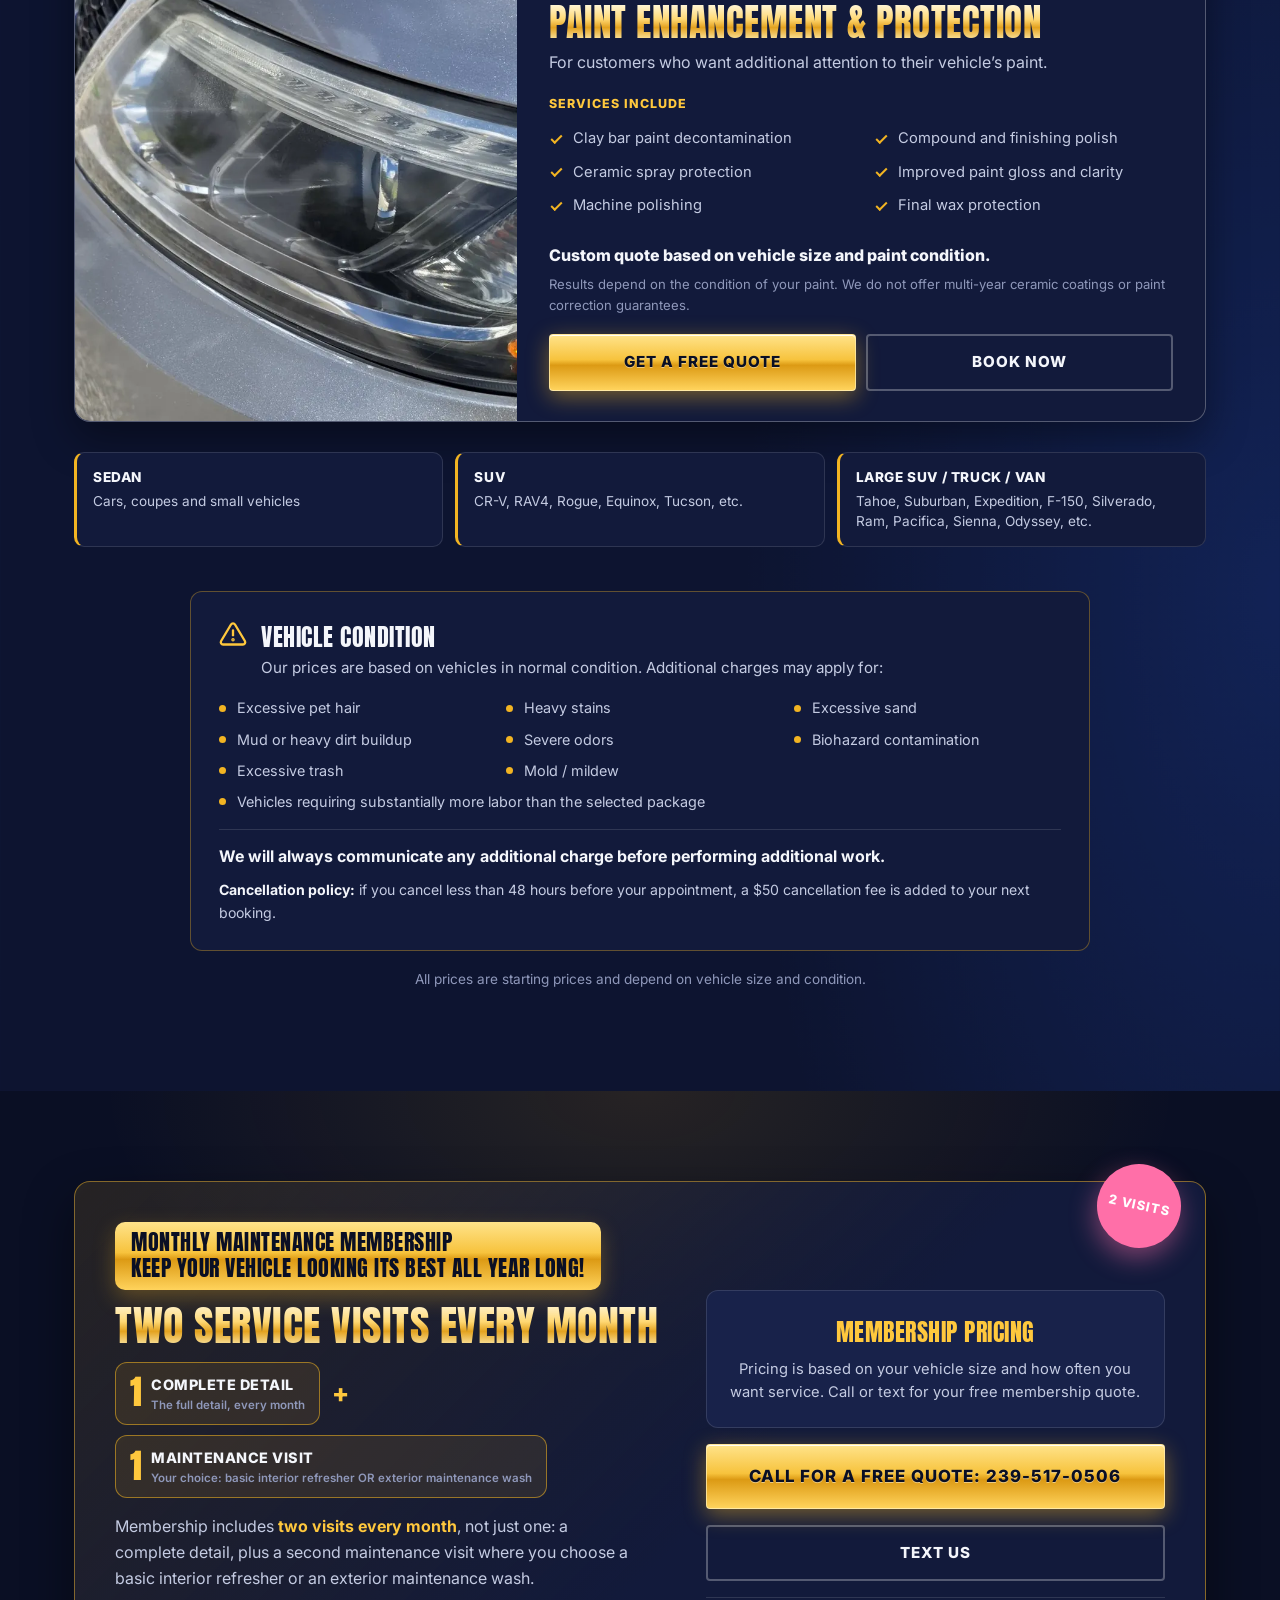
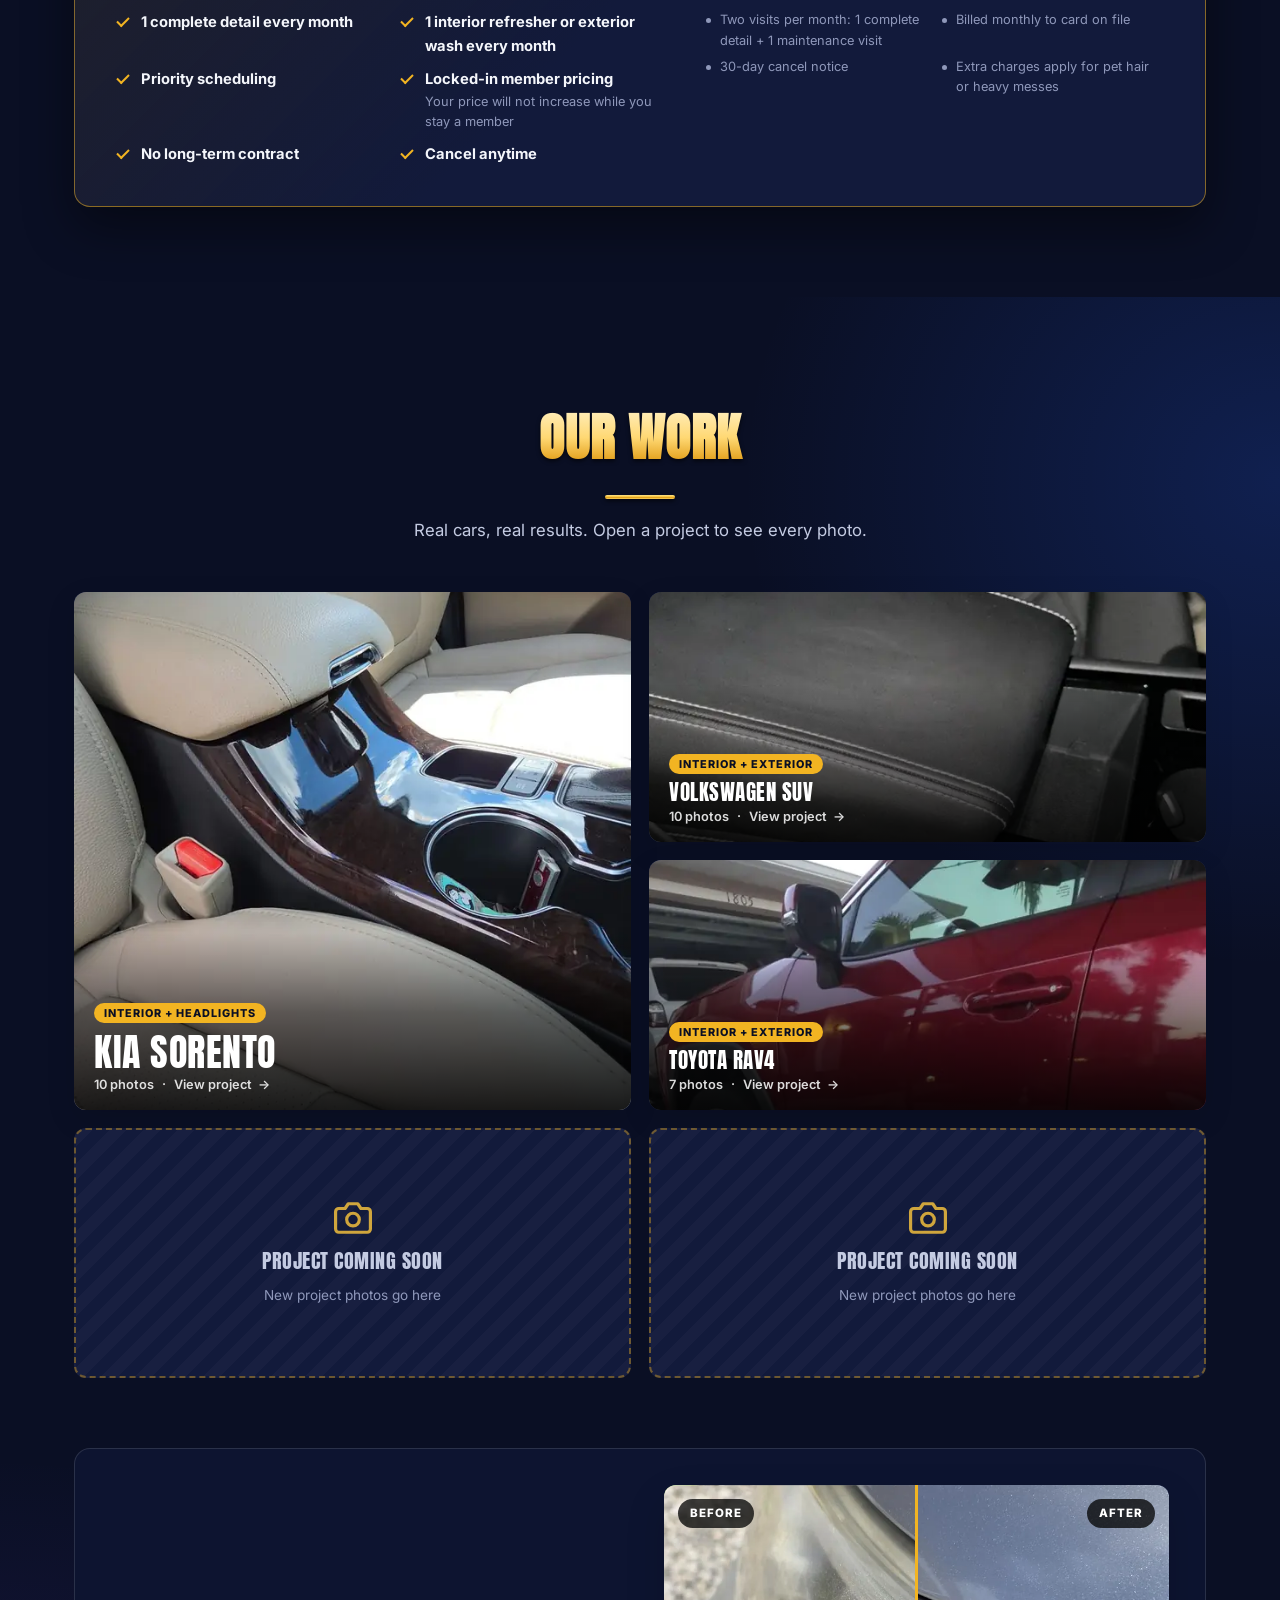
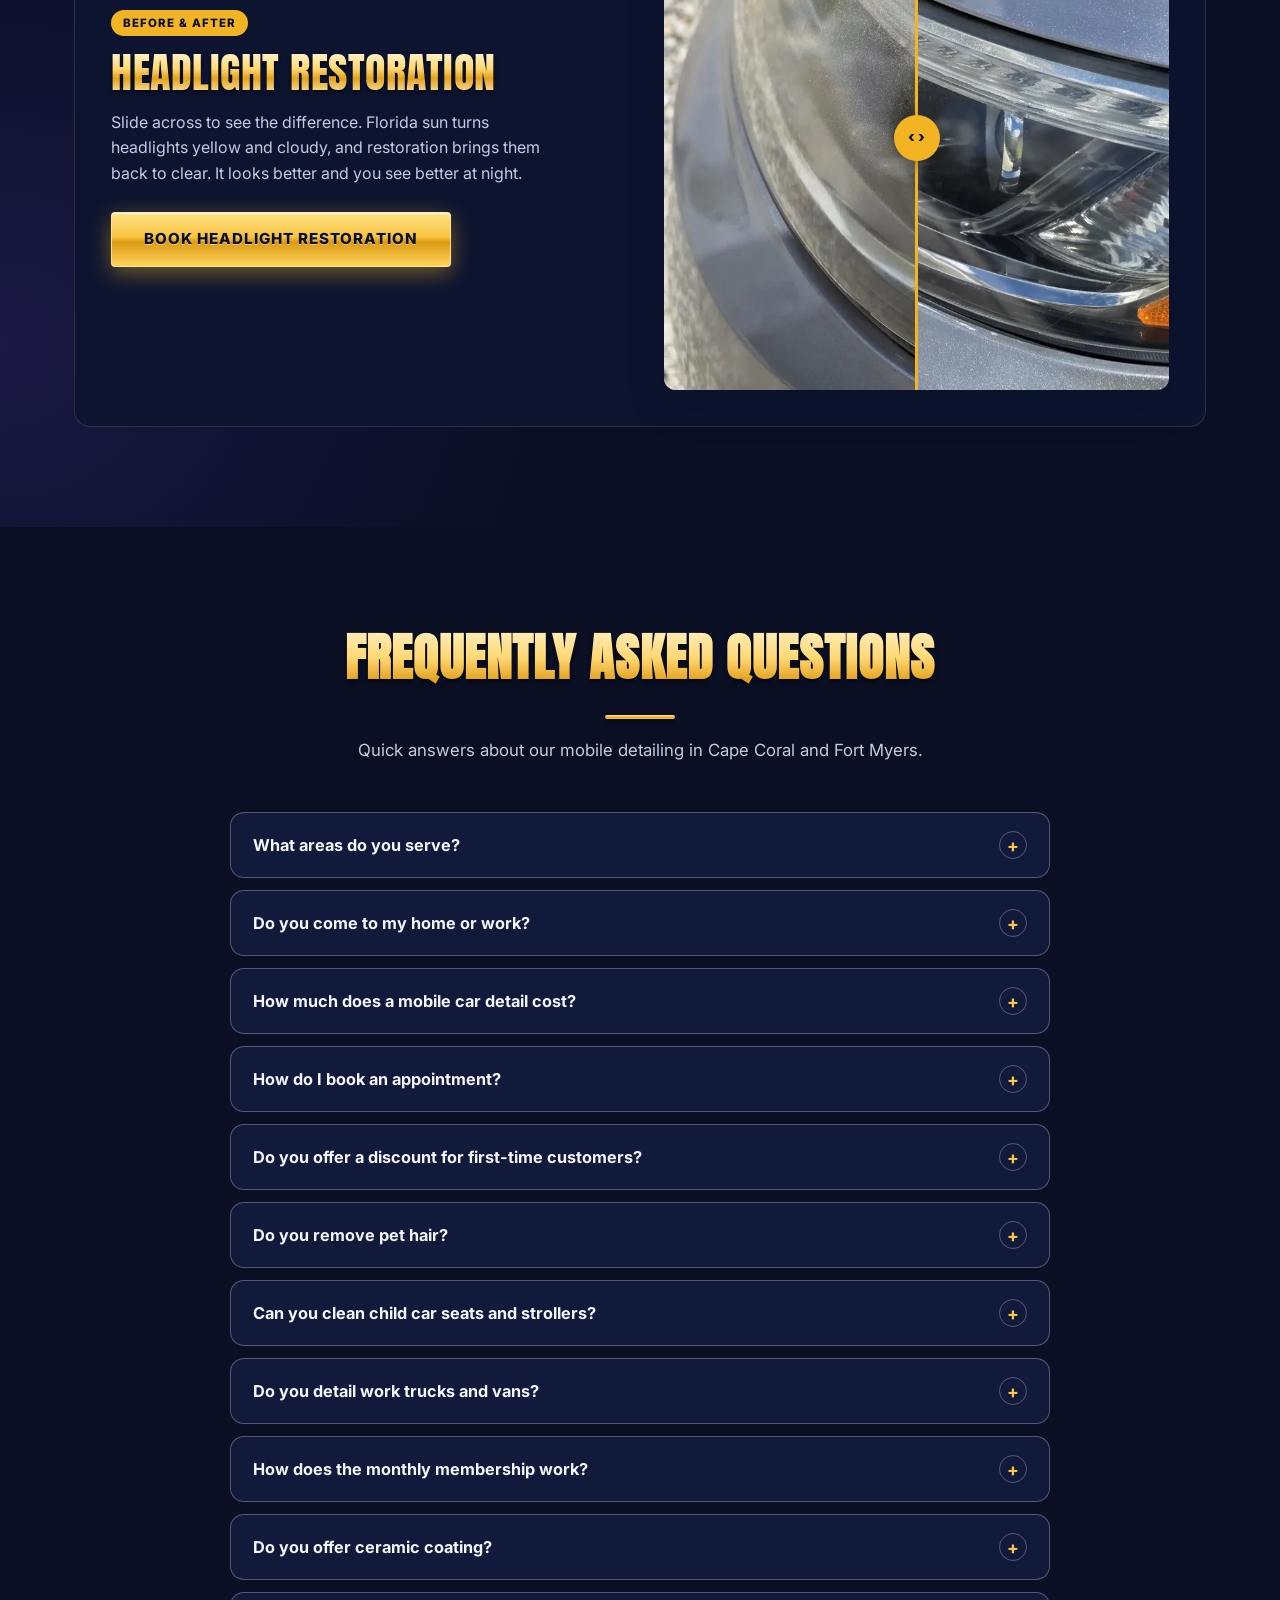
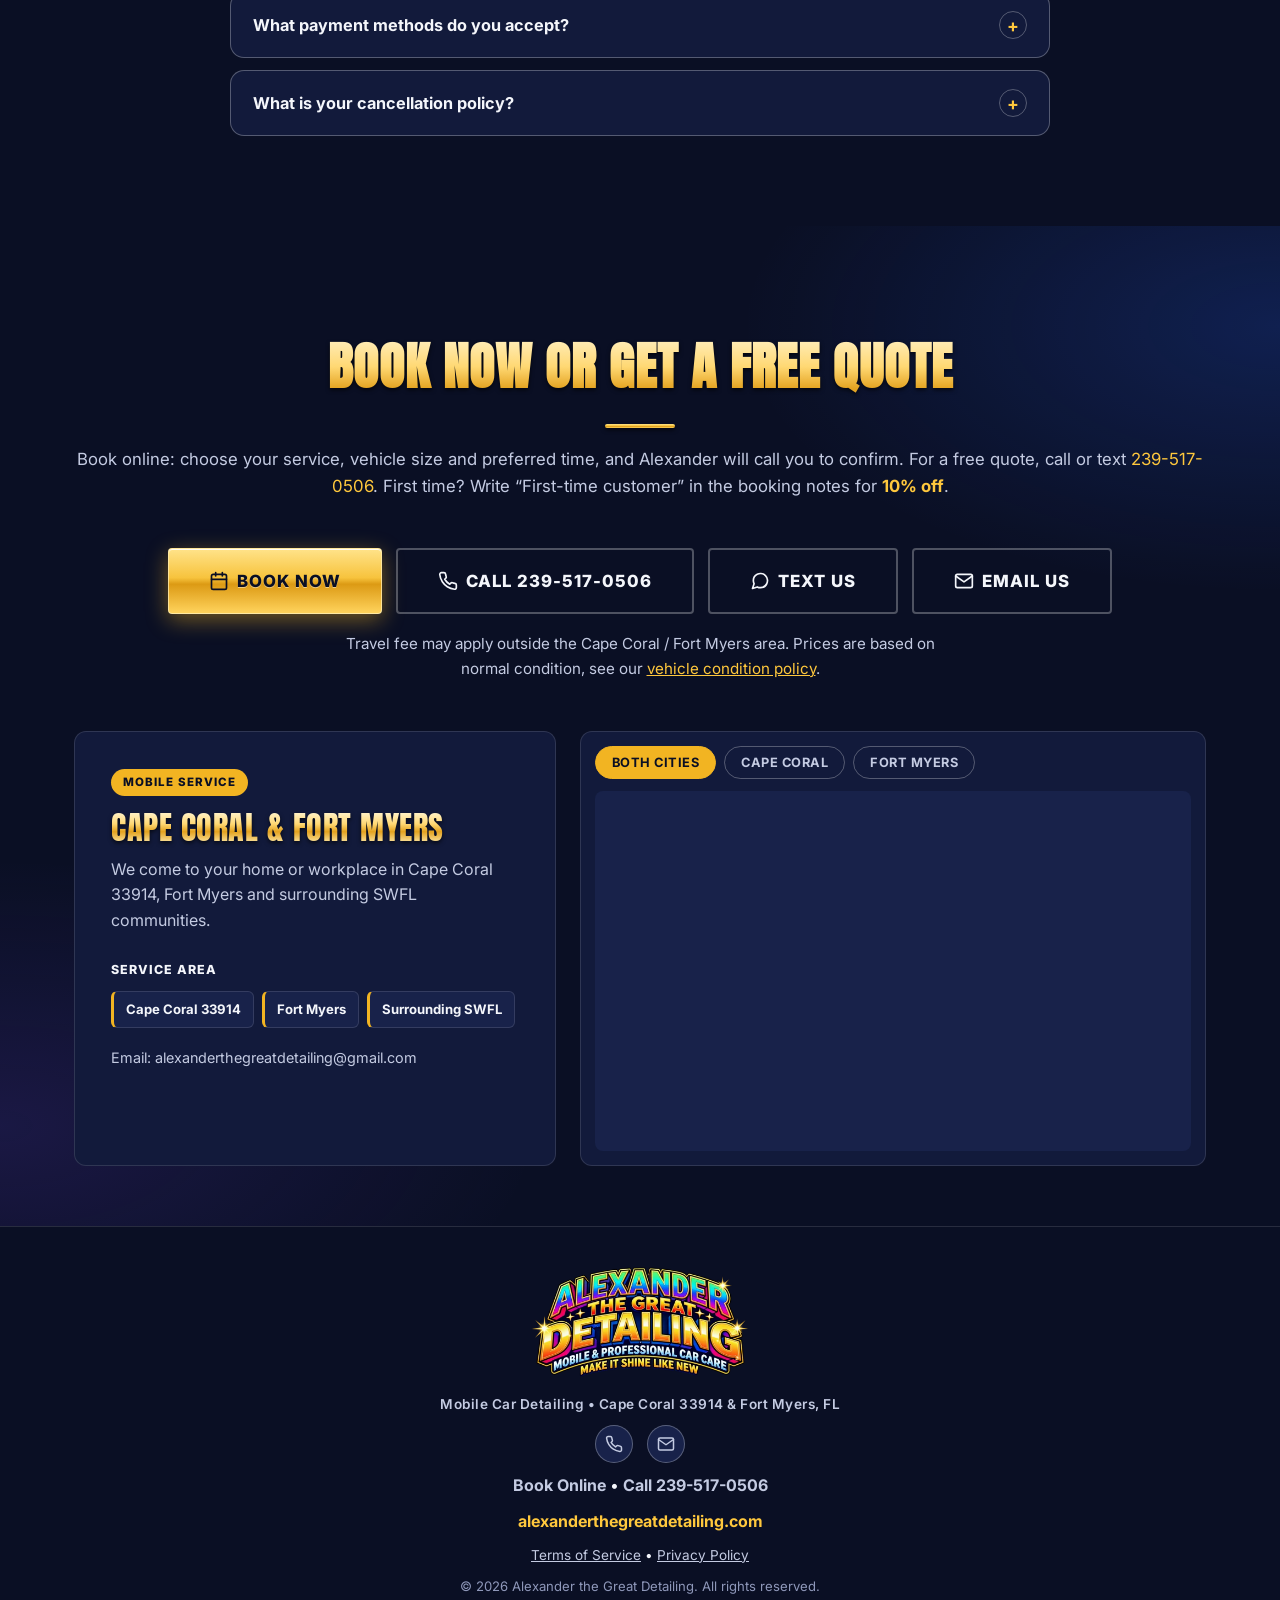
==== commit cd3b1fed: "SEO and speed: FAQ + schema, llms.txt, sitemap, lighter images, email link fix - Wrap mailto links i" ====
--- a/index.html
+++ b/index.html
@@ -7,17 +7,227 @@
 <meta name="theme-color" content="#0a0f24">
 <title>Mobile Car Detailing in Cape Coral &amp; Fort Myers | Alexander the Great Detailing</title>
 <meta name="description" content="Professional mobile car detailing in Cape Coral (33914) and Fort Myers, FL. Interior detailing, complete interior and exterior details, family and work truck deep cleans, paint enhancement and monthly maintenance memberships at your home or workplace. Book online or call 239-517-0506.">
+<link rel="canonical" href="https://alexanderthegreatdetailing.com/">
 <link rel="icon" href="favicon.ico" sizes="any">
 <link rel="icon" href="favicon.svg" type="image/svg+xml">
 <link rel="apple-touch-icon" href="apple-touch-icon.png">
 <meta property="og:type" content="website">
+<meta property="og:url" content="https://alexanderthegreatdetailing.com/">
+<meta property="og:image" content="https://alexanderthegreatdetailing.com/assets/images/logo-1200.webp">
 <meta property="og:site_name" content="Alexander the Great Detailing">
 <meta property="og:title" content="Mobile Car Detailing in Cape Coral &amp; Fort Myers | Alexander the Great Detailing">
 <meta property="og:description" content="Professional mobile car detailing at your home or workplace in Cape Coral and Fort Myers, FL. Book online or call 239-517-0506.">
+<link rel="preload" as="image" href="assets/images/logo-720.webp" imagesrcset="assets/images/logo-720.webp 720w, assets/images/logo-1200.webp 1200w" imagesizes="(max-width: 820px) 88vw, 720px" fetchpriority="high">
 <link rel="preconnect" href="https://fonts.googleapis.com">
 <link rel="preconnect" href="https://fonts.gstatic.com" crossorigin>
-<link href="https://fonts.googleapis.com/css2?family=Anton&family=Inter:wght@400;600;700;800&display=swap" rel="stylesheet">
-<link rel="stylesheet" href="css/style.css?v=20261105c">
+<link rel="preload" as="style" href="https://fonts.googleapis.com/css2?family=Anton&family=Inter:wght@400;600;700;800&display=swap" onload="this.onload=null;this.rel='stylesheet'">
+<noscript><link rel="stylesheet" href="https://fonts.googleapis.com/css2?family=Anton&family=Inter:wght@400;600;700;800&display=swap"></noscript>
+<link rel="stylesheet" href="css/style.css?v=20261124a">
+<!--email_off-->
+<script type="application/ld+json">
+{
+ "@context": "https://schema.org",
+ "@type": "AutoWash",
+ "@id": "https://alexanderthegreatdetailing.com/#business",
+ "name": "Alexander the Great Detailing",
+ "description": "Professional mobile car detailing in Cape Coral and Fort Myers, FL. Interior detailing, complete interior and exterior details, family and work truck deep cleans, paint enhancement and monthly maintenance memberships at your home or workplace.",
+ "url": "https://alexanderthegreatdetailing.com/",
+ "telephone": "+1-239-517-0506",
+ "email": "alexanderthegreatdetailing@gmail.com",
+ "image": "https://alexanderthegreatdetailing.com/assets/images/logo-1200.webp",
+ "logo": "https://alexanderthegreatdetailing.com/assets/images/icon-512.png",
+ "priceRange": "$130 - $300",
+ "currenciesAccepted": "USD",
+ "paymentAccepted": "Cash",
+ "address": {
+  "@type": "PostalAddress",
+  "addressLocality": "Cape Coral",
+  "addressRegion": "FL",
+  "postalCode": "33914",
+  "addressCountry": "US"
+ },
+ "geo": {
+  "@type": "GeoCoordinates",
+  "latitude": 26.5629,
+  "longitude": -82.0137
+ },
+ "areaServed": [
+  {
+   "@type": "City",
+   "name": "Cape Coral, FL"
+  },
+  {
+   "@type": "City",
+   "name": "Fort Myers, FL"
+  },
+  {
+   "@type": "AdministrativeArea",
+   "name": "Southwest Florida"
+  }
+ ],
+ "hasOfferCatalog": {
+  "@type": "OfferCatalog",
+  "name": "Mobile Detailing Services",
+  "itemListElement": [
+   {
+    "@type": "Offer",
+    "itemOffered": {
+     "@type": "Service",
+     "name": "Interior Detailing"
+    },
+    "priceSpecification": {
+     "@type": "PriceSpecification",
+     "minPrice": 130,
+     "priceCurrency": "USD"
+    }
+   },
+   {
+    "@type": "Offer",
+    "itemOffered": {
+     "@type": "Service",
+     "name": "Complete Interior & Exterior Detail"
+    },
+    "priceSpecification": {
+     "@type": "PriceSpecification",
+     "minPrice": 200,
+     "priceCurrency": "USD"
+    }
+   },
+   {
+    "@type": "Offer",
+    "itemOffered": {
+     "@type": "Service",
+     "name": "Deep Clean Package (Family or Work Truck)"
+    },
+    "priceSpecification": {
+     "@type": "PriceSpecification",
+     "minPrice": 260,
+     "priceCurrency": "USD"
+    }
+   },
+   {
+    "@type": "Offer",
+    "itemOffered": {
+     "@type": "Service",
+     "name": "Paint Enhancement & Protection"
+    }
+   },
+   {
+    "@type": "Offer",
+    "itemOffered": {
+     "@type": "Service",
+     "name": "Monthly Maintenance Membership"
+    }
+   }
+  ]
+ }
+}
+</script>
+<script type="application/ld+json">
+{
+ "@context": "https://schema.org",
+ "@type": "FAQPage",
+ "mainEntity": [
+  {
+   "@type": "Question",
+   "name": "What areas do you serve?",
+   "acceptedAnswer": {
+    "@type": "Answer",
+    "text": "We serve Cape Coral (including 33914), Fort Myers and the surrounding Southwest Florida communities. A travel fee may apply outside the Cape Coral / Fort Myers area."
+   }
+  },
+  {
+   "@type": "Question",
+   "name": "Do you come to my home or work?",
+   "acceptedAnswer": {
+    "@type": "Answer",
+    "text": "Yes. We are fully mobile and detail your vehicle wherever it is parked: at home, at the office or in a condo lot. No drop-offs and no waiting rooms."
+   }
+  },
+  {
+   "@type": "Question",
+   "name": "How much does a mobile car detail cost?",
+   "acceptedAnswer": {
+    "@type": "Answer",
+    "text": "Interior Detailing starts at $130 (sedan), $150 (SUV) and $170 (large SUV, truck or van). The Complete Interior & Exterior Detail starts at $200, $220 and $240. The Deep Clean Package starts at $260, $280 and $300. Prices are starting prices based on vehicle size and normal condition."
+   }
+  },
+  {
+   "@type": "Question",
+   "name": "How do I book an appointment?",
+   "acceptedAnswer": {
+    "@type": "Answer",
+    "text": "Tap Book Now and choose your service, vehicle size and a time that works for you. Alexander will call you to confirm. You can also call or text 239-517-0506."
+   }
+  },
+  {
+   "@type": "Question",
+   "name": "Do you offer a discount for first-time customers?",
+   "acceptedAnswer": {
+    "@type": "Answer",
+    "text": "Yes. All first-time customers get 10% off their first detail. Just write “First-time customer” in the notes when you book."
+   }
+  },
+  {
+   "@type": "Question",
+   "name": "Do you remove pet hair?",
+   "acceptedAnswer": {
+    "@type": "Answer",
+    "text": "Yes. Pet hair removal is a +$25 add-on for any package. Excessive pet hair may require an additional charge, which we always discuss with you before doing the work."
+   }
+  },
+  {
+   "@type": "Question",
+   "name": "Can you clean child car seats and strollers?",
+   "acceptedAnswer": {
+    "@type": "Answer",
+    "text": "Yes. The Family Deep Clean includes one child car seat. Additional car seats are $30 for one or $50 for two, and strollers are $30 for one or $50 for two. Car seats are cleaned without removing or altering manufacturer-required safety components."
+   }
+  },
+  {
+   "@type": "Question",
+   "name": "Do you detail work trucks and vans?",
+   "acceptedAnswer": {
+    "@type": "Answer",
+    "text": "Yes. The Work Truck Deep Clean is built for vehicles that deal with mud, grease, dust and job-site dirt, with extra attention to heavily soiled floors, mats and work areas."
+   }
+  },
+  {
+   "@type": "Question",
+   "name": "How does the monthly membership work?",
+   "acceptedAnswer": {
+    "@type": "Answer",
+    "text": "The membership includes two visits every month: one complete detail plus one maintenance visit, where you choose a basic interior refresher or an exterior maintenance wash. There is no long-term contract. Pricing depends on your vehicle, so call or text 239-517-0506 for a free membership quote."
+   }
+  },
+  {
+   "@type": "Question",
+   "name": "Do you offer ceramic coating?",
+   "acceptedAnswer": {
+    "@type": "Answer",
+    "text": "Our Paint Enhancement service includes clay bar decontamination, machine polishing and ceramic spray protection, quoted based on vehicle size and paint condition. We do not offer multi-year ceramic coatings."
+   }
+  },
+  {
+   "@type": "Question",
+   "name": "What payment methods do you accept?",
+   "acceptedAnswer": {
+    "@type": "Answer",
+    "text": "Cash is preferred for all details. Give us a call at 239-517-0506 for more information about other payment options."
+   }
+  },
+  {
+   "@type": "Question",
+   "name": "What is your cancellation policy?",
+   "acceptedAnswer": {
+    "@type": "Answer",
+    "text": "If you cancel less than 48 hours before your appointment, a $50 cancellation fee is added to your next booking."
+   }
+  }
+ ]
+}
+</script>
+<!--/email_off-->
 </head>
 <body>
 
@@ -32,7 +242,7 @@
 <header class="navbar" id="navbar">
   <div class="navbar__inner">
     <a href="#hero" class="navbar__logo">
-      <img src="assets/images/logo-small.webp" alt="Alexander the Great Detailing" class="navbar__logo-img">
+      <img src="assets/images/logo-small.webp" alt="Alexander the Great Detailing" class="navbar__logo-img" width="400" height="201">
     </a>
 
     <nav class="navbar__links" id="navLinks">
@@ -40,10 +250,11 @@
       <a href="#deep-clean" class="nav-link">Deep Clean</a>
       <a href="#plan" class="nav-link">Membership <span class="nav-new">2x</span></a>
       <a href="#gallery" class="nav-link">Our Work</a>
+      <a href="#faq" class="nav-link">FAQ</a>
       <a href="#contact" class="nav-link">Contact</a>
       <div class="navbar__menu-contact">
         <a href="tel:2395170506" class="btn btn--outline">Call 239-517-0506</a>
-        <a href="mailto:alexanderthegreatdetailing@gmail.com" class="btn btn--outline">Email Us</a>
+        <!--email_off--><a href="mailto:alexanderthegreatdetailing@gmail.com" class="btn btn--outline">Email Us</a><!--/email_off-->
       </div>
     </nav>
 
@@ -51,9 +262,9 @@
       <a href="tel:2395170506" class="navbar__social-btn" aria-label="Call Alexander the Great Detailing">
         <svg viewBox="0 0 24 24" fill="none" stroke="currentColor" stroke-width="2" stroke-linecap="round" stroke-linejoin="round"><path d="M22 16.92v3a2 2 0 01-2.18 2 19.79 19.79 0 01-8.63-3.07 19.5 19.5 0 01-6-6 19.79 19.79 0 01-3.07-8.67A2 2 0 014.11 2h3a2 2 0 012 1.72c.127.96.361 1.903.7 2.81a2 2 0 01-.45 2.11L8.09 9.91a16 16 0 006 6l1.27-1.27a2 2 0 012.11-.45c.907.339 1.85.573 2.81.7A2 2 0 0122 16.92z"/></svg>
       </a>
-      <a href="mailto:alexanderthegreatdetailing@gmail.com" class="navbar__social-btn" aria-label="Email Alexander the Great Detailing">
+      <!--email_off--><a href="mailto:alexanderthegreatdetailing@gmail.com" class="navbar__social-btn" aria-label="Email Alexander the Great Detailing">
         <svg viewBox="0 0 24 24" fill="none" stroke="currentColor" stroke-width="2" stroke-linecap="round" stroke-linejoin="round"><rect x="2" y="4" width="20" height="16" rx="2"/><polyline points="22 6 12 13 2 6"/></svg>
-      </a>
+      </a><!--/email_off-->
     </div>
 
     <a href="book.html" class="btn btn--primary navbar__cta">Book Now</a>
@@ -70,7 +281,7 @@
   <div class="hero__overlay"></div>
   <div class="hero__content">
     <div class="hero__logo">
-      <img src="assets/images/logo.webp" alt="Alexander the Great Detailing: mobile and professional car care" class="hero__logo-img">
+      <img src="assets/images/logo-720.webp" srcset="assets/images/logo-720.webp 720w, assets/images/logo-1200.webp 1200w" sizes="(max-width: 820px) 88vw, 720px" width="720" height="362" fetchpriority="high" decoding="async" alt="Alexander the Great Detailing: mobile and professional car care" class="hero__logo-img">
     </div>
     <h1 class="hero__title">Mobile Car Detailing in Cape Coral &amp; Fort Myers</h1>
     <p class="hero__we-come">We Come To You</p>
@@ -81,10 +292,10 @@
       <a href="#contact" class="btn btn--outline btn--lg hero__cta hero__cta--quote">Free Quote</a>
     </div>
     <p class="hero__cta-note">Choose your service, vehicle size and a time that works for you. We&rsquo;ll call you to confirm.</p>
-    <img src="assets/images/first-time-10-off.webp" alt="10% off for all first-time customers" class="hero__offer hero__offer--inline">
+    <img src="assets/images/first-time-10-off.webp" width="477" height="566" alt="10% off for all first-time customers" class="hero__offer hero__offer--inline">
     <p class="hero__badge">Serving Cape Coral 33914 and surrounding SWFL communities</p>
   </div>
-  <img src="assets/images/first-time-10-off.webp" alt="" aria-hidden="true" class="hero__offer hero__offer--side">
+  <img src="assets/images/first-time-10-off.webp" width="477" height="566" alt="" aria-hidden="true" class="hero__offer hero__offer--side">
   <div class="hero__scroll-indicator" aria-hidden="true">
     <span></span>
   </div>
@@ -108,7 +319,7 @@
           <li>Cars, SUVs, trucks &amp; minivans</li>
         </ul>
 
-        <img class="about__truck-photo" src="assets/images/logo-full.jpg" alt="Alexander the Great Detailing: mobile and professional car care" loading="lazy">
+        <img class="about__truck-photo" src="assets/images/logo-full.webp" width="640" height="954" alt="Alexander the Great Detailing: mobile and professional car care" loading="lazy">
       </div>
 
       <div class="about__card">
@@ -216,7 +427,7 @@
     <!-- 1. INTERIOR DETAILING -->
     <article class="svc" id="interior">
       <div class="svc__media">
-        <img src="assets/images/projects/vw-suv/01.jpg" alt="Leather seats and center console after an interior detail" loading="lazy">
+        <img src="assets/images/projects/vw-suv/01-card.webp" alt="Leather seats and center console after an interior detail" loading="lazy">
       </div>
       <div class="svc__body">
         <span class="svc__kicker">Inside Only</span>
@@ -251,7 +462,7 @@
     <article class="svc svc--popular" id="complete">
       <div class="svc__media">
         <span class="svc__ribbon">Most Popular</span>
-        <img src="assets/images/projects/vw-suv/09.jpg" alt="Scrubbing a wheel and tire during a complete detail" loading="lazy">
+        <img src="assets/images/projects/vw-suv/09-card.webp" alt="Scrubbing a wheel and tire during a complete detail" loading="lazy">
       </div>
       <div class="svc__body">
         <span class="svc__kicker">Inside &amp; Out</span>
@@ -285,7 +496,7 @@
     <!-- 3. DEEP CLEAN PACKAGE -->
     <article class="svc svc--deep" id="deep-clean">
       <div class="svc__media">
-        <img src="assets/images/projects/kia-sorento/06.jpg" alt="Scrubbing a floor mat with a drill brush during a deep clean" loading="lazy">
+        <img src="assets/images/projects/kia-sorento/06-card.webp" alt="Scrubbing a floor mat with a drill brush during a deep clean" loading="lazy">
       </div>
       <div class="svc__body">
         <span class="svc__kicker">Extra Attention</span>
@@ -353,7 +564,7 @@
     <!-- 4. PAINT ENHANCEMENT & PROTECTION -->
     <article class="svc" id="paint">
       <div class="svc__media">
-        <img src="assets/images/headlight-after.jpg" alt="Clear, glossy finish after paint and headlight work" loading="lazy">
+        <img src="assets/images/headlight-after.webp" width="800" height="800" alt="Clear, glossy finish after paint and headlight work" loading="lazy">
       </div>
       <div class="svc__body">
         <span class="svc__kicker">Specialty Service</span>
@@ -478,7 +689,7 @@
     <div class="projects__grid">
       <article class="project-card project-card--kia-sorento project-card--feature" data-project="kia-sorento">
         <button type="button" class="project-card__open" aria-haspopup="dialog" aria-label="Open project: Kia Sorento">
-          <img class="project-card__img" src="assets/images/projects/kia-sorento/01.jpg" alt="" loading="lazy">
+          <img class="project-card__img" src="assets/images/projects/kia-sorento/01-card.webp" alt="" loading="lazy">
           <span class="project-card__overlay">
             <span class="project-card__kicker">Interior + Headlights</span>
             <span class="project-card__title">Kia Sorento</span>
@@ -511,7 +722,7 @@
       <!-- PLACEHOLDERS: swap for real projects as photos come in -->
       <article class="project-card project-card--vw-suv project-card--wide" data-project="vw-suv">
         <button type="button" class="project-card__open" aria-haspopup="dialog" aria-label="Open project: Volkswagen SUV">
-          <img class="project-card__img" src="assets/images/projects/vw-suv/01.jpg" alt="" loading="lazy">
+          <img class="project-card__img" src="assets/images/projects/vw-suv/01-card.webp" alt="" loading="lazy">
           <span class="project-card__overlay">
             <span class="project-card__kicker">Interior + Exterior</span>
             <span class="project-card__title">Volkswagen SUV</span>
@@ -542,7 +753,7 @@
       </article>
       <article class="project-card project-card--toyota-rav4 project-card--wide" data-project="toyota-rav4">
         <button type="button" class="project-card__open" aria-haspopup="dialog" aria-label="Open project: Toyota RAV4">
-          <img class="project-card__img" src="assets/images/projects/toyota-rav4/01.jpg" alt="" loading="lazy">
+          <img class="project-card__img" src="assets/images/projects/toyota-rav4/01-card.webp" alt="" loading="lazy">
           <span class="project-card__overlay">
             <span class="project-card__kicker">Interior + Exterior</span>
             <span class="project-card__title">Toyota RAV4</span>
@@ -589,9 +800,9 @@
       </div>
 
       <div class="ba-slider" id="baSlider">
-        <img class="ba-slider__img" src="assets/images/headlight-after.jpg" alt="Kia Sorento headlight after restoration" loading="lazy">
+        <img class="ba-slider__img" src="assets/images/headlight-after.webp" alt="Kia Sorento headlight after restoration" loading="lazy">
         <div class="ba-slider__before">
-          <img class="ba-slider__img" src="assets/images/headlight-before.jpg" alt="Kia Sorento headlight before restoration" loading="lazy">
+          <img class="ba-slider__img" src="assets/images/headlight-before.webp" alt="Kia Sorento headlight before restoration" loading="lazy">
         </div>
         <span class="ba-slider__label ba-slider__label--before">Before</span>
         <span class="ba-slider__label ba-slider__label--after">After</span>
@@ -599,6 +810,64 @@
         <div class="ba-slider__handle"><span>&lsaquo; &rsaquo;</span></div>
         <input type="range" min="0" max="100" value="50" class="ba-slider__input" id="baInput" aria-label="Before and after comparison slider">
       </div>
+    </div>
+  </div>
+</section>
+
+<!-- ========== FAQ ========== -->
+<section class="faq" id="faq">
+  <div class="container">
+    <h2 class="section-title">Frequently Asked Questions</h2>
+    <p class="section-subtitle">Quick answers about our mobile detailing in Cape Coral and Fort Myers.</p>
+    <div class="faq__list">
+      <details class="faq__item">
+        <summary><h3 class="faq__q">What areas do you serve?</h3></summary>
+        <p class="faq__a">We serve Cape Coral (including 33914), Fort Myers and the surrounding Southwest Florida communities. A travel fee may apply outside the Cape Coral / Fort Myers area.</p>
+      </details>
+      <details class="faq__item">
+        <summary><h3 class="faq__q">Do you come to my home or work?</h3></summary>
+        <p class="faq__a">Yes. We are fully mobile and detail your vehicle wherever it is parked: at home, at the office or in a condo lot. No drop-offs and no waiting rooms.</p>
+      </details>
+      <details class="faq__item">
+        <summary><h3 class="faq__q">How much does a mobile car detail cost?</h3></summary>
+        <p class="faq__a">Interior Detailing starts at $130 (sedan), $150 (SUV) and $170 (large SUV, truck or van). The Complete Interior &amp; Exterior Detail starts at $200, $220 and $240. The Deep Clean Package starts at $260, $280 and $300. Prices are starting prices based on vehicle size and normal condition.</p>
+      </details>
+      <details class="faq__item">
+        <summary><h3 class="faq__q">How do I book an appointment?</h3></summary>
+        <p class="faq__a">Tap <a href="book.html">Book Now</a> and choose your service, vehicle size and a time that works for you. Alexander will call you to confirm. You can also call or text <a href="tel:2395170506">239-517-0506</a>.</p>
+      </details>
+      <details class="faq__item">
+        <summary><h3 class="faq__q">Do you offer a discount for first-time customers?</h3></summary>
+        <p class="faq__a">Yes. All first-time customers get 10% off their first detail. Just write &ldquo;First-time customer&rdquo; in the notes when you book.</p>
+      </details>
+      <details class="faq__item">
+        <summary><h3 class="faq__q">Do you remove pet hair?</h3></summary>
+        <p class="faq__a">Yes. Pet hair removal is a +$25 add-on for any package. Excessive pet hair may require an additional charge, which we always discuss with you before doing the work.</p>
+      </details>
+      <details class="faq__item">
+        <summary><h3 class="faq__q">Can you clean child car seats and strollers?</h3></summary>
+        <p class="faq__a">Yes. The Family Deep Clean includes one child car seat. Additional car seats are $30 for one or $50 for two, and strollers are $30 for one or $50 for two. Car seats are cleaned without removing or altering manufacturer-required safety components.</p>
+      </details>
+      <details class="faq__item">
+        <summary><h3 class="faq__q">Do you detail work trucks and vans?</h3></summary>
+        <p class="faq__a">Yes. The Work Truck Deep Clean is built for vehicles that deal with mud, grease, dust and job-site dirt, with extra attention to heavily soiled floors, mats and work areas.</p>
+      </details>
+      <details class="faq__item">
+        <summary><h3 class="faq__q">How does the monthly membership work?</h3></summary>
+        <p class="faq__a">The membership includes two visits every month: one complete detail plus one maintenance visit, where you choose a basic interior refresher or an exterior maintenance wash. There is no long-term contract. Pricing depends on your vehicle, so call or text 239-517-0506 for a free membership quote.</p>
+      </details>
+      <details class="faq__item">
+        <summary><h3 class="faq__q">Do you offer ceramic coating?</h3></summary>
+        <p class="faq__a">Our Paint Enhancement service includes clay bar decontamination, machine polishing and ceramic spray protection, quoted based on vehicle size and paint condition. We do not offer multi-year ceramic coatings.</p>
+      </details>
+      <details class="faq__item">
+        <summary><h3 class="faq__q">What payment methods do you accept?</h3></summary>
+        <p class="faq__a">Cash is preferred for all details. Give us a call at 239-517-0506 for more information about other payment options.</p>
+      </details>
+      <details class="faq__item">
+        <summary><h3 class="faq__q">What is your cancellation policy?</h3></summary>
+        <p class="faq__a">If you cancel less than 48 hours before your appointment, a $50 cancellation fee is added to your next booking.</p>
+      </details>
     </div>
   </div>
 </section>
@@ -621,9 +890,9 @@
         <a href="sms:2395170506" class="btn btn--outline btn--lg contact__quick-btn">
           <span class="contact__quick-icon"><svg viewBox="0 0 24 24" fill="none" stroke="currentColor" stroke-width="2" stroke-linecap="round" stroke-linejoin="round"><path d="M21 11.5a8.38 8.38 0 01-.9 3.8 8.5 8.5 0 01-7.6 4.7 8.38 8.38 0 01-3.8-.9L3 21l1.9-5.7a8.38 8.38 0 01-.9-3.8 8.5 8.5 0 014.7-7.6 8.38 8.38 0 013.8-.9h.5a8.48 8.48 0 018 8v.5z"/></svg></span> Text Us
         </a>
-        <a href="mailto:alexanderthegreatdetailing@gmail.com" class="btn btn--outline btn--lg contact__quick-btn">
+        <!--email_off--><a href="mailto:alexanderthegreatdetailing@gmail.com" class="btn btn--outline btn--lg contact__quick-btn">
           <span class="contact__quick-icon"><svg viewBox="0 0 24 24" fill="none" stroke="currentColor" stroke-width="2" stroke-linecap="round" stroke-linejoin="round"><rect x="2" y="4" width="20" height="16" rx="2"/><polyline points="22 6 12 13 2 6"/></svg></span> Email Us
-        </a>
+        </a><!--/email_off-->
       </div>
       <p class="contact__quick-note">Travel fee may apply outside the Cape Coral / Fort Myers area. Prices are based on normal condition, see our <a href="#condition">vehicle condition policy</a>.</p>
     </div>
@@ -639,7 +908,7 @@
           <li>Fort Myers</li>
           <li>Surrounding SWFL</li>
         </ul>
-        <p class="contact__location-note">Email: <a href="mailto:alexanderthegreatdetailing@gmail.com">alexanderthegreatdetailing@gmail.com</a></p>
+        <p class="contact__location-note">Email: <!--email_off--><a href="mailto:alexanderthegreatdetailing@gmail.com">alexanderthegreatdetailing@gmail.com</a><!--/email_off--></p>
       </div>
 
       <div class="service-map">
@@ -665,9 +934,9 @@
       <a href="tel:2395170506" aria-label="Call Alexander the Great Detailing">
         <svg viewBox="0 0 24 24" fill="none" stroke="currentColor" stroke-width="2" stroke-linecap="round" stroke-linejoin="round"><path d="M22 16.92v3a2 2 0 01-2.18 2 19.79 19.79 0 01-8.63-3.07 19.5 19.5 0 01-6-6 19.79 19.79 0 01-3.07-8.67A2 2 0 014.11 2h3a2 2 0 012 1.72c.127.96.361 1.903.7 2.81a2 2 0 01-.45 2.11L8.09 9.91a16 16 0 006 6l1.27-1.27a2 2 0 012.11-.45c.907.339 1.85.573 2.81.7A2 2 0 0122 16.92z"/></svg>
       </a>
-      <a href="mailto:alexanderthegreatdetailing@gmail.com" aria-label="Email Alexander the Great Detailing">
+      <!--email_off--><a href="mailto:alexanderthegreatdetailing@gmail.com" aria-label="Email Alexander the Great Detailing">
         <svg viewBox="0 0 24 24" fill="none" stroke="currentColor" stroke-width="2" stroke-linecap="round" stroke-linejoin="round"><rect x="2" y="4" width="20" height="16" rx="2"/><polyline points="22 6 12 13 2 6"/></svg>
-      </a>
+      </a><!--/email_off-->
     </div>
     <p class="footer__phone"><a href="book.html">Book Online</a> &bull; <a href="tel:2395170506">Call 239-517-0506</a></p>
     <p class="footer__site"><a href="https://alexanderthegreatdetailing.com">alexanderthegreatdetailing.com</a></p>
@@ -720,6 +989,6 @@
   <a href="book.html" class="mobile-bar__btn mobile-bar__btn--book">Book Now</a>
 </div>
 
-<script src="js/main.js?v=20261105c"></script>
+<script src="js/main.js?v=20261124a"></script>
 </body>
 </html>
--- a/css/style.css
+++ b/css/style.css
@@ -3596,3 +3596,51 @@
 .footer__legal a { color: var(--ink-soft); text-decoration: underline; }
 .footer__legal a:hover { color: var(--gold); }
 @media (max-width: 760px) { .legal { padding: calc(var(--header-height) + var(--promo-h) + 30px) 0 50px; } }
+
+/* ---------- Speed: logo and headline paint immediately (LCP), only slide in ---------- */
+.hero__logo { opacity: 1; animation: heroRise 0.9s ease both 0.1s; }
+.hero__title { opacity: 1; animation: heroRise 0.9s ease both 0.2s; }
+@keyframes heroRise { from { transform: translateY(18px); } to { transform: translateY(0); } }
+.hero__logo-img, .about__truck-photo { height: auto; }
+
+/* ---------- FAQ ---------- */
+.faq { padding: 90px 0; background: var(--navy); }
+.faq__list { max-width: 820px; margin: 40px auto 0; display: grid; gap: 12px; }
+.faq__item {
+  border: 1px solid var(--line-strong);
+  border-radius: 14px;
+  background: var(--card);
+  overflow: hidden;
+}
+.faq__item summary {
+  list-style: none;
+  cursor: pointer;
+  display: flex;
+  align-items: center;
+  justify-content: space-between;
+  gap: 16px;
+  padding: 18px 22px;
+}
+.faq__item summary::-webkit-details-marker { display: none; }
+.faq__item summary::after {
+  content: '+';
+  flex-shrink: 0;
+  width: 28px; height: 28px;
+  display: grid; place-items: center;
+  border-radius: 50%;
+  border: 1px solid var(--line-strong);
+  color: var(--gold-text);
+  font-weight: 700;
+  font-size: 1.1rem;
+  transition: transform var(--transition);
+}
+.faq__item[open] summary::after { transform: rotate(45deg); }
+.faq__item summary:hover .faq__q { color: var(--gold-text); }
+.faq__q { font-size: 1.02rem; font-weight: 700; color: var(--ink); line-height: 1.4; transition: color var(--transition); }
+.faq__a { padding: 0 22px 20px; color: var(--ink-soft); line-height: 1.7; overflow-wrap: anywhere; }
+.faq__a a { color: var(--gold-text); text-decoration: underline; }
+@media (max-width: 540px) {
+  .faq { padding: 64px 0; }
+  .faq__item summary { padding: 16px 18px; }
+  .faq__a { padding: 0 18px 18px; }
+}
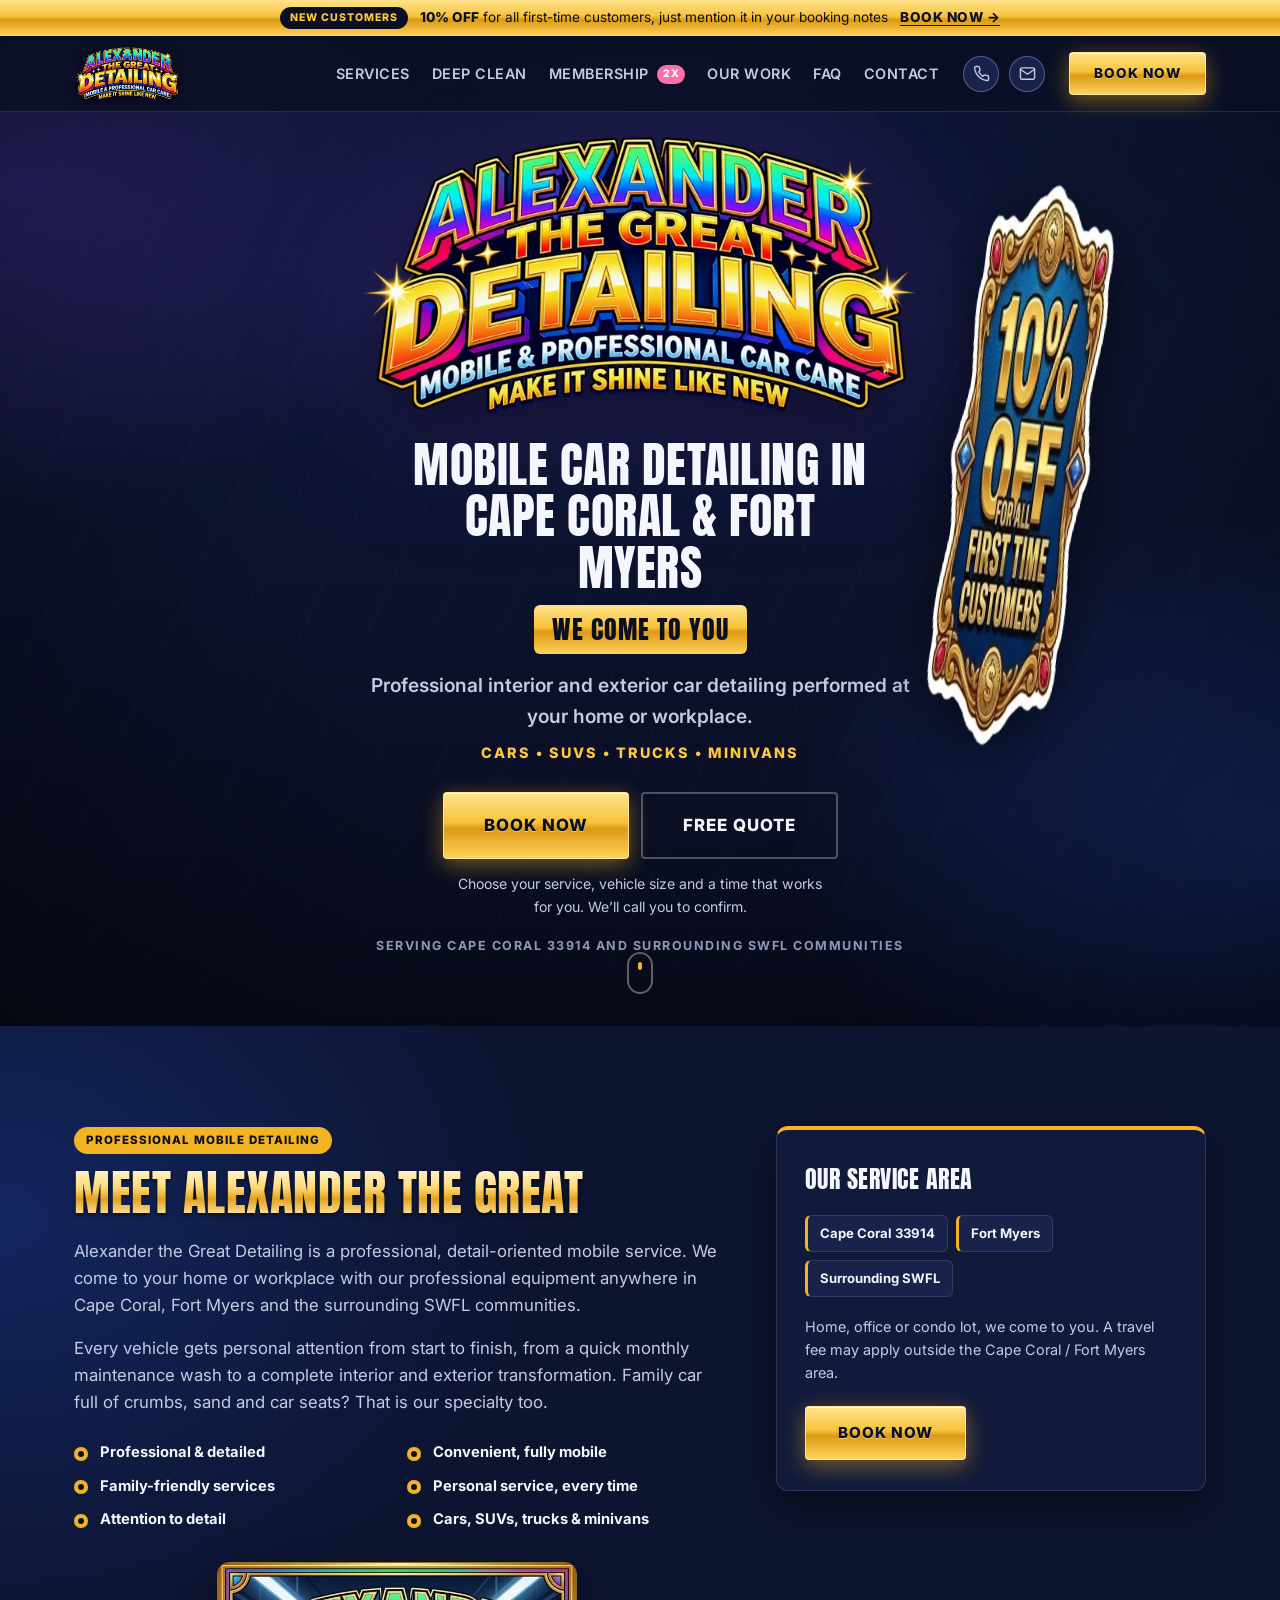
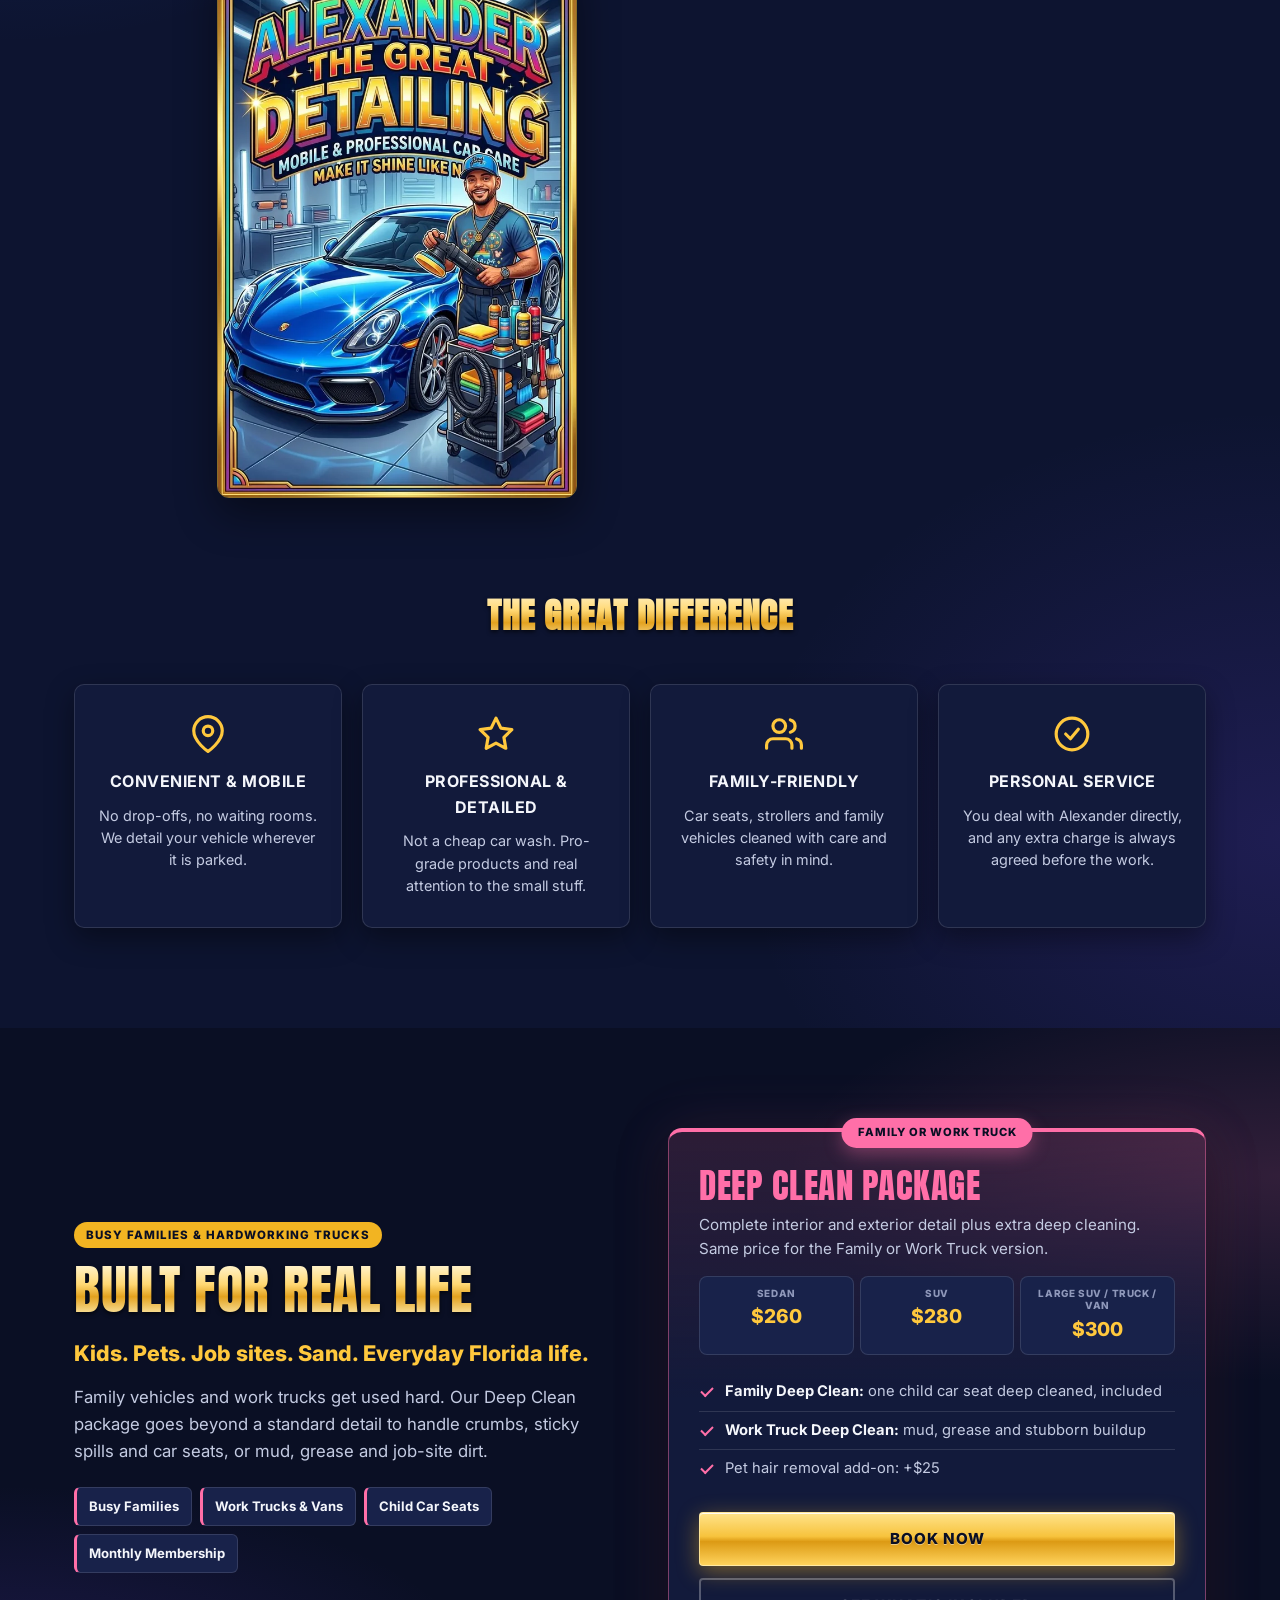
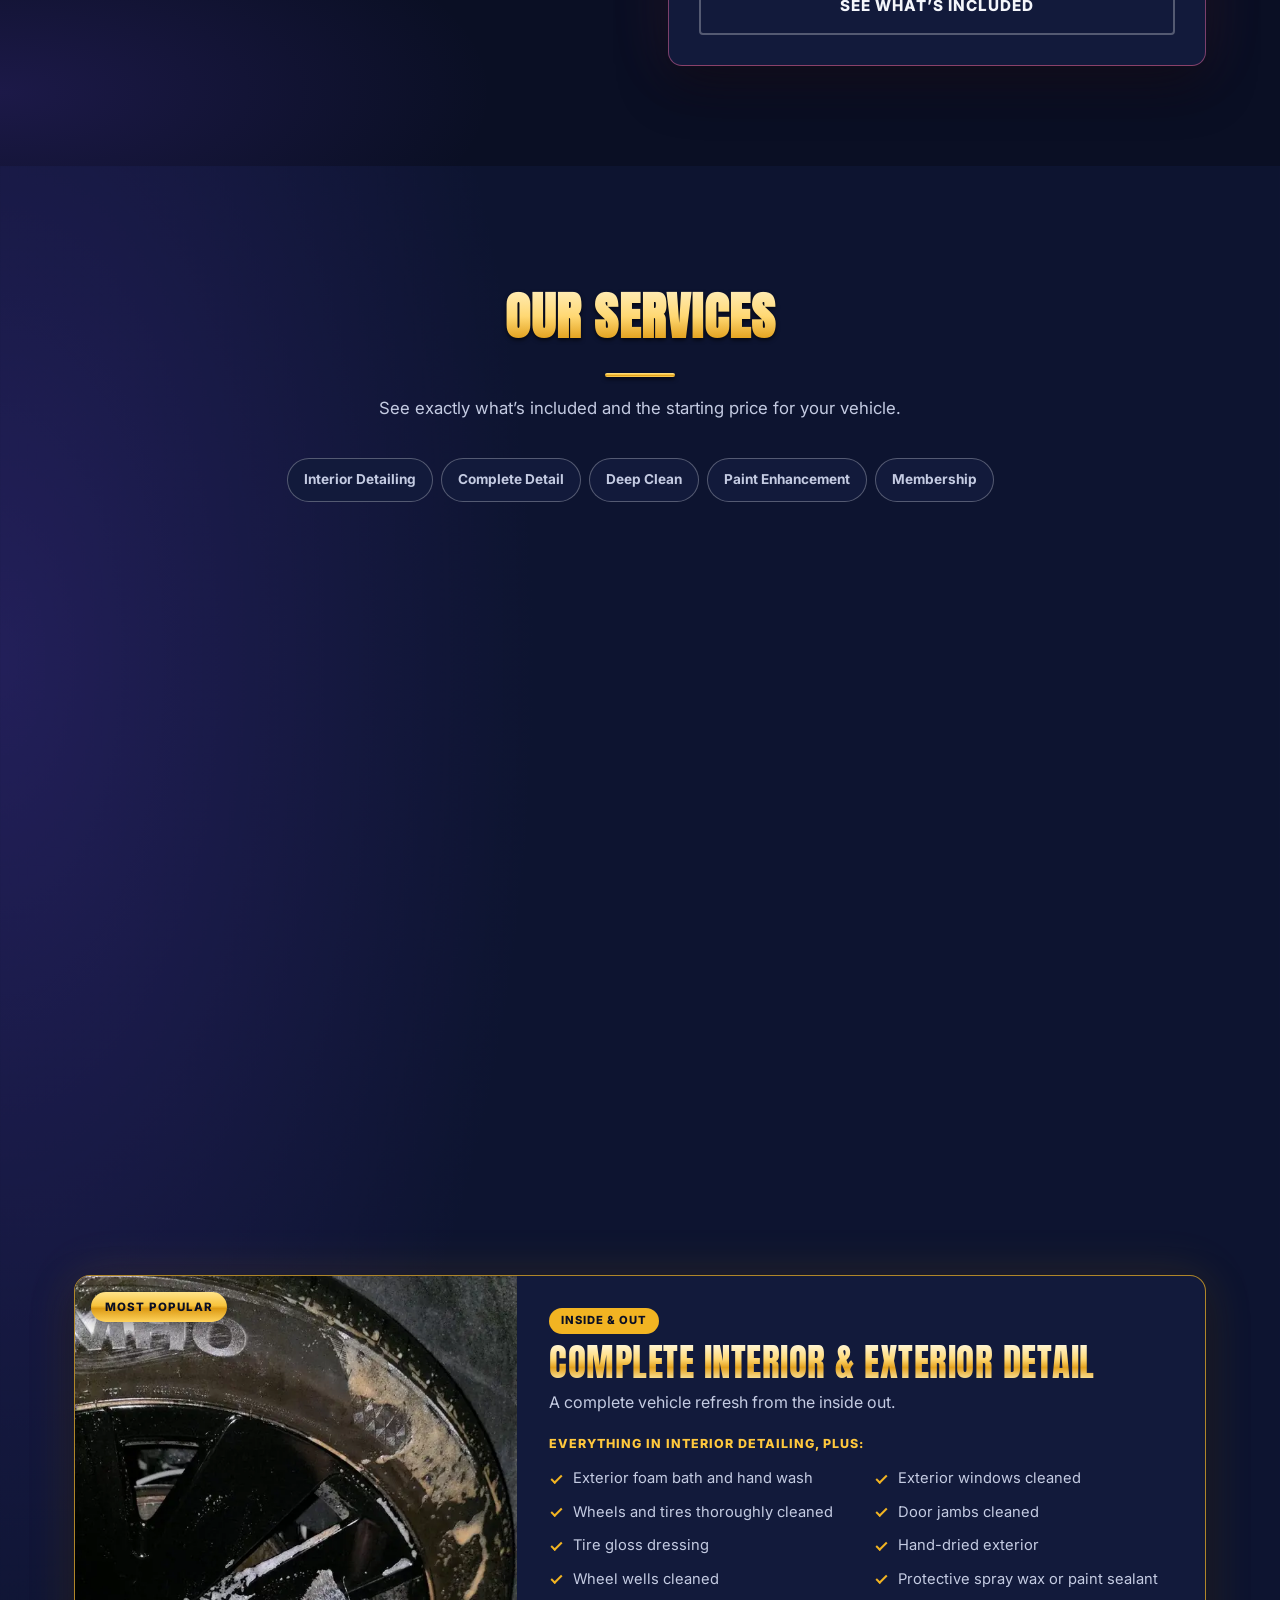
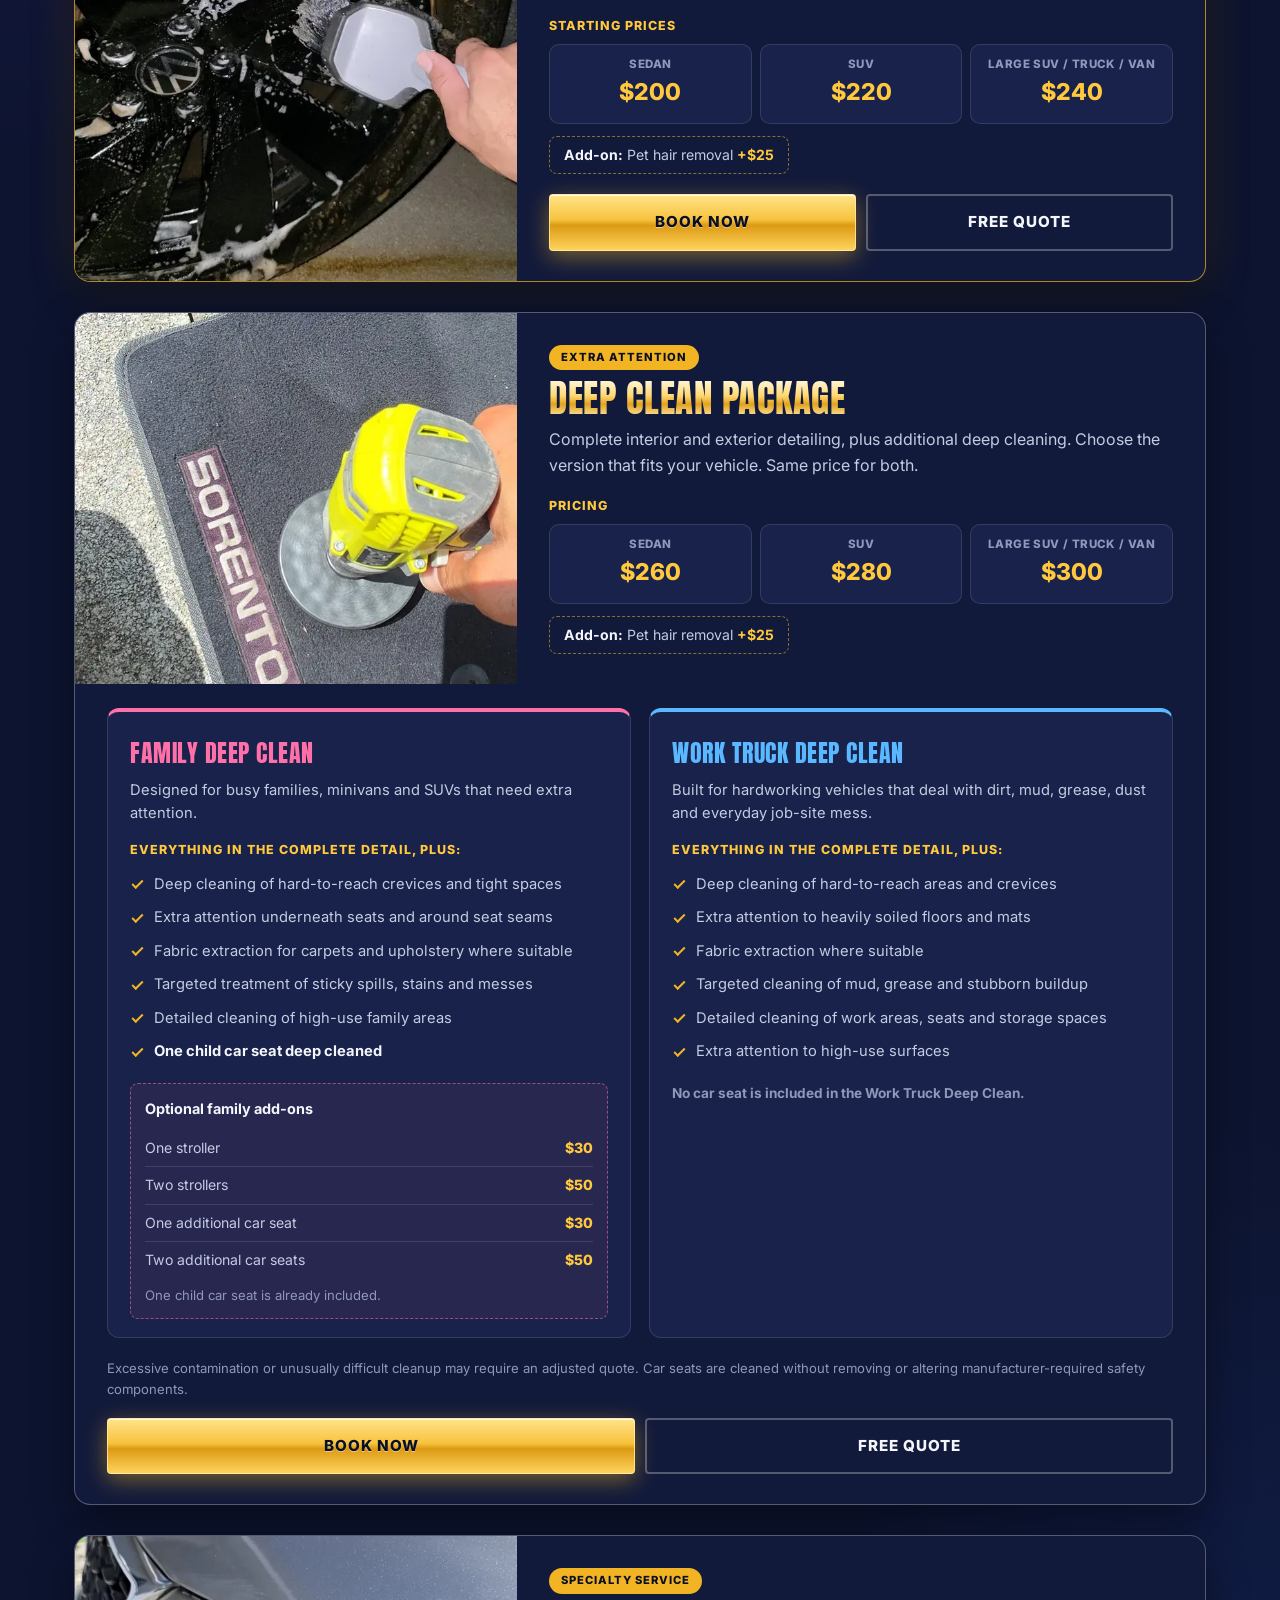
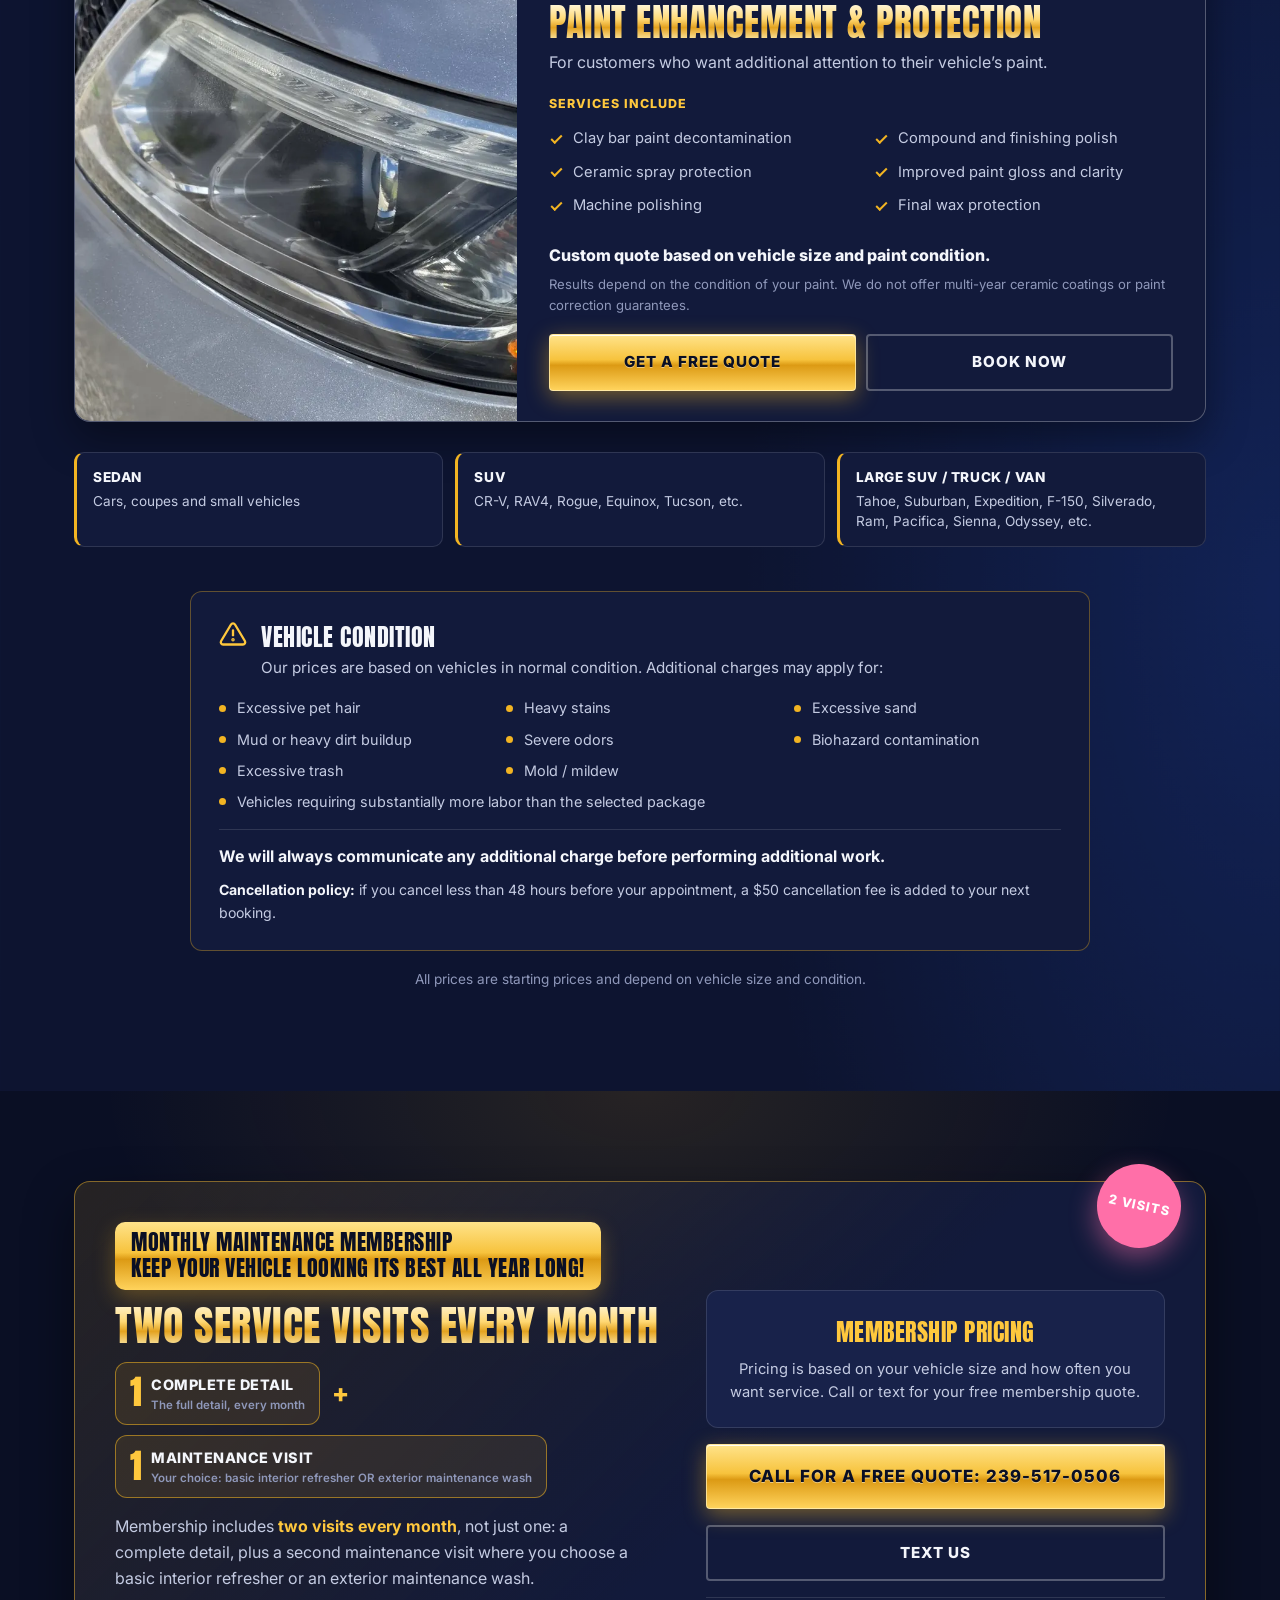
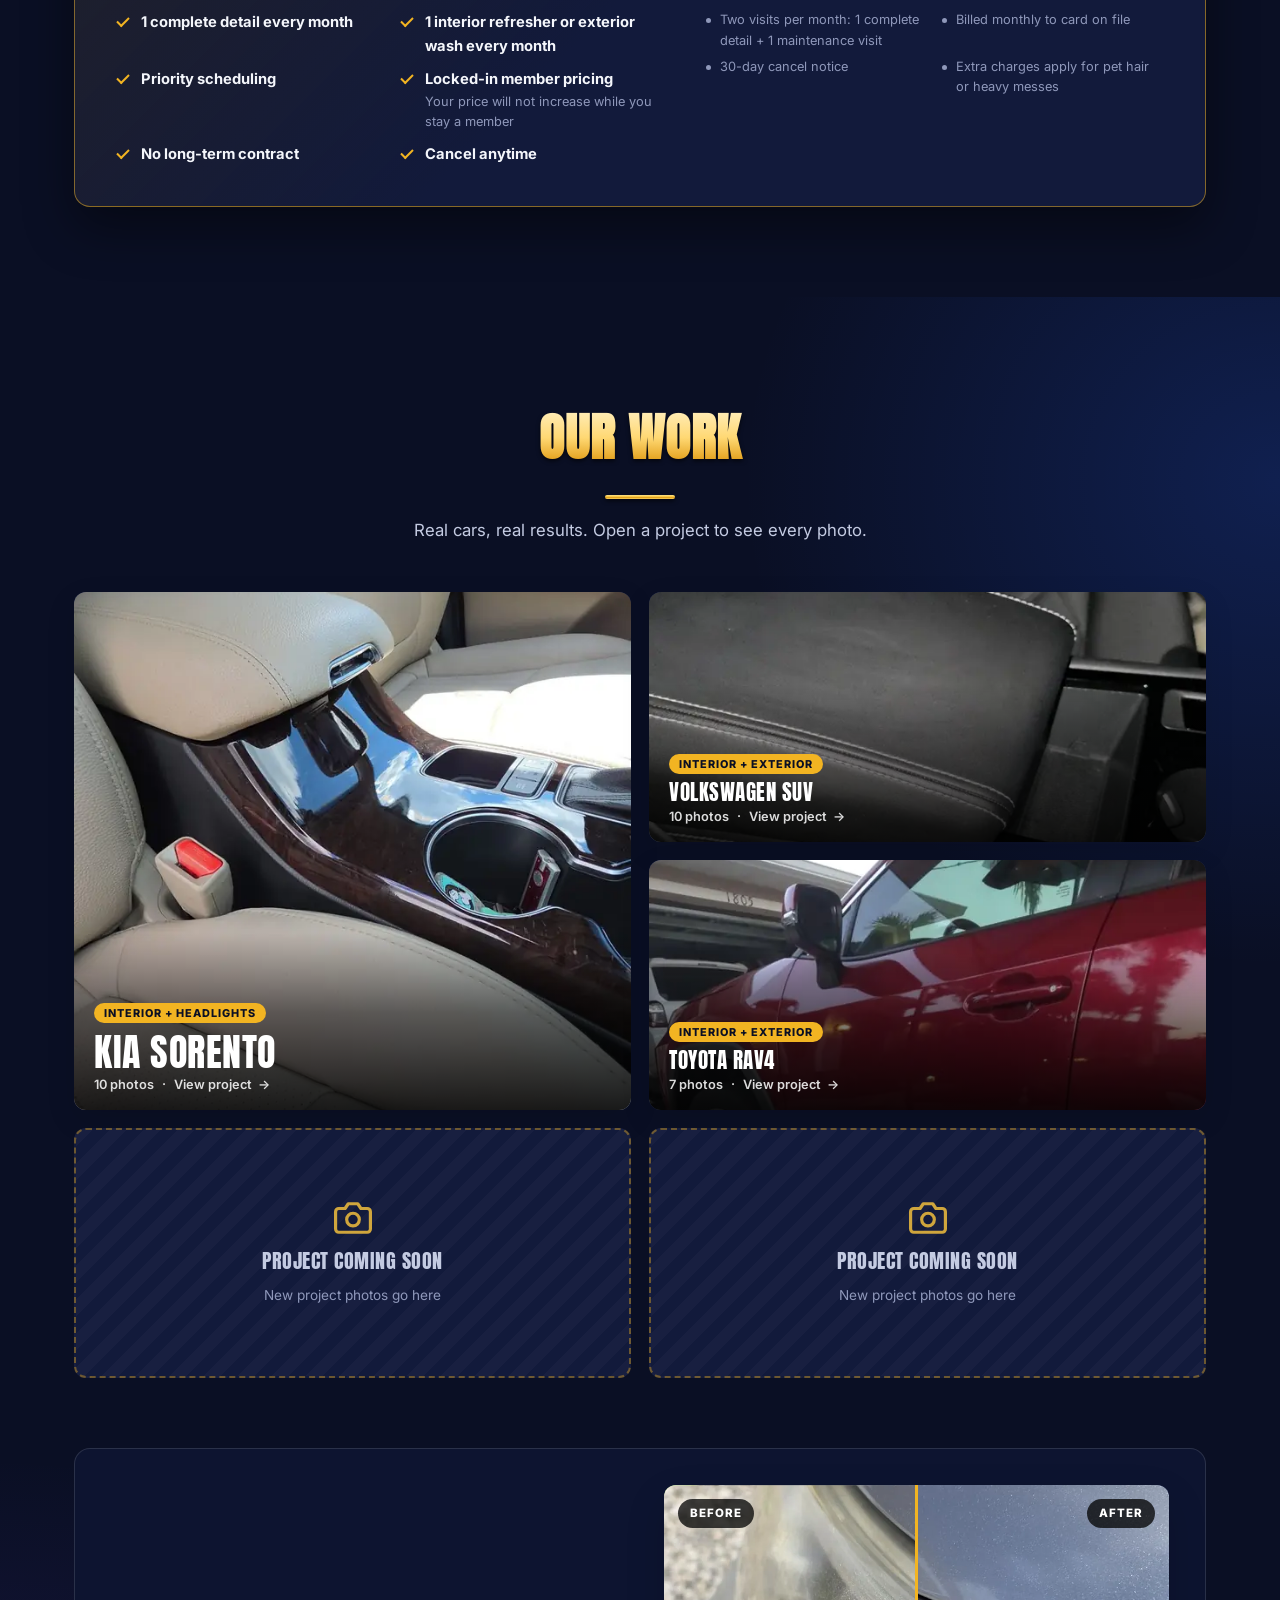
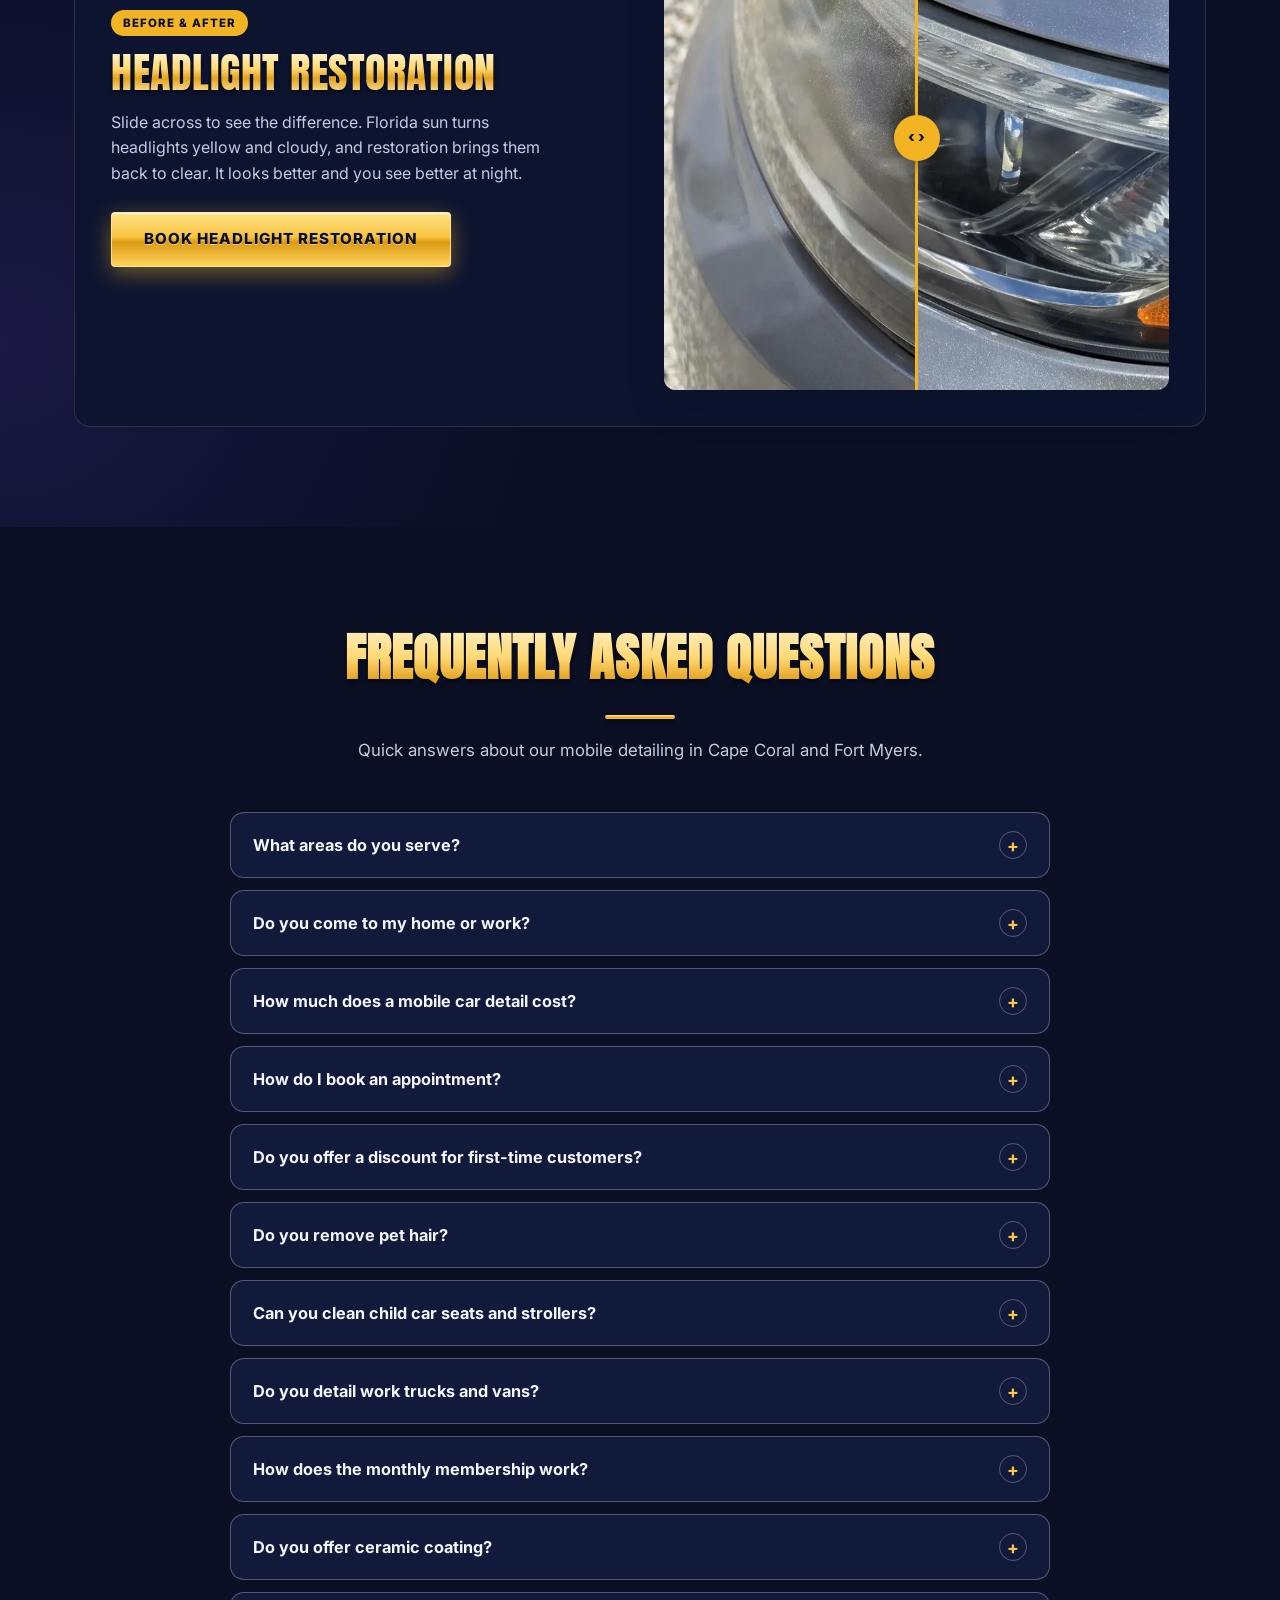
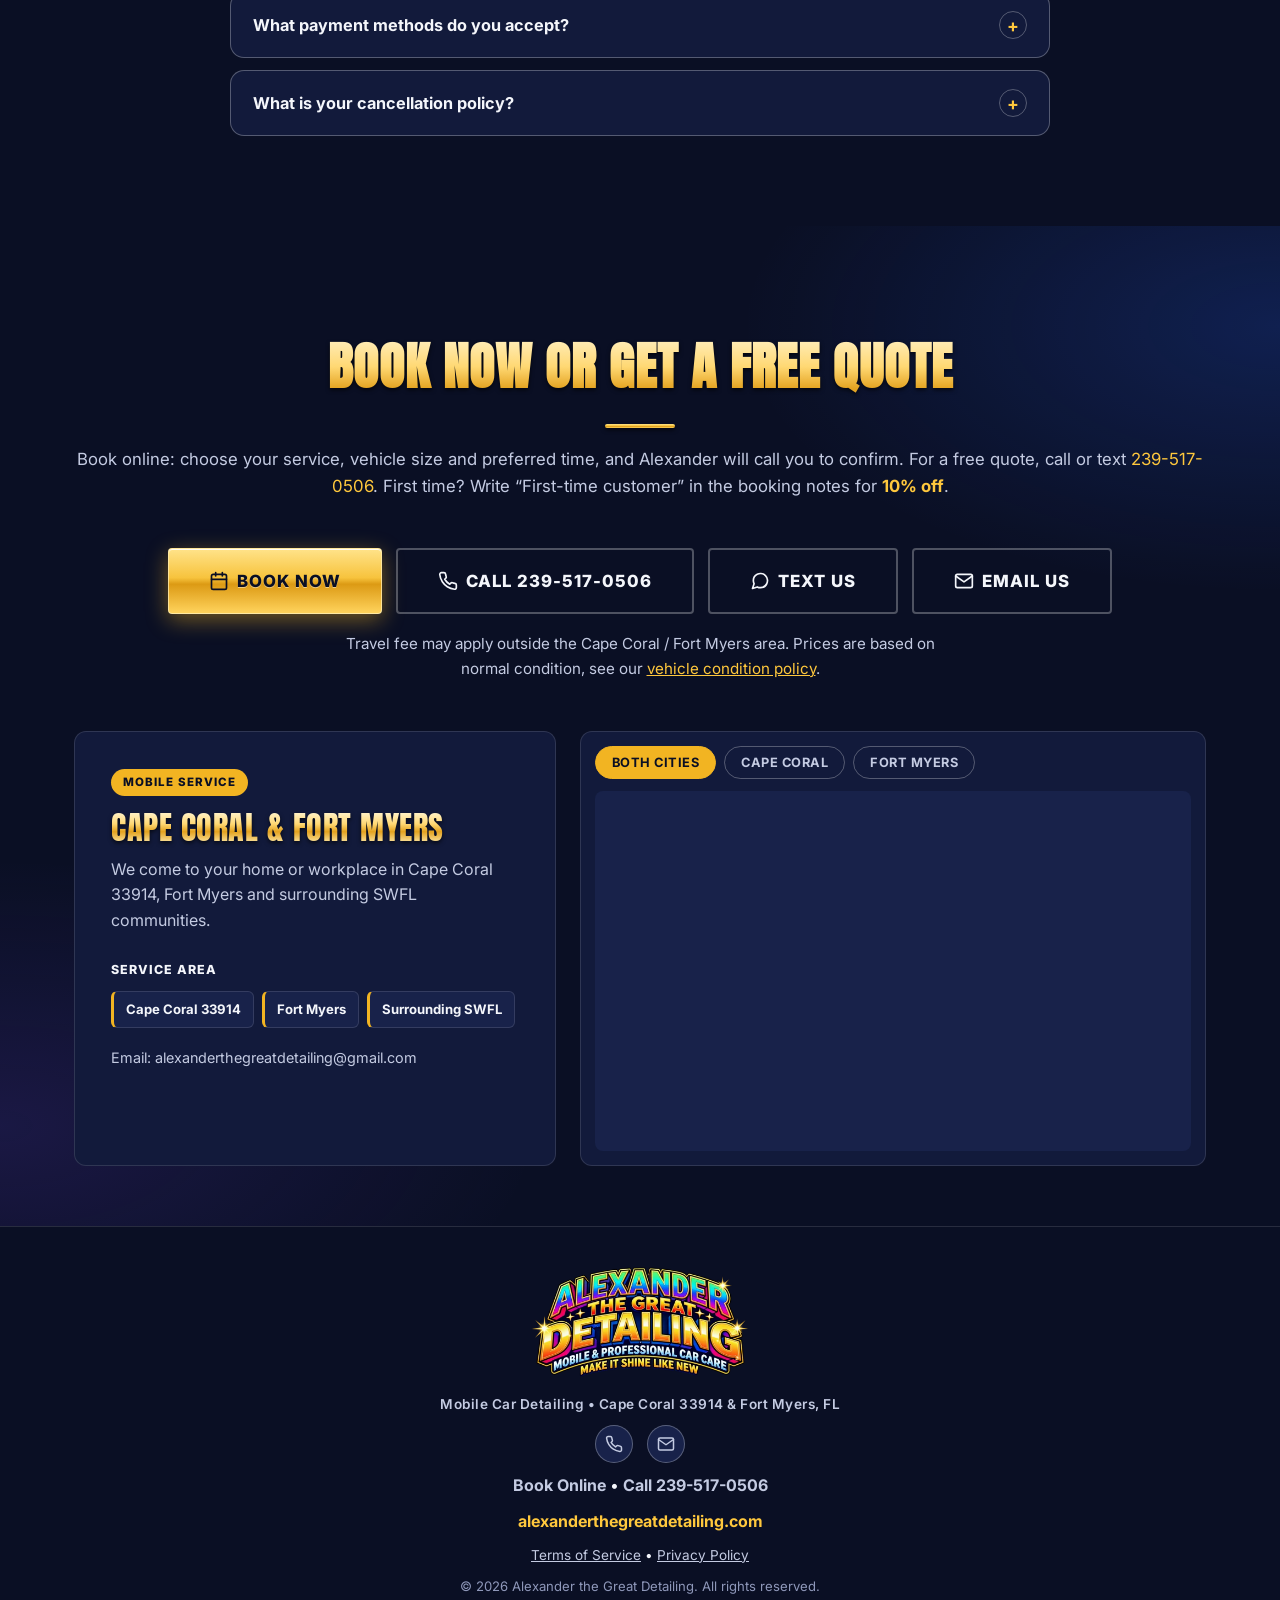
==== commit 024b8686: "Match Terms cancellation policy to 48 hours / $50, add 24-hour opening hours Co-Authored-By: Claude " ====
--- a/index.html
+++ b/index.html
@@ -39,6 +39,12 @@
  "priceRange": "$130 - $300",
  "currenciesAccepted": "USD",
  "paymentAccepted": "Cash",
+ "openingHoursSpecification": {
+  "@type": "OpeningHoursSpecification",
+  "dayOfWeek": ["Monday","Tuesday","Wednesday","Thursday","Friday","Saturday","Sunday"],
+  "opens": "00:00",
+  "closes": "23:59"
+ },
  "address": {
   "@type": "PostalAddress",
   "addressLocality": "Cape Coral",
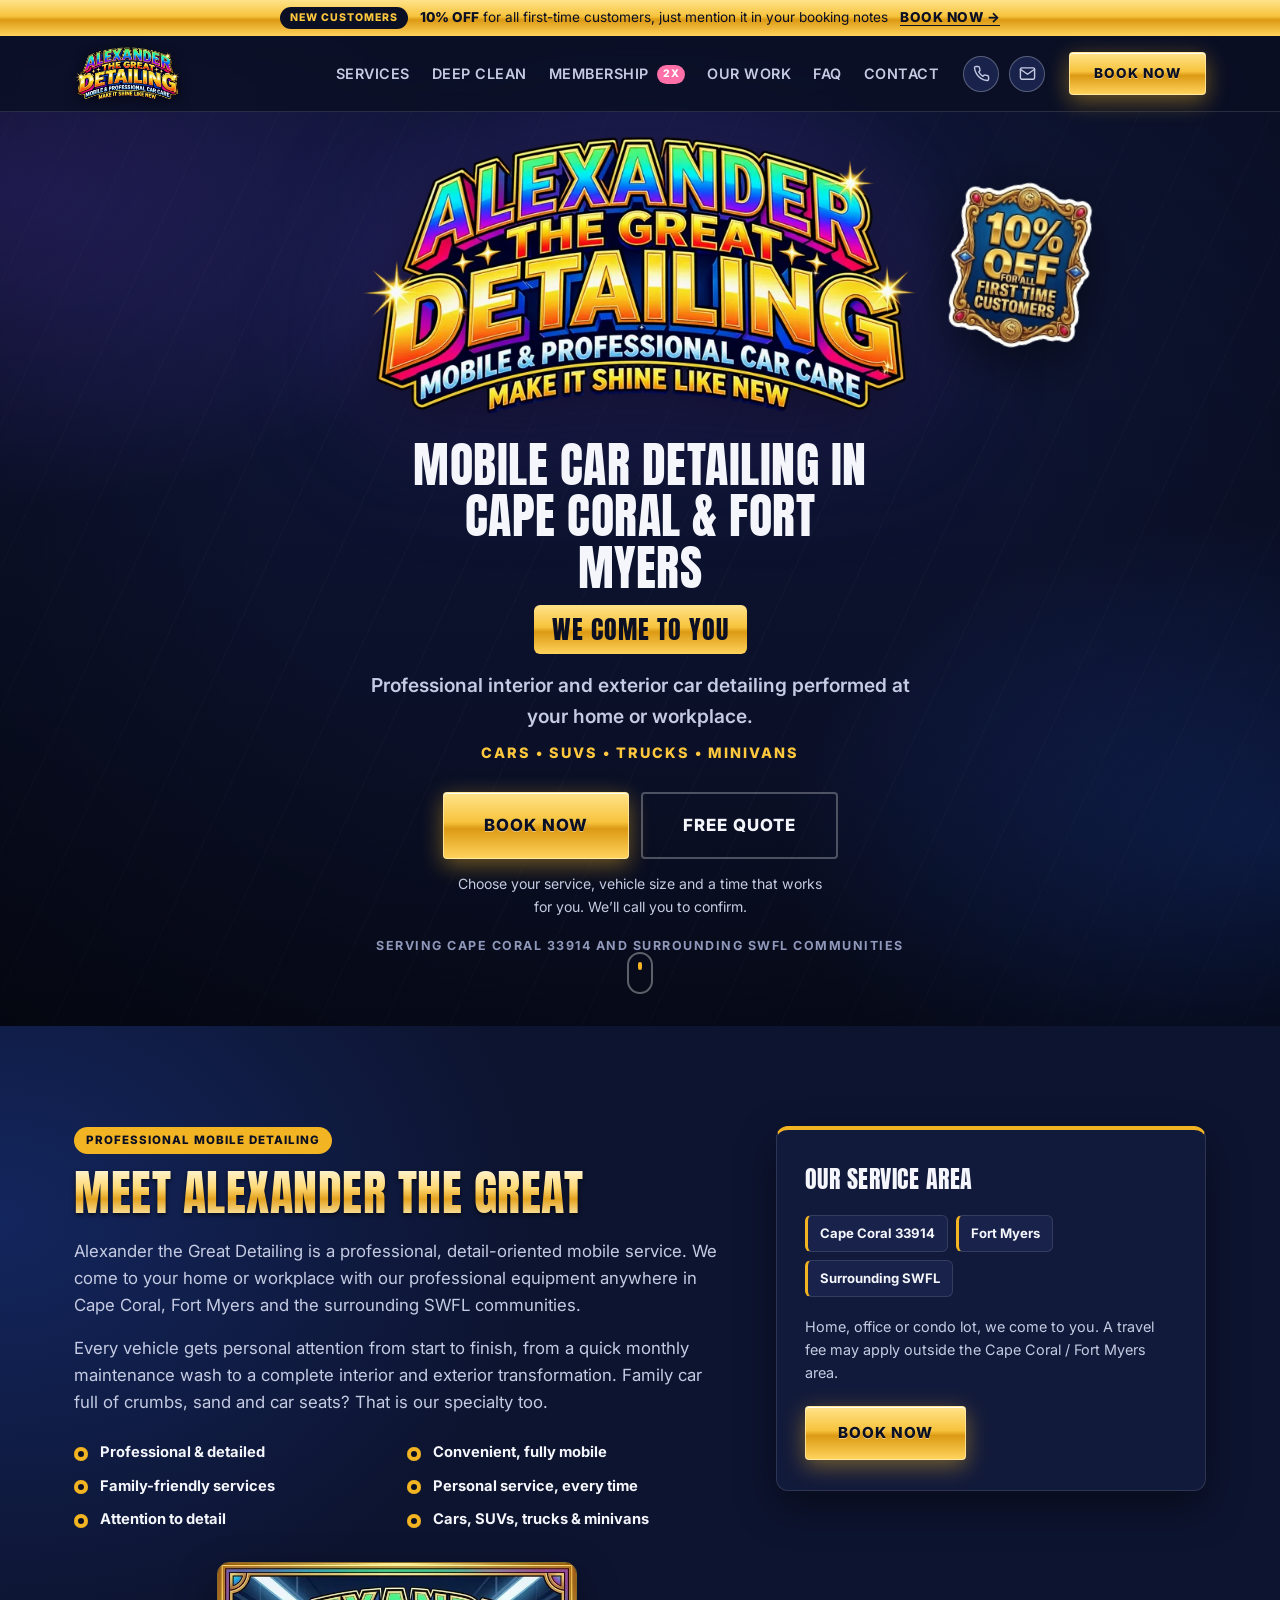
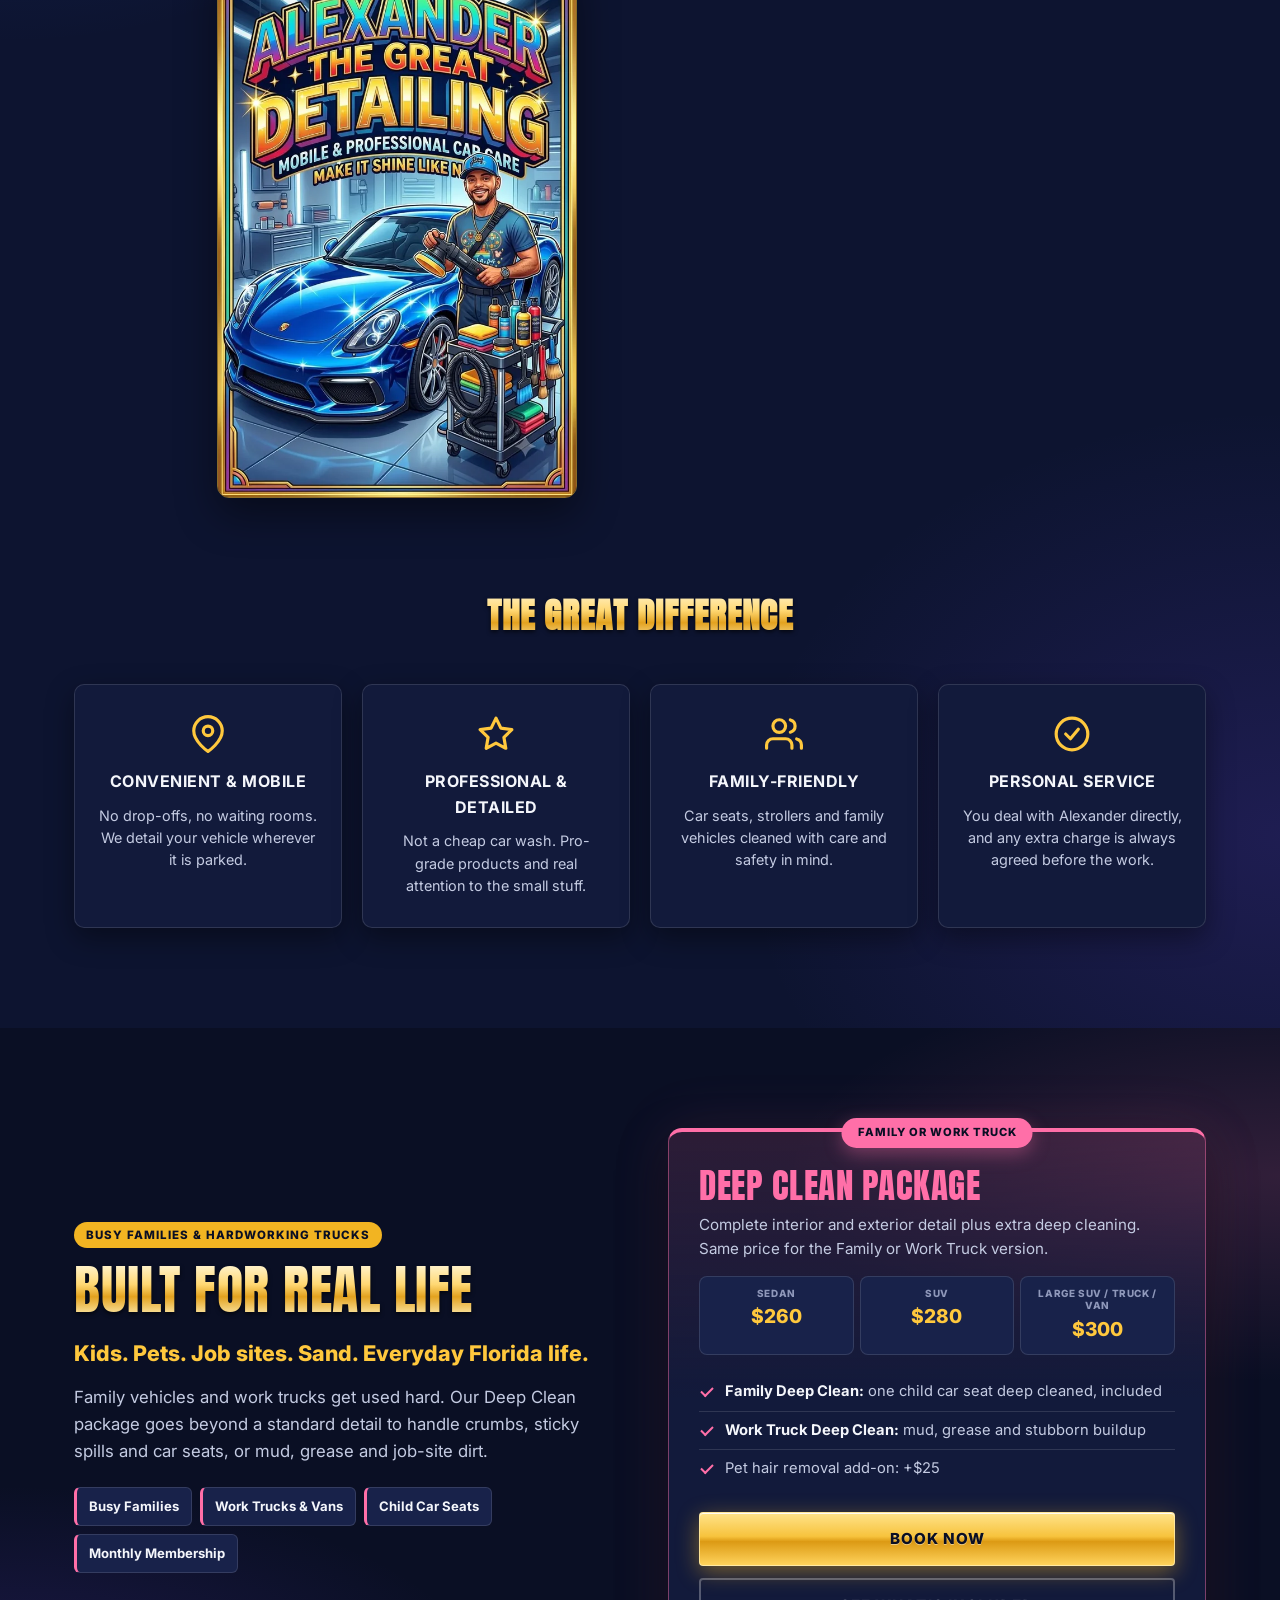
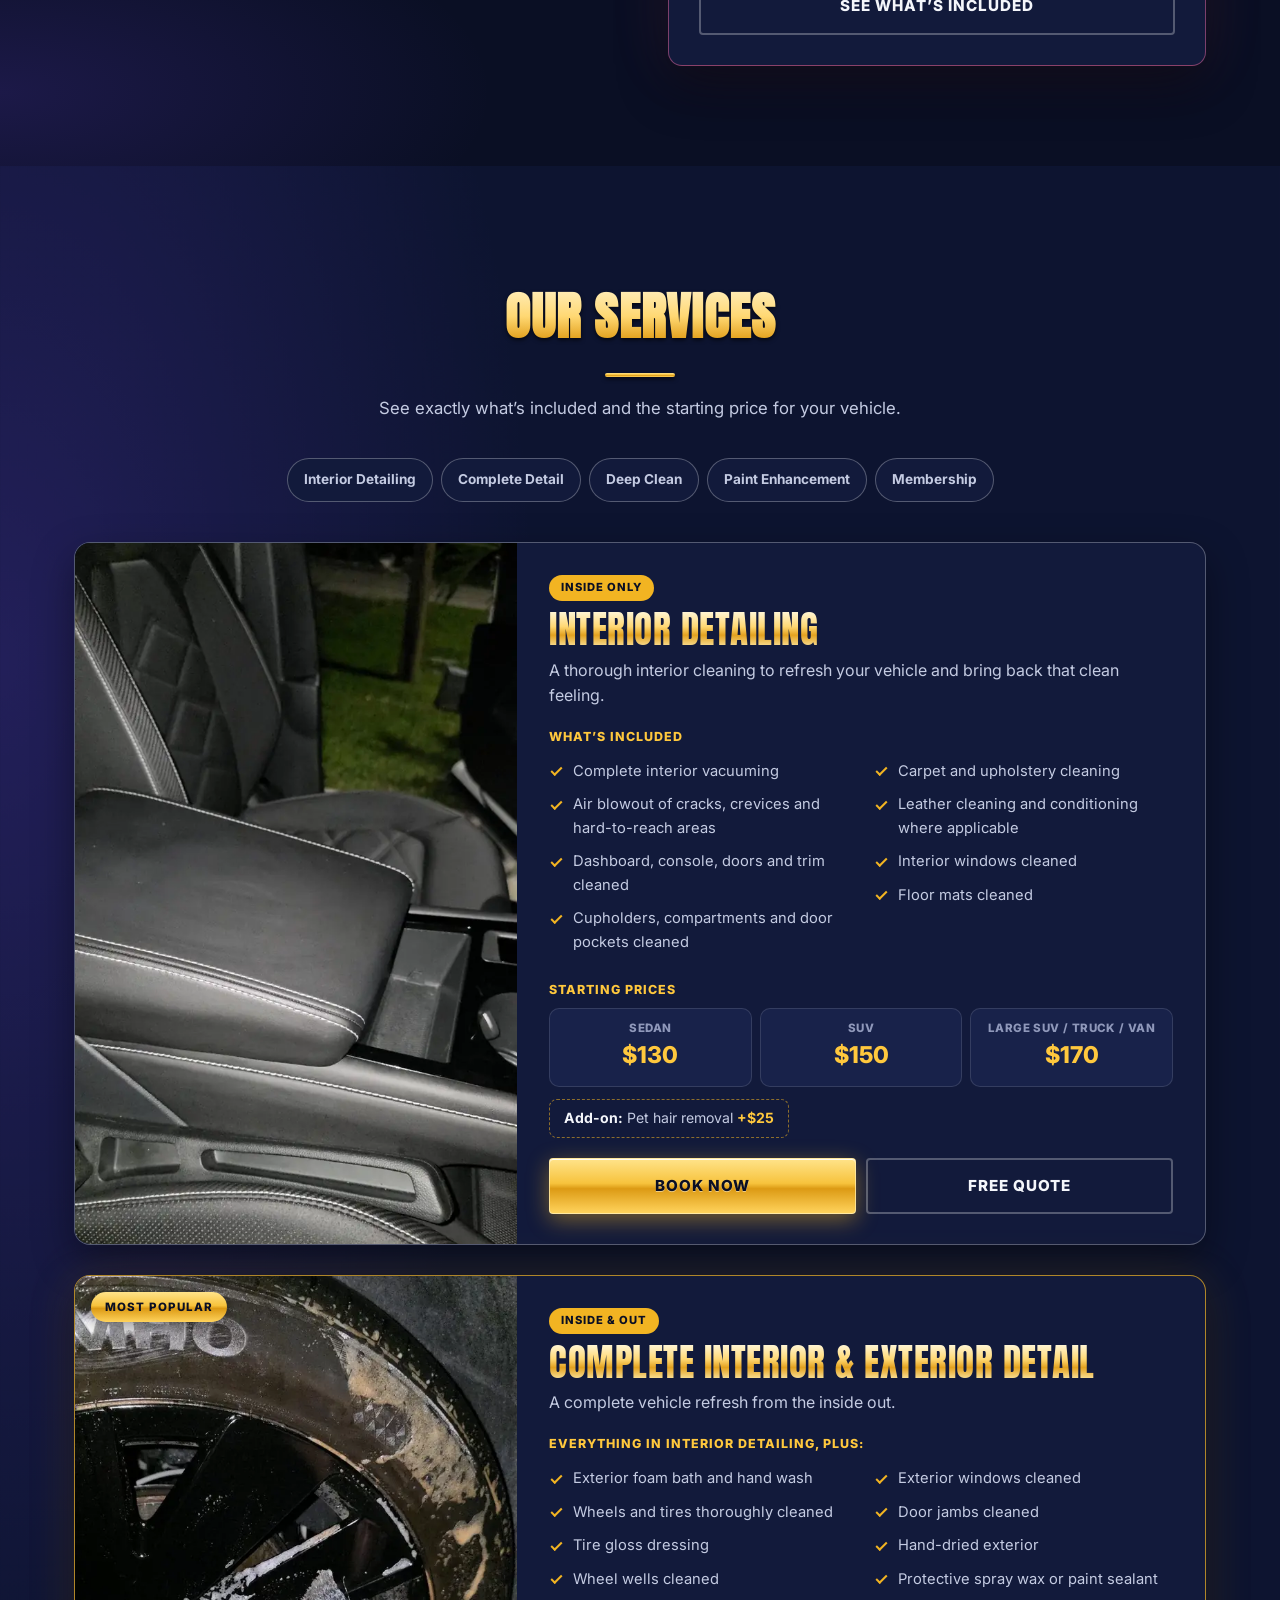
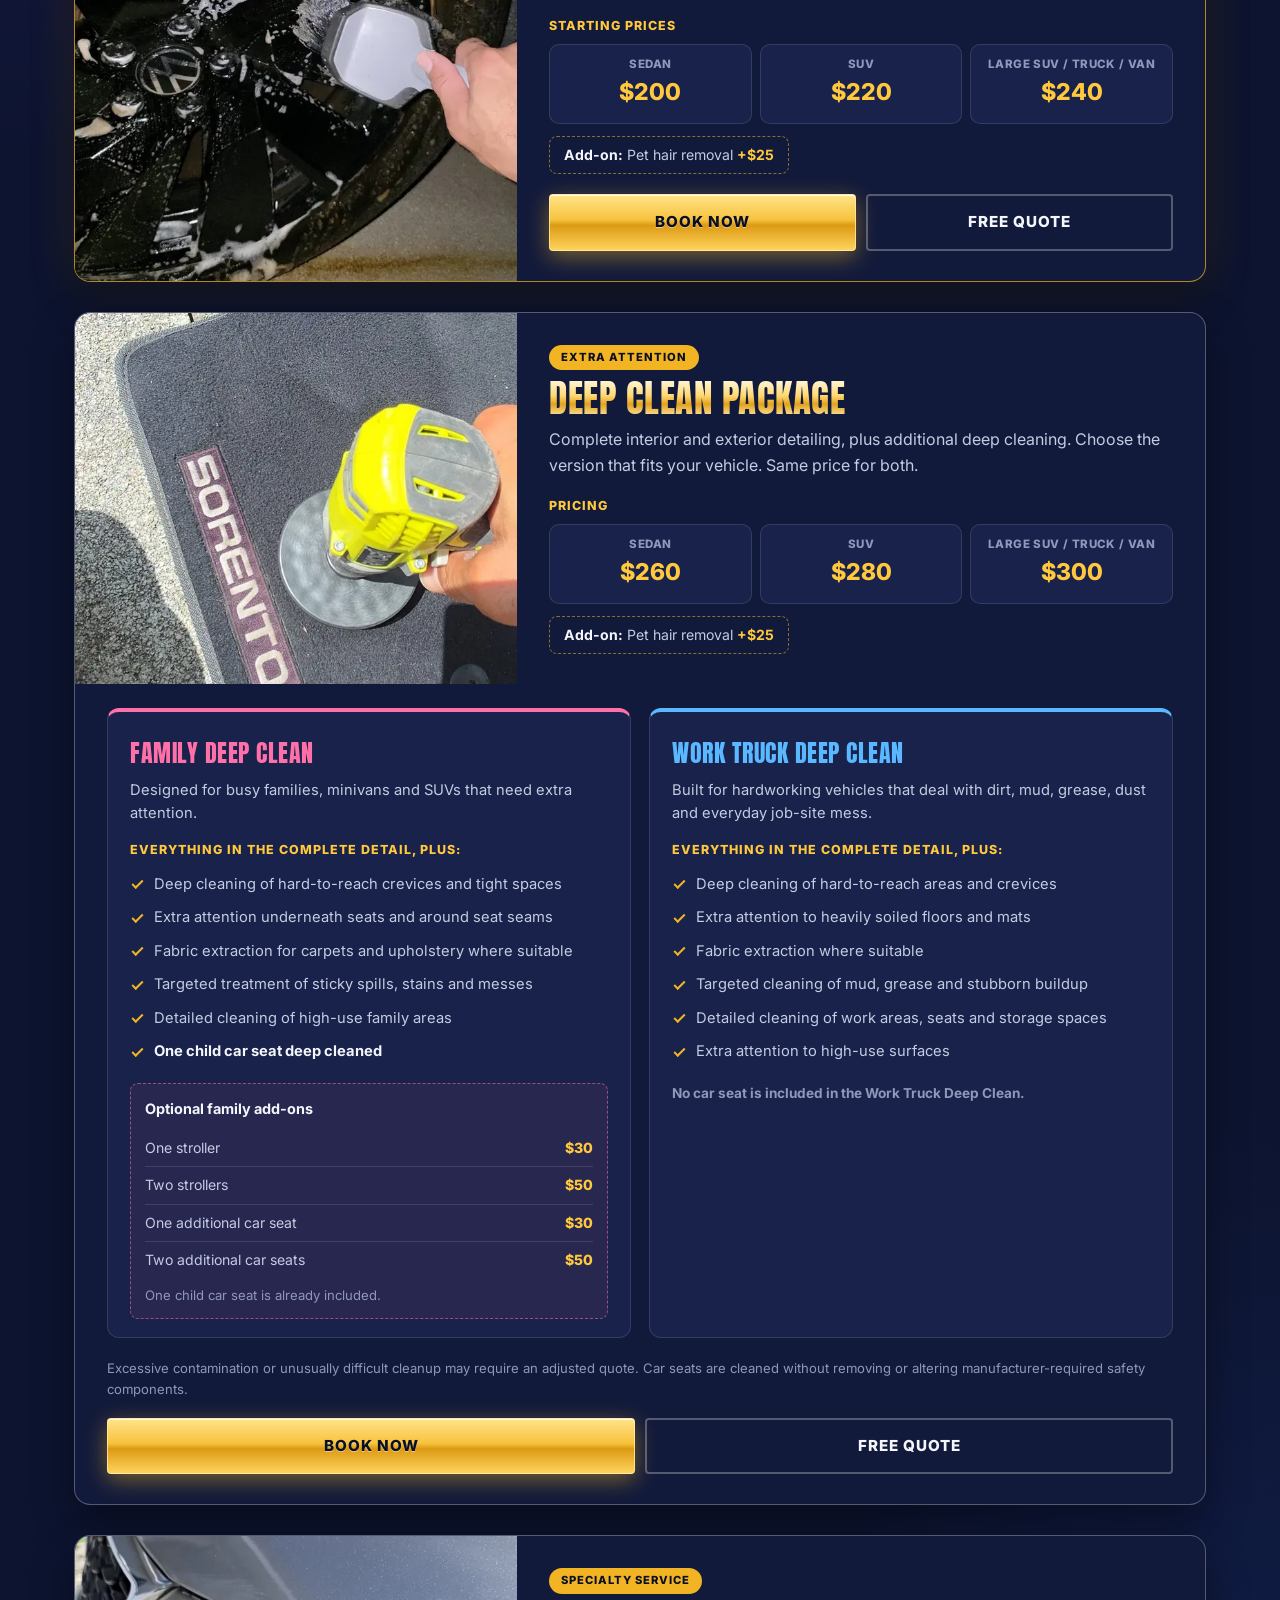
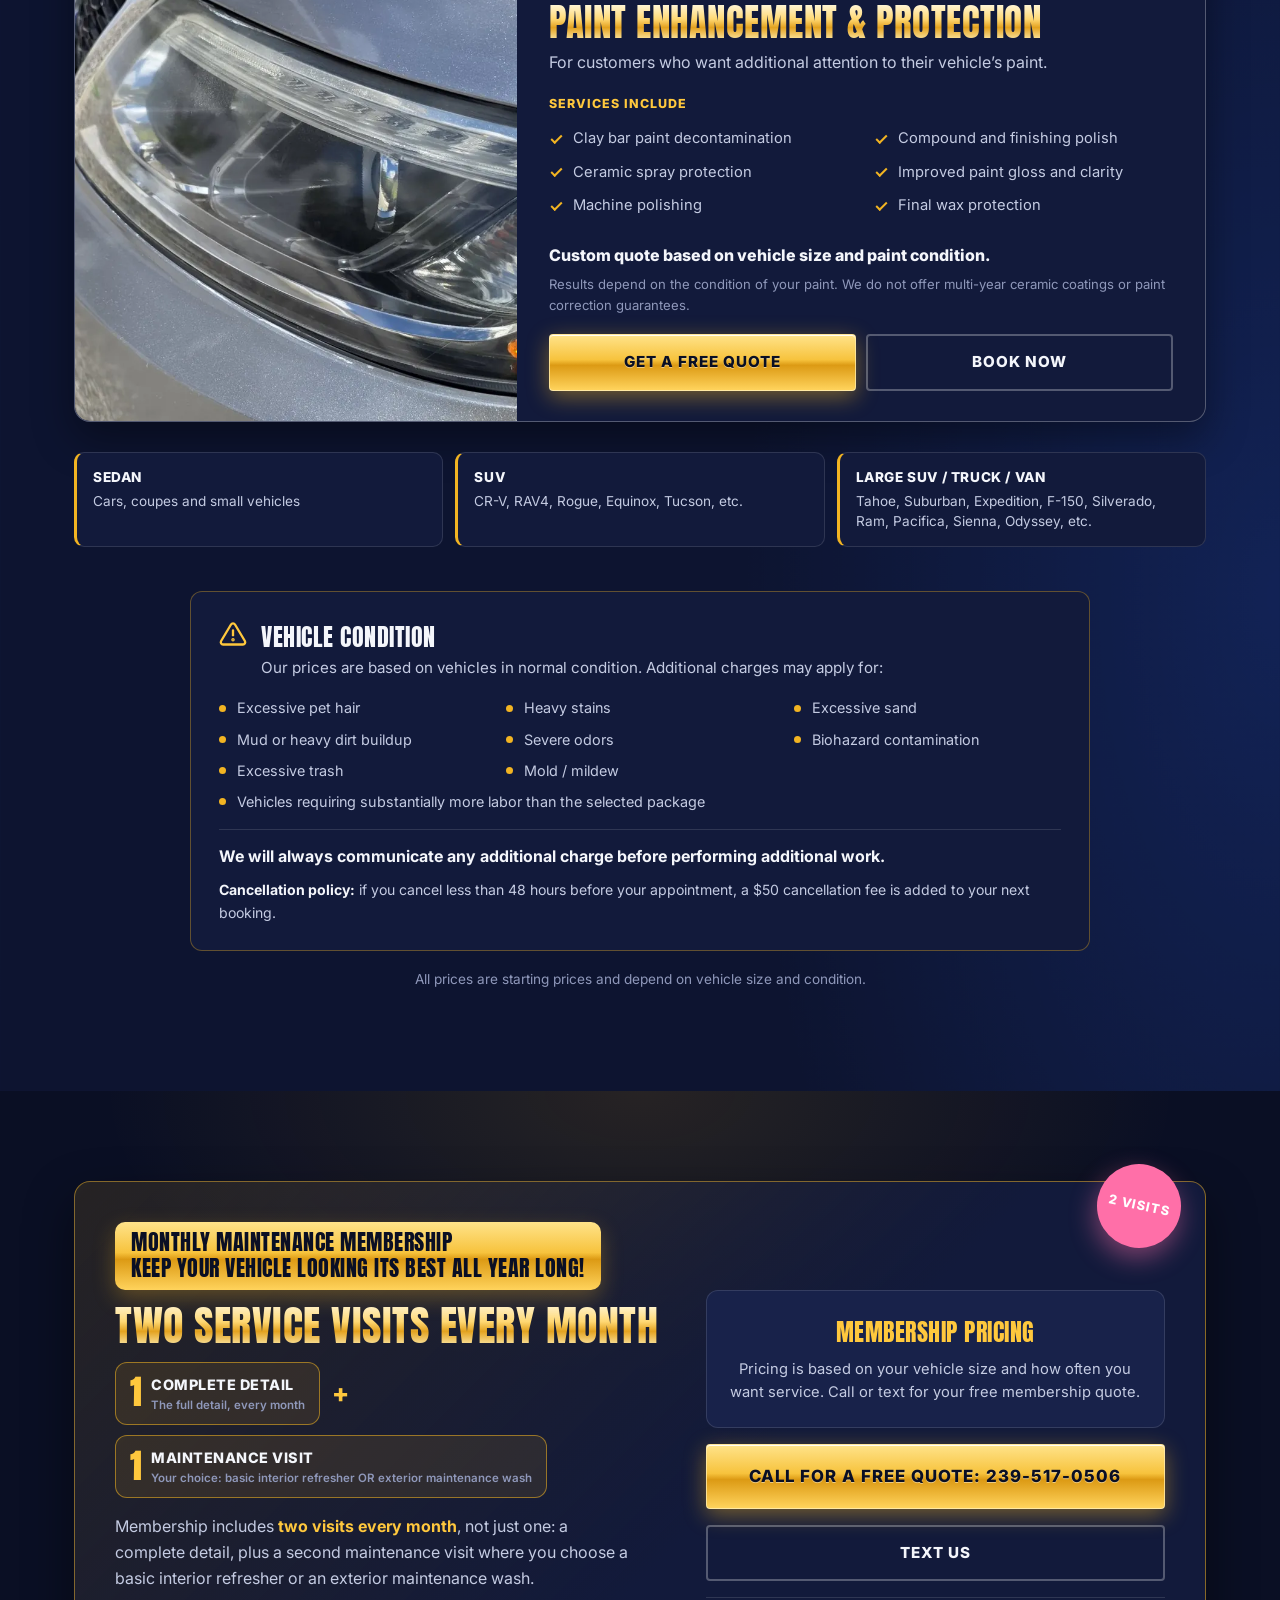
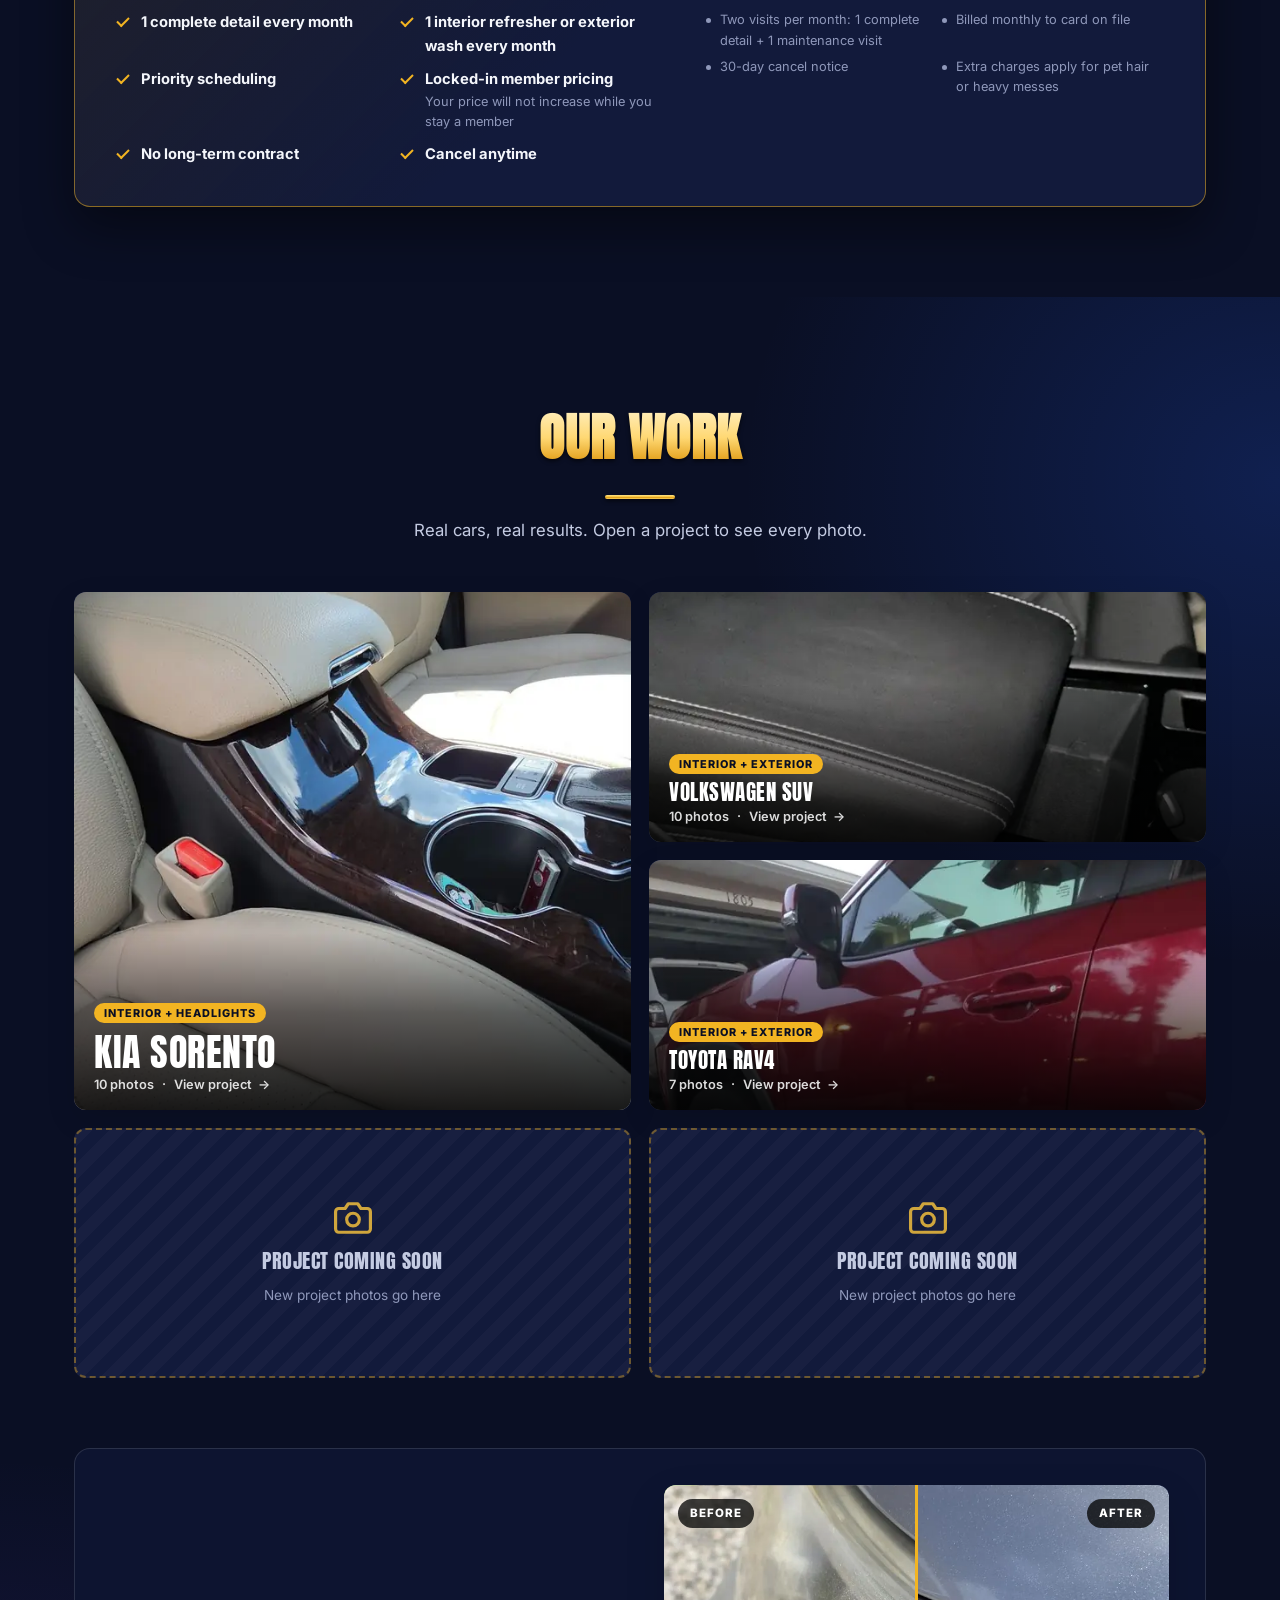
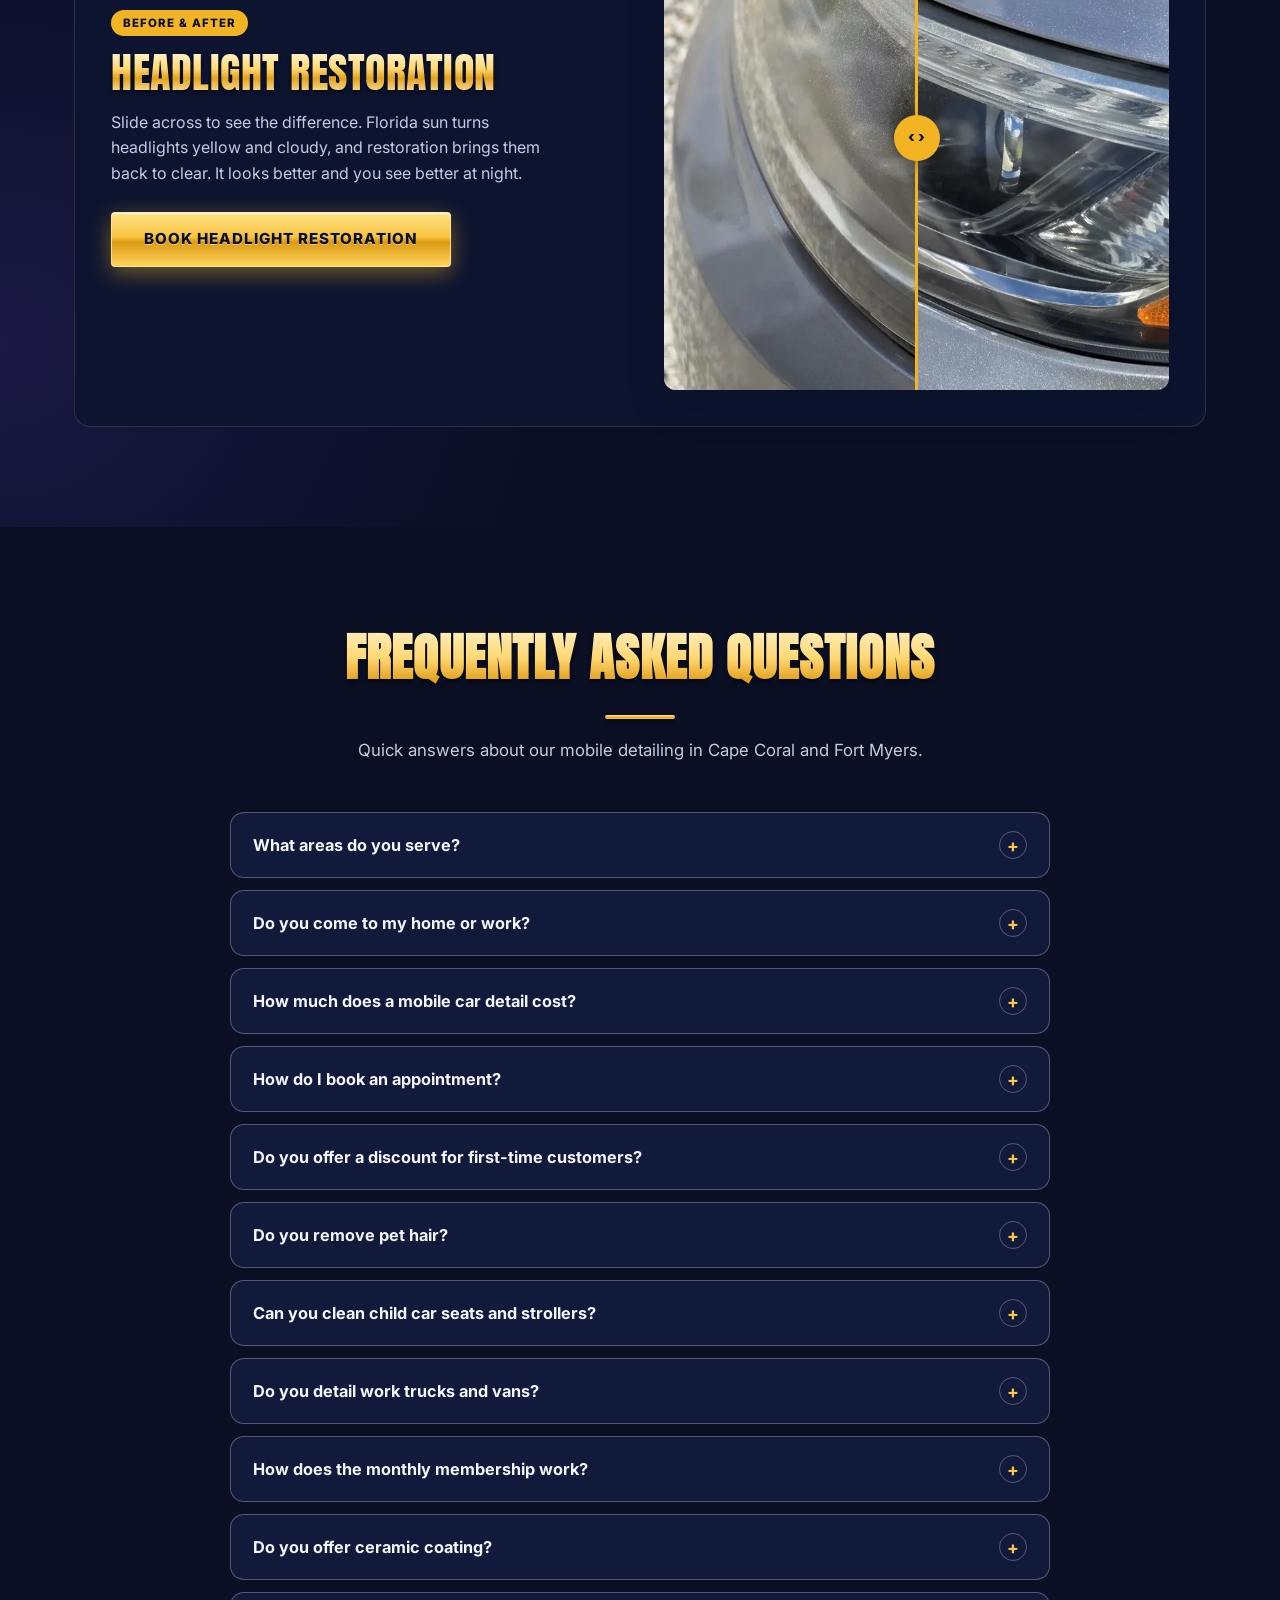
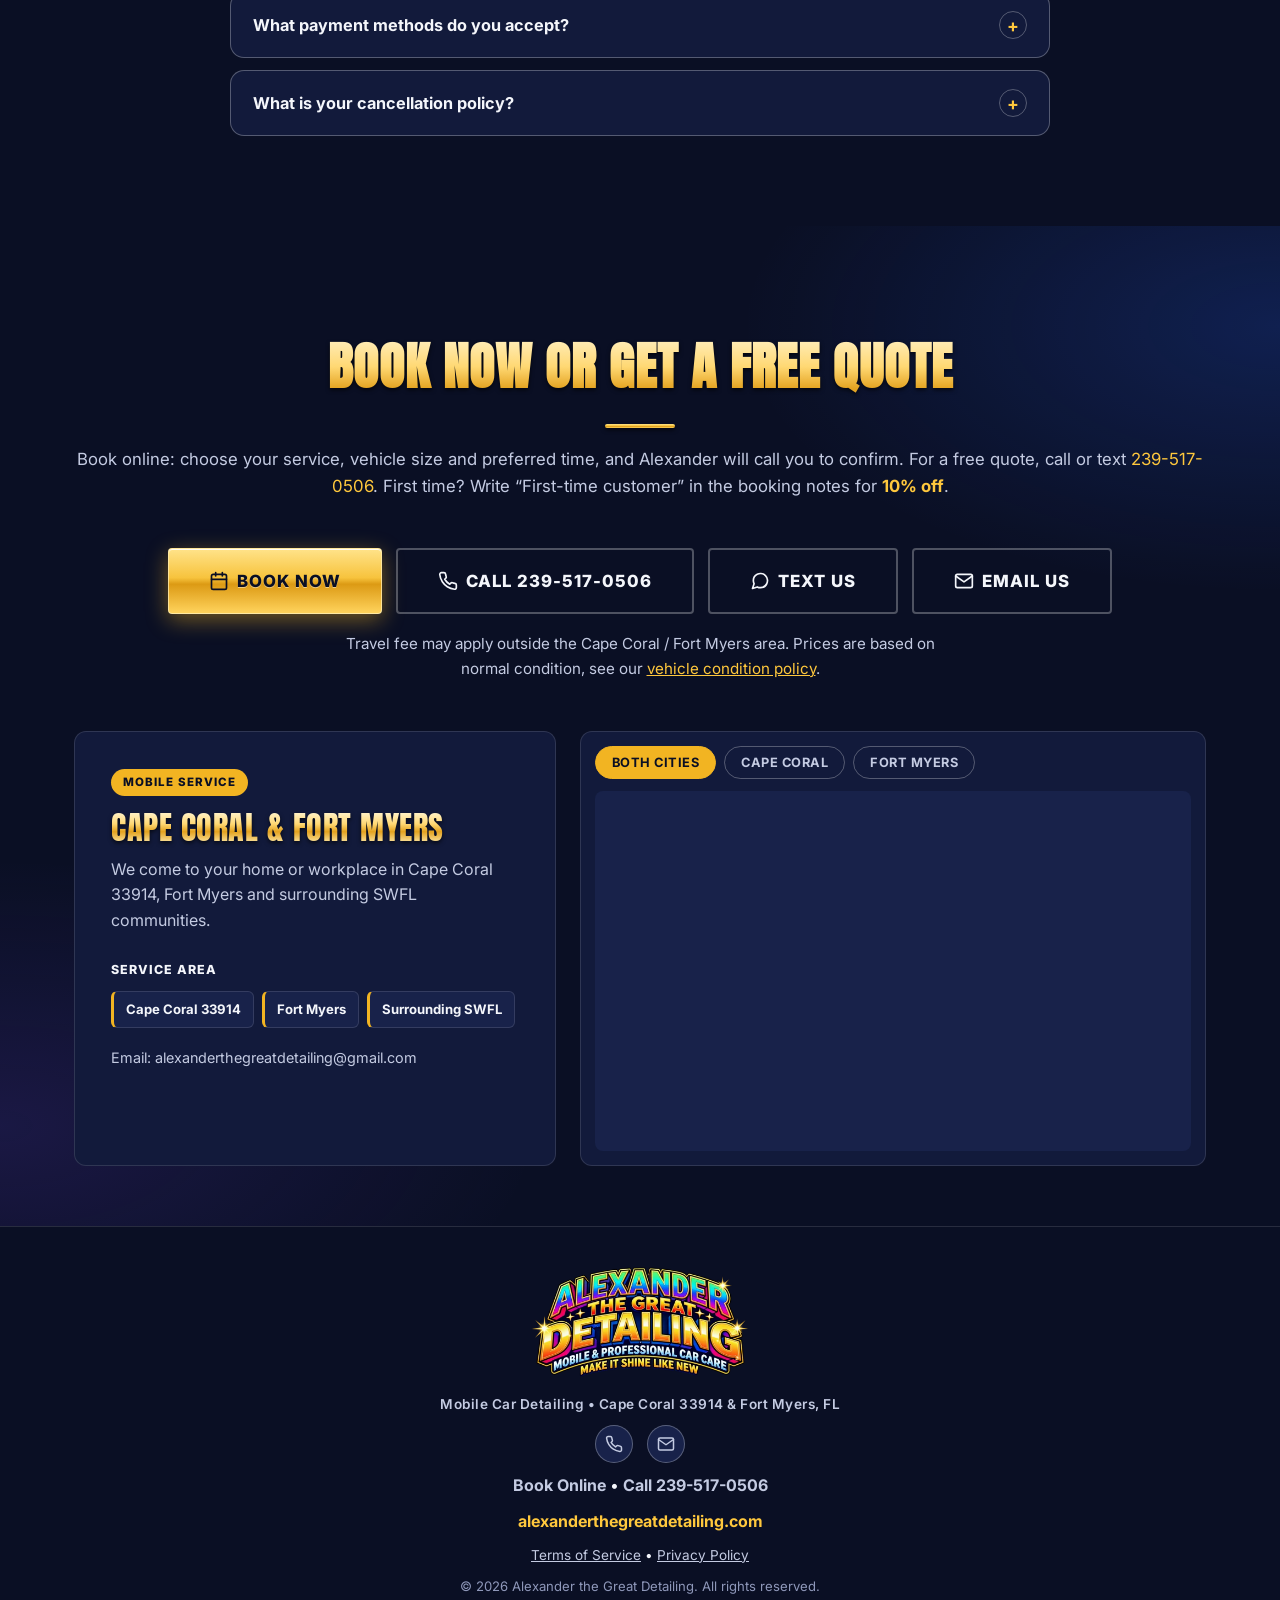
==== commit 862d8a1e: "Fix stretched images: keep natural aspect ratio when width/height attributes are set Co-Authored-By:" ====
--- a/index.html
+++ b/index.html
@@ -22,7 +22,7 @@
 <link rel="preconnect" href="https://fonts.gstatic.com" crossorigin>
 <link rel="preload" as="style" href="https://fonts.googleapis.com/css2?family=Anton&family=Inter:wght@400;600;700;800&display=swap" onload="this.onload=null;this.rel='stylesheet'">
 <noscript><link rel="stylesheet" href="https://fonts.googleapis.com/css2?family=Anton&family=Inter:wght@400;600;700;800&display=swap"></noscript>
-<link rel="stylesheet" href="css/style.css?v=20261124a">
+<link rel="stylesheet" href="css/style.css?v=20261125a">
 <!--email_off-->
 <script type="application/ld+json">
 {
@@ -995,6 +995,6 @@
   <a href="book.html" class="mobile-bar__btn mobile-bar__btn--book">Book Now</a>
 </div>
 
-<script src="js/main.js?v=20261124a"></script>
+<script src="js/main.js?v=20261125a"></script>
 </body>
 </html>
--- a/css/style.css
+++ b/css/style.css
@@ -53,7 +53,7 @@
 }
 
 [hidden] { display: none !important; }
-img { max-width: 100%; display: block; }
+img { max-width: 100%; height: auto; display: block; }
 a { color: inherit; text-decoration: none; }
 button { font-family: inherit; cursor: pointer; border: none; background: none; }
 ul { list-style: none; }
